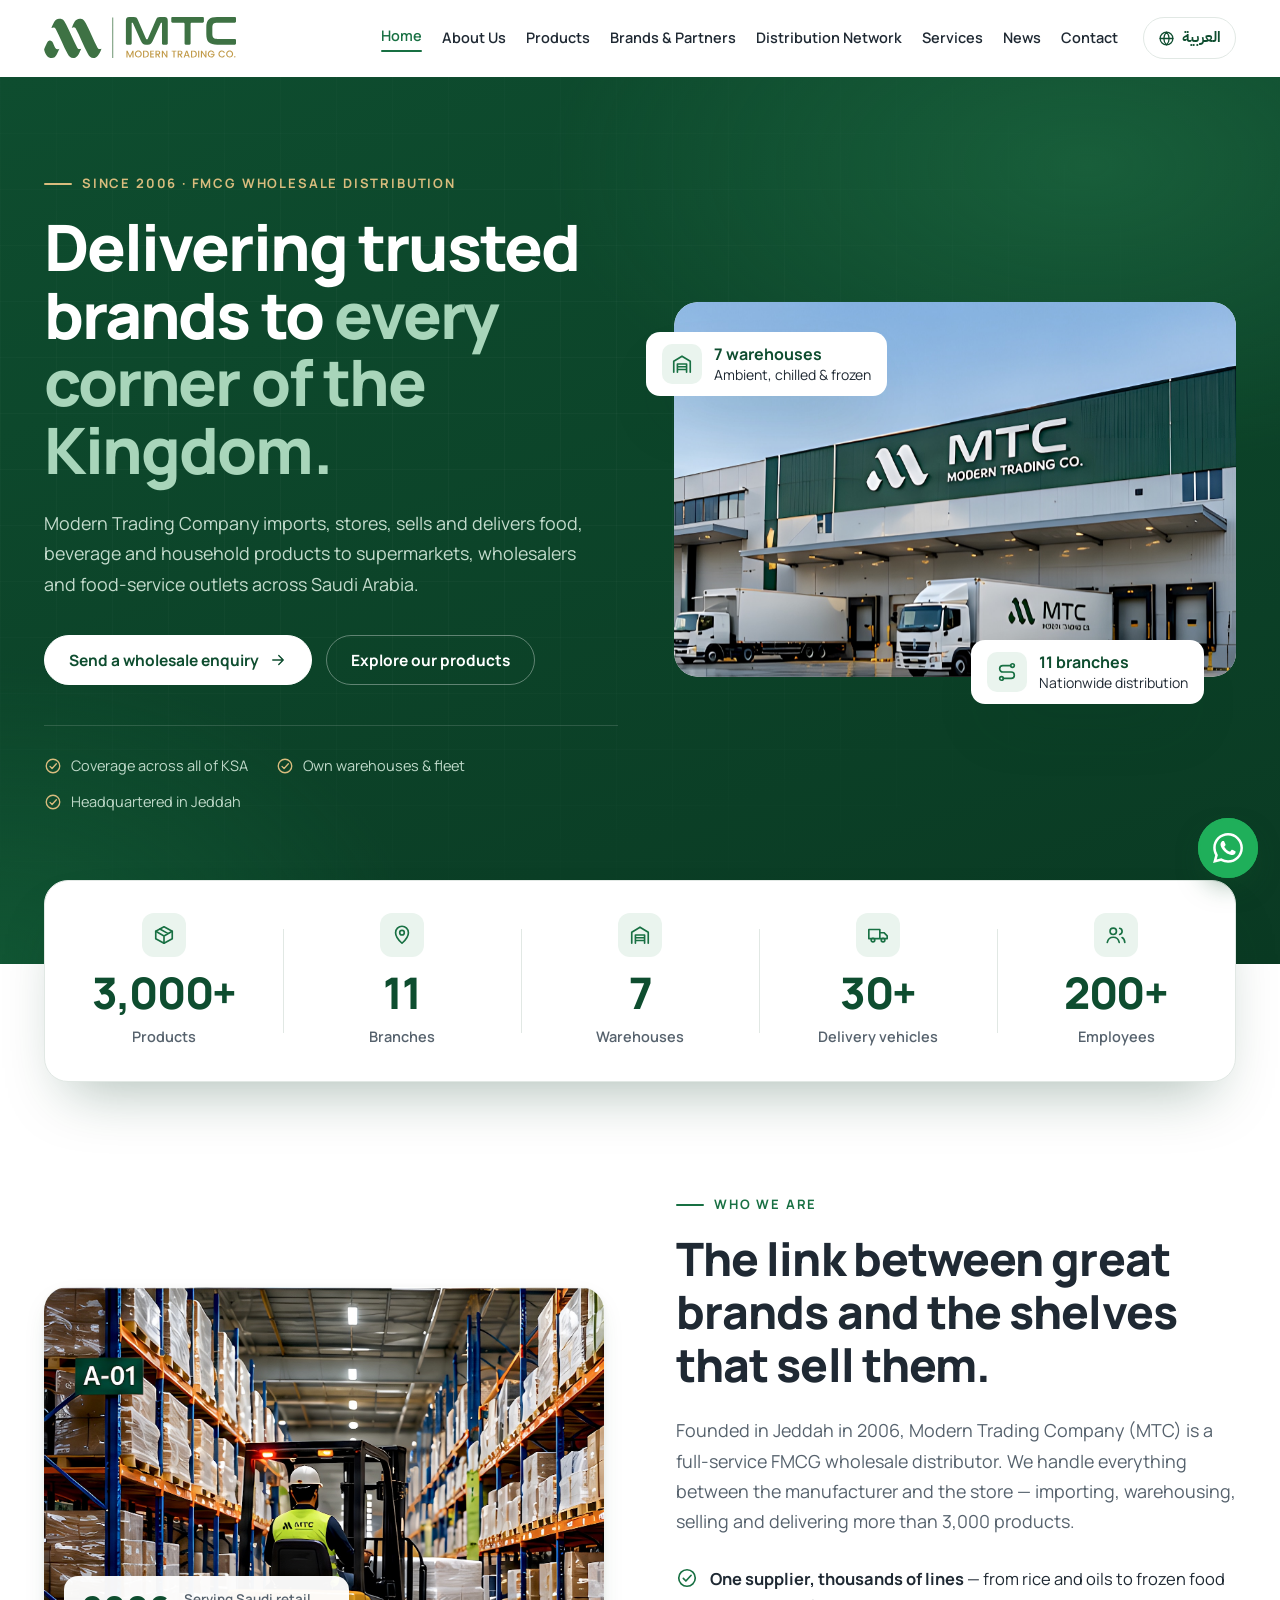
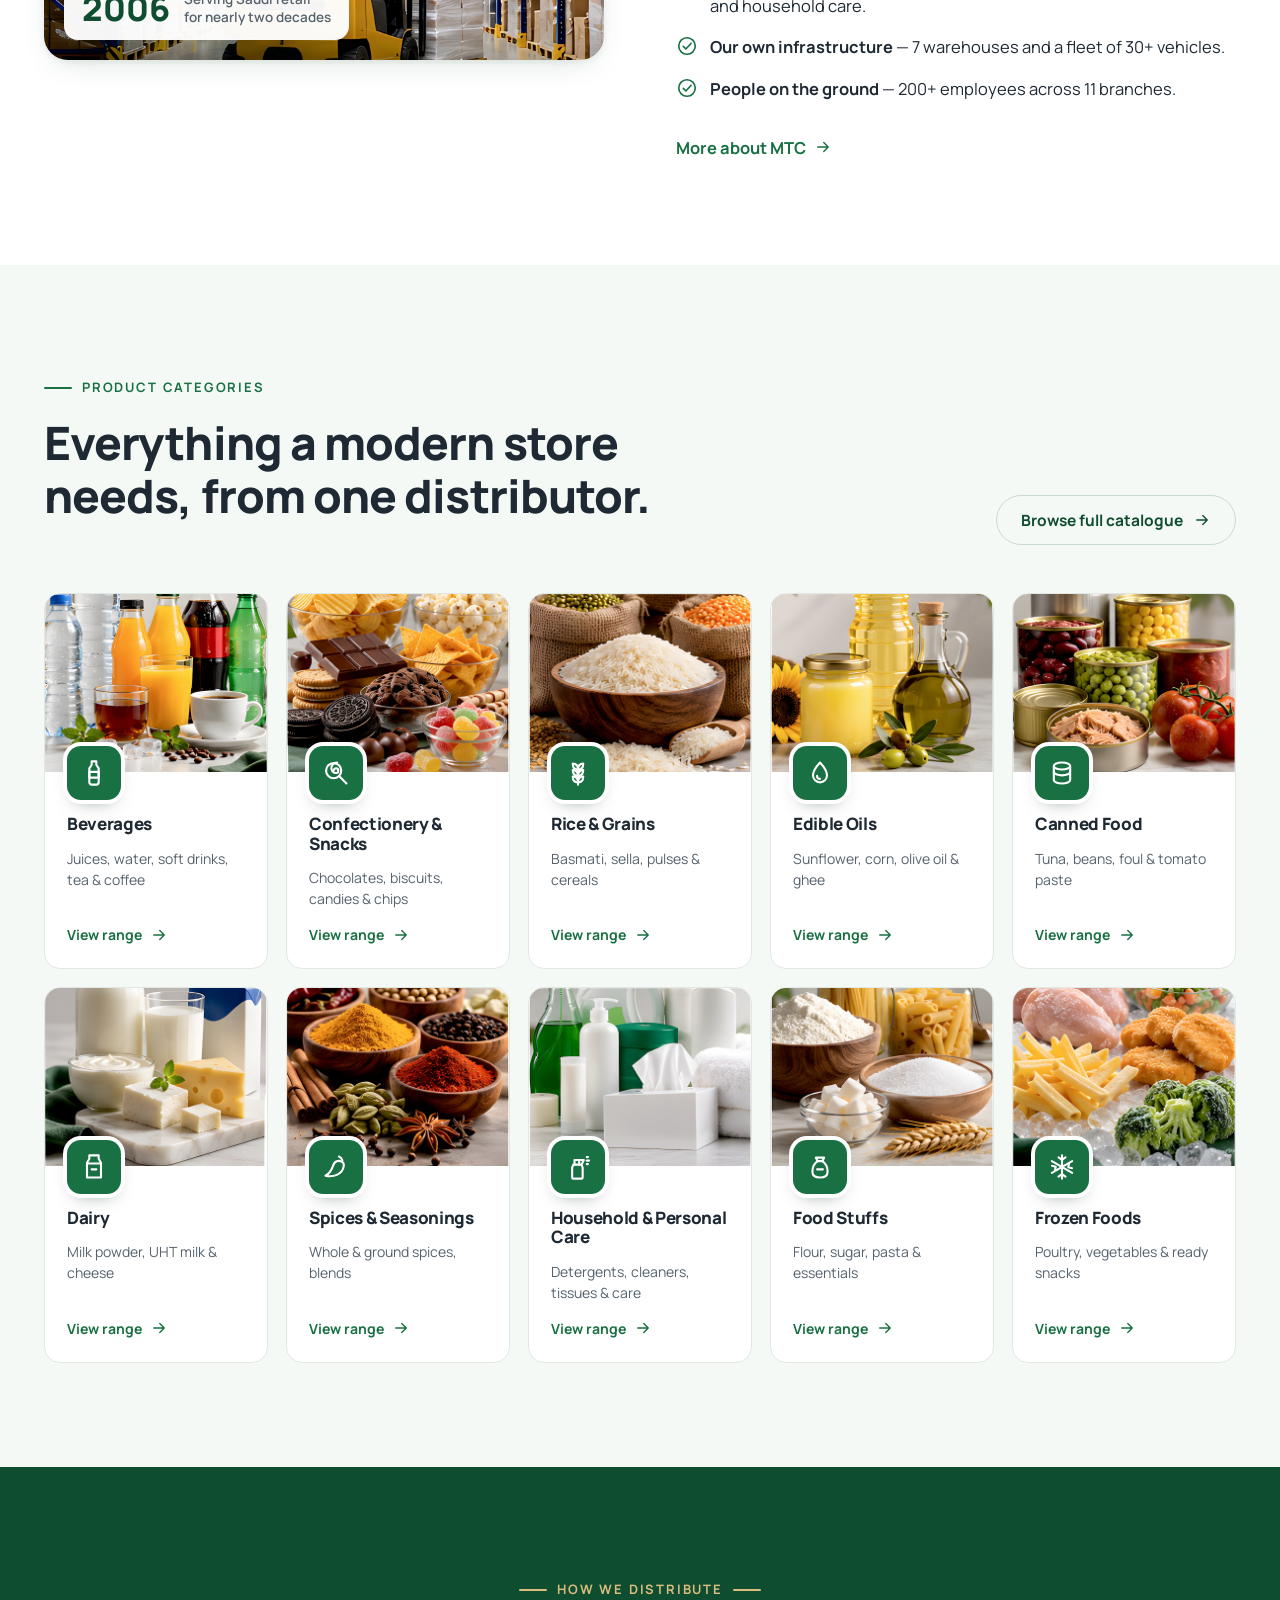
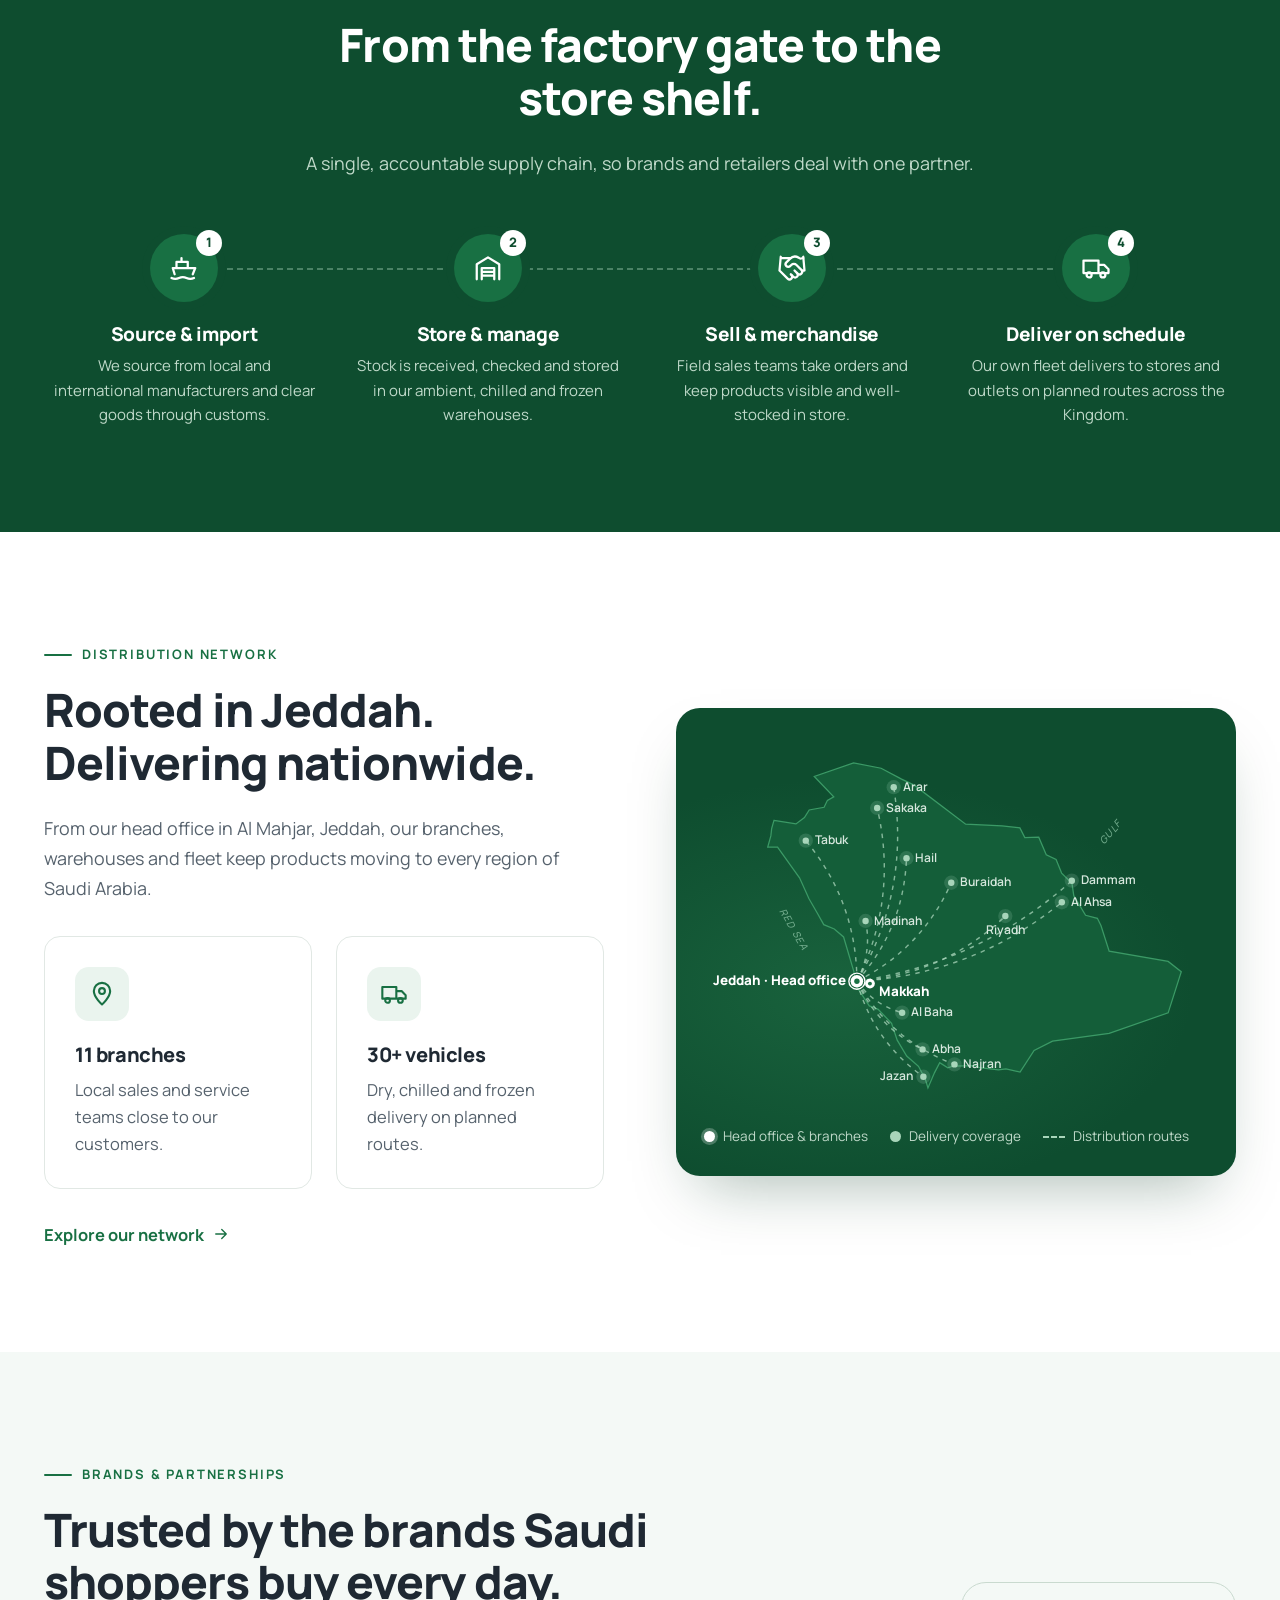
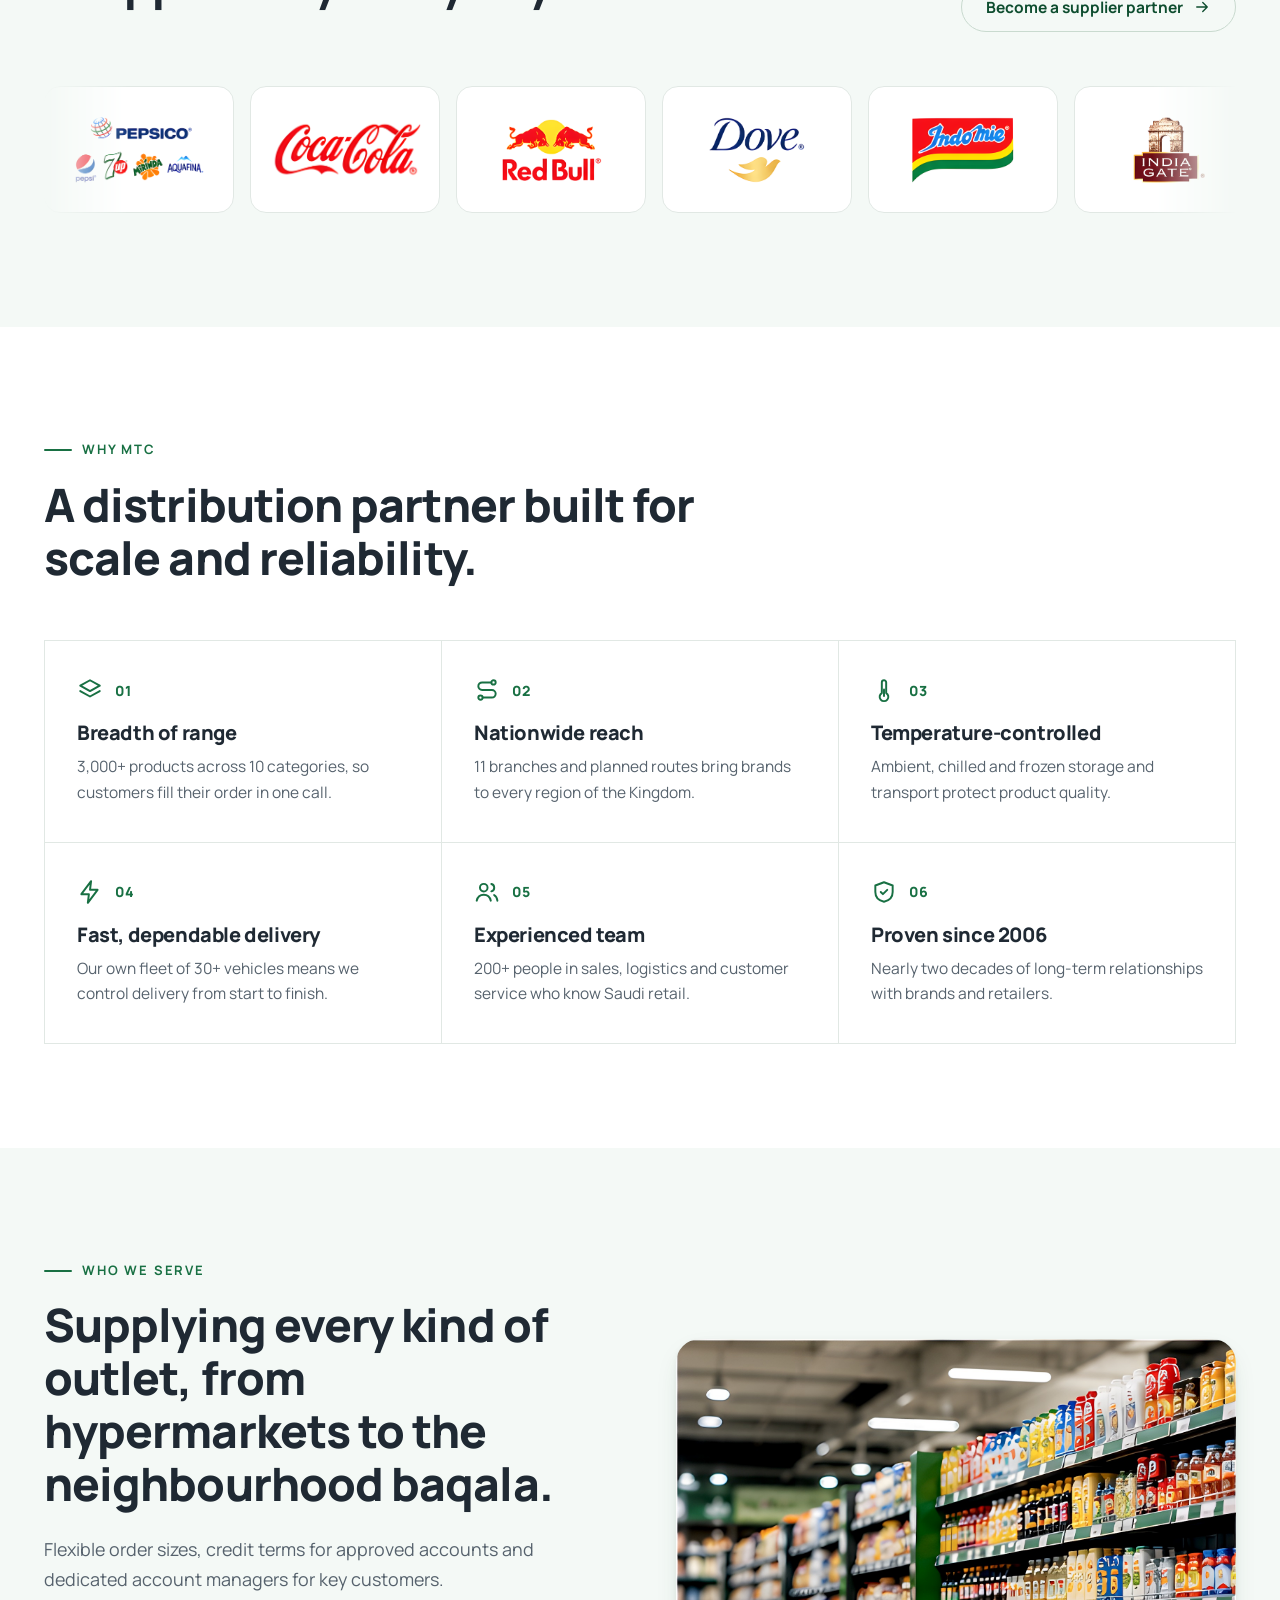
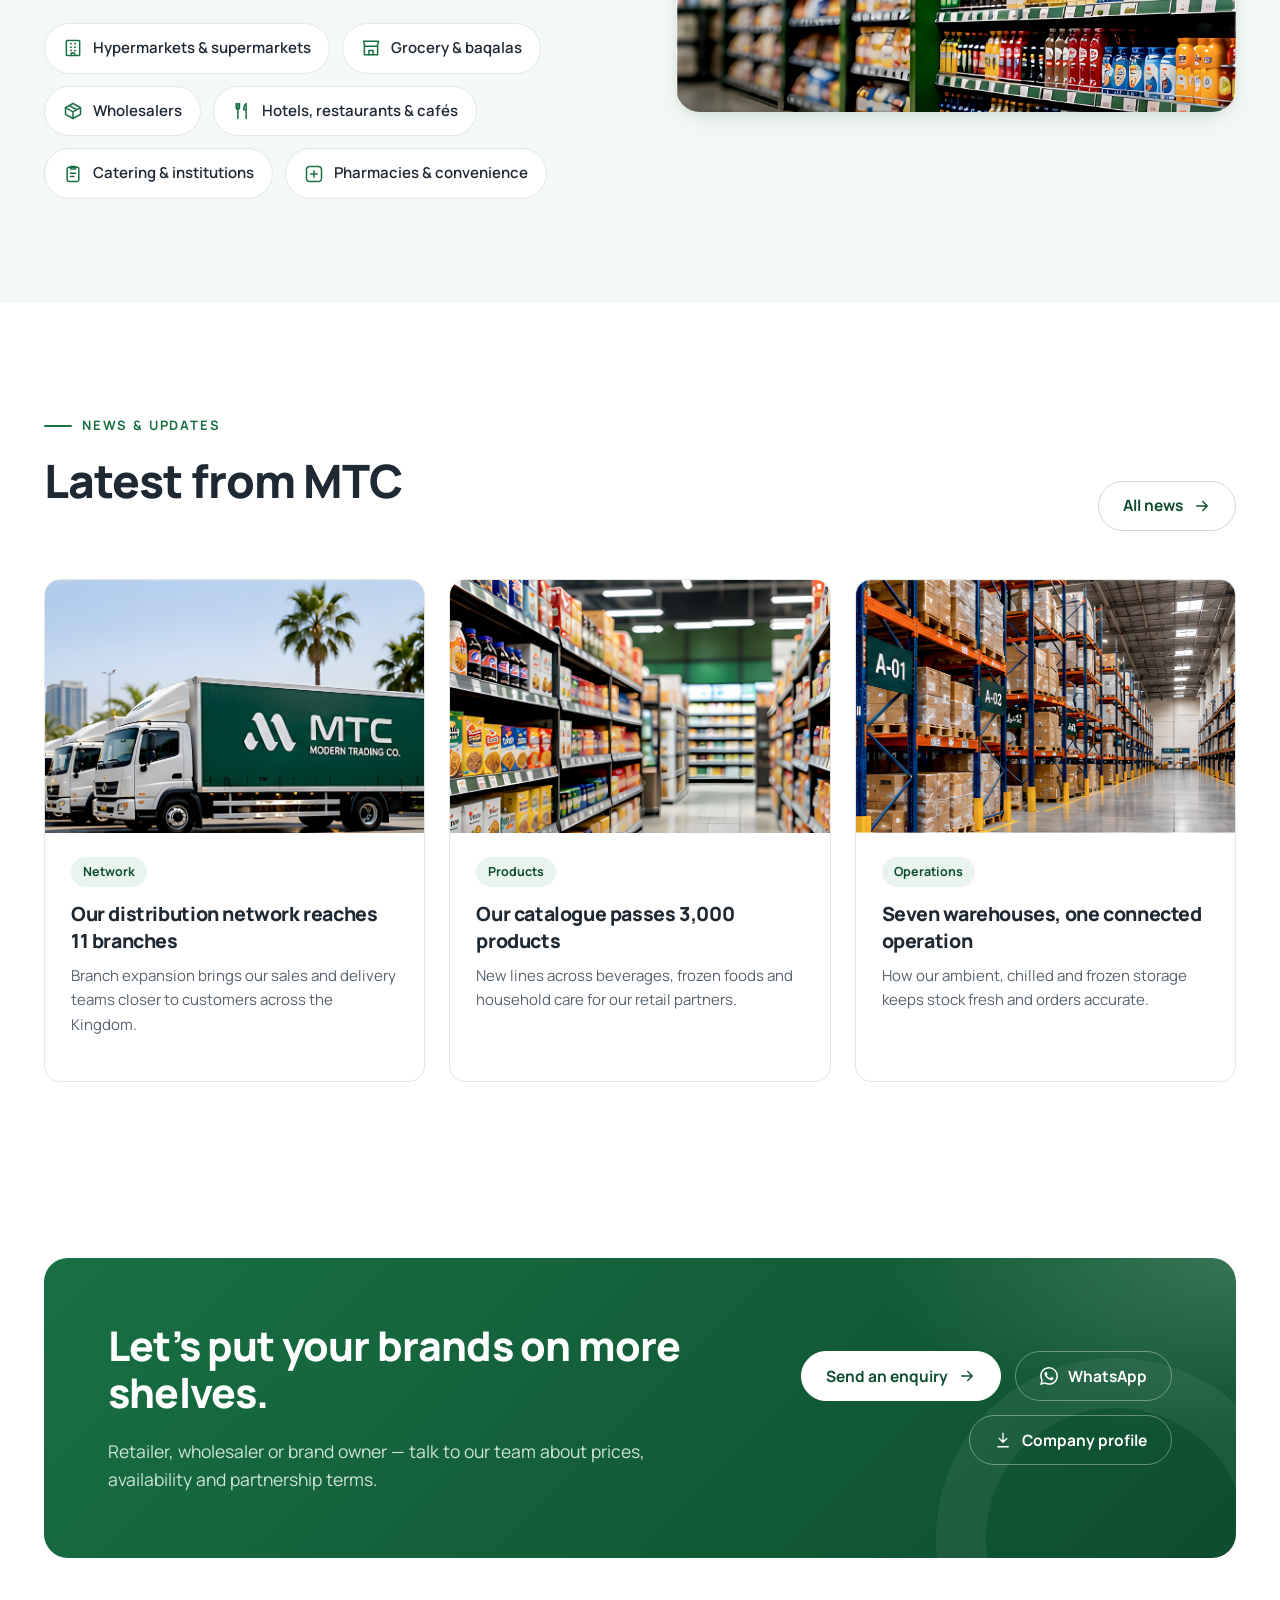
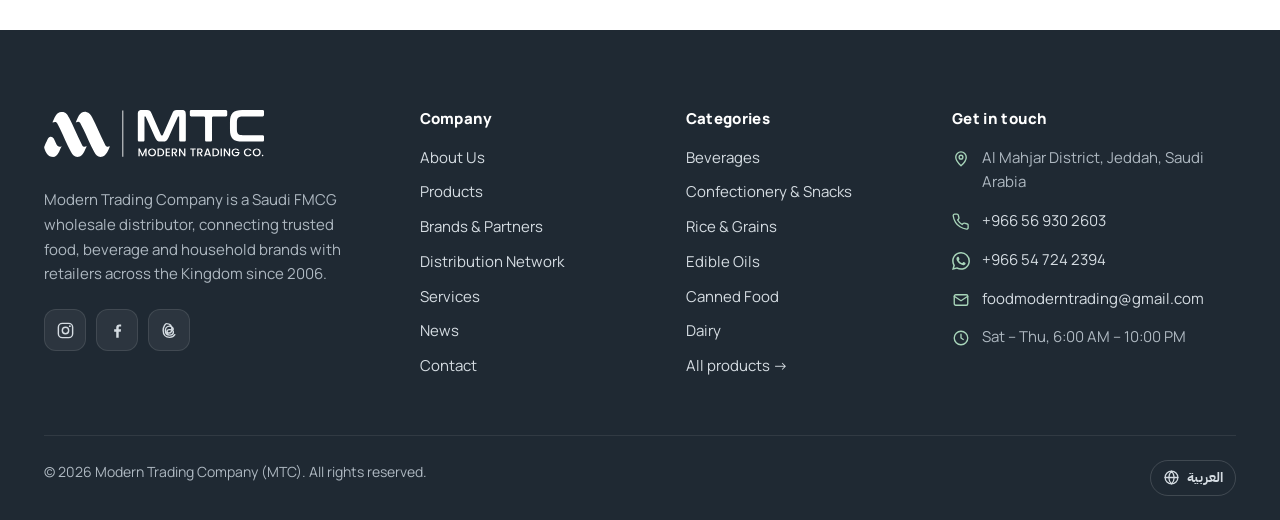
==== index.html @ b90a5138 "Launch Modern Trading Company (MTC) website Bilingual English/Arabic static site: home, about, produ" ====
<!doctype html>
<html lang="en" dir="ltr">
<head>
  <meta charset="utf-8">
  <meta name="viewport" content="width=device-width, initial-scale=1">
  <title data-ar="شركة التجارة الحديثة | توزيع جملة السلع الاستهلاكية في السعودية">Modern Trading Company (MTC) | FMCG Wholesale Distribution in Saudi Arabia</title>
  <meta name="description" content="Modern Trading Company (MTC) is a Saudi FMCG wholesale distributor since 2006 — 3,000+ products, 11 branches, 7 warehouses and 30+ vehicles serving retailers across the Kingdom.">
  <meta name="theme-color" content="#0E4D2F">
  <link rel="canonical" href="https://www.foodmoderntrading.com/">
  <meta property="og:type" content="website">
  <meta property="og:site_name" content="Modern Trading Company (MTC)">
  <meta property="og:title" content="Modern Trading Company (MTC) | FMCG Wholesale Distribution in Saudi Arabia">
  <meta property="og:description" content="Modern Trading Company (MTC) is a Saudi FMCG wholesale distributor since 2006 — 3,000+ products, 11 branches, 7 warehouses and 30+ vehicles serving retailers across the Kingdom.">
  <meta property="og:locale" content="en_US">
  <meta property="og:locale:alternate" content="ar_SA">
  <meta property="og:url" content="https://www.foodmoderntrading.com/">
  <meta property="og:image" content="https://www.foodmoderntrading.com/img/og-image.png">
  <meta property="og:image:width" content="1200">
  <meta property="og:image:height" content="630">
  <meta name="twitter:card" content="summary_large_image">
  <link rel="icon" href="img/favicon.svg" type="image/svg+xml">
  <link rel="preconnect" href="https://fonts.googleapis.com">
  <link rel="preconnect" href="https://fonts.gstatic.com" crossorigin>
  <link href="https://fonts.googleapis.com/css2?family=IBM+Plex+Sans+Arabic:wght@400;500;600;700&family=Manrope:wght@400;500;600;700;800&display=swap" rel="stylesheet">
  <link rel="stylesheet" href="css/style.css">
  <script>(function(){var d=document.documentElement;d.className+=" js";try{var q=new URLSearchParams(location.search).get("lang");var l=q||localStorage.getItem("mtc-lang");if(l==="ar"){d.lang="ar";d.dir="rtl";}}catch(e){}})();</script>
<script type="application/ld+json">
{
  "@context": "https://schema.org",
  "@type": "WholesaleStore",
  "name": "Modern Trading Company (MTC)",
  "alternateName": "شركة التجارة الحديثة",
  "foundingDate": "2006",
  "description": "FMCG wholesale distribution company in Saudi Arabia serving retailers, wholesalers and food-service across the Kingdom.",
  "url": "https://www.foodmoderntrading.com/",
  "logo": "https://www.foodmoderntrading.com/img/logo/mtc-logo.svg",
  "image": "https://www.foodmoderntrading.com/img/og-image.png",
  "telephone": "+966569302603",
  "openingHoursSpecification": [{ "@type": "OpeningHoursSpecification", "dayOfWeek": ["Saturday", "Sunday", "Monday", "Tuesday", "Wednesday", "Thursday"], "opens": "06:00", "closes": "22:00" }],
  "email": "foodmoderntrading@gmail.com",
  "numberOfEmployees": { "@type": "QuantitativeValue", "minValue": 200 },
  "address": { "@type": "PostalAddress", "streetAddress": "Al Mahjar District", "addressLocality": "Jeddah", "addressCountry": "SA" },
  "areaServed": { "@type": "Country", "name": "Saudi Arabia" },
  "sameAs": ["https://www.instagram.com/foodmodernksa", "https://www.facebook.com/share/1R57ckr96M/", "https://www.threads.com/@foodmodernksa"]
}
</script>
</head>
<body>
<a class="skip-link" href="#main"><span lang="en">Skip to content</span><span lang="ar">انتقل إلى المحتوى</span></a>
<header class="site-header">
  <div class="container header-inner">
    <a class="brand" href="index.html" aria-label="Modern Trading Company — home" data-ar-aria-label="شركة التجارة الحديثة — الصفحة الرئيسية">
      <img src="img/logo/mtc-logo.svg" alt="Modern Trading Company (MTC)" data-ar-alt="شركة التجارة الحديثة" width="383" height="84">
    </a>
    <nav class="main-nav" id="main-nav" aria-label="Main" data-ar-aria-label="القائمة الرئيسية">
      <ul>
      <li><a href="index.html" aria-current="page"><span lang="en">Home</span><span lang="ar">الرئيسية</span></a></li>
          <li><a href="about.html"><span lang="en">About Us</span><span lang="ar">من نحن</span></a></li>
          <li><a href="products.html"><span lang="en">Products</span><span lang="ar">المنتجات</span></a></li>
          <li><a href="brands.html"><span lang="en">Brands &amp; Partners</span><span lang="ar">العلامات والشركاء</span></a></li>
          <li><a href="network.html"><span lang="en">Distribution Network</span><span lang="ar">شبكة التوزيع</span></a></li>
          <li><a href="services.html"><span lang="en">Services</span><span lang="ar">الخدمات</span></a></li>
          <li><a href="news.html"><span lang="en">News</span><span lang="ar">الأخبار</span></a></li>
          <li><a href="contact.html"><span lang="en">Contact</span><span lang="ar">اتصل بنا</span></a></li>
      </ul>
      <div class="nav-cta">
        <a class="btn" href="contact.html#wholesale"><span lang="en">Wholesale enquiry</span><span lang="ar">طلب أسعار الجملة</span></a>
        <a class="btn btn-wa" href="https://wa.me/966547242394?text=Hello%20MTC%2C%20I%20have%20a%20wholesale%20enquiry." target="_blank" rel="noopener"><svg viewBox="0 0 24 24" aria-hidden="true" focusable="false"><path fill="currentColor" d="M17.47 14.38c-.3-.15-1.76-.87-2.03-.97-.27-.1-.47-.15-.67.15-.2.3-.77.97-.94 1.16-.17.2-.35.22-.64.08-.3-.15-1.26-.47-2.39-1.48-.88-.79-1.48-1.76-1.65-2.06-.17-.3-.02-.46.13-.6.13-.14.3-.35.45-.52.15-.18.2-.3.3-.5.1-.2.05-.37-.03-.52-.07-.15-.67-1.61-.92-2.2-.24-.58-.49-.5-.67-.51h-.57c-.2 0-.52.07-.79.37-.27.3-1.04 1.02-1.04 2.48s1.07 2.88 1.21 3.07c.15.2 2.1 3.2 5.08 4.49.71.31 1.26.49 1.7.63.71.22 1.36.19 1.87.12.57-.09 1.76-.72 2-1.41.25-.7.25-1.29.18-1.41-.08-.13-.27-.2-.57-.35m-5.42 7.4h-.01a9.87 9.87 0 0 1-5.03-1.38l-.36-.21-3.74.98 1-3.65-.24-.37a9.86 9.86 0 0 1-1.51-5.26c0-5.45 4.44-9.88 9.89-9.88 2.64 0 5.12 1.03 6.99 2.9a9.83 9.83 0 0 1 2.89 6.99c0 5.45-4.44 9.88-9.89 9.88m8.41-18.3A11.82 11.82 0 0 0 12.05 0C5.5 0 .16 5.34.16 11.89c0 2.1.55 4.14 1.59 5.95L.06 24l6.3-1.65a11.88 11.88 0 0 0 5.68 1.45h.01c6.55 0 11.89-5.34 11.89-11.89a11.82 11.82 0 0 0-3.48-8.41z"/></svg><span lang="en">WhatsApp us</span><span lang="ar">راسلنا واتساب</span></a>
      </div>
    </nav>
    <div class="header-actions">
      <button class="lang-toggle" type="button" aria-label="التبديل إلى العربية"><svg viewBox="0 0 24 24" fill="none" stroke="currentColor" stroke-width="1.8" stroke-linecap="round" stroke-linejoin="round" aria-hidden="true" focusable="false"><circle cx="12" cy="12" r="9"/><path d="M3 12h18M12 3c2.5 2.7 3.8 5.7 3.8 9s-1.3 6.3-3.8 9c-2.5-2.7-3.8-5.7-3.8-9S9.5 5.7 12 3z"/></svg><span class="lt-label">العربية</span></button>
      <a class="btn btn-sm" href="contact.html#wholesale"><span lang="en">Wholesale enquiry</span><span lang="ar">طلب أسعار الجملة</span></a>
      <button class="menu-btn" type="button" aria-expanded="false" aria-controls="main-nav" aria-label="Open menu" data-ar-aria-label="فتح القائمة"><span></span></button>
    </div>
  </div>
</header>

<main id="main">
<!-- ================= HERO ================= -->
<section class="hero">
  <div class="container hero-grid">
    <div>
      <p class="eyebrow light"><span lang="en">Since 2006 · FMCG wholesale distribution</span><span lang="ar">منذ 2006 · توزيع جملة السلع الاستهلاكية</span></p>
      <h1><span lang="en">Delivering trusted brands to <em>every corner of the Kingdom.</em></span><span lang="ar">نوصل العلامات الموثوقة إلى <em>كل أنحاء المملكة.</em></span></h1>
      <p class="lead"><span lang="en">Modern Trading Company imports, stores, sells and delivers food, beverage and household products to supermarkets, wholesalers and food-service outlets across Saudi Arabia.</span><span lang="ar">تستورد شركة التجارة الحديثة المنتجات الغذائية والمشروبات والمنتجات المنزلية وتخزّنها وتبيعها وتوصلها إلى السوبرماركت وتجار الجملة ومنافذ الضيافة في جميع أنحاء المملكة العربية السعودية.</span></p>
      <div class="btn-row">
        <a class="btn btn-light" href="contact.html#wholesale"><span lang="en">Send a wholesale enquiry</span><span lang="ar">أرسل طلب أسعار الجملة</span><svg class="arrow" viewBox="0 0 24 24" fill="none" stroke="currentColor" stroke-width="1.8" stroke-linecap="round" stroke-linejoin="round" aria-hidden="true" focusable="false"><path d="M5 12h14M13 6l6 6-6 6"/></svg></a>
        <a class="btn btn-ghost-light" href="products.html"><span lang="en">Explore our products</span><span lang="ar">تصفح منتجاتنا</span></a>
      </div>
      <ul class="hero-trust">
        <li><svg viewBox="0 0 24 24" fill="none" stroke="currentColor" stroke-width="1.8" stroke-linecap="round" stroke-linejoin="round" aria-hidden="true" focusable="false"><circle cx="12" cy="12" r="9"/><path d="m8 12.5 2.8 2.8L16.5 9"/></svg><span lang="en">Coverage across all of KSA</span><span lang="ar">تغطية لجميع مناطق المملكة</span></li>
        <li><svg viewBox="0 0 24 24" fill="none" stroke="currentColor" stroke-width="1.8" stroke-linecap="round" stroke-linejoin="round" aria-hidden="true" focusable="false"><circle cx="12" cy="12" r="9"/><path d="m8 12.5 2.8 2.8L16.5 9"/></svg><span lang="en">Own warehouses &amp; fleet</span><span lang="ar">مستودعات وأسطول خاص</span></li>
        <li><svg viewBox="0 0 24 24" fill="none" stroke="currentColor" stroke-width="1.8" stroke-linecap="round" stroke-linejoin="round" aria-hidden="true" focusable="false"><circle cx="12" cy="12" r="9"/><path d="m8 12.5 2.8 2.8L16.5 9"/></svg><span lang="en">Headquartered in Jeddah</span><span lang="ar">المقر الرئيسي في جدة</span></li>
      </ul>
    </div>
    <div class="hero-visual">
      <div class="art">
        <!-- PHOTO: AI concept image from the MTC photo pack. Replace with a real photo (same file name) when available. -->
        <img src="img/photos/distribution-centre-docks.jpg" width="1656" height="1104" alt="MTC distribution centre with delivery trucks at the loading bays" data-ar-alt="مركز توزيع الشركة وشاحنات التوصيل عند أرصفة التحميل" fetchpriority="high">
      </div>
      <div class="float-chip c1"><span class="ic"><svg viewBox="0 0 24 24" fill="none" stroke="currentColor" stroke-width="1.8" stroke-linecap="round" stroke-linejoin="round" aria-hidden="true" focusable="false"><path d="M3 21V9l9-5.5L21 9v12"/><path d="M7 21v-9h10v9M7 15h10M7 18h10"/></svg></span><span><strong><span lang="en">7 warehouses</span><span lang="ar">7 مستودعات</span></strong><span lang="en">Ambient, chilled &amp; frozen</span><span lang="ar">جاف ومبرد ومجمد</span></span></div>
      <div class="float-chip c2"><span class="ic"><svg viewBox="0 0 24 24" fill="none" stroke="currentColor" stroke-width="1.8" stroke-linecap="round" stroke-linejoin="round" aria-hidden="true" focusable="false"><circle cx="6" cy="19" r="2"/><circle cx="18" cy="5" r="2"/><path d="M8 19h8.5a3.5 3.5 0 0 0 0-7h-9a3.5 3.5 0 0 1 0-7H16"/></svg></span><span><strong><span lang="en">11 branches</span><span lang="ar">11 فرعًا</span></strong><span lang="en">Nationwide distribution</span><span lang="ar">توزيع على مستوى المملكة</span></span></div>
    </div>
  </div>
</section>

<!-- ================= STATS ================= -->
<div class="container stats-wrap">
  <div class="stats" role="list">
    <div class="stat" role="listitem"><div class="ic"><svg viewBox="0 0 24 24" fill="none" stroke="currentColor" stroke-width="1.8" stroke-linecap="round" stroke-linejoin="round" aria-hidden="true" focusable="false"><path d="M21 8 12 3 3 8v8l9 5 9-5z"/><path d="m3 8 9 5 9-5M12 13v8M7.5 5.5l9 5"/></svg></div><div class="num" data-count="3000" data-suffix="+">3,000+</div><div class="label"><span lang="en">Products</span><span lang="ar">منتج</span></div></div>
    <div class="stat" role="listitem"><div class="ic"><svg viewBox="0 0 24 24" fill="none" stroke="currentColor" stroke-width="1.8" stroke-linecap="round" stroke-linejoin="round" aria-hidden="true" focusable="false"><path d="M12 21s-7-6.2-7-11.5a7 7 0 0 1 14 0C19 14.8 12 21 12 21z"/><circle cx="12" cy="9.5" r="2.5"/></svg></div><div class="num" data-count="11">11</div><div class="label"><span lang="en">Branches</span><span lang="ar">فرعًا</span></div></div>
    <div class="stat" role="listitem"><div class="ic"><svg viewBox="0 0 24 24" fill="none" stroke="currentColor" stroke-width="1.8" stroke-linecap="round" stroke-linejoin="round" aria-hidden="true" focusable="false"><path d="M3 21V9l9-5.5L21 9v12"/><path d="M7 21v-9h10v9M7 15h10M7 18h10"/></svg></div><div class="num" data-count="7">7</div><div class="label"><span lang="en">Warehouses</span><span lang="ar">مستودعات</span></div></div>
    <div class="stat" role="listitem"><div class="ic"><svg viewBox="0 0 24 24" fill="none" stroke="currentColor" stroke-width="1.8" stroke-linecap="round" stroke-linejoin="round" aria-hidden="true" focusable="false"><path d="M2 6h12v10H2zM14 9.5h4.5L22 13v3h-8"/><circle cx="6.5" cy="17.5" r="2"/><circle cx="17.5" cy="17.5" r="2"/></svg></div><div class="num" data-count="30" data-suffix="+">30+</div><div class="label"><span lang="en">Delivery vehicles</span><span lang="ar">مركبة توزيع</span></div></div>
    <div class="stat" role="listitem"><div class="ic"><svg viewBox="0 0 24 24" fill="none" stroke="currentColor" stroke-width="1.8" stroke-linecap="round" stroke-linejoin="round" aria-hidden="true" focusable="false"><circle cx="9" cy="8" r="3.5"/><path d="M2.5 20c.8-3.6 3.4-5.5 6.5-5.5s5.7 1.9 6.5 5.5M16 4.6a3.5 3.5 0 0 1 0 6.8M18.6 14.8c1.7.8 2.7 2.4 3 5.2"/></svg></div><div class="num" data-count="200" data-suffix="+">200+</div><div class="label"><span lang="en">Employees</span><span lang="ar">موظف</span></div></div>
  </div>
</div>

<!-- ================= OVERVIEW ================= -->
<section class="section">
  <div class="container split">
    <div class="media reveal">
      <img src="img/photos/warehouse-forklift.jpg" width="1600" height="1067" loading="lazy" alt="Forklift operator moving stock between high-bay racks in an MTC warehouse" data-ar-alt="مشغّل رافعة شوكية ينقل البضائع بين الرفوف العالية في أحد مستودعات الشركة">
      <div class="media-badge"><span class="big">2006</span><small><span lang="en">Serving Saudi retail<br>for nearly two decades</span><span lang="ar">نخدم قطاع التجزئة السعودي<br>منذ قرابة عقدين</span></small></div>
    </div>
    <div class="reveal d1">
      <p class="eyebrow"><span lang="en">Who we are</span><span lang="ar">من نحن</span></p>
      <h2 class="h2"><span lang="en">The link between great brands and the shelves that sell them.</span><span lang="ar">حلقة الوصل بين العلامات المميزة والرفوف التي تبيعها.</span></h2>
      <p class="lead"><span lang="en">Founded in Jeddah in 2006, Modern Trading Company (MTC) is a full-service FMCG wholesale distributor. We handle everything between the manufacturer and the store — importing, warehousing, selling and delivering more than 3,000 products.</span><span lang="ar">تأسست شركة التجارة الحديثة في جدة عام 2006، وهي موزّع جملة متكامل للسلع الاستهلاكية سريعة الدوران. نتولى كل ما بين المصنّع والمتجر — الاستيراد والتخزين والبيع والتوصيل لأكثر من 3,000 منتج.</span></p>
      <ul class="checklist">
        <li><svg viewBox="0 0 24 24" fill="none" stroke="currentColor" stroke-width="1.8" stroke-linecap="round" stroke-linejoin="round" aria-hidden="true" focusable="false"><circle cx="12" cy="12" r="9"/><path d="m8 12.5 2.8 2.8L16.5 9"/></svg><span><span lang="en"><strong>One supplier, thousands of lines</strong> — from rice and oils to frozen food and household care.</span><span lang="ar"><strong>مورد واحد وآلاف الأصناف</strong> — من الأرز والزيوت إلى الأغذية المجمدة ومنتجات العناية المنزلية.</span></span></li>
        <li><svg viewBox="0 0 24 24" fill="none" stroke="currentColor" stroke-width="1.8" stroke-linecap="round" stroke-linejoin="round" aria-hidden="true" focusable="false"><circle cx="12" cy="12" r="9"/><path d="m8 12.5 2.8 2.8L16.5 9"/></svg><span><span lang="en"><strong>Our own infrastructure</strong> — 7 warehouses and a fleet of 30+ vehicles.</span><span lang="ar"><strong>بنية تحتية خاصة بنا</strong> — 7 مستودعات وأسطول يضم أكثر من 30 مركبة.</span></span></li>
        <li><svg viewBox="0 0 24 24" fill="none" stroke="currentColor" stroke-width="1.8" stroke-linecap="round" stroke-linejoin="round" aria-hidden="true" focusable="false"><circle cx="12" cy="12" r="9"/><path d="m8 12.5 2.8 2.8L16.5 9"/></svg><span><span lang="en"><strong>People on the ground</strong> — 200+ employees across 11 branches.</span><span lang="ar"><strong>فريق ميداني</strong> — أكثر من 200 موظف في 11 فرعًا.</span></span></li>
      </ul>
      <a class="link-arrow" href="about.html"><span lang="en">More about MTC</span><span lang="ar">المزيد عن الشركة</span><svg viewBox="0 0 24 24" fill="none" stroke="currentColor" stroke-width="1.8" stroke-linecap="round" stroke-linejoin="round" aria-hidden="true" focusable="false"><path d="M5 12h14M13 6l6 6-6 6"/></svg></a>
    </div>
  </div>
</section>

<!-- ================= CATEGORIES ================= -->
<section class="section tint">
  <div class="container">
    <div class="split-head">
      <div class="section-head">
        <p class="eyebrow"><span lang="en">Product categories</span><span lang="ar">فئات المنتجات</span></p>
        <h2><span lang="en">Everything a modern store needs, from one distributor.</span><span lang="ar">كل ما يحتاجه المتجر الحديث من موزّع واحد.</span></h2>
      </div>
      <a class="btn btn-outline" href="products.html"><span lang="en">Browse full catalogue</span><span lang="ar">تصفح الكتالوج كاملًا</span><svg class="arrow" viewBox="0 0 24 24" fill="none" stroke="currentColor" stroke-width="1.8" stroke-linecap="round" stroke-linejoin="round" aria-hidden="true" focusable="false"><path d="M5 12h14M13 6l6 6-6 6"/></svg></a>
    </div>
    <div class="cat-grid">
      <a class="cat-tile reveal d0" href="products.html#beverages">
  <span class="cat-photo"><img src="img/photos/categories/beverages.jpg" width="900" height="720" loading="lazy" alt="Water, juices, soft drinks, tea and coffee" data-ar-alt="المياه والعصائر والمشروبات الغازية والشاي والقهوة"></span>
  <span class="icon-box"><svg viewBox="0 0 24 24" fill="none" stroke="currentColor" stroke-width="1.8" stroke-linecap="round" stroke-linejoin="round" aria-hidden="true" focusable="false"><path d="M10 2h4v3l2 3v12a2 2 0 0 1-2 2h-4a2 2 0 0 1-2-2V8l2-3z"/><path d="M8 11h8v5H8z"/></svg></span>
  <h3><span lang="en">Beverages</span><span lang="ar">المشروبات</span></h3>
  <p><span lang="en">Juices, water, soft drinks, tea &amp; coffee</span><span lang="ar">العصائر والمياه والمشروبات الغازية والشاي والقهوة</span></p>
  <span class="link-arrow"><span lang="en">View range</span><span lang="ar">عرض المنتجات</span><svg viewBox="0 0 24 24" fill="none" stroke="currentColor" stroke-width="1.8" stroke-linecap="round" stroke-linejoin="round" aria-hidden="true" focusable="false"><path d="M5 12h14M13 6l6 6-6 6"/></svg></span>
</a>
<a class="cat-tile reveal d1" href="products.html#confectionery">
  <span class="cat-photo"><img src="img/photos/categories/confectionery.jpg" width="900" height="720" loading="lazy" alt="Chocolates, biscuits, candies and chips" data-ar-alt="الشوكولاتة والبسكويت والحلوى والشيبس"></span>
  <span class="icon-box"><svg viewBox="0 0 24 24" fill="none" stroke="currentColor" stroke-width="1.8" stroke-linecap="round" stroke-linejoin="round" aria-hidden="true" focusable="false"><circle cx="10" cy="10" r="6.5"/><path d="M14.6 14.6 21 21M10 10a2 2 0 1 1 2 2 4 4 0 0 1-4-4 5 5 0 0 1 5-5"/></svg></span>
  <h3><span lang="en">Confectionery &amp; Snacks</span><span lang="ar">الحلويات والوجبات الخفيفة</span></h3>
  <p><span lang="en">Chocolates, biscuits, candies &amp; chips</span><span lang="ar">الشوكولاتة والبسكويت والحلوى والشيبس</span></p>
  <span class="link-arrow"><span lang="en">View range</span><span lang="ar">عرض المنتجات</span><svg viewBox="0 0 24 24" fill="none" stroke="currentColor" stroke-width="1.8" stroke-linecap="round" stroke-linejoin="round" aria-hidden="true" focusable="false"><path d="M5 12h14M13 6l6 6-6 6"/></svg></span>
</a>
<a class="cat-tile reveal d2" href="products.html#rice-grains">
  <span class="cat-photo"><img src="img/photos/categories/rice-grains.jpg" width="900" height="720" loading="lazy" alt="Rice, lentils and pulses in jute sacks" data-ar-alt="الأرز والعدس والبقوليات في أكياس الخيش"></span>
  <span class="icon-box"><svg viewBox="0 0 24 24" fill="none" stroke="currentColor" stroke-width="1.8" stroke-linecap="round" stroke-linejoin="round" aria-hidden="true" focusable="false"><path d="M12 22V9"/><path d="M12 9c-3 0-4.5-2-4.5-5 3 0 4.5 2 4.5 5zM12 9c3 0 4.5-2 4.5-5-3 0-4.5 2-4.5 5zM12 14.5c-3 0-4.5-2-4.5-5 3 0 4.5 2 4.5 5zM12 14.5c3 0 4.5-2 4.5-5-3 0-4.5 2-4.5 5zM12 20c-3 0-4.5-2-4.5-5 3 0 4.5 2 4.5 5zM12 20c3 0 4.5-2 4.5-5-3 0-4.5 2-4.5 5z"/></svg></span>
  <h3><span lang="en">Rice &amp; Grains</span><span lang="ar">الأرز والحبوب</span></h3>
  <p><span lang="en">Basmati, sella, pulses &amp; cereals</span><span lang="ar">أرز بسمتي وسيلا والبقوليات والحبوب</span></p>
  <span class="link-arrow"><span lang="en">View range</span><span lang="ar">عرض المنتجات</span><svg viewBox="0 0 24 24" fill="none" stroke="currentColor" stroke-width="1.8" stroke-linecap="round" stroke-linejoin="round" aria-hidden="true" focusable="false"><path d="M5 12h14M13 6l6 6-6 6"/></svg></span>
</a>
<a class="cat-tile reveal d3" href="products.html#edible-oils">
  <span class="cat-photo"><img src="img/photos/categories/edible-oils.jpg" width="900" height="720" loading="lazy" alt="Sunflower oil, olive oil and ghee" data-ar-alt="زيت دوار الشمس وزيت الزيتون والسمن"></span>
  <span class="icon-box"><svg viewBox="0 0 24 24" fill="none" stroke="currentColor" stroke-width="1.8" stroke-linecap="round" stroke-linejoin="round" aria-hidden="true" focusable="false"><path d="M12 3s6 6.5 6 11a6 6 0 0 1-12 0c0-4.5 6-11 6-11z"/><path d="M9.5 14.5A2.5 2.5 0 0 0 12 17"/></svg></span>
  <h3><span lang="en">Edible Oils</span><span lang="ar">زيوت الطعام</span></h3>
  <p><span lang="en">Sunflower, corn, olive oil &amp; ghee</span><span lang="ar">زيت دوار الشمس والذرة والزيتون والسمن</span></p>
  <span class="link-arrow"><span lang="en">View range</span><span lang="ar">عرض المنتجات</span><svg viewBox="0 0 24 24" fill="none" stroke="currentColor" stroke-width="1.8" stroke-linecap="round" stroke-linejoin="round" aria-hidden="true" focusable="false"><path d="M5 12h14M13 6l6 6-6 6"/></svg></span>
</a>
<a class="cat-tile reveal d4" href="products.html#canned">
  <span class="cat-photo"><img src="img/photos/categories/canned.jpg" width="900" height="720" loading="lazy" alt="Canned tuna, beans, sweetcorn and peas" data-ar-alt="التونة والفاصوليا والذرة والبازلاء المعلبة"></span>
  <span class="icon-box"><svg viewBox="0 0 24 24" fill="none" stroke="currentColor" stroke-width="1.8" stroke-linecap="round" stroke-linejoin="round" aria-hidden="true" focusable="false"><path d="M5 6c0-1.7 3.1-3 7-3s7 1.3 7 3v12c0 1.7-3.1 3-7 3s-7-1.3-7-3z"/><path d="M5 6c0 1.7 3.1 3 7 3s7-1.3 7-3M5 11c0 1.7 3.1 3 7 3s7-1.3 7-3"/></svg></span>
  <h3><span lang="en">Canned Food</span><span lang="ar">الأغذية المعلبة</span></h3>
  <p><span lang="en">Tuna, beans, foul &amp; tomato paste</span><span lang="ar">التونة والفاصوليا والفول ومعجون الطماطم</span></p>
  <span class="link-arrow"><span lang="en">View range</span><span lang="ar">عرض المنتجات</span><svg viewBox="0 0 24 24" fill="none" stroke="currentColor" stroke-width="1.8" stroke-linecap="round" stroke-linejoin="round" aria-hidden="true" focusable="false"><path d="M5 12h14M13 6l6 6-6 6"/></svg></span>
</a>
<a class="cat-tile reveal d0" href="products.html#dairy">
  <span class="cat-photo"><img src="img/photos/categories/dairy.jpg" width="900" height="720" loading="lazy" alt="Milk, yoghurt and cheese" data-ar-alt="الحليب والزبادي والأجبان"></span>
  <span class="icon-box"><svg viewBox="0 0 24 24" fill="none" stroke="currentColor" stroke-width="1.8" stroke-linecap="round" stroke-linejoin="round" aria-hidden="true" focusable="false"><path d="M8 2h8v3l2 3.5V21H6V8.5L8 5z"/><path d="M6 9h12M10 14h4"/></svg></span>
  <h3><span lang="en">Dairy</span><span lang="ar">الألبان</span></h3>
  <p><span lang="en">Milk powder, UHT milk &amp; cheese</span><span lang="ar">الحليب المجفف وطويل الأجل والأجبان</span></p>
  <span class="link-arrow"><span lang="en">View range</span><span lang="ar">عرض المنتجات</span><svg viewBox="0 0 24 24" fill="none" stroke="currentColor" stroke-width="1.8" stroke-linecap="round" stroke-linejoin="round" aria-hidden="true" focusable="false"><path d="M5 12h14M13 6l6 6-6 6"/></svg></span>
</a>
<a class="cat-tile reveal d1" href="products.html#spices">
  <span class="cat-photo"><img src="img/photos/categories/spices.jpg" width="900" height="720" loading="lazy" alt="Bowls of whole and ground spices" data-ar-alt="أوعية من البهارات الكاملة والمطحونة"></span>
  <span class="icon-box"><svg viewBox="0 0 24 24" fill="none" stroke="currentColor" stroke-width="1.8" stroke-linecap="round" stroke-linejoin="round" aria-hidden="true" focusable="false"><path d="M17.5 6.5c-.5-1.8-1.6-3-3-3.5"/><path d="M16 7c-3-.8-5.6.8-6.8 4.6C8 15 6.2 17.6 3 19.5c7.2 1.6 14.6-1.6 15.6-8 .4-2.2-.6-3.9-2.6-4.5z"/></svg></span>
  <h3><span lang="en">Spices &amp; Seasonings</span><span lang="ar">البهارات والتوابل</span></h3>
  <p><span lang="en">Whole &amp; ground spices, blends</span><span lang="ar">بهارات كاملة ومطحونة وخلطات جاهزة</span></p>
  <span class="link-arrow"><span lang="en">View range</span><span lang="ar">عرض المنتجات</span><svg viewBox="0 0 24 24" fill="none" stroke="currentColor" stroke-width="1.8" stroke-linecap="round" stroke-linejoin="round" aria-hidden="true" focusable="false"><path d="M5 12h14M13 6l6 6-6 6"/></svg></span>
</a>
<a class="cat-tile reveal d2" href="products.html#household">
  <span class="cat-photo"><img src="img/photos/categories/household.jpg" width="900" height="720" loading="lazy" alt="Detergents, cleaners and tissues" data-ar-alt="المنظفات وأدوات التنظيف والمناديل"></span>
  <span class="icon-box"><svg viewBox="0 0 24 24" fill="none" stroke="currentColor" stroke-width="1.8" stroke-linecap="round" stroke-linejoin="round" aria-hidden="true" focusable="false"><path d="M8 10h7l1 2.5V21a1 1 0 0 1-1 1H8a1 1 0 0 1-1-1v-8.5z"/><path d="M9 10V6h4v4M13 6h4l-1.5 3M19.5 3.5h1M19.5 6.5h2M19.5 9.5h1"/></svg></span>
  <h3><span lang="en">Household &amp; Personal Care</span><span lang="ar">المنظفات والعناية الشخصية</span></h3>
  <p><span lang="en">Detergents, cleaners, tissues &amp; care</span><span lang="ar">المنظفات وأدوات التنظيف والمناديل والعناية</span></p>
  <span class="link-arrow"><span lang="en">View range</span><span lang="ar">عرض المنتجات</span><svg viewBox="0 0 24 24" fill="none" stroke="currentColor" stroke-width="1.8" stroke-linecap="round" stroke-linejoin="round" aria-hidden="true" focusable="false"><path d="M5 12h14M13 6l6 6-6 6"/></svg></span>
</a>
<a class="cat-tile reveal d3" href="products.html#foodstuffs">
  <span class="cat-photo"><img src="img/photos/categories/foodstuffs.jpg" width="900" height="720" loading="lazy" alt="Flour, sugar and pasta" data-ar-alt="الدقيق والسكر والمعكرونة"></span>
  <span class="icon-box"><svg viewBox="0 0 24 24" fill="none" stroke="currentColor" stroke-width="1.8" stroke-linecap="round" stroke-linejoin="round" aria-hidden="true" focusable="false"><path d="M8.5 4h7l-1.5 3c3 2 4.5 5.5 4.5 9 0 3-2 5-6.5 5s-6.5-2-6.5-5c0-3.5 1.5-7 4.5-9z"/><path d="M10 7h4M9.5 14h5"/></svg></span>
  <h3><span lang="en">Food Stuffs</span><span lang="ar">المواد الغذائية</span></h3>
  <p><span lang="en">Flour, sugar, pasta &amp; essentials</span><span lang="ar">الدقيق والسكر والمعكرونة والأساسيات</span></p>
  <span class="link-arrow"><span lang="en">View range</span><span lang="ar">عرض المنتجات</span><svg viewBox="0 0 24 24" fill="none" stroke="currentColor" stroke-width="1.8" stroke-linecap="round" stroke-linejoin="round" aria-hidden="true" focusable="false"><path d="M5 12h14M13 6l6 6-6 6"/></svg></span>
</a>
<a class="cat-tile reveal d4" href="products.html#frozen">
  <span class="cat-photo"><img src="img/photos/categories/frozen.jpg" width="900" height="720" loading="lazy" alt="Frozen chicken, vegetables, fries and nuggets" data-ar-alt="الدجاج والخضروات والبطاطس والناجتس المجمدة"></span>
  <span class="icon-box"><svg viewBox="0 0 24 24" fill="none" stroke="currentColor" stroke-width="1.8" stroke-linecap="round" stroke-linejoin="round" aria-hidden="true" focusable="false"><path d="M12 2v20M3.3 7l17.4 10M3.3 17 20.7 7M9 3.8l3 2 3-2M9 20.2l3-2 3 2M3.4 11l3.2.8-.6 3.2M20.6 13l-3.2-.8.6-3.2"/></svg></span>
  <h3><span lang="en">Frozen Foods</span><span lang="ar">الأغذية المجمدة</span></h3>
  <p><span lang="en">Poultry, vegetables &amp; ready snacks</span><span lang="ar">الدواجن والخضروات والوجبات الجاهزة</span></p>
  <span class="link-arrow"><span lang="en">View range</span><span lang="ar">عرض المنتجات</span><svg viewBox="0 0 24 24" fill="none" stroke="currentColor" stroke-width="1.8" stroke-linecap="round" stroke-linejoin="round" aria-hidden="true" focusable="false"><path d="M5 12h14M13 6l6 6-6 6"/></svg></span>
</a>

    </div>
  </div>
</section>

<!-- ================= HOW WE WORK ================= -->
<section class="section dark">
  <div class="container">
    <div class="section-head center">
      <p class="eyebrow light"><span lang="en">How we distribute</span><span lang="ar">كيف نوزّع</span></p>
      <h2><span lang="en">From the factory gate to the store shelf.</span><span lang="ar">من بوابة المصنع إلى رف المتجر.</span></h2>
      <p class="lead"><span lang="en">A single, accountable supply chain, so brands and retailers deal with one partner.</span><span lang="ar">سلسلة إمداد واحدة وموثوقة، ليتعامل المصنّعون وتجار التجزئة مع شريك واحد.</span></p>
    </div>
    <ol class="steps">
      <li class="step reveal"><div class="bubble"><svg viewBox="0 0 24 24" fill="none" stroke="currentColor" stroke-width="1.8" stroke-linecap="round" stroke-linejoin="round" aria-hidden="true" focusable="false"><path d="M2 20c2 1 4 1 6 0s4-1 6 0 4 1 6 0M4.5 17 3 12h18l-2 5M6 12V7h9v5M10 7V4"/></svg><span class="n">1</span></div><h3><span lang="en">Source &amp; import</span><span lang="ar">التوريد والاستيراد</span></h3><p><span lang="en">We source from local and international manufacturers and clear goods through customs.</span><span lang="ar">نورّد من المصنّعين المحليين والدوليين ونتولى التخليص الجمركي.</span></p></li>
      <li class="step reveal d1"><div class="bubble"><svg viewBox="0 0 24 24" fill="none" stroke="currentColor" stroke-width="1.8" stroke-linecap="round" stroke-linejoin="round" aria-hidden="true" focusable="false"><path d="M3 21V9l9-5.5L21 9v12"/><path d="M7 21v-9h10v9M7 15h10M7 18h10"/></svg><span class="n">2</span></div><h3><span lang="en">Store &amp; manage</span><span lang="ar">التخزين والإدارة</span></h3><p><span lang="en">Stock is received, checked and stored in our ambient, chilled and frozen warehouses.</span><span lang="ar">نستلم البضائع ونفحصها ونخزّنها في مستودعاتنا الجافة والمبردة والمجمدة.</span></p></li>
      <li class="step reveal d2"><div class="bubble"><svg viewBox="0 0 24 24" fill="none" stroke="currentColor" stroke-width="1.8" stroke-linecap="round" stroke-linejoin="round" aria-hidden="true" focusable="false"><path d="m11 17 2 2a1 1 0 1 0 3-3"/><path d="m14 14 2.5 2.5a1 1 0 1 0 3-3l-3.9-3.9a3 3 0 0 0-4.2 0l-.9.9a1 1 0 1 1-3-3l2.8-2.8a5.8 5.8 0 0 1 7.1-.9l.5.3a2 2 0 0 0 1.4.3L21 4"/><path d="m21 3 1 11h-2M3 3 2 14l6.5 6.5a1 1 0 1 0 3-3M3 4h8"/></svg><span class="n">3</span></div><h3><span lang="en">Sell &amp; merchandise</span><span lang="ar">البيع والعرض</span></h3><p><span lang="en">Field sales teams take orders and keep products visible and well-stocked in store.</span><span lang="ar">تتلقى فرق المبيعات الميدانية الطلبات وتحافظ على ظهور المنتجات وتوفرها في المتاجر.</span></p></li>
      <li class="step reveal d3"><div class="bubble"><svg viewBox="0 0 24 24" fill="none" stroke="currentColor" stroke-width="1.8" stroke-linecap="round" stroke-linejoin="round" aria-hidden="true" focusable="false"><path d="M2 6h12v10H2zM14 9.5h4.5L22 13v3h-8"/><circle cx="6.5" cy="17.5" r="2"/><circle cx="17.5" cy="17.5" r="2"/></svg><span class="n">4</span></div><h3><span lang="en">Deliver on schedule</span><span lang="ar">التوصيل في الموعد</span></h3><p><span lang="en">Our own fleet delivers to stores and outlets on planned routes across the Kingdom.</span><span lang="ar">يوصل أسطولنا الخاص الطلبات إلى المتاجر والمنافذ عبر مسارات مخططة في أنحاء المملكة.</span></p></li>
    </ol>
  </div>
</section>

<!-- ================= NETWORK ================= -->
<section class="section">
  <div class="container split">
    <div class="reveal">
      <p class="eyebrow"><span lang="en">Distribution network</span><span lang="ar">شبكة التوزيع</span></p>
      <h2 class="h2"><span lang="en">Rooted in Jeddah. Delivering nationwide.</span><span lang="ar">جذورنا في جدة، وتوزيعنا في كل المملكة.</span></h2>
      <p class="lead"><span lang="en">From our head office in Al Mahjar, Jeddah, our branches, warehouses and fleet keep products moving to every region of Saudi Arabia.</span><span lang="ar">من مقرنا الرئيسي في حي المحجر بجدة، تحافظ فروعنا ومستودعاتنا وأسطولنا على تدفق المنتجات إلى جميع مناطق المملكة.</span></p>
      <div class="grid g-2" style="margin:32px 0">
        <div class="card"><div class="icon-box"><svg viewBox="0 0 24 24" fill="none" stroke="currentColor" stroke-width="1.8" stroke-linecap="round" stroke-linejoin="round" aria-hidden="true" focusable="false"><path d="M12 21s-7-6.2-7-11.5a7 7 0 0 1 14 0C19 14.8 12 21 12 21z"/><circle cx="12" cy="9.5" r="2.5"/></svg></div><h3><span lang="en">11 branches</span><span lang="ar">11 فرعًا</span></h3><p><span lang="en">Local sales and service teams close to our customers.</span><span lang="ar">فرق مبيعات وخدمة محلية قريبة من عملائنا.</span></p></div>
        <div class="card"><div class="icon-box"><svg viewBox="0 0 24 24" fill="none" stroke="currentColor" stroke-width="1.8" stroke-linecap="round" stroke-linejoin="round" aria-hidden="true" focusable="false"><path d="M2 6h12v10H2zM14 9.5h4.5L22 13v3h-8"/><circle cx="6.5" cy="17.5" r="2"/><circle cx="17.5" cy="17.5" r="2"/></svg></div><h3><span lang="en">30+ vehicles</span><span lang="ar">أكثر من 30 مركبة</span></h3><p><span lang="en">Dry, chilled and frozen delivery on planned routes.</span><span lang="ar">توصيل جاف ومبرد ومجمد عبر مسارات مخططة.</span></p></div>
      </div>
      <a class="link-arrow" href="network.html"><span lang="en">Explore our network</span><span lang="ar">استكشف شبكتنا</span><svg viewBox="0 0 24 24" fill="none" stroke="currentColor" stroke-width="1.8" stroke-linecap="round" stroke-linejoin="round" aria-hidden="true" focusable="false"><path d="M5 12h14M13 6l6 6-6 6"/></svg></a>
    </div>
    <div class="reveal d1"><div class="map-card">
  <svg class="ksa-map" viewBox="-44 0 564 420" role="img" aria-label="Map of Saudi Arabia showing MTC's head office in Jeddah, the Makkah branch and delivery coverage to every region" data-ar-aria-label="خريطة المملكة العربية السعودية توضح المقر الرئيسي في جدة وفرع مكة المكرمة وتغطية التوزيع لجميع المناطق">
  <path class="land" d="M34.3 94.5L58.9 98.4L68.4 91.3L73.7 82.8L90.4 79.8L94.1 72.0L101.2 68.1L79.4 45.3L123.4 30.1L154.2 36.1L177.1 48.3L191.2 55.0L248.8 98.7L289.5 100.5L309.5 102.8L315.0 113.6L330.6 113.2L339.0 132.9L350.0 138.2L356.2 153.4L367.8 164.9L369.8 178.7L383.0 200.6L396.2 204.0L400.2 212.1L409.4 240.8L475.4 252.3L490.1 263.8L475.4 309.8L409.4 332.8L346.0 341.5L325.4 351.9L309.7 376.0L293.9 372.4L285.5 373.5L264.2 371.2L260.2 368.9L234.7 369.4L228.8 371.4L219.8 365.5L214.0 376.7L206.6 393.8L203.7 384.1L196.0 369.6L182.8 358.1L172.2 340.4L165.9 321.5L150.9 305.9L141.0 302.0L126.5 280.1L123.8 264.0L112.2 224.9L101.8 216.0L90.0 211.1L82.7 198.0L73.5 182.2L62.9 158.7L49.5 140.1L38.3 124.4L27.3 124.4L30.8 111.8L31.7 103.7Z"/>
  <text class="sea" x="40" y="196" transform="rotate(60 40 196)">RED SEA</text>
  <text class="sea" x="404" y="122" transform="rotate(-50 404 122)">GULF</text>
  <path class="route" d="M127.1 274.4Q133.9 278.4 141.7 277.1"/><path class="route" d="M127.1 274.4Q144.1 242.4 136.8 207.0"/><path class="route" d="M127.1 274.4Q223.3 267.8 293.2 201.5"/><path class="route" d="M127.1 274.4Q264.3 254.4 367.6 161.9"/><path class="route" d="M127.1 274.4Q256.1 267.6 356.4 186.1"/><path class="route" d="M127.1 274.4Q199.7 238.3 232.7 164.2"/><path class="route" d="M127.1 274.4Q179.6 215.6 182.6 136.8"/><path class="route" d="M127.1 274.4Q126.8 185.5 69.9 117.1"/><path class="route" d="M127.1 274.4Q173.4 181.5 149.8 80.5"/><path class="route" d="M127.1 274.4Q186.8 173.3 168.3 57.3"/><path class="route" d="M127.1 274.4Q146.1 301.1 177.7 309.6"/><path class="route" d="M127.1 274.4Q150.1 325.8 200.6 350.7"/><path class="route" d="M127.1 274.4Q145.1 341.2 201.5 381.3"/><path class="route" d="M127.1 274.4Q164.9 340.6 236.3 367.5"/>
  <g class="hub"><circle class="pulse" cx="127.1" cy="274.4" r="9"/><circle class="core" cx="127.1" cy="274.4" r="7"/><circle cx="127.1" cy="274.4" r="3" fill="#187043"/></g><g class="branch"><circle class="core" cx="141.7" cy="277.1" r="5.5"/><circle cx="141.7" cy="277.1" r="2.2" fill="#187043"/></g><g class="city"><circle class="halo" cx="136.8" cy="207.0" r="8"/><circle cx="136.8" cy="207.0" r="3.6"/></g><g class="city"><circle class="halo" cx="293.2" cy="201.5" r="8"/><circle cx="293.2" cy="201.5" r="3.6"/></g><g class="city"><circle class="halo" cx="367.6" cy="161.9" r="8"/><circle cx="367.6" cy="161.9" r="3.6"/></g><g class="city"><circle class="halo" cx="356.4" cy="186.1" r="8"/><circle cx="356.4" cy="186.1" r="3.6"/></g><g class="city"><circle class="halo" cx="232.7" cy="164.2" r="8"/><circle cx="232.7" cy="164.2" r="3.6"/></g><g class="city"><circle class="halo" cx="182.6" cy="136.8" r="8"/><circle cx="182.6" cy="136.8" r="3.6"/></g><g class="city"><circle class="halo" cx="69.9" cy="117.1" r="8"/><circle cx="69.9" cy="117.1" r="3.6"/></g><g class="city"><circle class="halo" cx="149.8" cy="80.5" r="8"/><circle cx="149.8" cy="80.5" r="3.6"/></g><g class="city"><circle class="halo" cx="168.3" cy="57.3" r="8"/><circle cx="168.3" cy="57.3" r="3.6"/></g><g class="city"><circle class="halo" cx="177.7" cy="309.6" r="8"/><circle cx="177.7" cy="309.6" r="3.6"/></g><g class="city"><circle class="halo" cx="200.6" cy="350.7" r="8"/><circle cx="200.6" cy="350.7" r="3.6"/></g><g class="city"><circle class="halo" cx="201.5" cy="381.3" r="8"/><circle cx="201.5" cy="381.3" r="3.6"/></g><g class="city"><circle class="halo" cx="236.3" cy="367.5" r="8"/><circle cx="236.3" cy="367.5" r="3.6"/></g>
  <g lang="en"><text class="big" x="115.1" y="278.4" text-anchor="end">Jeddah · Head office</text><text class="big" x="151.7" y="291.1">Makkah</text><text x="146.8" y="211.0">Madinah</text><text x="293.2" y="221.5" text-anchor="middle">Riyadh</text><text x="377.6" y="165.9">Dammam</text><text x="366.4" y="190.1">Al Ahsa</text><text x="242.7" y="168.2">Buraidah</text><text x="192.6" y="140.8">Hail</text><text x="79.9" y="121.1">Tabuk</text><text x="159.8" y="84.5">Sakaka</text><text x="178.3" y="61.3">Arar</text><text x="187.7" y="313.6">Al Baha</text><text x="210.6" y="354.7">Abha</text><text x="189.5" y="385.3" text-anchor="end">Jazan</text><text x="246.3" y="371.5">Najran</text></g>
  <g lang="ar"><text class="big" x="115.1" y="278.4" text-anchor="end">جدة · المقر الرئيسي</text><text class="big" x="151.7" y="291.1">مكة المكرمة</text><text x="146.8" y="211.0">المدينة المنورة</text><text x="293.2" y="221.5" text-anchor="middle">الرياض</text><text x="377.6" y="165.9">الدمام</text><text x="366.4" y="190.1">الأحساء</text><text x="242.7" y="168.2">بريدة</text><text x="192.6" y="140.8">حائل</text><text x="79.9" y="121.1">تبوك</text><text x="159.8" y="84.5">سكاكا</text><text x="178.3" y="61.3">عرعر</text><text x="187.7" y="313.6">الباحة</text><text x="210.6" y="354.7">أبها</text><text x="189.5" y="385.3" text-anchor="end">جازان</text><text x="246.3" y="371.5">نجران</text></g>
</svg>

  <div class="map-legend">
    <span><i class="w"></i><span lang="en">Head office &amp; branches</span><span lang="ar">المقر الرئيسي والفروع</span></span>
    <span><i></i><span lang="en">Delivery coverage</span><span lang="ar">تغطية التوزيع</span></span>
    <span><i class="r"></i><span lang="en">Distribution routes</span><span lang="ar">مسارات التوزيع</span></span>
  </div>
</div>
</div>
  </div>
</section>

<!-- ================= BRANDS ================= -->
<section class="section tint">
  <div class="container">
    <div class="split-head">
      <div class="section-head">
        <p class="eyebrow"><span lang="en">Brands &amp; partnerships</span><span lang="ar">العلامات والشراكات</span></p>
        <h2><span lang="en">Trusted by the brands Saudi shoppers buy every day.</span><span lang="ar">موضع ثقة العلامات التي يشتريها المتسوقون في السعودية كل يوم.</span></h2>
      </div>
      <a class="btn btn-outline" href="brands.html#partner"><span lang="en">Become a supplier partner</span><span lang="ar">كن شريكًا موردًا</span><svg class="arrow" viewBox="0 0 24 24" fill="none" stroke="currentColor" stroke-width="1.8" stroke-linecap="round" stroke-linejoin="round" aria-hidden="true" focusable="false"><path d="M5 12h14M13 6l6 6-6 6"/></svg></a>
    </div>
    <!-- BRAND LOGOS: logo files are in img/brands/. The full list is on brands.html. -->
    <div class="brand-wall">
      <div class="brand-slot reveal"><img src="img/brands/pepsico.png" width="640" height="342" loading="lazy" alt="PepsiCo: Pepsi, 7UP, Mirinda and Aquafina"></div>
      <div class="brand-slot reveal d1"><img src="img/brands/coca-cola.png" width="640" height="271" loading="lazy" alt="Coca-Cola"></div>
      <div class="brand-slot reveal d2"><img src="img/brands/red-bull.png" width="595" height="400" loading="lazy" alt="Red Bull"></div>
      <div class="brand-slot reveal d3"><img src="img/brands/dove.png" width="571" height="400" loading="lazy" alt="Dove"></div>
      <div class="brand-slot reveal d4"><img src="img/brands/indomie.png" width="616" height="400" loading="lazy" alt="Indomie"></div>
      <div class="brand-slot reveal d4"><img src="img/brands/india-gate.png" width="430" height="400" loading="lazy" alt="India Gate"></div>
      <div class="brand-slot reveal"><img src="img/brands/nescafe.png" width="640" height="262" loading="lazy" alt="Nescafé"></div>
      <div class="brand-slot reveal"><img src="img/brands/lipton.png" width="640" height="297" loading="lazy" alt="Lipton"></div>
      <div class="brand-slot reveal"><img src="img/brands/saudia.png" width="640" height="333" loading="lazy" alt="Saudia"></div>
      <div class="brand-slot reveal"><img src="img/brands/puck.png" width="443" height="400" loading="lazy" alt="Puck"></div>
      <div class="brand-slot reveal"><img src="img/brands/kinza.png" width="640" height="268" loading="lazy" alt="Kinza Cola"></div>
      <div class="brand-slot reveal"><img src="img/brands/mehran.png" width="526" height="400" loading="lazy" alt="Mehran"></div>
    </div>
  </div>
</section>

<!-- ================= ADVANTAGES ================= -->
<section class="section">
  <div class="container">
    <div class="section-head">
      <p class="eyebrow"><span lang="en">Why MTC</span><span lang="ar">لماذا نحن</span></p>
      <h2><span lang="en">A distribution partner built for scale and reliability.</span><span lang="ar">شريك توزيع مصمم للنمو والاعتمادية.</span></h2>
    </div>
    <div class="adv">
      <div class="reveal"><div class="k"><svg viewBox="0 0 24 24" fill="none" stroke="currentColor" stroke-width="1.8" stroke-linecap="round" stroke-linejoin="round" aria-hidden="true" focusable="false"><path d="m12 3 9 5-9 5-9-5z"/><path d="m3 13 9 5 9-5"/></svg>01</div><h3><span lang="en">Breadth of range</span><span lang="ar">تنوع واسع</span></h3><p><span lang="en">3,000+ products across 10 categories, so customers fill their order in one call.</span><span lang="ar">أكثر من 3,000 منتج في 10 فئات، ليكمل العميل طلبه في اتصال واحد.</span></p></div>
      <div class="reveal d1"><div class="k"><svg viewBox="0 0 24 24" fill="none" stroke="currentColor" stroke-width="1.8" stroke-linecap="round" stroke-linejoin="round" aria-hidden="true" focusable="false"><circle cx="6" cy="19" r="2"/><circle cx="18" cy="5" r="2"/><path d="M8 19h8.5a3.5 3.5 0 0 0 0-7h-9a3.5 3.5 0 0 1 0-7H16"/></svg>02</div><h3><span lang="en">Nationwide reach</span><span lang="ar">انتشار في كل المملكة</span></h3><p><span lang="en">11 branches and planned routes bring brands to every region of the Kingdom.</span><span lang="ar">11 فرعًا ومسارات مخططة توصل العلامات إلى جميع مناطق المملكة.</span></p></div>
      <div class="reveal d2"><div class="k"><svg viewBox="0 0 24 24" fill="none" stroke="currentColor" stroke-width="1.8" stroke-linecap="round" stroke-linejoin="round" aria-hidden="true" focusable="false"><path d="M14 14.8V5a2 2 0 0 0-4 0v9.8a4 4 0 1 0 4 0z"/><path d="M12 17.5v-6"/></svg>03</div><h3><span lang="en">Temperature-controlled</span><span lang="ar">تحكم بدرجات الحرارة</span></h3><p><span lang="en">Ambient, chilled and frozen storage and transport protect product quality.</span><span lang="ar">التخزين والنقل الجاف والمبرد والمجمد يحافظ على جودة المنتج.</span></p></div>
      <div class="reveal"><div class="k"><svg viewBox="0 0 24 24" fill="none" stroke="currentColor" stroke-width="1.8" stroke-linecap="round" stroke-linejoin="round" aria-hidden="true" focusable="false"><path d="M13 2 4 14h7l-1 8 9-12h-7z"/></svg>04</div><h3><span lang="en">Fast, dependable delivery</span><span lang="ar">توصيل سريع وموثوق</span></h3><p><span lang="en">Our own fleet of 30+ vehicles means we control delivery from start to finish.</span><span lang="ar">أسطولنا الخاص المكون من أكثر من 30 مركبة يمنحنا التحكم الكامل في التوصيل.</span></p></div>
      <div class="reveal d1"><div class="k"><svg viewBox="0 0 24 24" fill="none" stroke="currentColor" stroke-width="1.8" stroke-linecap="round" stroke-linejoin="round" aria-hidden="true" focusable="false"><circle cx="9" cy="8" r="3.5"/><path d="M2.5 20c.8-3.6 3.4-5.5 6.5-5.5s5.7 1.9 6.5 5.5M16 4.6a3.5 3.5 0 0 1 0 6.8M18.6 14.8c1.7.8 2.7 2.4 3 5.2"/></svg>05</div><h3><span lang="en">Experienced team</span><span lang="ar">فريق ذو خبرة</span></h3><p><span lang="en">200+ people in sales, logistics and customer service who know Saudi retail.</span><span lang="ar">أكثر من 200 موظف في المبيعات والخدمات اللوجستية وخدمة العملاء يعرفون سوق التجزئة السعودي.</span></p></div>
      <div class="reveal d2"><div class="k"><svg viewBox="0 0 24 24" fill="none" stroke="currentColor" stroke-width="1.8" stroke-linecap="round" stroke-linejoin="round" aria-hidden="true" focusable="false"><path d="M12 3l8 3v6c0 5-3.5 8-8 9-4.5-1-8-4-8-9V6z"/><path d="m9 12 2 2 4-4"/></svg>06</div><h3><span lang="en">Proven since 2006</span><span lang="ar">خبرة مثبتة منذ 2006</span></h3><p><span lang="en">Nearly two decades of long-term relationships with brands and retailers.</span><span lang="ar">قرابة عقدين من العلاقات طويلة الأمد مع العلامات التجارية وتجار التجزئة.</span></p></div>
    </div>
  </div>
</section>

<!-- ================= WHO WE SERVE ================= -->
<section class="section tint">
  <div class="container split rev">
    <div class="media reveal">
      <img src="img/photos/supermarket-shelves.jpg" width="1600" height="1067" loading="lazy" alt="A supermarket aisle with well-stocked shelves supplied by MTC" data-ar-alt="ممر في سوبرماركت برفوف ممتلئة بمنتجات من توريد الشركة">
    </div>
    <div class="reveal d1">
      <p class="eyebrow"><span lang="en">Who we serve</span><span lang="ar">من نخدم</span></p>
      <h2 class="h2"><span lang="en">Supplying every kind of outlet, from hypermarkets to the neighbourhood baqala.</span><span lang="ar">نورّد لجميع أنواع المنافذ، من الهايبر ماركت إلى بقالة الحي.</span></h2>
      <p class="lead"><span lang="en">Flexible order sizes, credit terms for approved accounts and dedicated account managers for key customers.</span><span lang="ar">أحجام طلبات مرنة، وتسهيلات ائتمانية للحسابات المعتمدة، ومديرو حسابات مخصصون لكبار العملاء.</span></p>
      <ul class="audience" style="margin-top:28px">
        <li><svg viewBox="0 0 24 24" fill="none" stroke="currentColor" stroke-width="1.8" stroke-linecap="round" stroke-linejoin="round" aria-hidden="true" focusable="false"><rect x="4" y="3" width="16" height="18" rx="1"/><path d="M9 7h1M14 7h1M9 11h1M14 11h1M9 15h1M14 15h1M10 21v-3h4v3"/></svg><span lang="en">Hypermarkets &amp; supermarkets</span><span lang="ar">الهايبر ماركت والسوبرماركت</span></li>
        <li><svg viewBox="0 0 24 24" fill="none" stroke="currentColor" stroke-width="1.8" stroke-linecap="round" stroke-linejoin="round" aria-hidden="true" focusable="false"><path d="M4 10v10h16V10M3 4h18l-1.5 6h-15z"/><path d="M9.5 20v-5h5v5"/></svg><span lang="en">Grocery &amp; baqalas</span><span lang="ar">البقالات والتموينات</span></li>
        <li><svg viewBox="0 0 24 24" fill="none" stroke="currentColor" stroke-width="1.8" stroke-linecap="round" stroke-linejoin="round" aria-hidden="true" focusable="false"><path d="M21 8 12 3 3 8v8l9 5 9-5z"/><path d="m3 8 9 5 9-5M12 13v8M7.5 5.5l9 5"/></svg><span lang="en">Wholesalers</span><span lang="ar">تجار الجملة</span></li>
        <li><svg viewBox="0 0 24 24" fill="none" stroke="currentColor" stroke-width="1.8" stroke-linecap="round" stroke-linejoin="round" aria-hidden="true" focusable="false"><path d="M7 3v8M5 3v5a2 2 0 0 0 4 0V3M7 11v10M17 21V3c-2 1.5-3 4-3 7.5h3"/></svg><span lang="en">Hotels, restaurants &amp; cafés</span><span lang="ar">الفنادق والمطاعم والمقاهي</span></li>
        <li><svg viewBox="0 0 24 24" fill="none" stroke="currentColor" stroke-width="1.8" stroke-linecap="round" stroke-linejoin="round" aria-hidden="true" focusable="false"><rect x="5" y="4" width="14" height="17" rx="2"/><path d="M9 3h6v3H9zM9 11h6M9 15h4"/></svg><span lang="en">Catering &amp; institutions</span><span lang="ar">شركات التموين والجهات</span></li>
        <li><svg viewBox="0 0 24 24" fill="none" stroke="currentColor" stroke-width="1.8" stroke-linecap="round" stroke-linejoin="round" aria-hidden="true" focusable="false"><rect x="3" y="3" width="18" height="18" rx="4"/><path d="M12 8v8M8 12h8"/></svg><span lang="en">Pharmacies &amp; convenience</span><span lang="ar">الصيدليات ومتاجر التجزئة السريعة</span></li>
      </ul>
    </div>
  </div>
</section>

<!-- ================= NEWS ================= -->
<section class="section">
  <div class="container">
    <div class="split-head">
      <div class="section-head">
        <p class="eyebrow"><span lang="en">News &amp; updates</span><span lang="ar">الأخبار والمستجدات</span></p>
        <h2><span lang="en">Latest from MTC</span><span lang="ar">آخر أخبار الشركة</span></h2>
      </div>
      <a class="btn btn-outline" href="news.html"><span lang="en">All news</span><span lang="ar">جميع الأخبار</span><svg class="arrow" viewBox="0 0 24 24" fill="none" stroke="currentColor" stroke-width="1.8" stroke-linecap="round" stroke-linejoin="round" aria-hidden="true" focusable="false"><path d="M5 12h14M13 6l6 6-6 6"/></svg></a>
    </div>
    <div class="grid g-3">
      <a class="news-card reveal" href="news.html#network">
        <div class="thumb"><img src="img/photos/fleet-palms.jpg" alt="" loading="lazy" width="1600" height="1067"></div>
        <div class="body"><span class="tag"><span lang="en">Network</span><span lang="ar">الشبكة</span></span><h3><span lang="en">Our distribution network reaches 11 branches</span><span lang="ar">شبكتنا للتوزيع تصل إلى 11 فرعًا</span></h3><p><span lang="en">Branch expansion brings our sales and delivery teams closer to customers across the Kingdom.</span><span lang="ar">توسع الفروع يقرّب فرق المبيعات والتوصيل من العملاء في أنحاء المملكة.</span></p></div>
      </a>
      <a class="news-card reveal d1" href="news.html#catalogue">
        <div class="thumb"><img src="img/photos/supermarket-aisle.jpg" alt="" loading="lazy" width="1548" height="1032"></div>
        <div class="body"><span class="tag"><span lang="en">Products</span><span lang="ar">المنتجات</span></span><h3><span lang="en">Our catalogue passes 3,000 products</span><span lang="ar">كتالوجنا يتجاوز 3,000 منتج</span></h3><p><span lang="en">New lines across beverages, frozen foods and household care for our retail partners.</span><span lang="ar">أصناف جديدة في المشروبات والأغذية المجمدة والعناية المنزلية لشركائنا في التجزئة.</span></p></div>
      </a>
      <a class="news-card reveal d2" href="news.html#warehousing">
        <div class="thumb"><img src="img/photos/warehouse-racking.jpg" alt="" loading="lazy" width="1600" height="1067"></div>
        <div class="body"><span class="tag"><span lang="en">Operations</span><span lang="ar">العمليات</span></span><h3><span lang="en">Seven warehouses, one connected operation</span><span lang="ar">سبعة مستودعات وعملية واحدة مترابطة</span></h3><p><span lang="en">How our ambient, chilled and frozen storage keeps stock fresh and orders accurate.</span><span lang="ar">كيف يحافظ التخزين الجاف والمبرد والمجمد على جودة المخزون ودقة الطلبات.</span></p></div>
      </a>
    </div>
  </div>
</section>

<section class="section-sm">
  <div class="container">
    <div class="cta-band reveal">
      <div>
        <h2><span lang="en">Let’s put your brands on more shelves.</span><span lang="ar">لنضع علاماتك التجارية على مزيد من الرفوف.</span></h2>
        <p><span lang="en">Retailer, wholesaler or brand owner — talk to our team about prices, availability and partnership terms.</span><span lang="ar">سواء كنت تاجر تجزئة أو جملة أو مالك علامة تجارية — تحدث مع فريقنا عن الأسعار والتوفر وشروط الشراكة.</span></p>
      </div>
      <div class="btn-row">
        <a class="btn btn-light" href="contact.html#wholesale"><span lang="en">Send an enquiry</span><span lang="ar">أرسل استفسارك</span><svg class="arrow" viewBox="0 0 24 24" fill="none" stroke="currentColor" stroke-width="1.8" stroke-linecap="round" stroke-linejoin="round" aria-hidden="true" focusable="false"><path d="M5 12h14M13 6l6 6-6 6"/></svg></a>
        <a class="btn btn-ghost-light" href="https://wa.me/966547242394?text=Hello%20MTC%2C%20I%20have%20a%20wholesale%20enquiry." target="_blank" rel="noopener"><svg viewBox="0 0 24 24" aria-hidden="true" focusable="false"><path fill="currentColor" d="M17.47 14.38c-.3-.15-1.76-.87-2.03-.97-.27-.1-.47-.15-.67.15-.2.3-.77.97-.94 1.16-.17.2-.35.22-.64.08-.3-.15-1.26-.47-2.39-1.48-.88-.79-1.48-1.76-1.65-2.06-.17-.3-.02-.46.13-.6.13-.14.3-.35.45-.52.15-.18.2-.3.3-.5.1-.2.05-.37-.03-.52-.07-.15-.67-1.61-.92-2.2-.24-.58-.49-.5-.67-.51h-.57c-.2 0-.52.07-.79.37-.27.3-1.04 1.02-1.04 2.48s1.07 2.88 1.21 3.07c.15.2 2.1 3.2 5.08 4.49.71.31 1.26.49 1.7.63.71.22 1.36.19 1.87.12.57-.09 1.76-.72 2-1.41.25-.7.25-1.29.18-1.41-.08-.13-.27-.2-.57-.35m-5.42 7.4h-.01a9.87 9.87 0 0 1-5.03-1.38l-.36-.21-3.74.98 1-3.65-.24-.37a9.86 9.86 0 0 1-1.51-5.26c0-5.45 4.44-9.88 9.89-9.88 2.64 0 5.12 1.03 6.99 2.9a9.83 9.83 0 0 1 2.89 6.99c0 5.45-4.44 9.88-9.89 9.88m8.41-18.3A11.82 11.82 0 0 0 12.05 0C5.5 0 .16 5.34.16 11.89c0 2.1.55 4.14 1.59 5.95L.06 24l6.3-1.65a11.88 11.88 0 0 0 5.68 1.45h.01c6.55 0 11.89-5.34 11.89-11.89a11.82 11.82 0 0 0-3.48-8.41z"/></svg><span lang="en">WhatsApp</span><span lang="ar">واتساب</span></a>
        <a class="btn btn-ghost-light" href="docs/MTC-Company-Profile.pdf" download data-profile><svg viewBox="0 0 24 24" fill="none" stroke="currentColor" stroke-width="1.8" stroke-linecap="round" stroke-linejoin="round" aria-hidden="true" focusable="false"><path d="M12 3v12M7 10l5 5 5-5M5 21h14"/></svg><span lang="en">Company profile</span><span lang="ar">الملف التعريفي</span></a>
      </div>
    </div>
  </div>
</section>


</main>
<footer class="site-footer">
  <div class="container">
    <div class="footer-grid">
      <div class="footer-brand">
        <a class="footer-logo" href="index.html"><img src="img/logo/mtc-logo-white.svg" alt="Modern Trading Company (MTC)" data-ar-alt="شركة التجارة الحديثة" width="383" height="84" loading="lazy"></a>
        <p><span lang="en">Modern Trading Company is a Saudi FMCG wholesale distributor, connecting trusted food, beverage and household brands with retailers across the Kingdom since 2006.</span><span lang="ar">شركة التجارة الحديثة موزّع جملة سعودي للسلع الاستهلاكية سريعة الدوران، تربط العلامات الموثوقة في الأغذية والمشروبات والمنتجات المنزلية بتجار التجزئة في جميع أنحاء المملكة منذ عام 2006.</span></p>
        <div class="social">
  <a href="https://www.instagram.com/foodmodernksa" target="_blank" rel="noopener" aria-label="Instagram"><svg viewBox="0 0 24 24" aria-hidden="true" focusable="false"><rect x="3" y="3" width="18" height="18" rx="5" fill="none" stroke="currentColor" stroke-width="1.8"/><circle cx="12" cy="12" r="4" fill="none" stroke="currentColor" stroke-width="1.8"/><circle cx="17.5" cy="6.5" r="1.2" fill="currentColor"/></svg></a>
  <a href="https://www.facebook.com/share/1R57ckr96M/" target="_blank" rel="noopener" aria-label="Facebook"><svg viewBox="0 0 24 24" aria-hidden="true" focusable="false"><path fill="currentColor" d="M13.5 21v-7.5h2.6l.4-3h-3V8.6c0-.9.3-1.5 1.5-1.5h1.6V4.4c-.3 0-1.2-.1-2.3-.1-2.3 0-3.9 1.4-3.9 4v2.2H7.8v3h2.6V21z"/></svg></a>
  <a href="https://www.threads.com/@foodmodernksa" target="_blank" rel="noopener" aria-label="Threads"><svg viewBox="0 0 24 24" aria-hidden="true" focusable="false"><path fill="none" stroke="currentColor" stroke-width="1.8" stroke-linecap="round" d="M16.8 10.4c-.6-2.6-2.4-3.9-4.8-3.9-3.2 0-5.2 2.4-5.2 5.6 0 3.4 2 5.7 5.4 5.7 2.7 0 4.7-1.5 4.7-3.8 0-2.5-2.4-3.3-5-3.1-1.8.1-3 1-3 2.3 0 1.3 1.1 2 2.5 2 2.4 0 3.6-1.8 3.6-5 0-4.2-2.6-6.9-7-6.9C7.4 3.3 4 6.6 4 12s3.3 8.7 8.1 8.7c3 0 5.3-1.2 6.6-3.4"/></svg></a>
  <!-- LinkedIn: add the company page URL, then remove the comment marks
  <a href="https://www.linkedin.com/company/YOUR-PAGE" target="_blank" rel="noopener" aria-label="LinkedIn"><svg viewBox="0 0 24 24" aria-hidden="true" focusable="false"><path fill="currentColor" d="M6.9 8.8H3.6V20h3.3zM5.2 3.5a1.9 1.9 0 1 0 0 3.8 1.9 1.9 0 0 0 0-3.8zM20.4 13.6c0-3-1.6-5-4.3-5-1.5 0-2.5.8-3 1.6V8.8H9.9V20h3.3v-5.6c0-1.5.3-2.9 2-2.9 1.8 0 1.9 1.7 1.9 3V20h3.3z"/></svg></a> -->
</div>

      </div>
      <div>
        <h4><span lang="en">Company</span><span lang="ar">الشركة</span></h4>
        <ul class="footer-links"><li><a href="about.html"><span lang="en">About Us</span><span lang="ar">من نحن</span></a></li><li><a href="products.html"><span lang="en">Products</span><span lang="ar">المنتجات</span></a></li><li><a href="brands.html"><span lang="en">Brands &amp; Partners</span><span lang="ar">العلامات والشركاء</span></a></li><li><a href="network.html"><span lang="en">Distribution Network</span><span lang="ar">شبكة التوزيع</span></a></li><li><a href="services.html"><span lang="en">Services</span><span lang="ar">الخدمات</span></a></li><li><a href="news.html"><span lang="en">News</span><span lang="ar">الأخبار</span></a></li><li><a href="contact.html"><span lang="en">Contact</span><span lang="ar">اتصل بنا</span></a></li></ul>
      </div>
      <div>
        <h4><span lang="en">Categories</span><span lang="ar">الفئات</span></h4>
        <ul class="footer-links"><li><a href="products.html#beverages"><span lang="en">Beverages</span><span lang="ar">المشروبات</span></a></li><li><a href="products.html#confectionery"><span lang="en">Confectionery &amp; Snacks</span><span lang="ar">الحلويات والوجبات الخفيفة</span></a></li><li><a href="products.html#rice-grains"><span lang="en">Rice &amp; Grains</span><span lang="ar">الأرز والحبوب</span></a></li><li><a href="products.html#edible-oils"><span lang="en">Edible Oils</span><span lang="ar">زيوت الطعام</span></a></li><li><a href="products.html#canned"><span lang="en">Canned Food</span><span lang="ar">الأغذية المعلبة</span></a></li><li><a href="products.html#dairy"><span lang="en">Dairy</span><span lang="ar">الألبان</span></a></li><li><a href="products.html"><span lang="en">All products →</span><span lang="ar">جميع المنتجات ←</span></a></li></ul>
      </div>
      <div>
        <h4><span lang="en">Get in touch</span><span lang="ar">تواصل معنا</span></h4>
        <ul class="footer-contact">
          <li><svg viewBox="0 0 24 24" fill="none" stroke="currentColor" stroke-width="1.8" stroke-linecap="round" stroke-linejoin="round" aria-hidden="true" focusable="false"><path d="M12 21s-7-6.2-7-11.5a7 7 0 0 1 14 0C19 14.8 12 21 12 21z"/><circle cx="12" cy="9.5" r="2.5"/></svg><span><span lang="en">Al Mahjar District, Jeddah, Saudi Arabia</span><span lang="ar">حي المحجر، جدة، المملكة العربية السعودية</span></span></li>
          <li><svg viewBox="0 0 24 24" fill="none" stroke="currentColor" stroke-width="1.8" stroke-linecap="round" stroke-linejoin="round" aria-hidden="true" focusable="false"><path d="M21.5 16.6v2.9a2 2 0 0 1-2.2 2 19.8 19.8 0 0 1-8.6-3.1 19.5 19.5 0 0 1-6-6A19.8 19.8 0 0 1 1.6 3.7 2 2 0 0 1 3.6 1.5h2.9a2 2 0 0 1 2 1.7c.1.9.4 1.8.7 2.7a2 2 0 0 1-.5 2.1L7.5 9.3a16 16 0 0 0 6 6l1.3-1.3a2 2 0 0 1 2.1-.4c.9.3 1.8.6 2.7.7a2 2 0 0 1 1.9 2.3z"/></svg><a class="ltr" href="tel:+966569302603">+966 56 930 2603</a></li>
          <li><svg viewBox="0 0 24 24" aria-hidden="true" focusable="false"><path fill="currentColor" d="M17.47 14.38c-.3-.15-1.76-.87-2.03-.97-.27-.1-.47-.15-.67.15-.2.3-.77.97-.94 1.16-.17.2-.35.22-.64.08-.3-.15-1.26-.47-2.39-1.48-.88-.79-1.48-1.76-1.65-2.06-.17-.3-.02-.46.13-.6.13-.14.3-.35.45-.52.15-.18.2-.3.3-.5.1-.2.05-.37-.03-.52-.07-.15-.67-1.61-.92-2.2-.24-.58-.49-.5-.67-.51h-.57c-.2 0-.52.07-.79.37-.27.3-1.04 1.02-1.04 2.48s1.07 2.88 1.21 3.07c.15.2 2.1 3.2 5.08 4.49.71.31 1.26.49 1.7.63.71.22 1.36.19 1.87.12.57-.09 1.76-.72 2-1.41.25-.7.25-1.29.18-1.41-.08-.13-.27-.2-.57-.35m-5.42 7.4h-.01a9.87 9.87 0 0 1-5.03-1.38l-.36-.21-3.74.98 1-3.65-.24-.37a9.86 9.86 0 0 1-1.51-5.26c0-5.45 4.44-9.88 9.89-9.88 2.64 0 5.12 1.03 6.99 2.9a9.83 9.83 0 0 1 2.89 6.99c0 5.45-4.44 9.88-9.89 9.88m8.41-18.3A11.82 11.82 0 0 0 12.05 0C5.5 0 .16 5.34.16 11.89c0 2.1.55 4.14 1.59 5.95L.06 24l6.3-1.65a11.88 11.88 0 0 0 5.68 1.45h.01c6.55 0 11.89-5.34 11.89-11.89a11.82 11.82 0 0 0-3.48-8.41z"/></svg><a class="ltr" href="https://wa.me/966547242394?text=Hello%20MTC%2C%20I%20have%20an%20enquiry." target="_blank" rel="noopener">+966 54 724 2394</a></li>
          <li><svg viewBox="0 0 24 24" fill="none" stroke="currentColor" stroke-width="1.8" stroke-linecap="round" stroke-linejoin="round" aria-hidden="true" focusable="false"><rect x="3" y="5" width="18" height="14" rx="2"/><path d="m3 7 9 6 9-6"/></svg><a href="mailto:foodmoderntrading@gmail.com">foodmoderntrading@gmail.com</a></li>
          <li><svg viewBox="0 0 24 24" fill="none" stroke="currentColor" stroke-width="1.8" stroke-linecap="round" stroke-linejoin="round" aria-hidden="true" focusable="false"><circle cx="12" cy="12" r="9"/><path d="M12 7v5l3 2"/></svg><span><span lang="en">Sat – Thu, 6:00 AM – 10:00 PM</span><span lang="ar">السبت – الخميس، 6:00 ص – 10:00 م</span></span></li>
        </ul>
      </div>
    </div>
    <div class="footer-bottom">
      <span>© <span data-year>2026</span> <span lang="en">Modern Trading Company (MTC). All rights reserved.</span><span lang="ar">شركة التجارة الحديثة. جميع الحقوق محفوظة.</span></span>
      <button class="lang-toggle" type="button" aria-label="التبديل إلى العربية"><svg viewBox="0 0 24 24" fill="none" stroke="currentColor" stroke-width="1.8" stroke-linecap="round" stroke-linejoin="round" aria-hidden="true" focusable="false"><circle cx="12" cy="12" r="9"/><path d="M3 12h18M12 3c2.5 2.7 3.8 5.7 3.8 9s-1.3 6.3-3.8 9c-2.5-2.7-3.8-5.7-3.8-9S9.5 5.7 12 3z"/></svg><span class="lt-label">العربية</span></button>
    </div>
  </div>
</footer>
<a class="wa-float" href="https://wa.me/966547242394?text=Hello%20MTC%2C%20I%20have%20a%20wholesale%20enquiry." target="_blank" rel="noopener" aria-label="Chat with MTC on WhatsApp" data-ar-aria-label="تواصل مع الشركة عبر واتساب"><svg viewBox="0 0 24 24" aria-hidden="true" focusable="false"><path fill="currentColor" d="M17.47 14.38c-.3-.15-1.76-.87-2.03-.97-.27-.1-.47-.15-.67.15-.2.3-.77.97-.94 1.16-.17.2-.35.22-.64.08-.3-.15-1.26-.47-2.39-1.48-.88-.79-1.48-1.76-1.65-2.06-.17-.3-.02-.46.13-.6.13-.14.3-.35.45-.52.15-.18.2-.3.3-.5.1-.2.05-.37-.03-.52-.07-.15-.67-1.61-.92-2.2-.24-.58-.49-.5-.67-.51h-.57c-.2 0-.52.07-.79.37-.27.3-1.04 1.02-1.04 2.48s1.07 2.88 1.21 3.07c.15.2 2.1 3.2 5.08 4.49.71.31 1.26.49 1.7.63.71.22 1.36.19 1.87.12.57-.09 1.76-.72 2-1.41.25-.7.25-1.29.18-1.41-.08-.13-.27-.2-.57-.35m-5.42 7.4h-.01a9.87 9.87 0 0 1-5.03-1.38l-.36-.21-3.74.98 1-3.65-.24-.37a9.86 9.86 0 0 1-1.51-5.26c0-5.45 4.44-9.88 9.89-9.88 2.64 0 5.12 1.03 6.99 2.9a9.83 9.83 0 0 1 2.89 6.99c0 5.45-4.44 9.88-9.89 9.88m8.41-18.3A11.82 11.82 0 0 0 12.05 0C5.5 0 .16 5.34.16 11.89c0 2.1.55 4.14 1.59 5.95L.06 24l6.3-1.65a11.88 11.88 0 0 0 5.68 1.45h.01c6.55 0 11.89-5.34 11.89-11.89a11.82 11.82 0 0 0-3.48-8.41z"/></svg><span class="tip"><span lang="en">Chat on WhatsApp</span><span lang="ar">تواصل عبر واتساب</span></span></a>

<script src="js/main.js" defer></script>
</body>
</html>
---- css/style.css ----
/* =========================================================
   Modern Trading Company (MTC) — Corporate website styles
   Brand: Green #187043 · Dark green #0E4D2F · Charcoal #1F2933 · White
   ========================================================= */

:root {
  --green: #187043;
  --green-dark: #0E4D2F;
  --green-deep: #0A3A23;
  --green-mid: #2E8B57;
  --green-soft: #A8D5BA;
  --green-tint: #EAF4EE;
  --green-wash: #F4F9F6;
  --charcoal: #1F2933;
  --ink: #1F2933;
  --muted: #56626D;
  --line: #E1E8E4;
  --white: #FFFFFF;
  --bg: #FFFFFF;
  --wa: #1FAF5A;
  --gold: #C19A48;      /* from the MTC logo */
  --gold-soft: #D9BC7E;

  --font-en: "Manrope", system-ui, -apple-system, "Segoe UI", Roboto, Arial, sans-serif;
  --font-ar: "IBM Plex Sans Arabic", "Segoe UI", Tahoma, Arial, sans-serif;

  --radius-s: 10px;
  --radius: 16px;
  --radius-l: 24px;
  --shadow-s: 0 1px 2px rgba(15, 40, 28, .06), 0 2px 8px rgba(15, 40, 28, .05);
  --shadow: 0 10px 30px -12px rgba(14, 77, 47, .22), 0 2px 6px rgba(15, 40, 28, .05);
  --shadow-l: 0 30px 60px -24px rgba(10, 58, 35, .35);

  --container: 1240px;
  --gutter: 24px;
  --header-h: 76px;
  --ease: cubic-bezier(.2, .7, .2, 1);
}

/* ---------- Reset ---------- */
*, *::before, *::after { box-sizing: border-box; }
html { -webkit-text-size-adjust: 100%; scroll-behavior: smooth; scroll-padding-top: calc(var(--header-h) + 16px); }
body {
  margin: 0;
  font-family: var(--font-en);
  font-size: 16.5px;
  line-height: 1.65;
  color: var(--ink);
  background: var(--bg);
  -webkit-font-smoothing: antialiased;
  text-rendering: optimizeLegibility;
  overflow-x: hidden;
}
html[lang="ar"] body { font-family: var(--font-ar); font-size: 17px; line-height: 1.8; }
img, svg { display: block; max-width: 100%; height: auto; }
a { color: var(--green); text-decoration: none; }
a:hover { color: var(--green-dark); }
h1, h2, h3, h4 { margin: 0 0 .5em; line-height: 1.15; letter-spacing: -.02em; color: var(--charcoal); font-weight: 800; }
html[lang="ar"] :is(h1, h2, h3, h4) { letter-spacing: 0; line-height: 1.35; font-weight: 700; }
p { margin: 0 0 1em; }
ul, ol.steps, ol.timeline { padding: 0; margin: 0; list-style: none; }
button, input, select, textarea { font: inherit; color: inherit; }
[hidden] { display: none !important; }
:focus-visible { outline: 3px solid var(--green-mid); outline-offset: 3px; border-radius: 6px; }

/* ---------- Bilingual visibility ----------
   Every translatable piece of text exists twice in the HTML:
   <span lang="en">…</span><span lang="ar">…</span>
   Only the active language is shown. */
html[lang="en"] body [lang="ar"],
html[lang="ar"] body [lang="en"] { display: none !important; }

/* ---------- Layout helpers ---------- */
.container { width: 100%; max-width: var(--container); margin-inline: auto; padding-inline: var(--gutter); }
.section { padding-block: 104px; }
.section-sm { padding-block: 72px; }
.section.tint { background: var(--green-wash); }
.section.dark { background: var(--green-dark); color: #D7E8DE; }
.section.dark :is(h2, h3) { color: var(--white); }
.grid { display: grid; gap: 24px; }
.g-2 { grid-template-columns: repeat(2, 1fr); }
.g-3 { grid-template-columns: repeat(3, 1fr); }
.g-4 { grid-template-columns: repeat(4, 1fr); }
.g-5 { grid-template-columns: repeat(5, 1fr); }
.center { text-align: center; }
.sr-only { position: absolute !important; width: 1px; height: 1px; padding: 0; margin: -1px; overflow: hidden; clip: rect(0 0 0 0); white-space: nowrap; border: 0; }

.skip-link { position: absolute; inset-inline-start: 16px; top: -60px; z-index: 200; background: var(--green-dark); color: #fff; padding: 10px 16px; border-radius: 8px; font-weight: 700; }
.skip-link:focus { top: 12px; color: #fff; }

/* ---------- Typography blocks ---------- */
.eyebrow {
  display: inline-flex; align-items: center; gap: 10px;
  font-size: 13px; font-weight: 700; letter-spacing: .14em; text-transform: uppercase;
  color: var(--green); margin-bottom: 18px;
}
html[lang="ar"] .eyebrow { letter-spacing: 0; font-size: 14.5px; }
.eyebrow::before { content: ""; width: 28px; height: 2px; background: currentColor; border-radius: 2px; }
.eyebrow.light { color: var(--gold-soft); }
.section-head { max-width: 720px; margin-bottom: 56px; }
.section-head.center { margin-inline: auto; }
.section-head.center .eyebrow::after { content: ""; width: 28px; height: 2px; background: currentColor; border-radius: 2px; }
.section-head h2, .h2 { font-size: clamp(30px, 3.6vw, 46px); }
.lead { font-size: clamp(17px, 1.4vw, 19.5px); color: var(--muted); line-height: 1.7; }
.section.dark .lead { color: #BFD9C9; }
.split-head { display: flex; justify-content: space-between; align-items: end; gap: 32px; margin-bottom: 48px; flex-wrap: wrap; }
.split-head .section-head { margin-bottom: 0; }

/* ---------- Buttons ---------- */
.btn {
  --bg: var(--green); --fg: #fff; --bd: var(--green);
  display: inline-flex; align-items: center; justify-content: center; gap: 10px;
  min-height: 50px; padding: 12px 24px; border-radius: 999px;
  background: var(--bg); color: var(--fg); border: 1.5px solid var(--bd);
  font-weight: 700; font-size: 15.5px; line-height: 1.2; cursor: pointer; white-space: nowrap;
  transition: transform .2s var(--ease), background-color .2s, border-color .2s, color .2s, box-shadow .2s;
}
.btn:hover { --bg: var(--green-dark); --bd: var(--green-dark); color: var(--fg); transform: translateY(-1px); box-shadow: var(--shadow); }
.btn-light { --bg: #fff; --fg: var(--green-dark); --bd: #fff; }
.btn-light:hover { --bg: var(--green-tint); --bd: var(--green-tint); --fg: var(--green-dark); }
.btn-outline { --bg: transparent; --fg: var(--green-dark); --bd: #C9DACF; }
.btn-outline:hover { --bg: var(--green-dark); --fg: #fff; --bd: var(--green-dark); }
.btn-ghost-light { --bg: transparent; --fg: #fff; --bd: rgba(255, 255, 255, .35); }
.btn-ghost-light:hover { --bg: rgba(255, 255, 255, .1); --bd: #fff; --fg: #fff; }
.btn-wa { --bg: var(--wa); --bd: var(--wa); }
.btn-wa:hover { --bg: #178F49; --bd: #178F49; }
.btn-sm { min-height: 42px; padding: 9px 18px; font-size: 14.5px; }
.btn svg { width: 18px; height: 18px; flex: none; }
.btn-row { display: flex; flex-wrap: wrap; gap: 14px; }
.link-arrow { display: inline-flex; align-items: center; gap: 8px; font-weight: 700; color: var(--green); }
.link-arrow svg { width: 18px; height: 18px; transition: transform .2s var(--ease); }
.link-arrow:hover svg { transform: translateX(4px); }
html[dir="rtl"] .flip, html[dir="rtl"] .link-arrow svg, html[dir="rtl"] .btn svg.arrow { transform: scaleX(-1); }
html[dir="rtl"] .link-arrow:hover svg { transform: scaleX(-1) translateX(4px); }

/* ---------- Header ---------- */
.site-header {
  position: sticky; top: 0; z-index: 100;
  border-bottom: 1px solid transparent;
  transition: border-color .2s, box-shadow .2s;
}
/* blur lives on a pseudo-element so the fixed mobile menu isn't trapped inside the header */
.site-header::before {
  content: ""; position: absolute; inset: 0; z-index: -1;
  background: rgba(255, 255, 255, .92);
  -webkit-backdrop-filter: saturate(180%) blur(14px); backdrop-filter: saturate(180%) blur(14px);
}
.site-header.scrolled { border-color: var(--line); box-shadow: 0 6px 24px -18px rgba(10, 58, 35, .5); }
.header-inner { display: flex; align-items: center; gap: 24px; height: var(--header-h); }
.brand { display: flex; align-items: center; flex: none; }
.brand img { height: 42px; width: auto; }
.main-nav { margin-inline-start: auto; }
.main-nav ul { display: flex; align-items: center; gap: 2px; }
.main-nav a {
  display: block; padding: 8px 11px; border-radius: 8px;
  font-size: 14.5px; font-weight: 600; color: var(--charcoal); white-space: nowrap;
}
html[lang="ar"] .main-nav a { font-size: 15px; }
.main-nav a:hover { color: var(--green); background: var(--green-wash); }
.main-nav a[aria-current="page"] { color: var(--green); }
.main-nav a[aria-current="page"]::after { content: ""; display: block; height: 2px; border-radius: 2px; background: var(--green); margin-top: 3px; }
.header-actions { display: flex; align-items: center; gap: 10px; flex: none; }
.lang-toggle {
  display: inline-flex; align-items: center; gap: 7px; min-height: 42px; padding: 8px 14px;
  border-radius: 999px; border: 1.5px solid var(--line); background: #fff; cursor: pointer;
  font-weight: 700; font-size: 14.5px; color: var(--green-dark);
}
.lang-toggle:hover { border-color: var(--green); }
.lang-toggle svg { width: 17px; height: 17px; }
.lang-toggle .lt-label { font-family: var(--font-ar); }
html[lang="ar"] .lang-toggle .lt-label { font-family: var(--font-en); }
.menu-btn { display: none; width: 46px; height: 46px; border-radius: 12px; border: 1.5px solid var(--line); background: #fff; cursor: pointer; align-items: center; justify-content: center; }
.menu-btn span { display: block; width: 20px; height: 2px; background: var(--charcoal); border-radius: 2px; position: relative; transition: background .2s; }
.menu-btn span::before, .menu-btn span::after { content: ""; position: absolute; inset-inline: 0; height: 2px; background: var(--charcoal); border-radius: 2px; transition: transform .25s var(--ease); }
.menu-btn span::before { top: -6px; }
.menu-btn span::after { top: 6px; }
.nav-open .menu-btn span { background: transparent; }
.nav-open .menu-btn span::before { transform: translateY(6px) rotate(45deg); }
.nav-open .menu-btn span::after { transform: translateY(-6px) rotate(-45deg); }

/* ---------- Hero (home) ---------- */
.hero {
  position: relative; overflow: hidden; color: #D7E8DE;
  background:
    radial-gradient(900px 500px at 85% 10%, rgba(46, 139, 87, .35), transparent 60%),
    radial-gradient(700px 500px at 0% 100%, rgba(24, 112, 67, .45), transparent 60%),
    linear-gradient(160deg, var(--green-dark), var(--green-deep));
  padding-block: 88px 150px;
}
.hero::before {
  content: ""; position: absolute; inset: 0; pointer-events: none; opacity: .5;
  background-image: linear-gradient(rgba(255, 255, 255, .05) 1px, transparent 1px), linear-gradient(90deg, rgba(255, 255, 255, .05) 1px, transparent 1px);
  background-size: 56px 56px;
  -webkit-mask-image: radial-gradient(ellipse at 30% 40%, #000 20%, transparent 75%); mask-image: radial-gradient(ellipse at 30% 40%, #000 20%, transparent 75%);
}
.hero-grid { position: relative; display: grid; grid-template-columns: 1.02fr 1fr; gap: 56px; align-items: center; }
.hero h1 { color: #fff; font-size: clamp(38px, 5vw, 64px); line-height: 1.06; letter-spacing: -.03em; margin-bottom: 24px; }
html[lang="ar"] .hero h1 { line-height: 1.3; letter-spacing: 0; font-size: clamp(34px, 4.4vw, 56px); }
.hero h1 em { font-style: normal; color: var(--green-soft); }
.hero .lead { color: #C4DCCD; max-width: 560px; margin-bottom: 36px; }
.hero-trust { display: flex; flex-wrap: wrap; gap: 12px 28px; margin-top: 40px; padding-top: 28px; border-top: 1px solid rgba(255, 255, 255, .14); font-size: 14.5px; color: #BFD9C9; }
.hero-trust li { display: flex; align-items: center; gap: 9px; }
.hero-trust svg { width: 18px; height: 18px; color: var(--gold-soft); flex: none; }
.hero-visual { position: relative; }
.hero-visual .art { border-radius: var(--radius-l); box-shadow: var(--shadow-l); overflow: hidden; background: var(--green-tint); }
.hero-visual .art img { width: 100%; }
.float-chip {
  position: absolute; display: flex; align-items: center; gap: 12px;
  background: #fff; color: var(--charcoal); border-radius: 14px; padding: 12px 16px; box-shadow: var(--shadow-l);
  font-size: 14px; line-height: 1.35; animation: floaty 6s ease-in-out infinite;
}
.float-chip strong { display: block; font-size: 16px; color: var(--green-dark); }
.float-chip .ic { width: 40px; height: 40px; border-radius: 10px; background: var(--green-tint); color: var(--green); display: grid; place-items: center; flex: none; }
.float-chip .ic svg { width: 22px; height: 22px; }
.float-chip.c1 { top: 8%; inset-inline-start: -28px; }
.float-chip.c2 { bottom: -28px; inset-inline-end: 32px; animation-delay: -3s; }
@keyframes floaty { 50% { transform: translateY(-8px); } }

/* ---------- Hero photo (single) ---------- */
.hero-visual .art { aspect-ratio: 3 / 2; }
.hero-visual .art img { height: 100%; object-fit: cover; }

/* ---------- Stats band ---------- */
.stats-wrap { position: relative; z-index: 2; margin-top: -84px; }
.stats {
  display: grid; grid-template-columns: repeat(5, 1fr);
  background: #fff; border-radius: var(--radius-l); box-shadow: var(--shadow-l); border: 1px solid var(--line);
}
.stat { padding: 32px 24px; text-align: center; position: relative; }
.stat + .stat::before { content: ""; position: absolute; inset-inline-start: 0; top: 24%; bottom: 24%; width: 1px; background: var(--line); }
.stat .num { font-size: clamp(34px, 3.4vw, 46px); font-weight: 800; color: var(--green-dark); letter-spacing: -.03em; line-height: 1; font-family: var(--font-en); }
.stat .label { margin-top: 10px; font-size: 14.5px; font-weight: 600; color: var(--muted); }
.stat .ic { width: 44px; height: 44px; margin: 0 auto 14px; border-radius: 12px; display: grid; place-items: center; background: var(--green-tint); color: var(--green); }
.stat .ic svg { width: 22px; height: 22px; }

/* ---------- Page hero (inner pages) ---------- */
.page-hero {
  position: relative; overflow: hidden; color: #C4DCCD; padding-block: 76px 84px;
  background: radial-gradient(700px 400px at 90% 0%, rgba(46, 139, 87, .35), transparent 60%), linear-gradient(160deg, var(--green-dark), var(--green-deep));
}
.page-hero::after {
  content: ""; position: absolute; inset-inline-end: -80px; bottom: -120px; width: 420px; height: 420px; border-radius: 50%;
  border: 60px solid rgba(255, 255, 255, .04);
}
.page-hero .container { position: relative; z-index: 1; }
.page-hero h1 { color: #fff; font-size: clamp(34px, 4.4vw, 56px); max-width: 820px; }
.page-hero .lead { color: #C4DCCD; max-width: 680px; margin: 0; }
.crumbs { display: flex; gap: 10px; align-items: center; font-size: 14px; margin-bottom: 22px; color: #9FC4AE; }
.crumbs a { color: #D7E8DE; }
.crumbs a:hover { color: #fff; }
.crumbs svg { width: 14px; height: 14px; }
.page-hero-grid { display: grid; grid-template-columns: 1.3fr 1fr; gap: 48px; align-items: center; }
.page-hero-grid .art { border-radius: var(--radius-l); overflow: hidden; box-shadow: var(--shadow-l); }

/* ---------- Media / split ---------- */
.split { display: grid; grid-template-columns: 1fr 1fr; gap: 72px; align-items: center; }
.split.rev > :first-child { order: 2; }
.media { position: relative; border-radius: var(--radius-l); overflow: hidden; background: var(--green-tint); box-shadow: var(--shadow); }
.media img { width: 100%; height: 100%; object-fit: cover; }
.media-badge {
  position: absolute; inset-inline-start: 20px; bottom: 20px; background: rgba(255, 255, 255, .96); border-radius: 14px; padding: 14px 18px;
  box-shadow: var(--shadow); display: flex; gap: 14px; align-items: center;
}
.media-badge .big { font-size: 34px; font-weight: 800; color: var(--green-dark); line-height: 1; font-family: var(--font-en); }
.media-badge small { display: block; font-size: 13.5px; color: var(--muted); line-height: 1.35; font-weight: 600; }
.checklist { display: grid; gap: 14px; margin: 28px 0 32px; }
.checklist li { display: flex; gap: 12px; align-items: flex-start; }
.checklist svg { width: 22px; height: 22px; flex: none; color: var(--green); margin-top: 2px; }
.checklist strong { color: var(--charcoal); }

/* ---------- Cards ---------- */
.card {
  background: #fff; border: 1px solid var(--line); border-radius: var(--radius); padding: 30px;
  transition: transform .25s var(--ease), box-shadow .25s, border-color .25s;
}
.card:hover { transform: translateY(-3px); box-shadow: var(--shadow); border-color: #CFE0D5; }
.card h3 { font-size: 20px; margin-bottom: 10px; }
.card p { color: var(--muted); margin: 0; }
.icon-box { width: 54px; height: 54px; border-radius: 14px; background: var(--green-tint); color: var(--green); display: grid; place-items: center; margin-bottom: 22px; }
.icon-box svg { width: 28px; height: 28px; }
.card.on-dark { background: rgba(255, 255, 255, .05); border-color: rgba(255, 255, 255, .1); }
.card.on-dark p { color: #BFD9C9; }
.card.on-dark .icon-box { background: rgba(168, 213, 186, .14); color: var(--green-soft); }
.card.on-dark:hover { background: rgba(255, 255, 255, .08); box-shadow: none; }

/* Category tiles */
.cat-grid { display: grid; grid-template-columns: repeat(5, 1fr); gap: 18px; }
.cat-tile {
  position: relative; display: flex; flex-direction: column; gap: 16px; padding: 26px 22px 22px;
  background: #fff; border: 1px solid var(--line); border-radius: var(--radius); color: var(--charcoal); overflow: hidden;
  transition: transform .25s var(--ease), box-shadow .25s, border-color .25s;
}
.cat-tile::after { content: ""; position: absolute; inset-inline-end: -40px; top: -40px; width: 120px; height: 120px; border-radius: 50%; background: var(--green-wash); transition: transform .4s var(--ease); z-index: 0; }
.cat-tile > * { position: relative; z-index: 1; }
.cat-tile:hover { transform: translateY(-4px); box-shadow: var(--shadow); border-color: #CFE0D5; color: var(--charcoal); }
.cat-tile:hover::after { transform: scale(1.4); }
.cat-tile .icon-box { margin: 0; background: var(--green); color: #fff; }
.cat-tile h3 { font-size: 17px; margin: 0; }
.cat-tile p { font-size: 14px; color: var(--muted); margin: 0; line-height: 1.5; }
.cat-tile .link-arrow { font-size: 14px; margin-top: auto; }
/* Category tiles with photos */
.cat-tile { padding: 0 0 22px; gap: 14px; }
.cat-tile::after { display: none; }
.cat-tile > :not(.cat-photo) { margin-inline: 22px; }
.cat-photo { display: block; aspect-ratio: 5 / 4; overflow: hidden; background: var(--green-tint); margin-bottom: -40px; }
.cat-photo img { width: 100%; height: 100%; object-fit: cover; transition: transform .7s var(--ease); }
.cat-tile:hover .cat-photo img { transform: scale(1.07); }
.cat-tile .icon-box { box-shadow: 0 0 0 4px #fff, 0 8px 18px -8px rgba(4, 38, 22, .5); }

/* Steps / process */
.steps { display: grid; grid-template-columns: repeat(4, 1fr); gap: 24px; counter-reset: step; position: relative; }
.steps::before { content: ""; position: absolute; top: 34px; inset-inline: 12% 12%; border-top: 2px dashed rgba(168, 213, 186, .4); }
.section:not(.dark) .steps::before { border-color: #CFE0D5; }
.step { position: relative; text-align: center; padding-inline: 8px; }
.step .bubble { width: 68px; height: 68px; border-radius: 50%; margin: 0 auto 22px; display: grid; place-items: center; background: var(--green); color: #fff; box-shadow: 0 0 0 8px var(--green-dark); position: relative; }
.section:not(.dark) .step .bubble { box-shadow: 0 0 0 8px #fff; }
.section.tint .step .bubble { box-shadow: 0 0 0 8px var(--green-wash); }
.step .bubble svg { width: 30px; height: 30px; }
.step .n { position: absolute; top: -4px; inset-inline-end: -4px; width: 26px; height: 26px; border-radius: 50%; background: #fff; color: var(--green-dark); font-size: 13px; font-weight: 800; display: grid; place-items: center; font-family: var(--font-en); }
.step h3 { font-size: 19px; margin-bottom: 8px; }
.step p { font-size: 15px; margin: 0; }
.section.dark .step p { color: #BFD9C9; }
.section:not(.dark) .step p { color: var(--muted); }

/* Map */
.map-card { background: var(--green-dark); border-radius: var(--radius-l); padding: 28px; box-shadow: var(--shadow-l); position: relative; overflow: hidden; }
.map-card::before { content: ""; position: absolute; inset: 0; background: radial-gradient(500px 300px at 30% 60%, rgba(46, 139, 87, .35), transparent 70%); }
.map-card svg { position: relative; width: 100%; direction: ltr; }
.ksa-map .land { fill: #145E39; stroke: #3B9A66; stroke-width: 1.4; }
.ksa-map .route { fill: none; stroke: var(--green-soft); stroke-width: 1.6; stroke-dasharray: 5 6; opacity: .75; animation: dash 30s linear infinite; }
.ksa-map .city circle { fill: #A8D5BA; }
.ksa-map .city .halo { fill: rgba(168, 213, 186, .18); }
.ksa-map .hub circle.core { fill: #fff; }
.ksa-map .hub .pulse { fill: none; stroke: #fff; stroke-width: 1.5; transform-box: fill-box; transform-origin: center; animation: pulse 2.6s ease-out infinite; }
.ksa-map .branch circle.core { fill: #fff; }
.ksa-map text { font-family: var(--font-en); font-size: 13.5px; font-weight: 600; fill: #D7E8DE; }
.ksa-map g[lang="ar"] text { font-family: var(--font-ar); font-size: 14.5px; }
.ksa-map text.big { font-size: 15px; font-weight: 800; fill: #fff; }
.ksa-map .sea { font-size: 11px; font-style: italic; fill: #6FA98A; font-weight: 500; letter-spacing: .1em; }
@keyframes dash { to { stroke-dashoffset: -600; } }
@keyframes pulse { 0% { transform: scale(.6); opacity: 1; } 100% { transform: scale(2.4); opacity: 0; } }
.map-legend { position: relative; display: flex; flex-wrap: wrap; gap: 10px 22px; margin-top: 14px; font-size: 13.5px; color: #BFD9C9; }
.map-legend span { display: inline-flex; align-items: center; gap: 8px; }
.map-legend i { width: 11px; height: 11px; border-radius: 50%; background: #A8D5BA; display: inline-block; }
.map-legend i.w { background: #fff; box-shadow: 0 0 0 3px rgba(255, 255, 255, .25); }
.map-legend i.r { width: 22px; height: 0; border-radius: 0; border-top: 2px dashed #A8D5BA; background: none; }

/* Brand slots */
.brand-wall { display: grid; grid-template-columns: repeat(6, 1fr); gap: 16px; }
.brand-slot {
  aspect-ratio: 3 / 2; border-radius: var(--radius); background: #fff; border: 1px solid var(--line);
  display: grid; place-items: center; padding: 18px; transition: box-shadow .25s, transform .25s var(--ease);
}
.brand-slot:hover { box-shadow: var(--shadow); transform: translateY(-2px); }
.brand-slot img { max-height: 72px; max-width: 100%; width: auto; height: auto; object-fit: contain; }
.brand-slot .ph { display: flex; flex-direction: column; align-items: center; gap: 6px; color: #9AAFA3; font-size: 12px; font-weight: 700; letter-spacing: .08em; text-transform: uppercase; text-align: center; }
.brand-slot .ph svg { width: 30px; height: 30px; }

/* Audience chips */
.audience { display: flex; flex-wrap: wrap; gap: 12px; }
.audience li { display: inline-flex; align-items: center; gap: 10px; padding: 12px 18px; border-radius: 999px; background: #fff; border: 1px solid var(--line); font-weight: 600; font-size: 15px; }
.audience svg { width: 20px; height: 20px; color: var(--green); }

/* Feature list (numbered advantages) */
.adv { display: grid; grid-template-columns: repeat(3, 1fr); gap: 0; border-top: 1px solid var(--line); border-inline-start: 1px solid var(--line); }
.adv > div { padding: 36px 32px; border-bottom: 1px solid var(--line); border-inline-end: 1px solid var(--line); background: #fff; transition: background .25s; }
.adv > div:hover { background: var(--green-wash); }
.adv .k { font-family: var(--font-en); font-size: 14px; font-weight: 800; color: var(--green); letter-spacing: .1em; margin-bottom: 18px; display: flex; align-items: center; gap: 12px; }
.adv .k svg { width: 26px; height: 26px; }
.adv h3 { font-size: 20px; }
.adv p { color: var(--muted); margin: 0; font-size: 15.5px; }

/* News */
.news-card { display: flex; flex-direction: column; background: #fff; border: 1px solid var(--line); border-radius: var(--radius); overflow: hidden; transition: transform .25s var(--ease), box-shadow .25s; }
.news-card:hover { transform: translateY(-3px); box-shadow: var(--shadow); }
.news-card .thumb { aspect-ratio: 16 / 10; background: var(--green-tint); overflow: hidden; }
.news-card .thumb img { width: 100%; height: 100%; object-fit: cover; transition: transform .6s var(--ease); }
.news-card:hover .thumb img { transform: scale(1.04); }
.news-card .body { padding: 24px 26px 28px; display: flex; flex-direction: column; flex: 1; }
.tag { display: inline-flex; align-self: flex-start; padding: 5px 12px; border-radius: 999px; background: var(--green-tint); color: var(--green-dark); font-size: 12.5px; font-weight: 700; margin-bottom: 14px; }
.news-card h3 { font-size: 19.5px; line-height: 1.35; }
.news-card p { color: var(--muted); font-size: 15px; }
.news-card details { margin-top: auto; }
.news-card summary { cursor: pointer; list-style: none; font-weight: 700; color: var(--green); display: inline-flex; gap: 8px; align-items: center; }
.news-card summary::-webkit-details-marker { display: none; }
.news-card summary svg { width: 18px; height: 18px; transition: transform .2s; }
.news-card details[open] summary svg { transform: rotate(90deg); }
.news-card details .more { padding-top: 14px; color: var(--muted); font-size: 15px; }
.news-feature { display: grid; grid-template-columns: 1.2fr 1fr; }
.news-feature .thumb { aspect-ratio: auto; min-height: 320px; }
.news-feature .body { padding: 40px; justify-content: center; }
.news-feature h3 { font-size: clamp(24px, 2.4vw, 32px); }

/* CTA band */
.cta-band {
  position: relative; overflow: hidden; border-radius: var(--radius-l); padding: 64px;
  background: radial-gradient(600px 300px at 100% 0%, rgba(168, 213, 186, .25), transparent 60%), linear-gradient(135deg, var(--green), var(--green-dark));
  color: #D7E8DE; display: grid; grid-template-columns: 1.4fr 1fr; gap: 40px; align-items: center;
}
.cta-band::after { content: ""; position: absolute; inset-inline-end: -60px; bottom: -160px; width: 360px; height: 360px; border-radius: 50%; border: 50px solid rgba(255, 255, 255, .06); }
.cta-band h2 { color: #fff; font-size: clamp(28px, 3.2vw, 42px); }
.cta-band p { margin: 0; color: #CFE5D7; font-size: 17.5px; }
.cta-band .btn-row { justify-content: flex-end; position: relative; z-index: 1; }

/* ---------- Products catalogue ---------- */
.catalog-bar {
  position: sticky; top: var(--header-h); z-index: 20; background: rgba(255, 255, 255, .96);
  -webkit-backdrop-filter: blur(10px); backdrop-filter: blur(10px); border-bottom: 1px solid var(--line); padding-block: 18px;
}
.search { position: relative; max-width: 560px; }
.search svg { position: absolute; inset-inline-start: 18px; top: 50%; translate: 0 -50%; width: 20px; height: 20px; color: var(--muted); pointer-events: none; }
.search input {
  width: 100%; height: 54px; padding-inline: 50px 18px; border-radius: 999px; border: 1.5px solid var(--line); background: var(--green-wash);
  font-size: 16px; transition: border-color .2s, background .2s;
}
.search input:focus { outline: none; border-color: var(--green); background: #fff; box-shadow: 0 0 0 4px rgba(24, 112, 67, .12); }
.chips { display: flex; gap: 8px; overflow-x: auto; padding-block: 14px 2px; scrollbar-width: thin; }
.chip {
  flex: none; display: inline-flex; align-items: center; gap: 8px; padding: 9px 16px; border-radius: 999px;
  border: 1.5px solid var(--line); background: #fff; font-weight: 600; font-size: 14.5px; cursor: pointer; color: var(--charcoal); transition: all .2s;
}
.chip svg { width: 17px; height: 17px; color: var(--green); }
.chip:hover { border-color: var(--green); }
.chip[aria-pressed="true"] { background: var(--green-dark); color: #fff; border-color: var(--green-dark); }
.chip[aria-pressed="true"] svg { color: var(--green-soft); }
.catalog-meta { display: flex; justify-content: space-between; align-items: center; gap: 16px; flex-wrap: wrap; margin-bottom: 28px; color: var(--muted); font-size: 15px; }
.catalog-meta strong { color: var(--charcoal); }
.product-grid { display: grid; grid-template-columns: repeat(4, 1fr); gap: 20px; }
.product-card { display: flex; flex-direction: column; background: #fff; border: 1px solid var(--line); border-radius: var(--radius); overflow: hidden; transition: box-shadow .25s, transform .25s var(--ease), border-color .25s; }
.product-card:hover { box-shadow: var(--shadow); transform: translateY(-3px); border-color: #CFE0D5; }
.product-card .pimg { position: relative; aspect-ratio: 4 / 3; display: grid; place-items: center; background: linear-gradient(150deg, var(--green-wash), var(--green-tint)); color: var(--green); }
.product-card .pimg svg { width: 64px; height: 64px; opacity: .9; }
.product-card .pimg img { width: 100%; height: 100%; object-fit: cover; }
.product-card .pimg .tag { position: absolute; top: 14px; inset-inline-start: 14px; margin: 0; background: #fff; }
.product-card .pbody { padding: 20px 22px 22px; display: flex; flex-direction: column; flex: 1; }
.product-card h3 { font-size: 17.5px; margin-bottom: 6px; line-height: 1.3; }
.product-card .desc { font-size: 14.5px; color: var(--muted); margin-bottom: 14px; line-height: 1.55; }
.product-card dl { display: grid; grid-template-columns: auto 1fr; gap: 6px 12px; font-size: 13.5px; margin: 0 0 18px; padding-top: 14px; border-top: 1px dashed var(--line); }
.product-card dt { color: var(--muted); font-weight: 600; }
.product-card dd { margin: 0; color: var(--charcoal); font-weight: 600; }
.product-card .pact { margin-top: auto; display: flex; gap: 8px; }
.product-card .pact .btn { flex: 1; min-height: 42px; padding: 8px 14px; font-size: 14px; }
.empty-state { display: none; text-align: center; padding: 64px 24px; border: 1.5px dashed var(--line); border-radius: var(--radius); color: var(--muted); }
.empty-state.show { display: block; }
.empty-state svg { width: 48px; height: 48px; margin: 0 auto 16px; color: var(--green-soft); }

/* ---------- Network ---------- */
.branch-list { display: grid; grid-template-columns: repeat(3, 1fr); gap: 20px; }
.branch { background: #fff; border: 1px solid var(--line); border-radius: var(--radius); padding: 26px; display: flex; flex-direction: column; gap: 10px; }
.branch .top { display: flex; justify-content: space-between; align-items: center; gap: 12px; }
.branch h3 { font-size: 20px; margin: 0; }
.branch .badge { font-size: 12px; font-weight: 800; letter-spacing: .06em; text-transform: uppercase; padding: 5px 10px; border-radius: 999px; background: var(--green); color: #fff; }
html[lang="ar"] .branch .badge { letter-spacing: 0; }
.branch .badge.soft { background: var(--green-tint); color: var(--green-dark); }
.branch p { margin: 0; color: var(--muted); font-size: 15px; display: flex; gap: 8px; align-items: flex-start; }
.branch p svg { width: 18px; height: 18px; flex: none; margin-top: 4px; color: var(--green); }
.branch .link-arrow { margin-top: 6px; font-size: 14.5px; }
.branch.more { background: var(--green-dark); border-color: var(--green-dark); color: #D7E8DE; justify-content: center; }
.branch.more h3 { color: #fff; font-size: 40px; font-family: var(--font-en); }
.branch.more p { color: #BFD9C9; }
.map-embed { border-radius: var(--radius-l); overflow: hidden; border: 1px solid var(--line); box-shadow: var(--shadow); background: var(--green-tint); aspect-ratio: 16 / 9; }
.map-embed iframe { width: 100%; height: 100%; border: 0; display: block; }
.regions { display: flex; flex-wrap: wrap; gap: 10px; }
.regions li { padding: 9px 16px; border-radius: 999px; border: 1px solid rgba(255, 255, 255, .16); color: #D7E8DE; font-size: 14.5px; font-weight: 600; background: rgba(255, 255, 255, .04); }

/* ---------- Services ---------- */
.service { display: grid; grid-template-columns: 64px 1fr; gap: 22px; padding: 32px; background: #fff; border: 1px solid var(--line); border-radius: var(--radius); transition: box-shadow .25s, border-color .25s; }
.service:hover { box-shadow: var(--shadow); border-color: #CFE0D5; }
.service .icon-box { margin: 0; width: 64px; height: 64px; }
.service h3 { font-size: 21px; margin-bottom: 8px; }
.service p { color: var(--muted); margin-bottom: 14px; }
.service ul { display: grid; gap: 6px; font-size: 15px; }
.service li { display: flex; gap: 10px; align-items: flex-start; }
.service li::before { content: ""; flex: none; width: 7px; height: 7px; border-radius: 50%; background: var(--green); margin-top: 10px; }

/* ---------- Values / timeline ---------- */
.mv { display: grid; grid-template-columns: repeat(2, 1fr); gap: 24px; }
.mv .card { padding: 40px; }
.mv .card h3 { font-size: 24px; }
.mv .card p { font-size: 17px; }
.timeline { position: relative; display: grid; gap: 28px; padding-inline-start: 36px; }
.timeline::before { content: ""; position: absolute; inset-inline-start: 9px; top: 6px; bottom: 6px; width: 2px; background: linear-gradient(var(--green), var(--green-soft)); }
.timeline li { position: relative; }
.timeline li::before { content: ""; position: absolute; inset-inline-start: -36px; top: 5px; width: 20px; height: 20px; border-radius: 50%; background: #fff; border: 5px solid var(--green); }
.timeline .yr { font-family: var(--font-en); font-weight: 800; color: var(--green); font-size: 14px; letter-spacing: .1em; }
.timeline h3 { font-size: 20px; margin: 4px 0 6px; }
.timeline p { color: var(--muted); margin: 0; }

/* ---------- Forms ---------- */
.form-card { background: #fff; border: 1px solid var(--line); border-radius: var(--radius-l); padding: 44px; box-shadow: var(--shadow); }
.form-card h2 { font-size: clamp(26px, 2.6vw, 34px); }
.form-grid { display: grid; grid-template-columns: 1fr 1fr; gap: 18px 20px; margin-top: 28px; }
.field { display: flex; flex-direction: column; gap: 8px; }
.field.full { grid-column: 1 / -1; }
.field label { font-weight: 700; font-size: 14.5px; color: var(--charcoal); }
.field label .req { color: var(--green); }
.field input, .field select, .field textarea {
  width: 100%; min-height: 52px; padding: 12px 16px; border-radius: 12px; border: 1.5px solid var(--line); background: var(--green-wash);
  font-size: 16px; transition: border-color .2s, background .2s, box-shadow .2s;
}
.field textarea { min-height: 130px; resize: vertical; }
.field select { appearance: none; -webkit-appearance: none; padding-inline-end: 44px; background-image: url("data:image/svg+xml,%3Csvg xmlns='http://www.w3.org/2000/svg' viewBox='0 0 24 24' fill='none' stroke='%23187043' stroke-width='2.5' stroke-linecap='round' stroke-linejoin='round'%3E%3Cpath d='m6 9 6 6 6-6'/%3E%3C/svg%3E"); background-repeat: no-repeat; background-size: 18px; background-position: right 16px center; }
html[dir="rtl"] .field select { background-position: left 16px center; }
.field input:focus, .field select:focus, .field textarea:focus { outline: none; border-color: var(--green); background-color: #fff; box-shadow: 0 0 0 4px rgba(24, 112, 67, .12); }
.field input:user-invalid, .field textarea:user-invalid, .field select:user-invalid { border-color: #C0392B; }
.form-actions { display: flex; flex-wrap: wrap; gap: 12px; align-items: center; margin-top: 26px; }
.form-note { font-size: 14px; color: var(--muted); margin: 14px 0 0; }
.form-status { display: none; margin-top: 18px; padding: 14px 18px; border-radius: 12px; background: var(--green-tint); color: var(--green-dark); font-weight: 600; font-size: 15px; }
.form-status.show { display: block; }
.contact-cards { display: grid; gap: 14px; }
.contact-card { display: flex; gap: 16px; align-items: flex-start; padding: 20px 22px; border-radius: var(--radius); background: #fff; border: 1px solid var(--line); color: var(--charcoal); transition: border-color .2s, box-shadow .2s; }
a.contact-card:hover { border-color: var(--green); box-shadow: var(--shadow-s); color: var(--charcoal); }
.contact-card .icon-box { margin: 0; width: 48px; height: 48px; flex: none; }
.contact-card .icon-box svg { width: 24px; height: 24px; }
.contact-card small { display: block; color: var(--muted); font-size: 13.5px; font-weight: 600; }
.contact-card strong { font-size: 17px; direction: ltr; unicode-bidi: isolate; }
.contact-card .ltr { direction: ltr; unicode-bidi: isolate; display: inline-block; }
.tabs { display: inline-flex; padding: 5px; border-radius: 999px; background: var(--green-wash); border: 1px solid var(--line); gap: 4px; flex-wrap: wrap; }
.tabs button { border: 0; background: transparent; padding: 10px 18px; border-radius: 999px; font-weight: 700; font-size: 14.5px; cursor: pointer; color: var(--muted); }
.tabs button[aria-selected="true"] { background: #fff; color: var(--green-dark); box-shadow: var(--shadow-s); }
.tab-panel[hidden] { display: none; }

/* ---------- Footer ---------- */
.site-footer { background: var(--charcoal); color: #AEB8C1; padding-top: 80px; font-size: 15px; }
.site-footer a { color: #D5DCE2; }
.site-footer a:hover { color: #fff; }
.footer-grid { display: grid; grid-template-columns: 1.5fr 1fr 1fr 1.3fr; gap: 48px; padding-bottom: 56px; }
.footer-brand .footer-logo { display: inline-block; margin-bottom: 22px; }
.footer-brand .footer-logo img { height: 48px; width: auto; }
.footer-brand p { max-width: 340px; }
.site-footer h4 { color: #fff; font-size: 15px; letter-spacing: .02em; margin-bottom: 18px; }
.footer-links { display: grid; gap: 10px; }
.footer-contact { display: grid; gap: 14px; }
.footer-contact li { display: flex; gap: 12px; align-items: flex-start; }
.footer-contact svg { width: 18px; height: 18px; flex: none; color: var(--green-soft); margin-top: 4px; }
.footer-contact .ltr { direction: ltr; unicode-bidi: isolate; }
.social { display: flex; gap: 10px; margin-top: 22px; }
.social a { width: 42px; height: 42px; border-radius: 12px; display: grid; place-items: center; background: rgba(255, 255, 255, .06); border: 1px solid rgba(255, 255, 255, .1); transition: background .2s, transform .2s; }
.social a:hover { background: var(--green); transform: translateY(-2px); }
.social svg { width: 19px; height: 19px; }
.footer-bottom { border-top: 1px solid rgba(255, 255, 255, .08); padding-block: 24px; display: flex; justify-content: space-between; gap: 16px; flex-wrap: wrap; font-size: 14px; }
.footer-bottom .lang-toggle { min-height: 36px; padding: 6px 12px; background: transparent; color: #D5DCE2; border-color: rgba(255, 255, 255, .15); font-size: 13.5px; }

.contact-social .social { margin-top: 12px; }
.contact-social .social a { background: var(--green-tint); border-color: var(--line); color: var(--green-dark); }
.contact-social .social a:hover { background: var(--green); color: #fff; }
.main-nav .nav-cta { flex-direction: column; gap: 12px; }
.main-nav .nav-cta a.btn { display: flex; padding: 14px 24px; border-radius: 999px; font-size: 16px; color: #fff; }
.main-nav .nav-cta a.btn:hover { background: var(--green-dark); }

/* Floating WhatsApp */
.wa-float {
  position: fixed; inset-inline-end: 22px; bottom: 22px; z-index: 90; width: 60px; height: 60px; border-radius: 50%;
  background: var(--wa); color: #fff; display: grid; place-items: center; box-shadow: 0 12px 28px -8px rgba(15, 80, 40, .55);
  transition: transform .2s var(--ease);
}
.wa-float:hover { transform: scale(1.07); color: #fff; }
.wa-float svg { width: 30px; height: 30px; }
.wa-float .tip { position: absolute; inset-inline-end: 72px; white-space: nowrap; background: var(--charcoal); color: #fff; font-size: 13.5px; font-weight: 600; padding: 8px 12px; border-radius: 8px; opacity: 0; transform: translateX(6px); transition: all .2s; pointer-events: none; }
.wa-float:hover .tip, .wa-float:focus-visible .tip { opacity: 1; transform: none; }

/* ---------- Reveal on scroll (only when JS is on) ---------- */
.js .reveal { opacity: 0; translate: 0 22px; transition: opacity .8s var(--ease), translate .8s var(--ease), scale .8s var(--ease), transform .25s var(--ease), box-shadow .25s, border-color .25s; }
.js .reveal.in { opacity: 1; translate: none; scale: none; }
.js .reveal.d1 { transition-delay: .08s; } .js .reveal.d2 { transition-delay: .16s; } .js .reveal.d3 { transition-delay: .24s; } .js .reveal.d4 { transition-delay: .32s; }

/* ---------- 404 ---------- */
.notfound { min-height: 60vh; display: grid; place-items: center; text-align: center; padding-block: 96px; }
.notfound .code { font-family: var(--font-en); font-size: clamp(80px, 14vw, 160px); font-weight: 800; color: var(--green-tint); line-height: 1; letter-spacing: -.05em; }

/* =========================================================
   Responsive
   ========================================================= */
@media (max-width: 1180px) {
  .main-nav a { padding: 8px 8px; font-size: 14px; }
  .header-actions .btn { display: none; }
  .cat-grid { grid-template-columns: repeat(4, 1fr); }
  .product-grid { grid-template-columns: repeat(3, 1fr); }
  .brand-wall { grid-template-columns: repeat(4, 1fr); }
}
@media (max-width: 1024px) {
  :root { --header-h: 70px; }
  .menu-btn { display: inline-flex; }
  .main-nav {
    position: fixed; inset: var(--header-h) 0 0 0; background: #fff; padding: 16px var(--gutter) 40px; overflow-y: auto;
    opacity: 0; visibility: hidden; transform: translateY(-8px); transition: opacity .25s, transform .25s var(--ease), visibility 0s .25s;
  }
  .nav-open .main-nav { opacity: 1; visibility: visible; transform: none; transition-delay: 0s; }
  .main-nav ul { flex-direction: column; align-items: stretch; gap: 0; }
  .main-nav li { border-bottom: 1px solid var(--line); }
  .main-nav a { padding: 16px 4px; font-size: 18px; border-radius: 0; }
  .main-nav a[aria-current="page"]::after { display: none; }
  .main-nav .nav-cta { display: flex; margin-top: 24px; }
  .header-actions { margin-inline-start: auto; }
  .nav-open { overflow: hidden; }
  .hero-grid, .split, .page-hero-grid, .cta-band, .news-feature { grid-template-columns: 1fr; }
  .split.rev > :first-child { order: 0; }
  .split { gap: 48px; }
  .hero { padding-block: 64px 130px; }
  .hero-visual { max-width: 640px; }
  .float-chip.c1 { inset-inline-start: 12px; top: -18px; }
  .float-chip.c2 { inset-inline-end: 12px; }
  .stats { grid-template-columns: repeat(3, 1fr); }
  .stat:nth-child(4)::before { display: none; }
  .stat:nth-child(n+4) { border-top: 1px solid var(--line); }
  .g-4 { grid-template-columns: repeat(2, 1fr); }
  .g-3, .adv, .branch-list { grid-template-columns: repeat(2, 1fr); }
  .steps { grid-template-columns: repeat(2, 1fr); row-gap: 48px; }
  .steps::before { display: none; }
  .footer-grid { grid-template-columns: 1fr 1fr; }
  .cta-band { padding: 48px; }
  .cta-band .btn-row { justify-content: flex-start; }
  .cat-grid { grid-template-columns: repeat(3, 1fr); }
}
@media (min-width: 1025px) { .main-nav .nav-cta { display: none; } }
@media (max-width: 760px) {
  :root { --gutter: 16px; }
  body { font-size: 16px; }
  .section { padding-block: 72px; }
  .section-sm { padding-block: 56px; }
  .section-head { margin-bottom: 40px; }
  .brand img { height: 34px; }
  .lang-toggle .lt-text { display: none; }
  .hero { padding-block: 48px 120px; }
  .hero-trust { gap: 10px 20px; }
  .float-chip { padding: 9px 12px; font-size: 12.5px; }
  .float-chip strong { font-size: 14px; }
  .float-chip .ic { width: 32px; height: 32px; }
  .stats { grid-template-columns: repeat(2, 1fr); }
  .stat { padding: 24px 14px; }
  .stat .ic { display: none; }
  .stat + .stat::before { display: none; }
  .stat:nth-child(n+3) { border-top: 1px solid var(--line); }
  .stat:nth-child(odd) { border-inline-end: 1px solid var(--line); }
  .stat:last-child { grid-column: 1 / -1; border-inline-end: 0; }
  .g-2, .g-3, .g-4, .g-5, .adv, .mv, .branch-list, .form-grid { grid-template-columns: 1fr; }
  .cat-grid { grid-template-columns: repeat(2, 1fr); gap: 12px; }
  .cat-tile { padding: 20px 16px 18px; }
  .cat-tile p { display: none; }
  .product-grid { grid-template-columns: repeat(2, 1fr); gap: 12px; }
  .product-card .pbody { padding: 16px; }
  .product-card .desc, .product-card dl { display: none; }
  .product-card .pact { flex-direction: column; }
  .brand-wall { grid-template-columns: repeat(2, 1fr); }
  .steps { grid-template-columns: 1fr; }
  .footer-grid { grid-template-columns: 1fr; gap: 36px; }
  .cta-band { padding: 36px 24px; }
  .form-card { padding: 28px 20px; }
  .service { grid-template-columns: 1fr; padding: 26px; }
  .news-feature .body { padding: 26px; }
  .page-hero { padding-block: 56px 64px; }
  .media-badge { inset-inline-start: 12px; bottom: 12px; padding: 10px 14px; }
  .media-badge .big { font-size: 26px; }
  .map-card { padding: 14px; }
  .btn-row .btn { flex: 1 1 auto; }
  .wa-float { width: 54px; height: 54px; inset-inline-end: 16px; bottom: 16px; }
}
@media (max-width: 340px) {
  .product-grid { grid-template-columns: 1fr; }
}

/* ---------- Motion & print ---------- */
@media (prefers-reduced-motion: reduce) {
  html { scroll-behavior: auto; }
  *, *::before, *::after { animation: none !important; transition: none !important; }
  .js .reveal { opacity: 1; translate: none; scale: none; }
}
@media print {
  .site-header, .wa-float, .site-footer, .catalog-bar, .cta-band { display: none !important; }
  body { font-size: 12pt; }
}

/* ---------- Photo additions: responsive & motion ---------- */
/* One standard frame for every scene photo: 3:2. Category photos: 5:4. */
.split > .media { aspect-ratio: 3 / 2; }
.page-hero-grid .art img { width: 100%; aspect-ratio: 3 / 2; object-fit: cover; }
.news-card .thumb { aspect-ratio: 3 / 2; }
@media (max-width: 760px) {
  .cat-tile { padding: 0 0 18px; }
  .cat-tile > :not(.cat-photo) { margin-inline: 16px; }
  .cat-photo { margin-bottom: -36px; }
}

/* ---------- Brand logo rows (Brands page) ---------- */
.brand-rows { display: grid; gap: 18px; }
.brand-row { display: grid; gap: 18px; }
.brand-row.r1 { grid-template-columns: 1.7fr repeat(5, 1fr); }
.brand-row.r2 { grid-template-columns: repeat(4, 1fr); }
.brand-row .brand-slot { aspect-ratio: auto; height: 190px; padding: 20px 14px; }
.brand-row.r2 .brand-slot { height: 200px; }
.brand-row .brand-slot img { max-height: 124px; }
.brand-row.r2 .brand-slot img { max-height: 144px; }
.brand-row .brand-slot.wide img { max-height: 136px; }
@media (max-width: 1024px) {
  /* smaller screens: one continuous grid so no card is left alone */
  .brand-rows { grid-template-columns: repeat(3, 1fr); }
  .brand-row { display: contents; }
  .brand-row .wide { grid-column: 1 / -1; }
}
@media (max-width: 760px) {
  .brand-rows, .brand-row { gap: 12px; }
  .brand-rows { grid-template-columns: repeat(2, 1fr); }
  .brand-row.r2 .brand-slot:last-child { grid-column: 1 / -1; }
  .brand-row .brand-slot, .brand-row.r2 .brand-slot { height: 140px; padding: 18px 16px; }
  .brand-row .brand-slot img { max-height: 92px; }
  .brand-row .brand-slot.wide img { max-height: 110px; }
}

/* ---------- Mobile fixes ---------- */
/* Grid columns may shrink below their content (stops long emails pushing the page sideways) */
.split > *, .contact-cards, .contact-card > * { min-width: 0; }
.contact-card { overflow-wrap: anywhere; }
/* Very small phones (320–380px, e.g. iPhone SE): make the header fit */
@media (max-width: 380px) {
  .header-inner { gap: 10px; }
  .brand img { height: 28px; width: auto; }
  .header-actions { gap: 6px; }
  .header-actions .lang-toggle { padding: 6px 10px; }
  .menu-btn { width: 42px; height: 42px; }
}

/* ---------- Product list (1,900+ items from js/products-data.js) ---------- */
.sku-grid { display: grid; grid-template-columns: repeat(4, 1fr); gap: 16px; }
.sku {
  display: flex; flex-direction: column; gap: 10px; padding: 18px 18px 16px;
  background: #fff; border: 1px solid var(--line); border-radius: var(--radius);
  transition: box-shadow .25s, border-color .25s, transform .25s var(--ease);
}
.sku:hover { box-shadow: var(--shadow); border-color: #CFE0D5; transform: translateY(-2px); }
.sku-head { display: flex; align-items: center; gap: 8px; min-width: 0; }
.sku-ic { width: 30px; height: 30px; flex: none; border-radius: 9px; display: grid; place-items: center; background: var(--green-tint); color: var(--green); }
.sku-ic svg { width: 17px; height: 17px; }
.sku-cat { font-size: 12.5px; font-weight: 700; color: var(--green); min-width: 0; overflow: hidden; text-overflow: ellipsis; white-space: nowrap; }
.sku-code { margin-inline-start: auto; flex: none; font-size: 12px; font-weight: 600; color: var(--muted); background: var(--green-wash); border-radius: 999px; padding: 2px 9px; }
.sku-name { font-size: 15.5px; line-height: 1.4; margin: 0; overflow-wrap: anywhere; }
.sku-alt { margin: -4px 0 0; font-size: 13.5px; line-height: 1.5; color: var(--muted); overflow-wrap: anywhere; }
.sku-alt [lang="en"] { font-family: var(--font-ar); text-align: start; }
.sku-foot { margin-top: auto; padding-top: 12px; border-top: 1px dashed var(--line); display: flex; align-items: center; justify-content: space-between; gap: 10px; }
.sku-unit { font-size: 13px; font-weight: 600; color: var(--charcoal); }
.sku-wa { min-height: 38px; padding: 6px 14px; font-size: 13.5px; gap: 6px; flex: none; }
.sku-wa svg { width: 17px; height: 17px; }
.sku-more { display: flex; justify-content: center; margin-top: 28px; }
.sku-more [hidden] { display: none; }
.sku-more-count { font-weight: 600; opacity: .75; }
.sku-noscript { padding: 24px; border: 1.5px dashed var(--line); border-radius: var(--radius); text-align: center; color: var(--muted); }
.chip-count { font-size: 11.5px; font-weight: 700; padding: 1px 7px; border-radius: 999px; background: var(--green-wash); color: var(--muted); }
.chip[aria-pressed="true"] .chip-count { background: rgba(255, 255, 255, .22); color: inherit; }
@media (max-width: 1180px) { .sku-grid { grid-template-columns: repeat(3, 1fr); } }
@media (max-width: 860px)  { .sku-grid { grid-template-columns: repeat(2, 1fr); gap: 12px; } }
@media (max-width: 560px)  {
  .sku-grid { grid-template-columns: 1fr; }
  .sku { padding: 16px; }
}

/* ---------- Product photos on catalogue cards ---------- */
.sku-media { margin: -18px -18px 4px; aspect-ratio: 4 / 3; overflow: hidden; border-radius: var(--radius) var(--radius) 0 0; border-bottom: 1px solid var(--line); background: #fff; }
.sku-media img { width: 100%; height: 100%; }
.sku-media.is-brand img { object-fit: contain; padding: 14px; transition: transform .4s var(--ease); }
.sku-media.is-cat img { object-fit: cover; }
.sku:hover .sku-media.is-brand img { transform: scale(1.04); }
@media (max-width: 560px) {
  /* phones: compact list with a square thumbnail beside the text */
  .sku { display: grid; grid-template-columns: 84px minmax(0, 1fr); column-gap: 14px; row-gap: 8px; align-items: start; }
  .sku > :not(.sku-media) { grid-column: 2; }
  .sku-media { grid-column: 1; grid-row: 1 / span 4; margin: 0; width: 84px; height: 84px; aspect-ratio: auto; border: 1px solid var(--line); border-radius: 12px; }
  .sku-media.is-brand img { padding: 6px; }
}
.photo-credit { margin: 22px 0 0; font-size: 12.5px; line-height: 1.6; color: var(--muted); text-align: center; }
.photo-credit a { color: inherit; text-decoration: underline; }

/* =========================================================
   Animations
   All movement uses transform/opacity only (smooth on phones).
   Everything is switched off by the reduced-motion rule above.
   ========================================================= */
@keyframes riseIn { from { opacity: 0; transform: translateY(26px); } to { opacity: 1; transform: none; } }
@keyframes imgReveal { from { clip-path: inset(0 0 100% 0 round var(--radius-l)); } to { clip-path: inset(0 0 0 0 round var(--radius-l)); } }
@keyframes imgSettle { from { transform: scale(1.14); } to { transform: none; } }
@keyframes chipIn { from { opacity: 0; transform: translateY(14px) scale(.9); } to { opacity: 1; transform: none; } }
@keyframes lineGrow { from { transform: scaleX(0); } to { transform: scaleX(1); } }
@keyframes skuIn { from { opacity: 0; transform: translateY(14px); } to { opacity: 1; transform: none; } }
@keyframes waRing { 0% { transform: scale(1); opacity: .55; } 80%, 100% { transform: scale(1.6); opacity: 0; } }
@keyframes iconPop { 0% { transform: scale(1); } 40% { transform: scale(1.18) rotate(-6deg); } 70% { transform: scale(.96) rotate(3deg); } 100% { transform: none; } }
@keyframes marquee { to { transform: translateX(-50%); } }
@keyframes shine { from { transform: translateX(-120%) skewX(-20deg); } to { transform: translateX(220%) skewX(-20deg); } }

/* ---- Homepage hero: text rises in, photo wipes open, badges pop in ---- */
.js .hero-grid > div:first-child > * { animation: riseIn .9s var(--ease) both; }
.js .hero-grid > div:first-child > :nth-child(1) { animation-delay: .05s; }
.js .hero-grid > div:first-child > :nth-child(2) { animation-delay: .15s; }
.js .hero-grid > div:first-child > :nth-child(3) { animation-delay: .27s; }
.js .hero-grid > div:first-child > :nth-child(4) { animation-delay: .39s; }
.js .hero-grid > div:first-child > :nth-child(5) { animation-delay: .5s; }
.js .hero-visual .art { animation: imgReveal 1.25s cubic-bezier(.7, 0, .2, 1) .25s both; }
.js .hero-visual .art img { animation: imgSettle 2.2s var(--ease) .25s both; }
.js .float-chip.c1 { animation: chipIn .7s var(--ease) 1.05s both, floaty 6s ease-in-out 1.8s infinite; }
.js .float-chip.c2 { animation: chipIn .7s var(--ease) 1.25s both, floaty 6s ease-in-out 2s infinite; }
.hero-visual { transform: translate3d(0, var(--py, 0px), 0); will-change: transform; }

/* ---- Inner page heroes ---- */
.js .page-hero .crumbs, .js .page-hero h1, .js .page-hero .lead { animation: riseIn .85s var(--ease) both; }
.js .page-hero h1 { animation-delay: .1s; }
.js .page-hero .lead { animation-delay: .22s; }
.js .page-hero-grid .art { animation: imgReveal 1.2s cubic-bezier(.7, 0, .2, 1) .2s both; }
.js .page-hero-grid .art img { animation: imgSettle 2s var(--ease) .2s both; }

/* ---- Section label lines draw in ---- */
.eyebrow::before { transform-origin: left center; }
html[dir="rtl"] .eyebrow::before { transform-origin: right center; }
.js .hero .eyebrow::before { animation: lineGrow .8s var(--ease) .3s both; }
.js .reveal .eyebrow::before { transform: scaleX(0); transition: transform .8s var(--ease) .35s; }
.js .reveal.in .eyebrow::before { transform: scaleX(1); }

/* ---- Scroll-in directions ---- */
.js .reveal.from-start { translate: -48px 0; }
.js .reveal.from-end { translate: 48px 0; }
html[dir="rtl"].js .reveal.from-start { translate: 48px 0; }
html[dir="rtl"].js .reveal.from-end { translate: -48px 0; }
.js .reveal.zoom { translate: 0 18px; scale: .96; }
.js .reveal.in.from-start, .js .reveal.in.from-end, .js .reveal.in.zoom,
html[dir="rtl"].js .reveal.in.from-start, html[dir="rtl"].js .reveal.in.from-end { translate: none; scale: none; }
@media (max-width: 1024px) {
  /* stacked layout on tablets/phones: slide up instead of sideways */
  .js .reveal.from-start, .js .reveal.from-end,
  html[dir="rtl"].js .reveal.from-start, html[dir="rtl"].js .reveal.from-end { translate: 0 22px; }
}

/* ---- Homepage brand marquee ---- */
.marquee {
  overflow: hidden; direction: ltr;
  -webkit-mask-image: linear-gradient(90deg, transparent, #000 7%, #000 93%, transparent);
          mask-image: linear-gradient(90deg, transparent, #000 7%, #000 93%, transparent);
}
.marquee-track { display: flex; width: max-content; padding-block: 6px 10px; animation: marquee 36s linear infinite; }
.marquee:hover .marquee-track { animation-play-state: paused; }
.marquee .brand-slot { flex: 0 0 auto; width: 190px; margin-inline-end: 16px; }
html[dir="rtl"] .marquee-track { animation-direction: reverse; }
@media (max-width: 760px) { .marquee .brand-slot { width: 150px; margin-inline-end: 12px; } .marquee-track { animation-duration: 28s; } }

/* ---- Buttons: arrow nudge and a light shine on hover ---- */
.btn svg.arrow { transition: transform .25s var(--ease); }
.btn:hover svg.arrow { transform: translateX(4px); }
html[dir="rtl"] .btn:hover svg.arrow { transform: scaleX(-1) translateX(4px); }
.btn-light, .btn-wa, .btn:not(.btn-outline):not(.btn-ghost-light) { position: relative; overflow: hidden; isolation: isolate; }
.btn-light::after, .btn-wa::after, .btn:not(.btn-outline):not(.btn-ghost-light)::after {
  content: ""; position: absolute; inset: 0 auto 0 0; width: 40%; z-index: -1; pointer-events: none;
  background: linear-gradient(90deg, transparent, rgba(255, 255, 255, .35), transparent);
  transform: translateX(-120%) skewX(-20deg);
}
.btn-light:hover::after, .btn-wa:hover::after, .btn:not(.btn-outline):not(.btn-ghost-light):hover::after { animation: shine .8s var(--ease); }

/* ---- Icons pop when their card is hovered ---- */
.cat-tile:hover .icon-box svg, .card:hover .icon-box svg, .stat:hover .ic svg, .float-chip:hover .ic svg { animation: iconPop .55s var(--ease); }

/* ---- WhatsApp button: soft pulsing ring ---- */
.wa-float::after {
  content: ""; position: absolute; inset: 0; border-radius: 50%; border: 2px solid var(--wa);
  pointer-events: none; animation: waRing 2.6s ease-out 1.5s infinite;
}

/* ---- Products: cards ripple in row by row ---- */
.sku { animation: skuIn .5s var(--ease) backwards; }
.sku:nth-child(4n+2) { animation-delay: .05s; }
.sku:nth-child(4n+3) { animation-delay: .1s; }
.sku:nth-child(4n+4) { animation-delay: .15s; }

/* ---- Scroll progress bar ---- */
.scroll-progress {
  position: fixed; top: 0; inset-inline: 0; height: 3px; z-index: 200; pointer-events: none;
  background: linear-gradient(90deg, var(--green), var(--gold-soft));
  transform: scaleX(0); transform-origin: left center;
}
html[dir="rtl"] .scroll-progress { transform-origin: right center; }

@media (prefers-reduced-motion: reduce) {
  .hero-visual { transform: none !important; }
  .marquee-track { animation: none !important; }
  .scroll-progress { display: none; }
}

/* =========================================================
   Brand portfolio (brands.html) — built from js/brands-data.js
   ========================================================= */
.portfolio-label {
  display: flex; align-items: center; justify-content: center; gap: 16px; margin: 4px 0 28px;
  font-size: 12.5px; font-weight: 700; letter-spacing: .16em; text-transform: uppercase; color: var(--muted);
}
.portfolio-label::before, .portfolio-label::after { content: ""; flex: 0 1 72px; height: 1px; background: var(--line); }
html[lang="ar"] .portfolio-label { letter-spacing: 0; text-transform: none; font-size: 15px; }

.logo-grid { display: grid; grid-template-columns: repeat(4, 1fr); gap: 18px; }
.logo-tile {
  margin: 0; height: 150px; display: grid; place-items: center; padding: 24px 28px;
  background: #fff; border: 1px solid var(--line); border-radius: var(--radius);
  transition: box-shadow .25s, border-color .25s, transform .25s var(--ease);
}
.logo-tile:hover { border-color: #CFE0D5; box-shadow: var(--shadow); transform: translateY(-3px); }
.logo-tile img { width: auto; height: auto; max-width: 78%; max-height: 80px; object-fit: contain; }

.portfolio-more { margin-top: 40px; display: grid; justify-items: center; gap: 12px; text-align: center; }
.portfolio-more p { margin: 0; font-size: clamp(17px, 1.5vw, 20px); font-weight: 700; color: var(--green-dark); }

/* Directory */
.dir-total { margin: 0; color: var(--muted); font-size: 15px; }
.dir-total strong { font-family: var(--font-en); font-size: 34px; font-weight: 800; color: var(--green-dark); margin-inline-end: 4px; letter-spacing: -.02em; }
.dir-tools { display: grid; gap: 4px; margin-bottom: 26px; }
.dir-tools .search { max-width: 520px; }
.dir-tools .search input { background: #fff; }
.dir-grid { display: grid; grid-template-columns: repeat(3, 1fr); gap: 18px; align-items: start; }
.dir-grid.single { grid-template-columns: 1fr; }
.dir-card { background: #fff; border: 1px solid var(--line); border-radius: var(--radius); padding: 24px; animation: skuIn .45s var(--ease) backwards; }
.dir-card header { display: flex; align-items: center; gap: 12px; margin-bottom: 18px; }
.dir-ic { width: 42px; height: 42px; flex: none; border-radius: 12px; display: grid; place-items: center; background: var(--green-tint); color: var(--green); }
.dir-ic svg { width: 22px; height: 22px; }
.dir-card h3 { flex: 1; margin: 0; font-size: 17.5px; color: var(--charcoal); }
.dir-count { font-size: 12.5px; font-weight: 700; color: var(--green-dark); background: var(--green-tint); border-radius: 999px; padding: 3px 10px; }
.dir-pills { list-style: none; margin: 0; padding: 0; display: flex; flex-wrap: wrap; gap: 8px; }
.pill {
  direction: ltr; font-size: 14px; font-weight: 600; line-height: 1.3; color: var(--charcoal);
  background: var(--green-wash); border: 1px solid var(--line); border-radius: 999px; padding: 6px 13px;
}
.pill.is-featured { background: #fff; border-color: #C9DACF; }
.pill.is-featured::before { content: ""; display: inline-block; width: 6px; height: 6px; margin-inline-end: 7px; border-radius: 50%; background: var(--green); vertical-align: middle; }
.dir-toggle {
  margin-top: 16px; padding: 0; border: 0; background: none; cursor: pointer;
  font: inherit; font-size: 14.5px; font-weight: 700; color: var(--green);
}
.dir-toggle:hover { text-decoration: underline; }
.dir-empty { margin: 0; padding: 40px 0; text-align: center; color: var(--muted); }

@media (max-width: 1024px) {
  .dir-grid { grid-template-columns: repeat(2, 1fr); }
}
@media (max-width: 760px) {
  .logo-grid { grid-template-columns: repeat(2, 1fr); gap: 12px; }
  .logo-tile { height: 112px; padding: 16px 18px; }
  .logo-tile img { max-height: 58px; max-width: 82%; }
  .dir-grid { grid-template-columns: 1fr; }
  .dir-card { padding: 20px; }
  .dir-total strong { font-size: 28px; }
}

/* Header fit on common laptop widths (1181–1440px): nav links slightly tighter so the
   "Wholesale enquiry" button never sticks out past the screen edge */
@media (min-width: 1181px) and (max-width: 1440px) {
  .header-inner { gap: 16px; }
  .main-nav a { padding-inline: 9px; font-size: 14.5px; }
  .header-actions { gap: 8px; }
}
@media (min-width: 1181px) and (max-width: 1320px) {
  .header-actions .btn { display: none; }   /* same as smaller screens: the menu still has Contact */
}
@media (min-width: 1025px) and (max-width: 1260px) {
  .main-nav a { padding-inline: 7px; font-size: 14px; }
  html[lang="ar"] .main-nav a { font-size: 14px; }
  .header-inner { gap: 12px; }
}
/* Elements waiting to slide in sideways must never widen the page */
main { overflow-x: clip; }
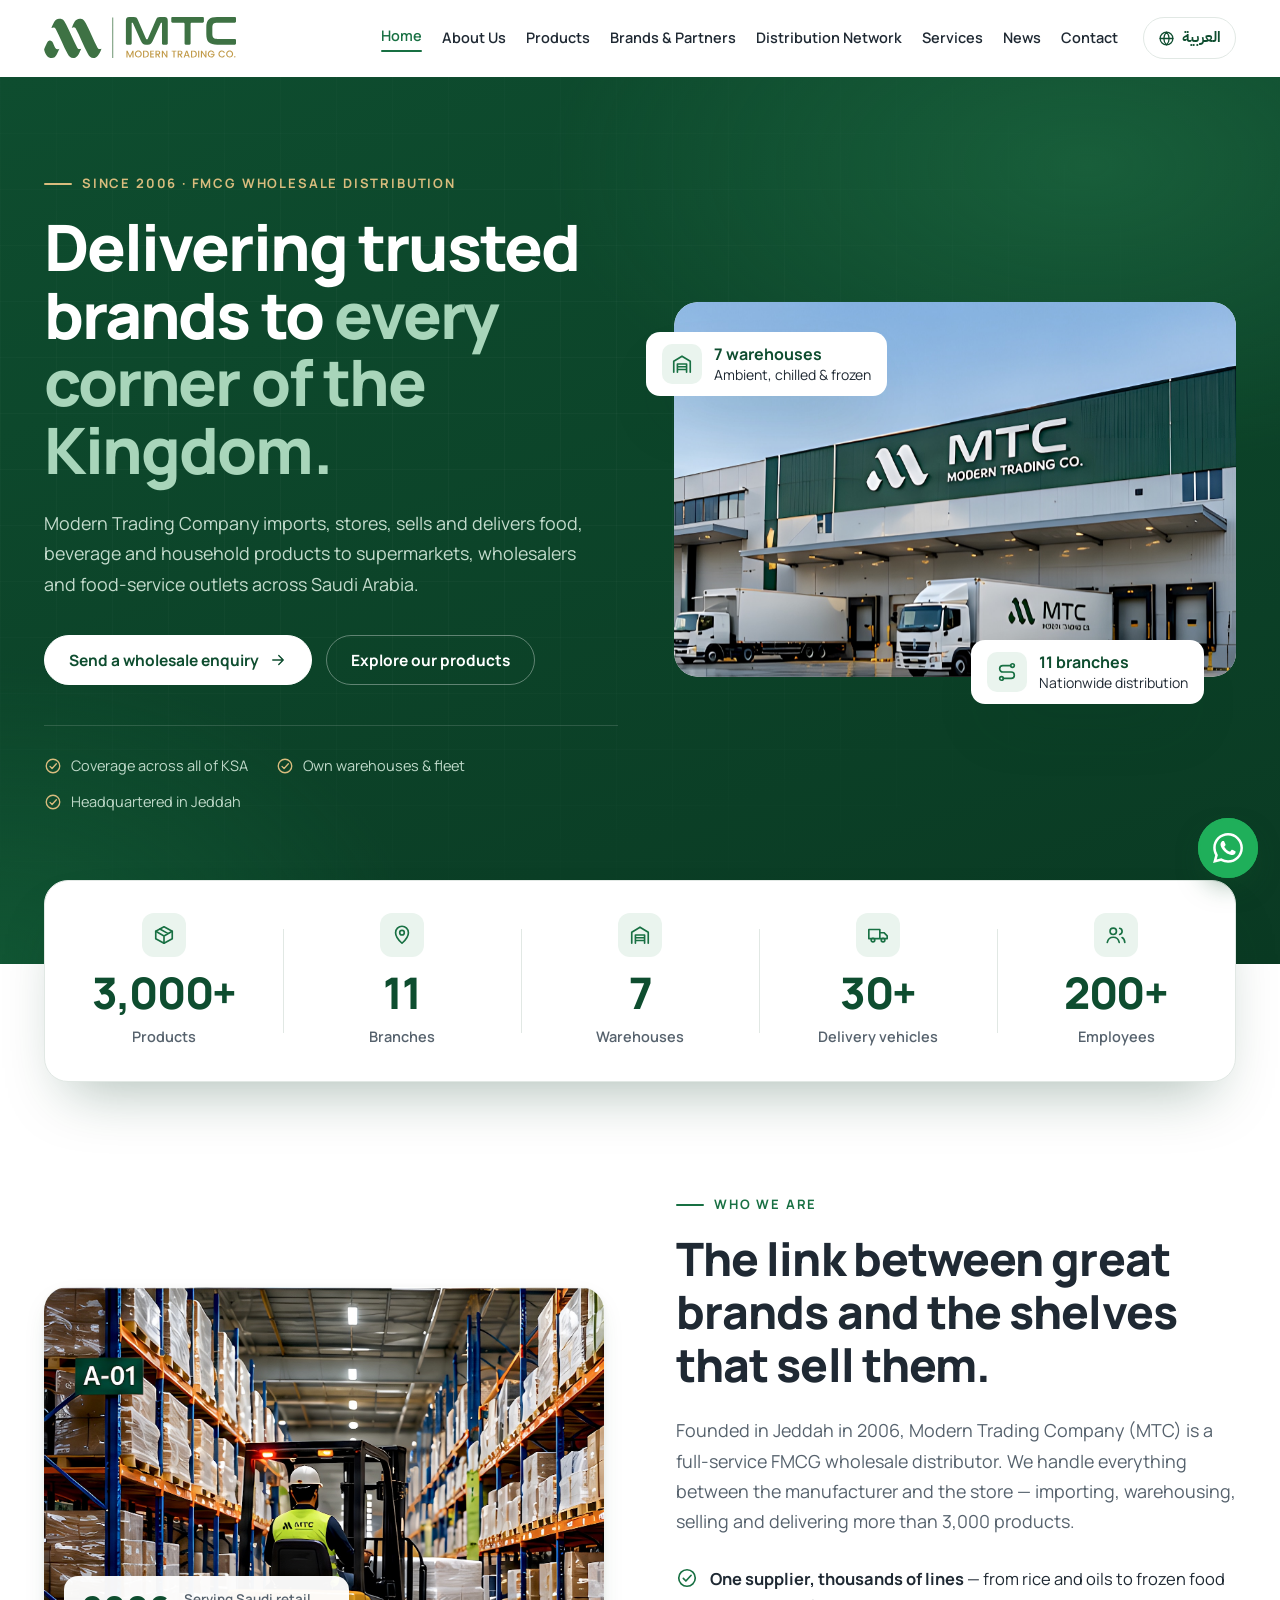
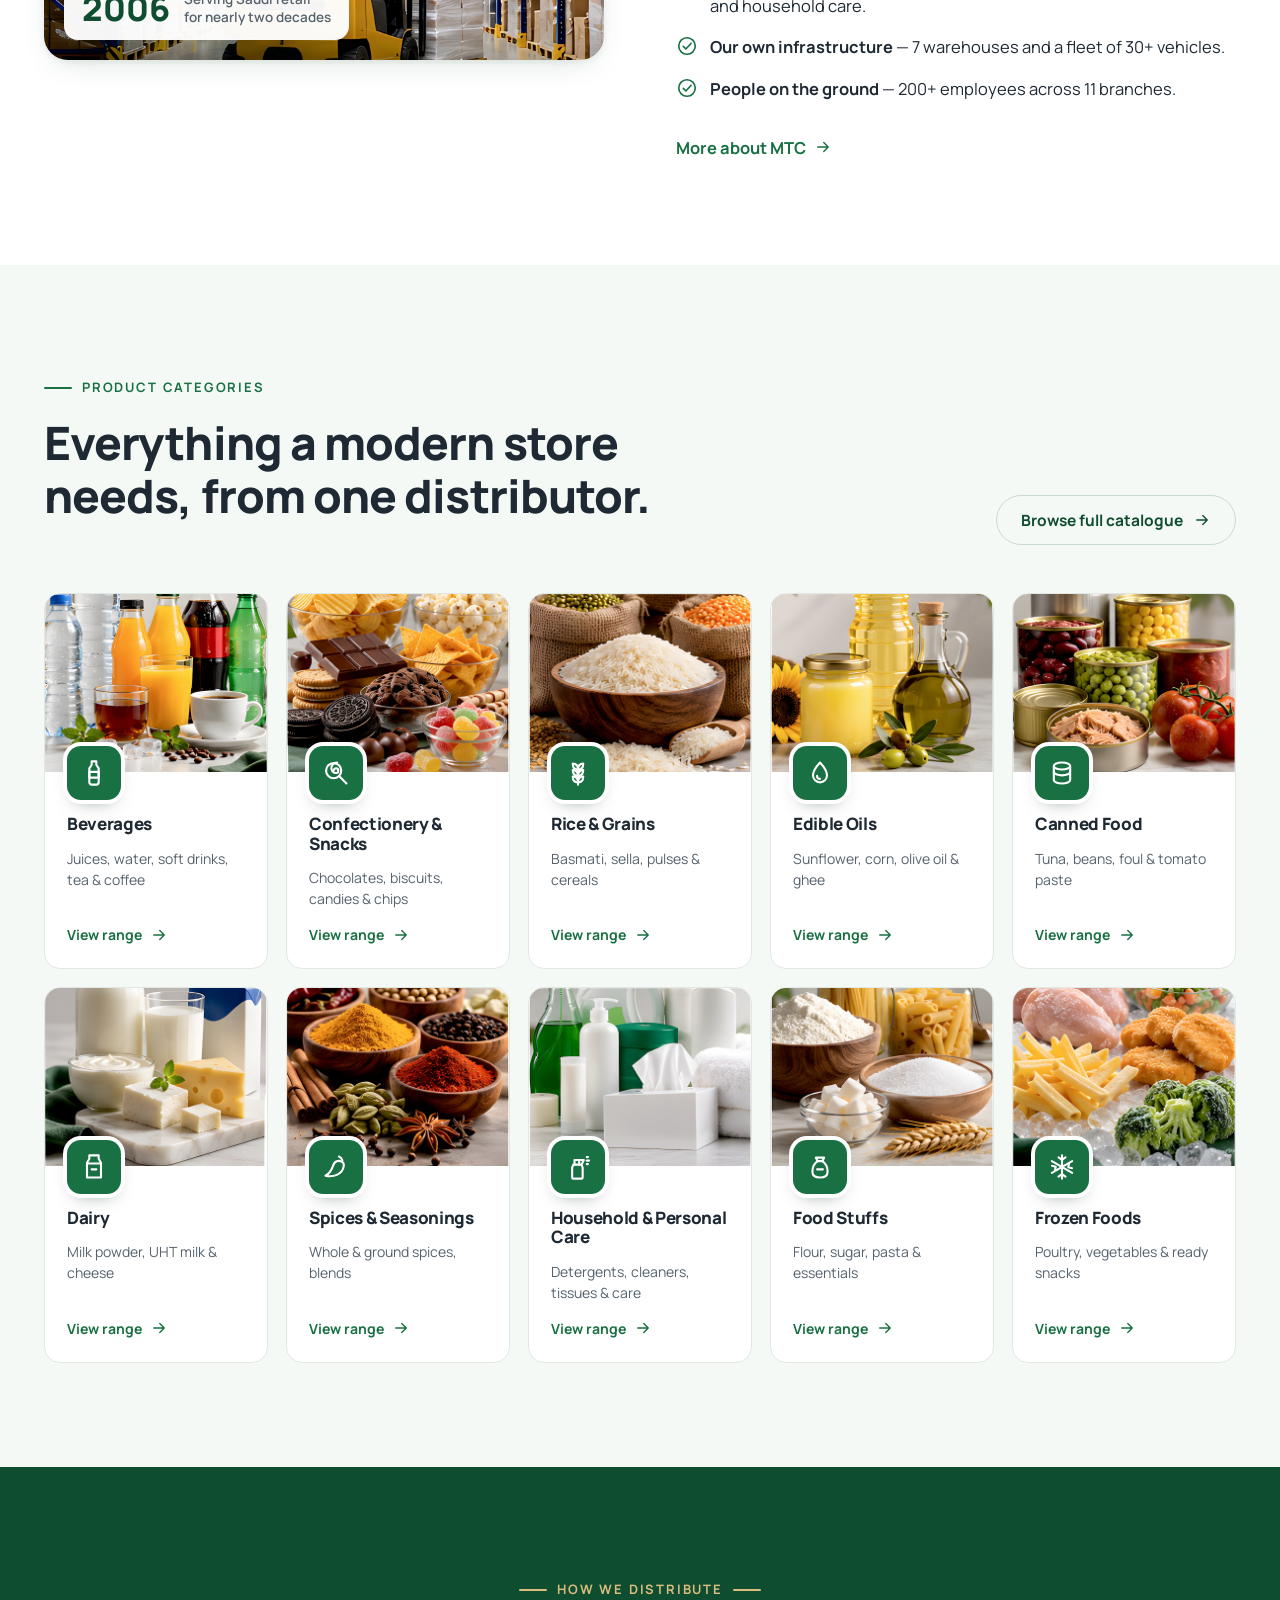
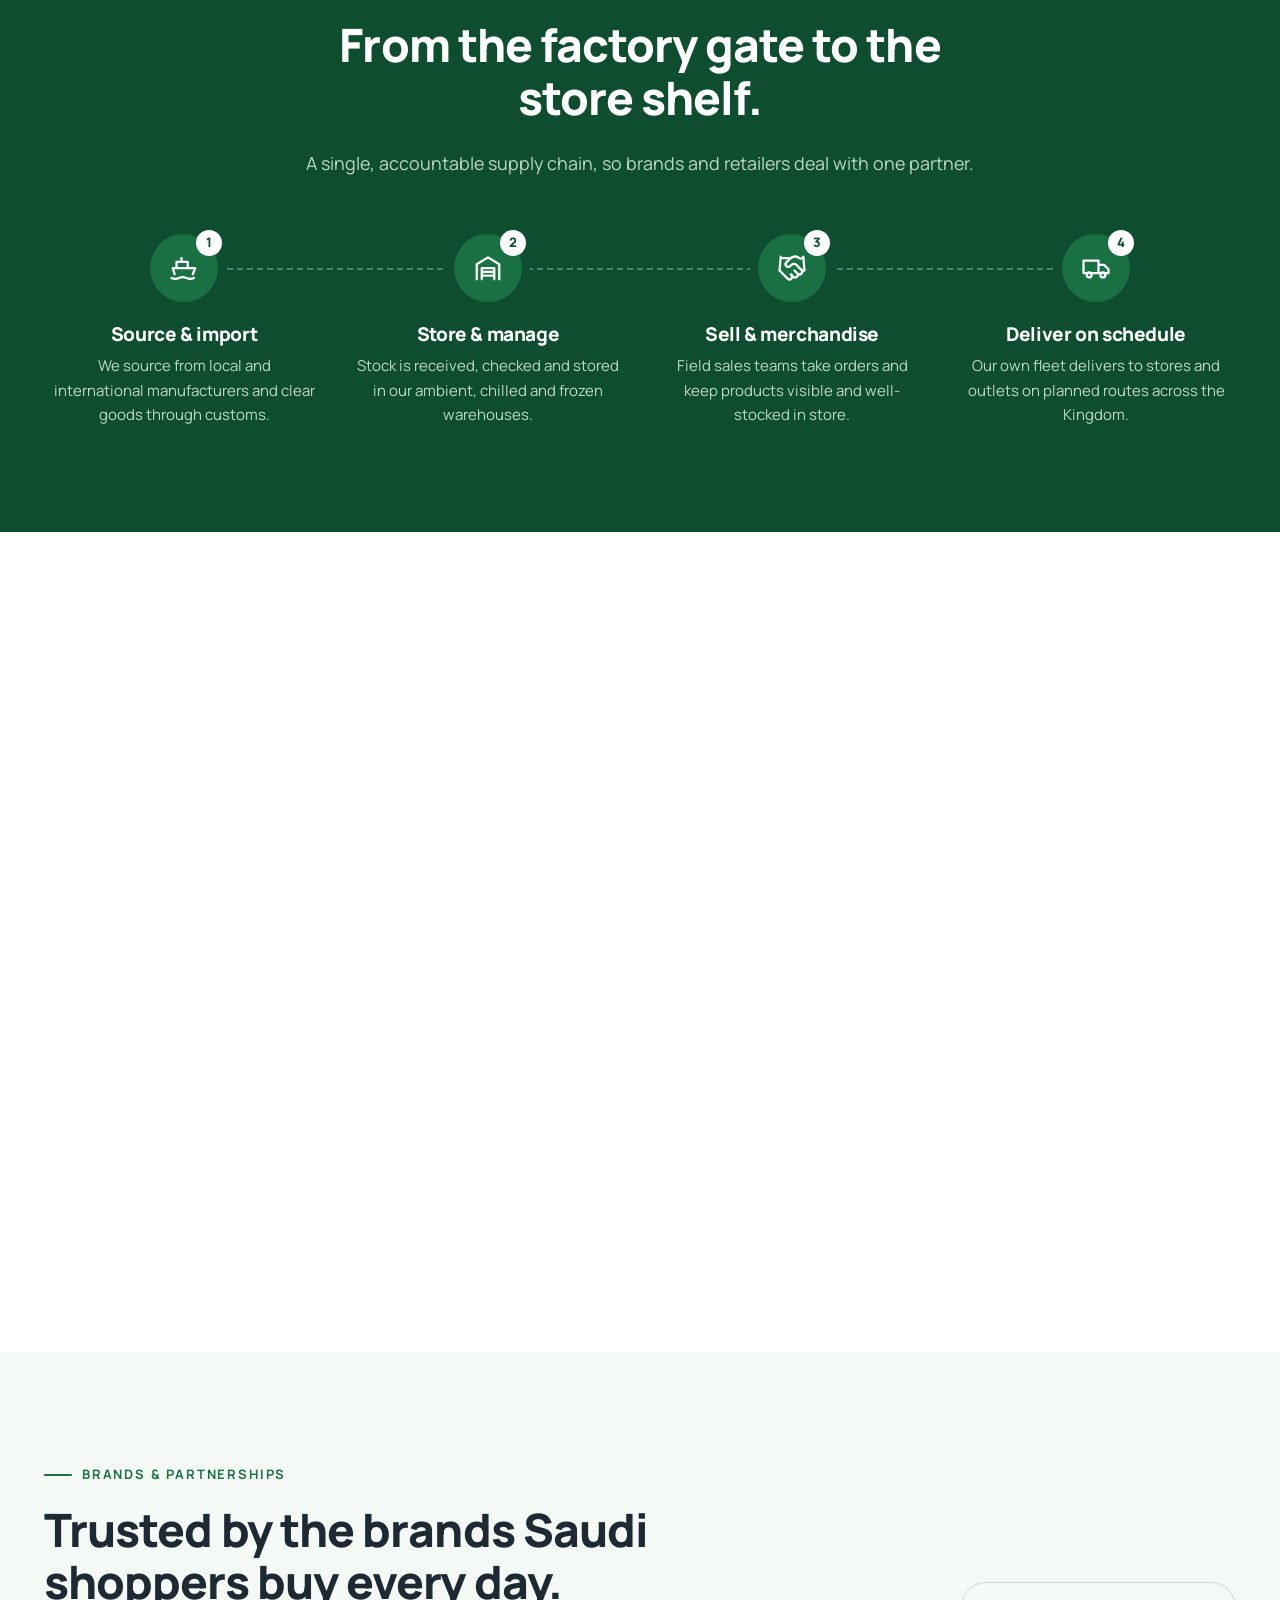
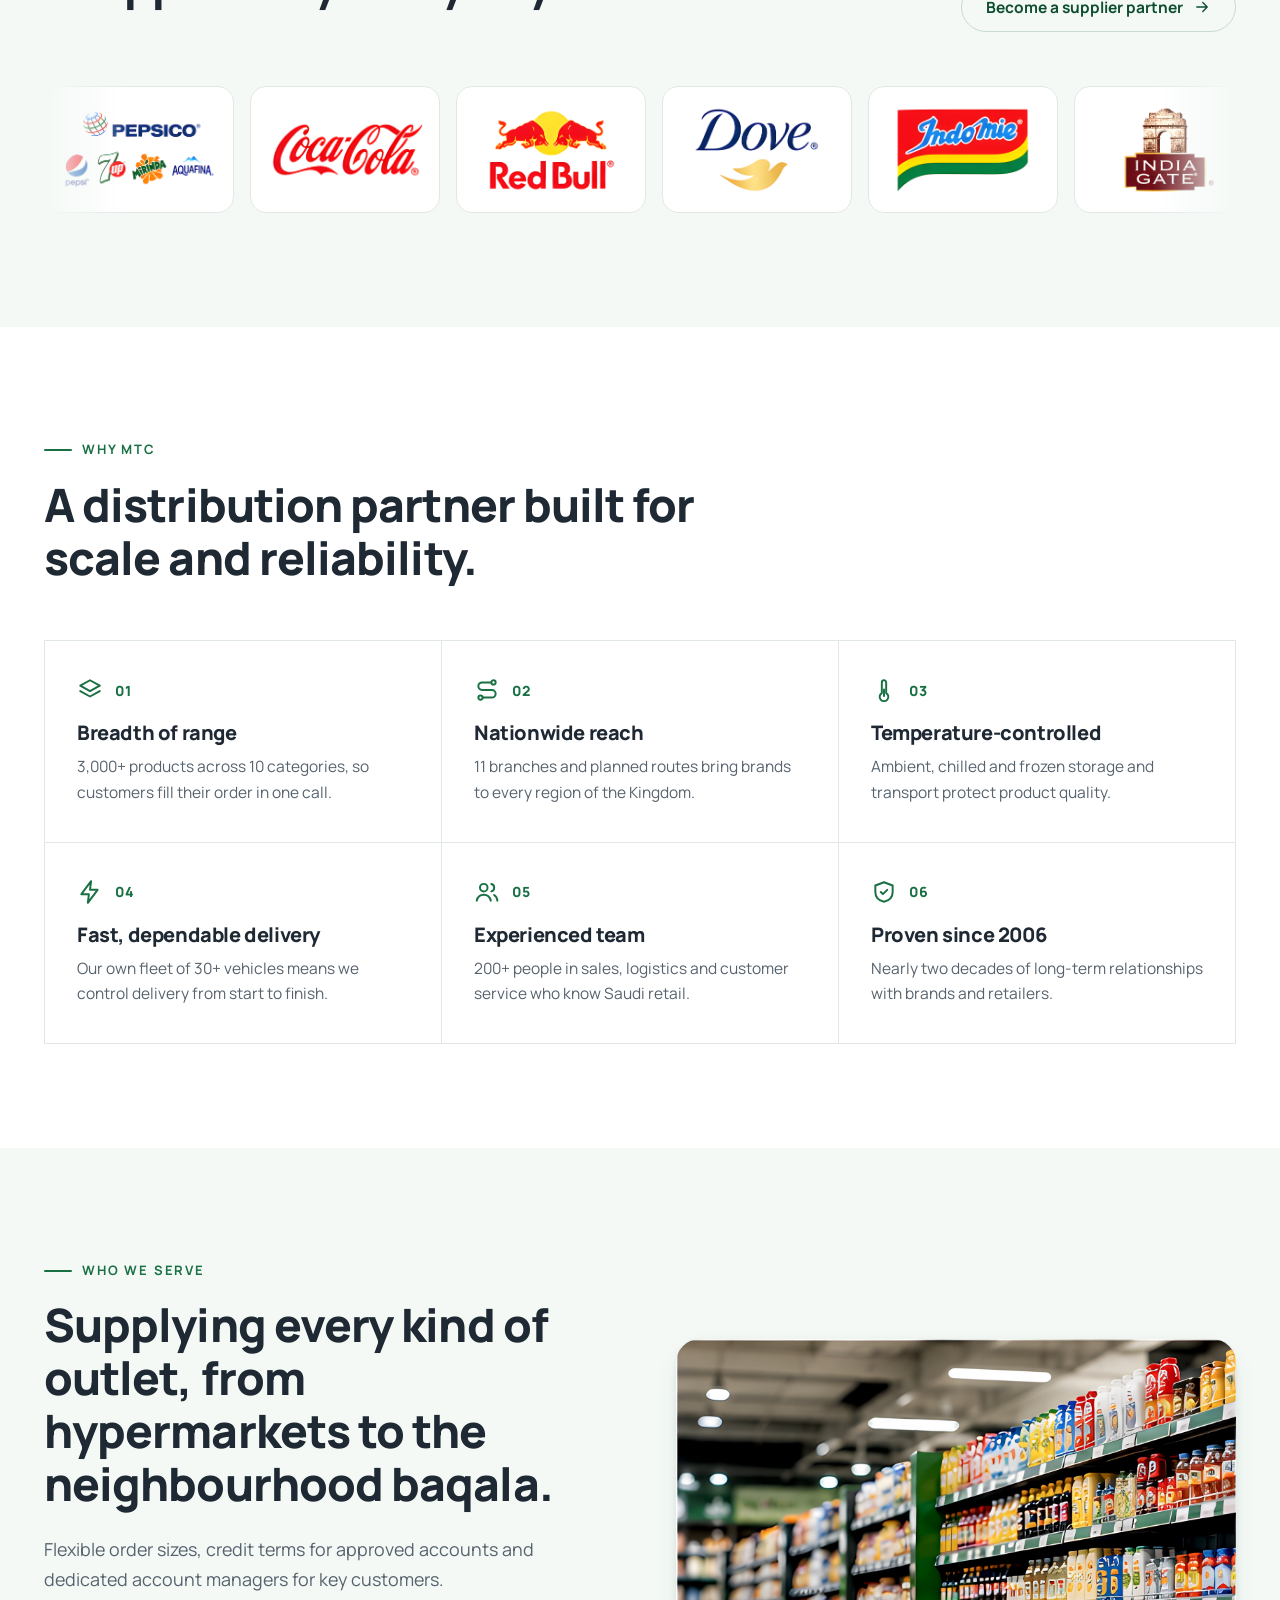
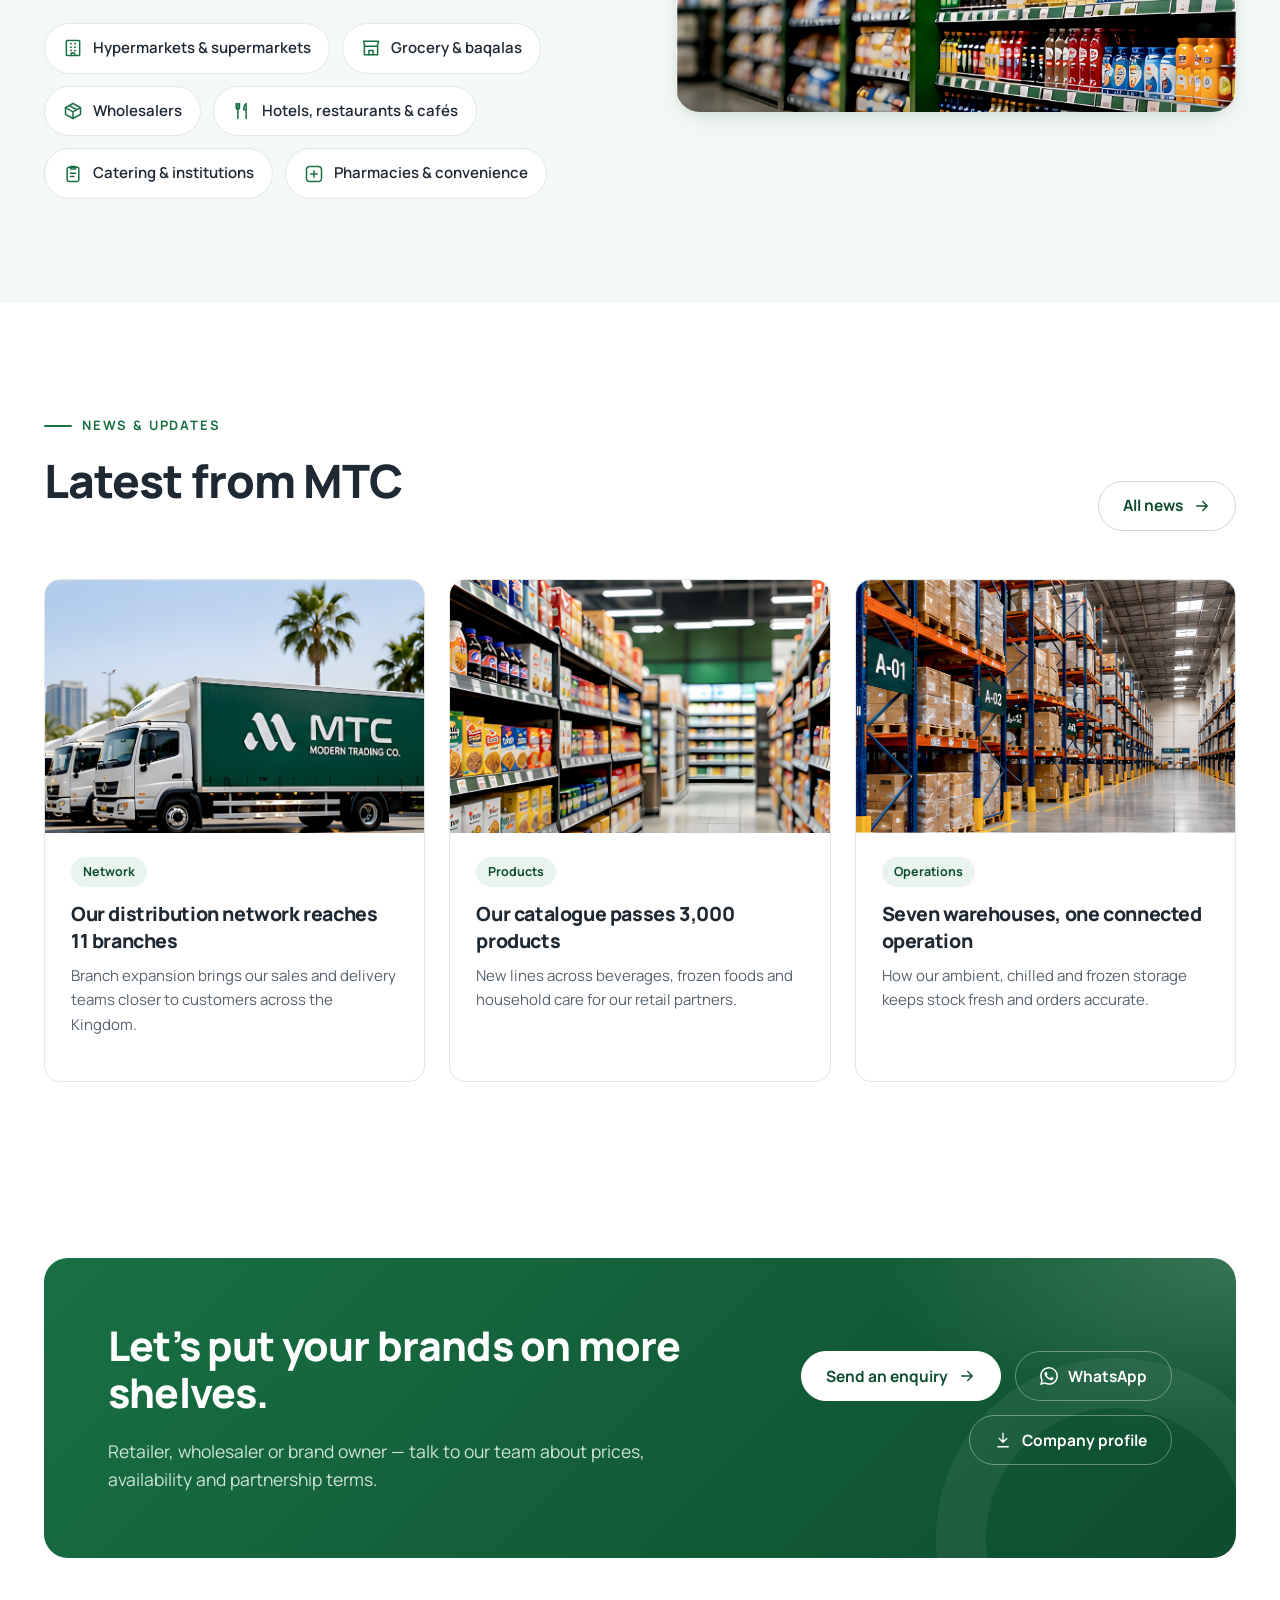
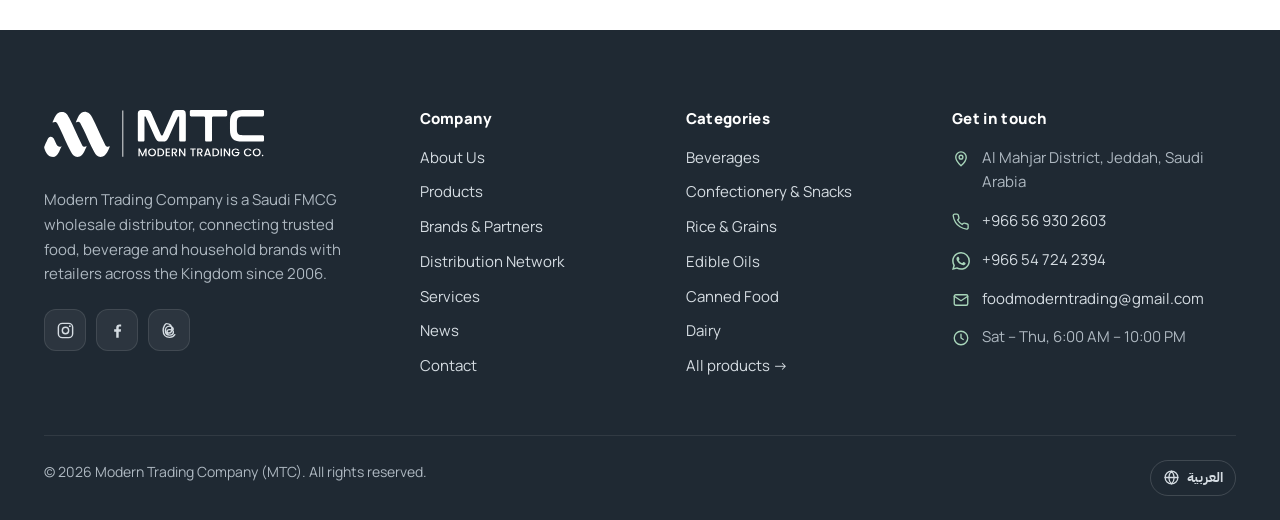
==== commit 8685ac61: "Update brand logos: clean official Nescafé, Lipton, Saudia, Puck, Kinza and Mehran Replace rough cut" ====
--- a/index.html
+++ b/index.html
@@ -292,12 +292,12 @@
       <div class="brand-slot reveal d3"><img src="img/brands/dove.png" width="571" height="400" loading="lazy" alt="Dove"></div>
       <div class="brand-slot reveal d4"><img src="img/brands/indomie.png" width="616" height="400" loading="lazy" alt="Indomie"></div>
       <div class="brand-slot reveal d4"><img src="img/brands/india-gate.png" width="430" height="400" loading="lazy" alt="India Gate"></div>
-      <div class="brand-slot reveal"><img src="img/brands/nescafe.png" width="640" height="262" loading="lazy" alt="Nescafé"></div>
-      <div class="brand-slot reveal"><img src="img/brands/lipton.png" width="640" height="297" loading="lazy" alt="Lipton"></div>
-      <div class="brand-slot reveal"><img src="img/brands/saudia.png" width="640" height="333" loading="lazy" alt="Saudia"></div>
-      <div class="brand-slot reveal"><img src="img/brands/puck.png" width="443" height="400" loading="lazy" alt="Puck"></div>
-      <div class="brand-slot reveal"><img src="img/brands/kinza.png" width="640" height="268" loading="lazy" alt="Kinza Cola"></div>
-      <div class="brand-slot reveal"><img src="img/brands/mehran.png" width="526" height="400" loading="lazy" alt="Mehran"></div>
+      <div class="brand-slot reveal"><img src="img/brands/nescafe.png" width="640" height="223" loading="lazy" alt="Nescafé"></div>
+      <div class="brand-slot reveal"><img src="img/brands/lipton.png" width="400" height="400" loading="lazy" alt="Lipton"></div>
+      <div class="brand-slot reveal"><img src="img/brands/saudia.png" width="619" height="400" loading="lazy" alt="Saudia"></div>
+      <div class="brand-slot reveal"><img src="img/brands/puck.png" width="529" height="400" loading="lazy" alt="Puck"></div>
+      <div class="brand-slot reveal"><img src="img/brands/kinza.png" width="467" height="400" loading="lazy" alt="Kinza Cola"></div>
+      <div class="brand-slot reveal"><img src="img/brands/mehran.png" width="535" height="400" loading="lazy" alt="Mehran"></div>
     </div>
   </div>
 </section>
--- a/css/style.css
+++ b/css/style.css
@@ -833,7 +833,8 @@
 }
 .marquee-track { display: flex; width: max-content; padding-block: 6px 10px; animation: marquee 36s linear infinite; }
 .marquee:hover .marquee-track { animation-play-state: paused; }
-.marquee .brand-slot { flex: 0 0 auto; width: 190px; margin-inline-end: 16px; }
+.marquee .brand-slot { flex: 0 0 auto; width: 190px; margin-inline-end: 16px; padding: 14px 16px; }
+.marquee .brand-slot img { max-height: 92px; max-width: 100%; }
 html[dir="rtl"] .marquee-track { animation-direction: reverse; }
 @media (max-width: 760px) { .marquee .brand-slot { width: 150px; margin-inline-end: 12px; } .marquee-track { animation-duration: 28s; } }
 
@@ -895,7 +896,7 @@
   transition: box-shadow .25s, border-color .25s, transform .25s var(--ease);
 }
 .logo-tile:hover { border-color: #CFE0D5; box-shadow: var(--shadow); transform: translateY(-3px); }
-.logo-tile img { width: auto; height: auto; max-width: 78%; max-height: 80px; object-fit: contain; }
+.logo-tile img { width: auto; height: auto; max-width: 78%; max-height: 96px; object-fit: contain; }
 
 .portfolio-more { margin-top: 40px; display: grid; justify-items: center; gap: 12px; text-align: center; }
 .portfolio-more p { margin: 0; font-size: clamp(17px, 1.5vw, 20px); font-weight: 700; color: var(--green-dark); }
@@ -934,7 +935,7 @@
 @media (max-width: 760px) {
   .logo-grid { grid-template-columns: repeat(2, 1fr); gap: 12px; }
   .logo-tile { height: 112px; padding: 16px 18px; }
-  .logo-tile img { max-height: 58px; max-width: 82%; }
+  .logo-tile img { max-height: 72px; max-width: 82%; }
   .dir-grid { grid-template-columns: 1fr; }
   .dir-card { padding: 20px; }
   .dir-total strong { font-size: 28px; }
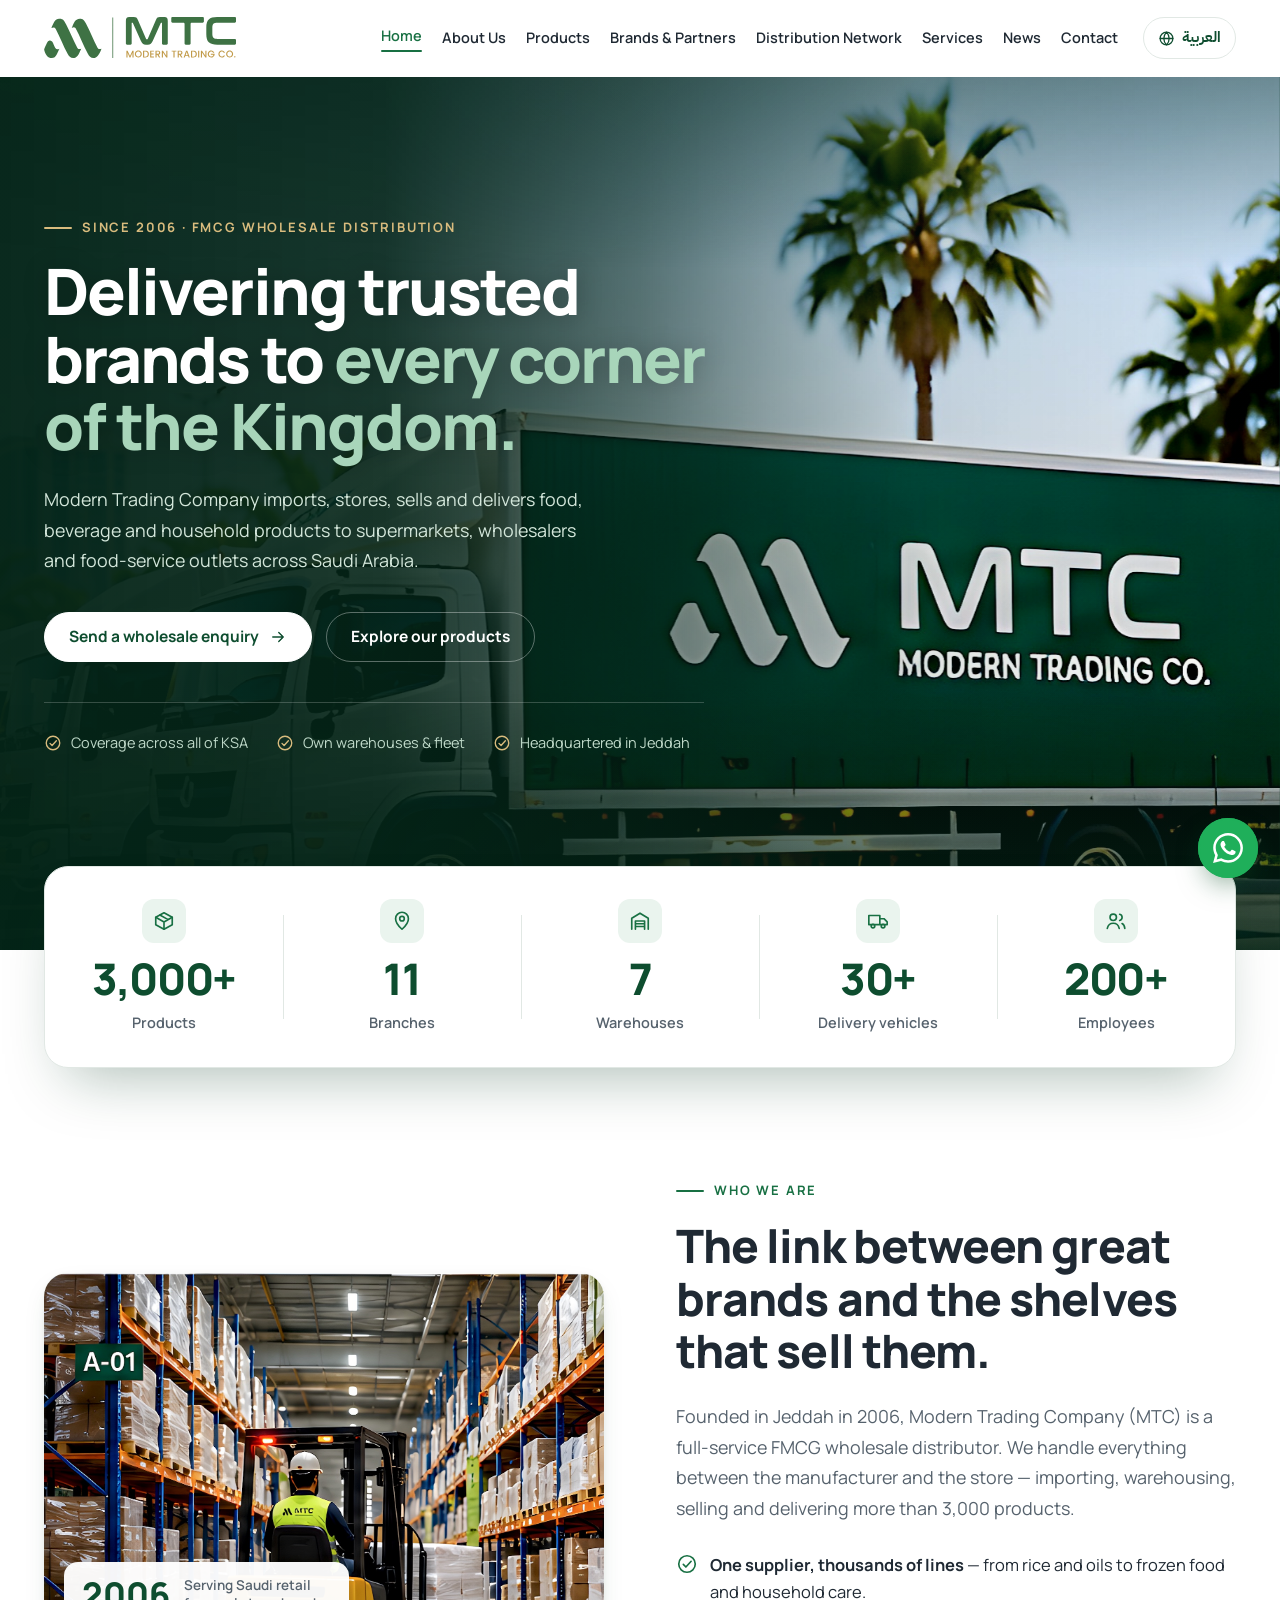
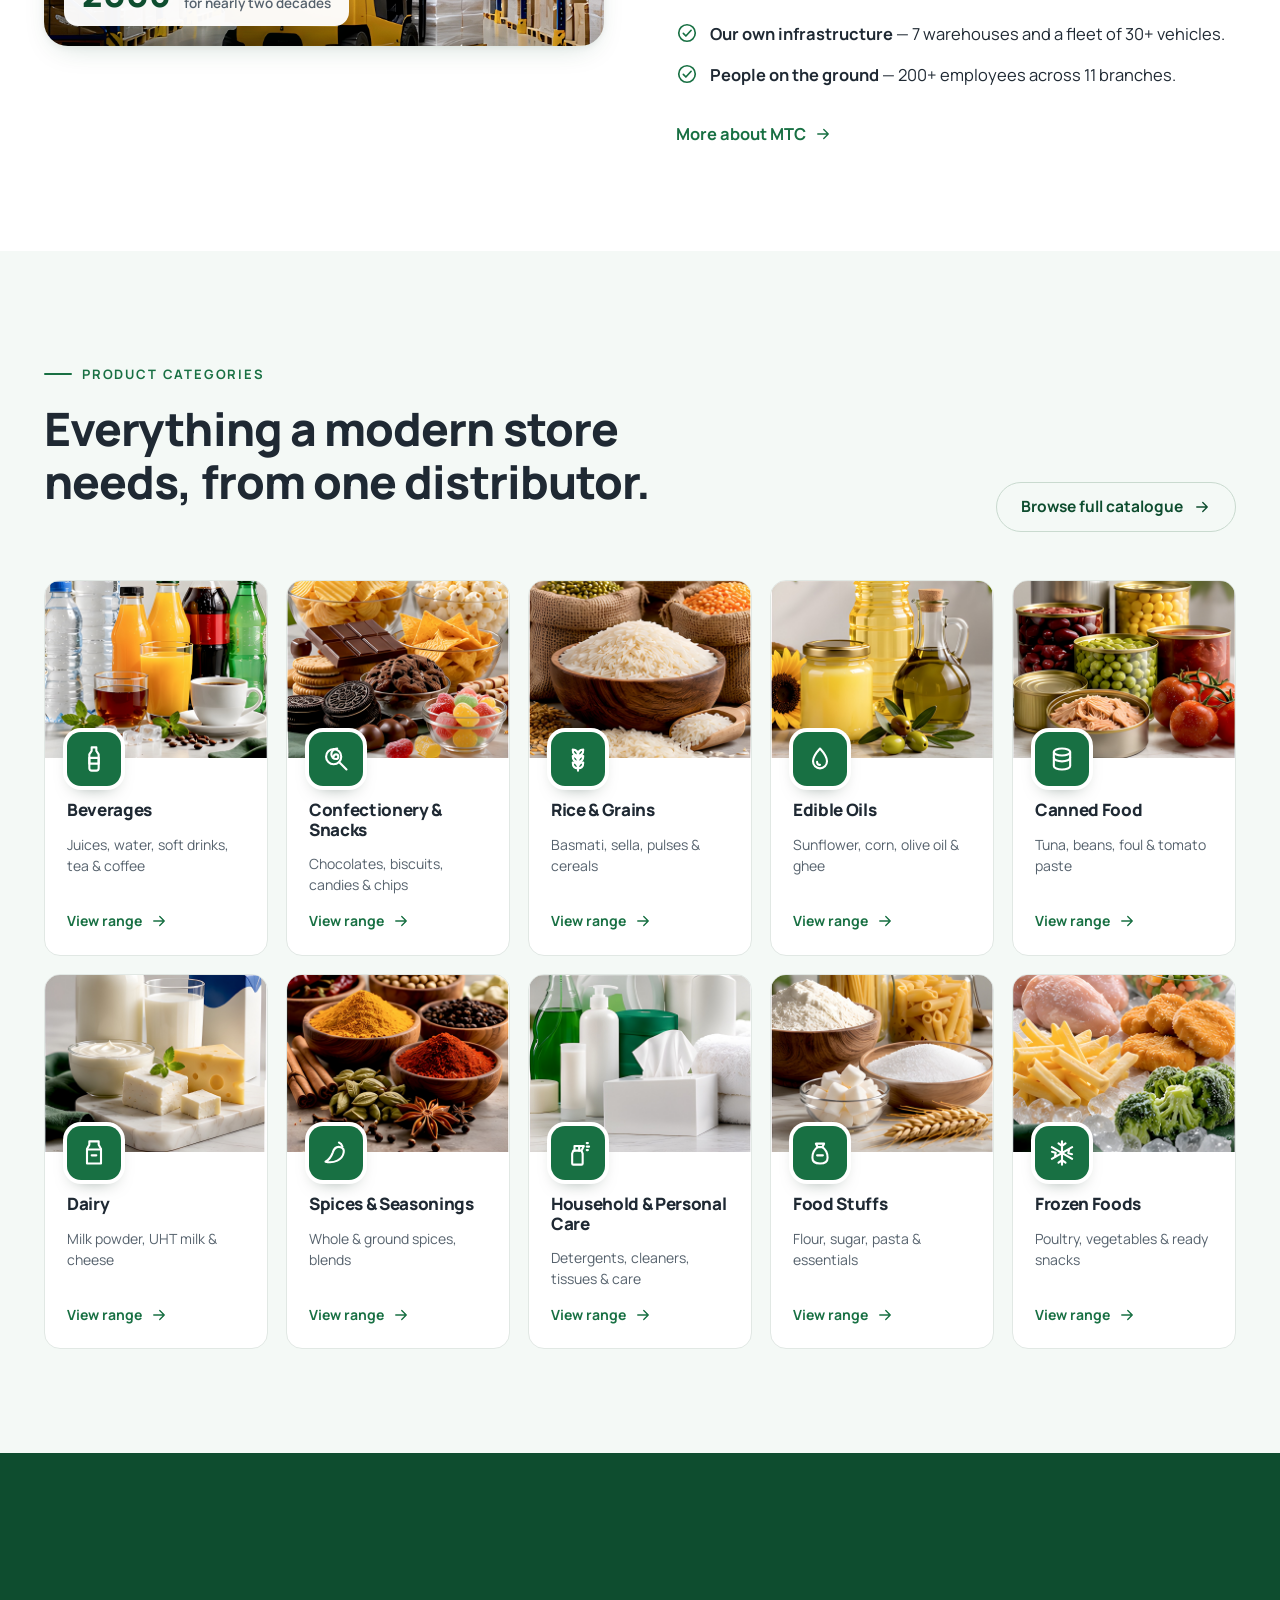
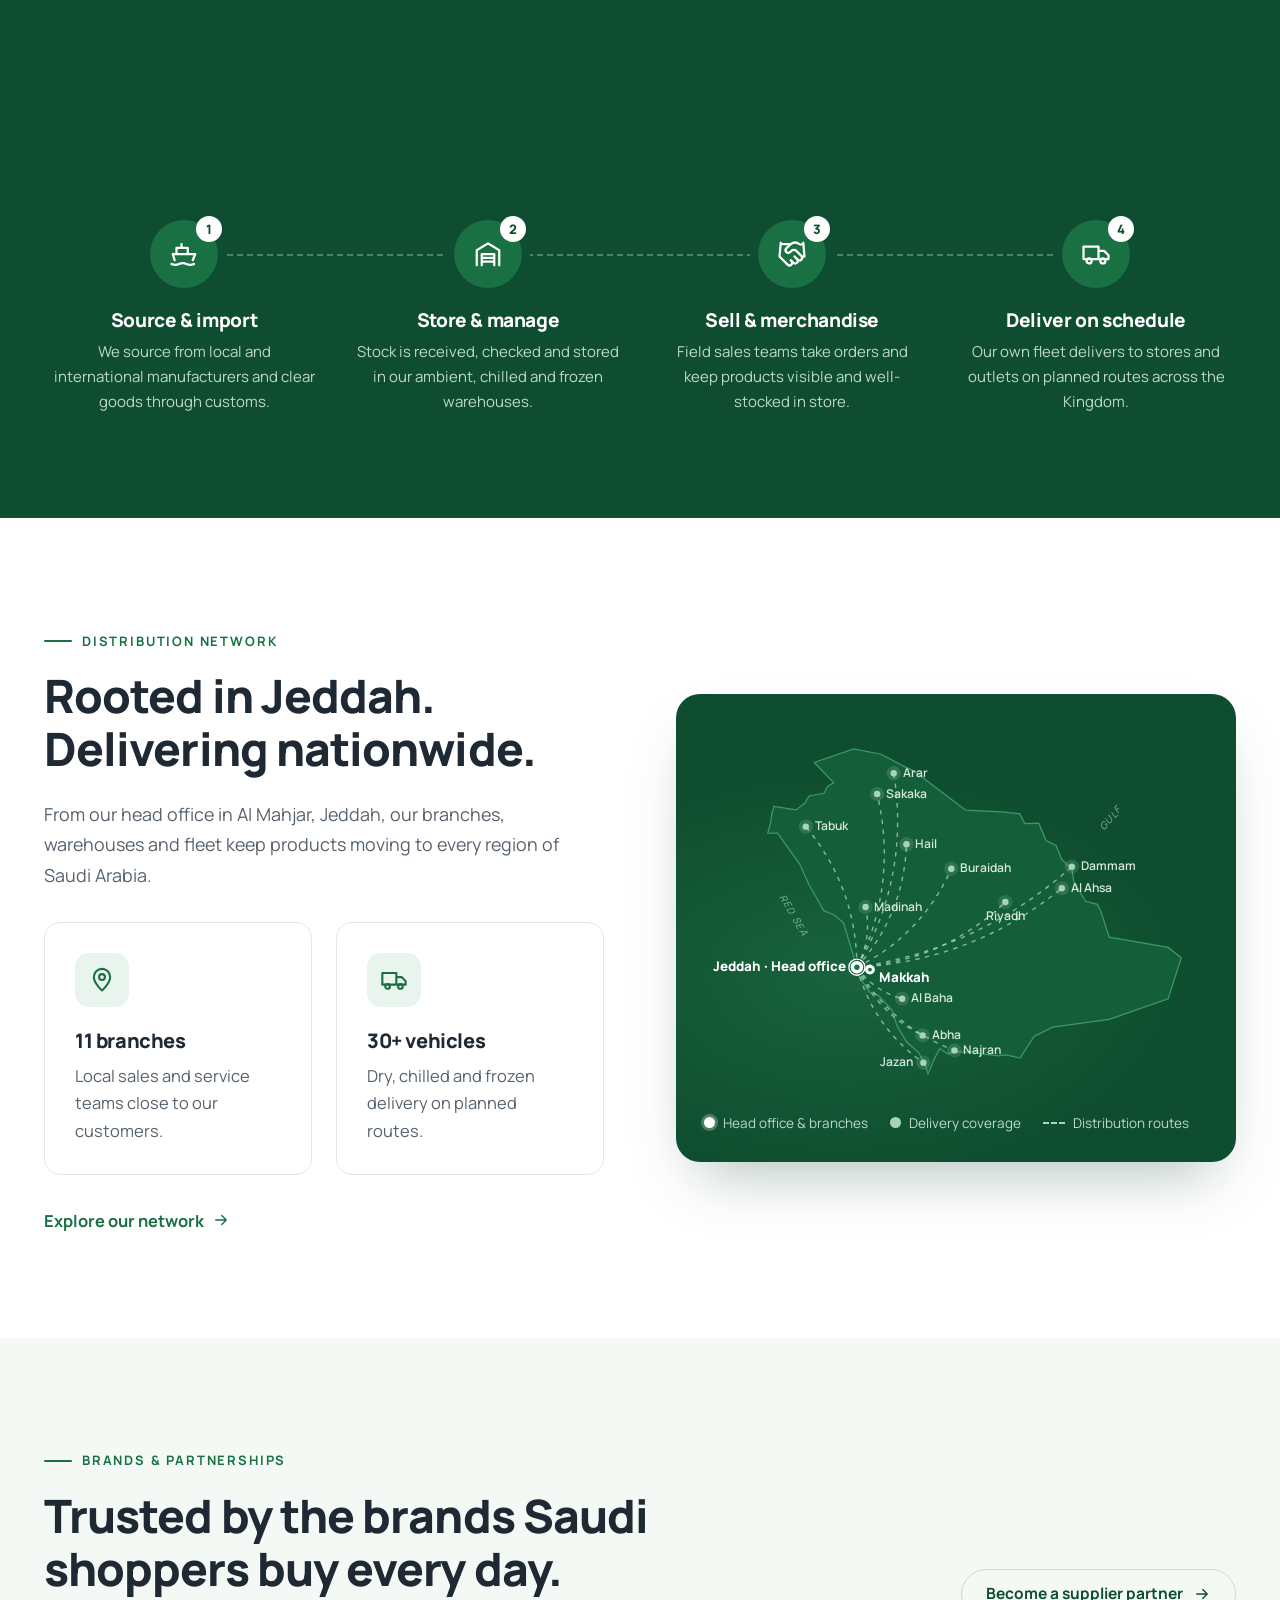
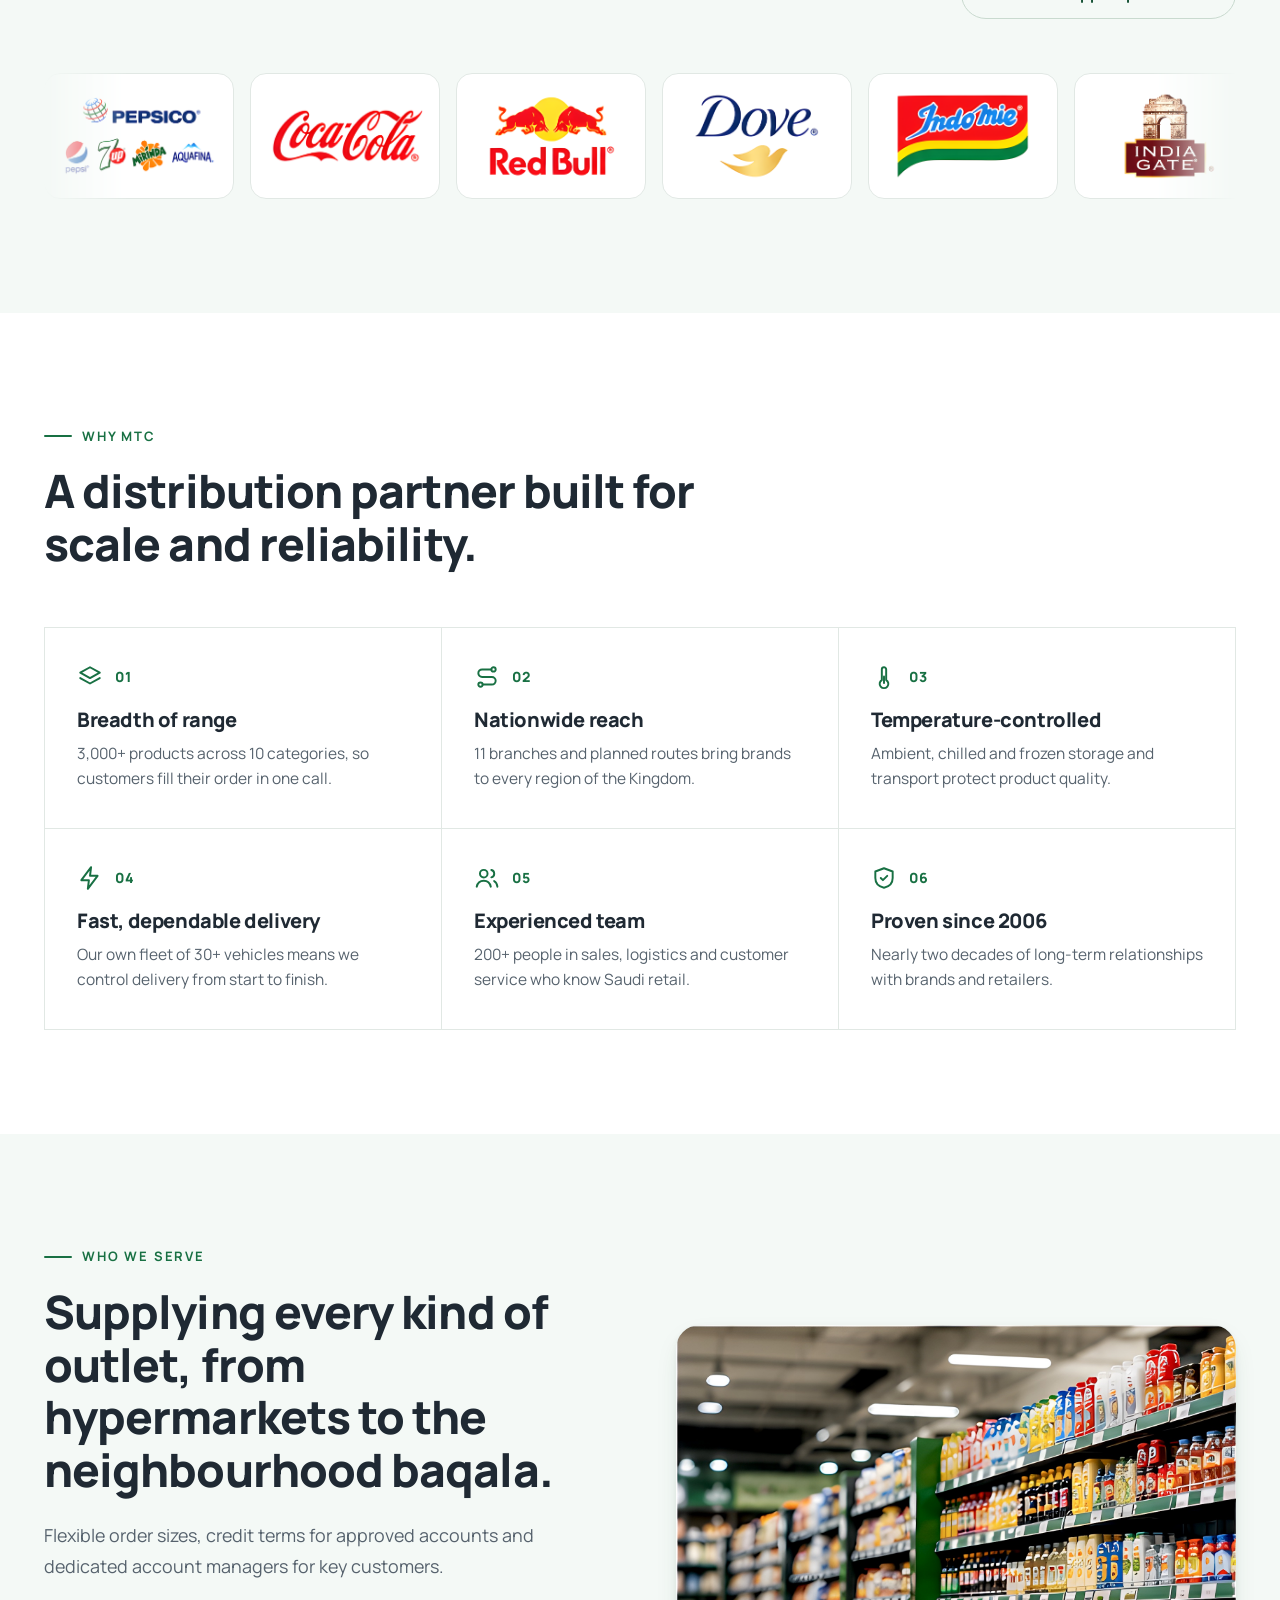
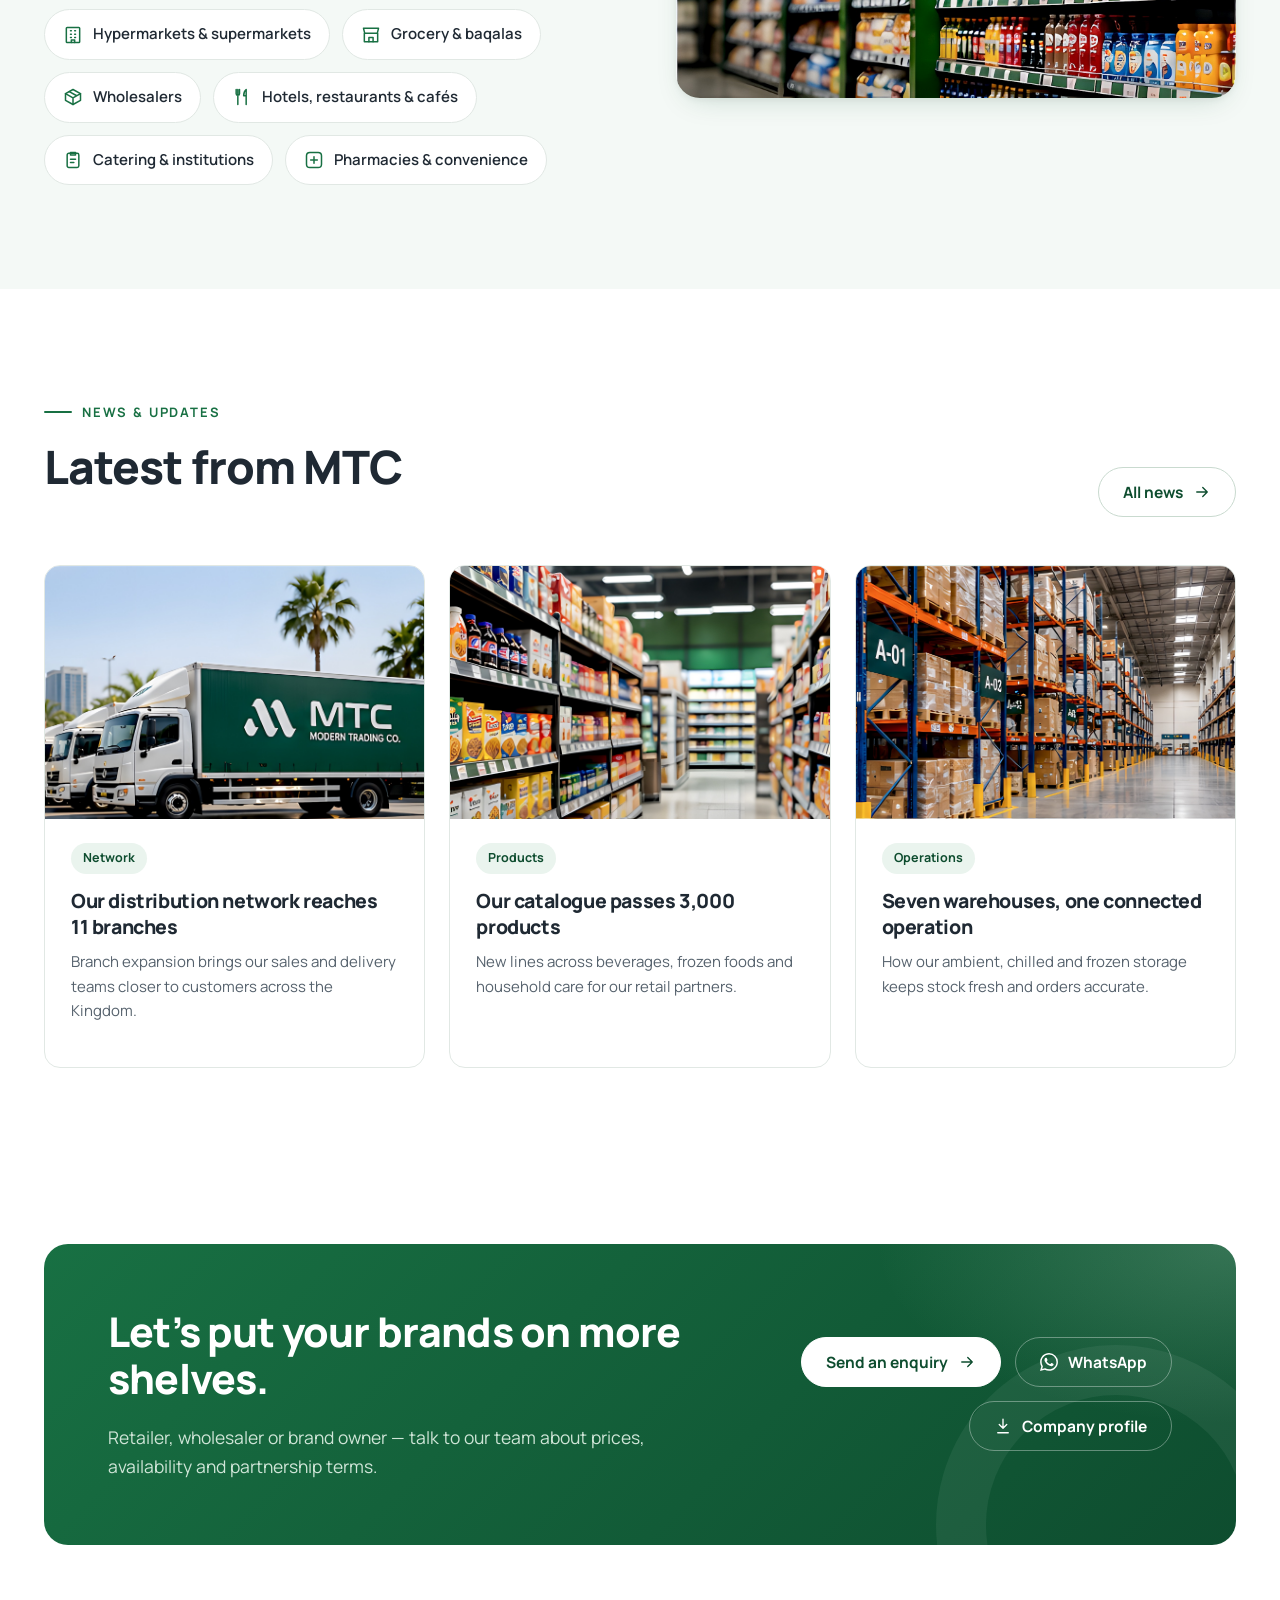
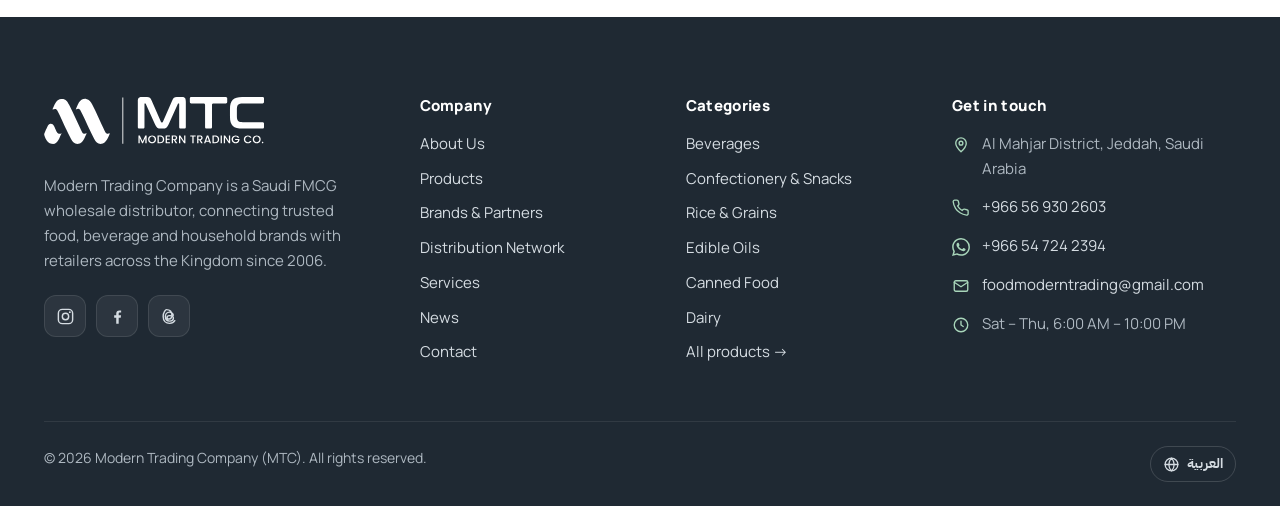
==== commit 7c9e495e: "Homepage hero: full-width photo banner Replace the small warehouse card with a full-bleed, colour-gr" ====
--- a/index.html
+++ b/index.html
@@ -22,7 +22,7 @@
   <link rel="preconnect" href="https://fonts.googleapis.com">
   <link rel="preconnect" href="https://fonts.gstatic.com" crossorigin>
   <link href="https://fonts.googleapis.com/css2?family=IBM+Plex+Sans+Arabic:wght@400;500;600;700&family=Manrope:wght@400;500;600;700;800&display=swap" rel="stylesheet">
-  <link rel="stylesheet" href="css/style.css">
+  <link rel="stylesheet" href="css/style.css?v=20261126c">
   <script>(function(){var d=document.documentElement;d.className+=" js";try{var q=new URLSearchParams(location.search).get("lang");var l=q||localStorage.getItem("mtc-lang");if(l==="ar"){d.lang="ar";d.dir="rtl";}}catch(e){}})();</script>
 <script type="application/ld+json">
 {
@@ -78,7 +78,13 @@
 
 <main id="main">
 <!-- ================= HERO ================= -->
-<section class="hero">
+<section class="hero hero-photo">
+  <!-- HERO PHOTO: English shows the MTC fleet, Arabic shows the MTC truck on the highway (the text side switches in Arabic).
+       AI concept images from the MTC photo pack; replace with real photos using the same file names. -->
+  <div class="hero-bg" aria-hidden="true">
+    <img lang="en" src="img/photos/hero-fleet-2000.jpg" srcset="img/photos/hero-fleet-1200.jpg 1200w, img/photos/hero-fleet-2000.jpg 1992w" sizes="100vw" width="1992" height="1104" alt="" fetchpriority="high">
+    <img lang="ar" src="img/photos/hero-highway-2000.jpg" srcset="img/photos/hero-highway-1200.jpg 1200w, img/photos/hero-highway-2000.jpg 2000w" sizes="100vw" width="2000" height="973" alt="" loading="lazy">
+  </div>
   <div class="container hero-grid">
     <div>
       <p class="eyebrow light"><span lang="en">Since 2006 · FMCG wholesale distribution</span><span lang="ar">منذ 2006 · توزيع جملة السلع الاستهلاكية</span></p>
@@ -93,14 +99,6 @@
         <li><svg viewBox="0 0 24 24" fill="none" stroke="currentColor" stroke-width="1.8" stroke-linecap="round" stroke-linejoin="round" aria-hidden="true" focusable="false"><circle cx="12" cy="12" r="9"/><path d="m8 12.5 2.8 2.8L16.5 9"/></svg><span lang="en">Own warehouses &amp; fleet</span><span lang="ar">مستودعات وأسطول خاص</span></li>
         <li><svg viewBox="0 0 24 24" fill="none" stroke="currentColor" stroke-width="1.8" stroke-linecap="round" stroke-linejoin="round" aria-hidden="true" focusable="false"><circle cx="12" cy="12" r="9"/><path d="m8 12.5 2.8 2.8L16.5 9"/></svg><span lang="en">Headquartered in Jeddah</span><span lang="ar">المقر الرئيسي في جدة</span></li>
       </ul>
-    </div>
-    <div class="hero-visual">
-      <div class="art">
-        <!-- PHOTO: AI concept image from the MTC photo pack. Replace with a real photo (same file name) when available. -->
-        <img src="img/photos/distribution-centre-docks.jpg" width="1656" height="1104" alt="MTC distribution centre with delivery trucks at the loading bays" data-ar-alt="مركز توزيع الشركة وشاحنات التوصيل عند أرصفة التحميل" fetchpriority="high">
-      </div>
-      <div class="float-chip c1"><span class="ic"><svg viewBox="0 0 24 24" fill="none" stroke="currentColor" stroke-width="1.8" stroke-linecap="round" stroke-linejoin="round" aria-hidden="true" focusable="false"><path d="M3 21V9l9-5.5L21 9v12"/><path d="M7 21v-9h10v9M7 15h10M7 18h10"/></svg></span><span><strong><span lang="en">7 warehouses</span><span lang="ar">7 مستودعات</span></strong><span lang="en">Ambient, chilled &amp; frozen</span><span lang="ar">جاف ومبرد ومجمد</span></span></div>
-      <div class="float-chip c2"><span class="ic"><svg viewBox="0 0 24 24" fill="none" stroke="currentColor" stroke-width="1.8" stroke-linecap="round" stroke-linejoin="round" aria-hidden="true" focusable="false"><circle cx="6" cy="19" r="2"/><circle cx="18" cy="5" r="2"/><path d="M8 19h8.5a3.5 3.5 0 0 0 0-7h-9a3.5 3.5 0 0 1 0-7H16"/></svg></span><span><strong><span lang="en">11 branches</span><span lang="ar">11 فرعًا</span></strong><span lang="en">Nationwide distribution</span><span lang="ar">توزيع على مستوى المملكة</span></span></div>
     </div>
   </div>
 </section>
@@ -429,6 +427,6 @@
 </footer>
 <a class="wa-float" href="https://wa.me/966547242394?text=Hello%20MTC%2C%20I%20have%20a%20wholesale%20enquiry." target="_blank" rel="noopener" aria-label="Chat with MTC on WhatsApp" data-ar-aria-label="تواصل مع الشركة عبر واتساب"><svg viewBox="0 0 24 24" aria-hidden="true" focusable="false"><path fill="currentColor" d="M17.47 14.38c-.3-.15-1.76-.87-2.03-.97-.27-.1-.47-.15-.67.15-.2.3-.77.97-.94 1.16-.17.2-.35.22-.64.08-.3-.15-1.26-.47-2.39-1.48-.88-.79-1.48-1.76-1.65-2.06-.17-.3-.02-.46.13-.6.13-.14.3-.35.45-.52.15-.18.2-.3.3-.5.1-.2.05-.37-.03-.52-.07-.15-.67-1.61-.92-2.2-.24-.58-.49-.5-.67-.51h-.57c-.2 0-.52.07-.79.37-.27.3-1.04 1.02-1.04 2.48s1.07 2.88 1.21 3.07c.15.2 2.1 3.2 5.08 4.49.71.31 1.26.49 1.7.63.71.22 1.36.19 1.87.12.57-.09 1.76-.72 2-1.41.25-.7.25-1.29.18-1.41-.08-.13-.27-.2-.57-.35m-5.42 7.4h-.01a9.87 9.87 0 0 1-5.03-1.38l-.36-.21-3.74.98 1-3.65-.24-.37a9.86 9.86 0 0 1-1.51-5.26c0-5.45 4.44-9.88 9.89-9.88 2.64 0 5.12 1.03 6.99 2.9a9.83 9.83 0 0 1 2.89 6.99c0 5.45-4.44 9.88-9.89 9.88m8.41-18.3A11.82 11.82 0 0 0 12.05 0C5.5 0 .16 5.34.16 11.89c0 2.1.55 4.14 1.59 5.95L.06 24l6.3-1.65a11.88 11.88 0 0 0 5.68 1.45h.01c6.55 0 11.89-5.34 11.89-11.89a11.82 11.82 0 0 0-3.48-8.41z"/></svg><span class="tip"><span lang="en">Chat on WhatsApp</span><span lang="ar">تواصل عبر واتساب</span></span></a>
 
-<script src="js/main.js" defer></script>
+<script src="js/main.js?v=20261126c" defer></script>
 </body>
 </html>
--- a/css/style.css
+++ b/css/style.css
@@ -958,3 +958,40 @@
 }
 /* Elements waiting to slide in sideways must never widen the page */
 main { overflow-x: clip; }
+
+/* ---------- Homepage hero: full-width photo banner ---------- */
+.hero.hero-photo { background: var(--green-deep); padding-block: 132px 196px; min-height: min(88vh, 860px); display: grid; align-items: center; isolation: isolate; }
+.hero.hero-photo::before { display: none; }
+.hero-bg { position: absolute; inset: 0; z-index: -1; overflow: hidden; }
+.hero-bg img { width: 100%; height: 100%; object-fit: cover; object-position: 96% 55%; animation: hero-in 1.6s var(--ease) both; }
+html[dir="rtl"] .hero-bg img { object-position: 28% 55%; }
+/* deep MTC-green fade on the text side, soft vignette top and bottom */
+.hero-bg::after {
+  content: ""; position: absolute; inset: 0; pointer-events: none;
+  background:
+    linear-gradient(90deg, rgba(4, 36, 23, .97) 0%, rgba(4, 36, 23, .9) 30%, rgba(4, 36, 23, .6) 50%, rgba(4, 36, 23, .12) 72%, rgba(4, 36, 23, 0) 100%),
+    linear-gradient(0deg, rgba(4, 36, 23, .9) 0%, rgba(4, 36, 23, 0) 30%),
+    linear-gradient(180deg, rgba(4, 36, 23, .45) 0%, rgba(4, 36, 23, 0) 22%);
+}
+html[dir="rtl"] .hero-bg::after {
+  background:
+    linear-gradient(270deg, rgba(4, 36, 23, .97) 0%, rgba(4, 36, 23, .9) 30%, rgba(4, 36, 23, .6) 50%, rgba(4, 36, 23, .12) 72%, rgba(4, 36, 23, 0) 100%),
+    linear-gradient(0deg, rgba(4, 36, 23, .9) 0%, rgba(4, 36, 23, 0) 30%),
+    linear-gradient(180deg, rgba(4, 36, 23, .45) 0%, rgba(4, 36, 23, 0) 22%);
+}
+.hero-photo .hero-grid { grid-template-columns: minmax(0, 660px); }
+.hero-photo h1 { text-shadow: 0 2px 24px rgba(0, 0, 0, .25); }
+.hero-photo .lead { color: #D3E6DA; }
+.hero-photo .hero-trust { border-top-color: rgba(255, 255, 255, .2); }
+@keyframes hero-in { from { opacity: 0; transform: scale(1.06); } to { opacity: 1; transform: scale(1); } }
+@media (max-width: 1024px) {
+  .hero.hero-photo { padding-block: 96px 180px; min-height: 0; }
+  .hero-bg img, html[dir="rtl"] .hero-bg img { object-position: 22% 45%; }
+  .hero-bg::after, html[dir="rtl"] .hero-bg::after {
+    background: linear-gradient(180deg, rgba(4, 36, 23, .94) 0%, rgba(4, 36, 23, .9) 55%, rgba(4, 36, 23, .62) 82%, rgba(4, 36, 23, .8) 100%);
+  }
+}
+@media (max-width: 760px) {
+  .hero.hero-photo { padding-block: 64px 170px; }
+}
+@media (prefers-reduced-motion: reduce) { .hero-bg img { animation: none; } }
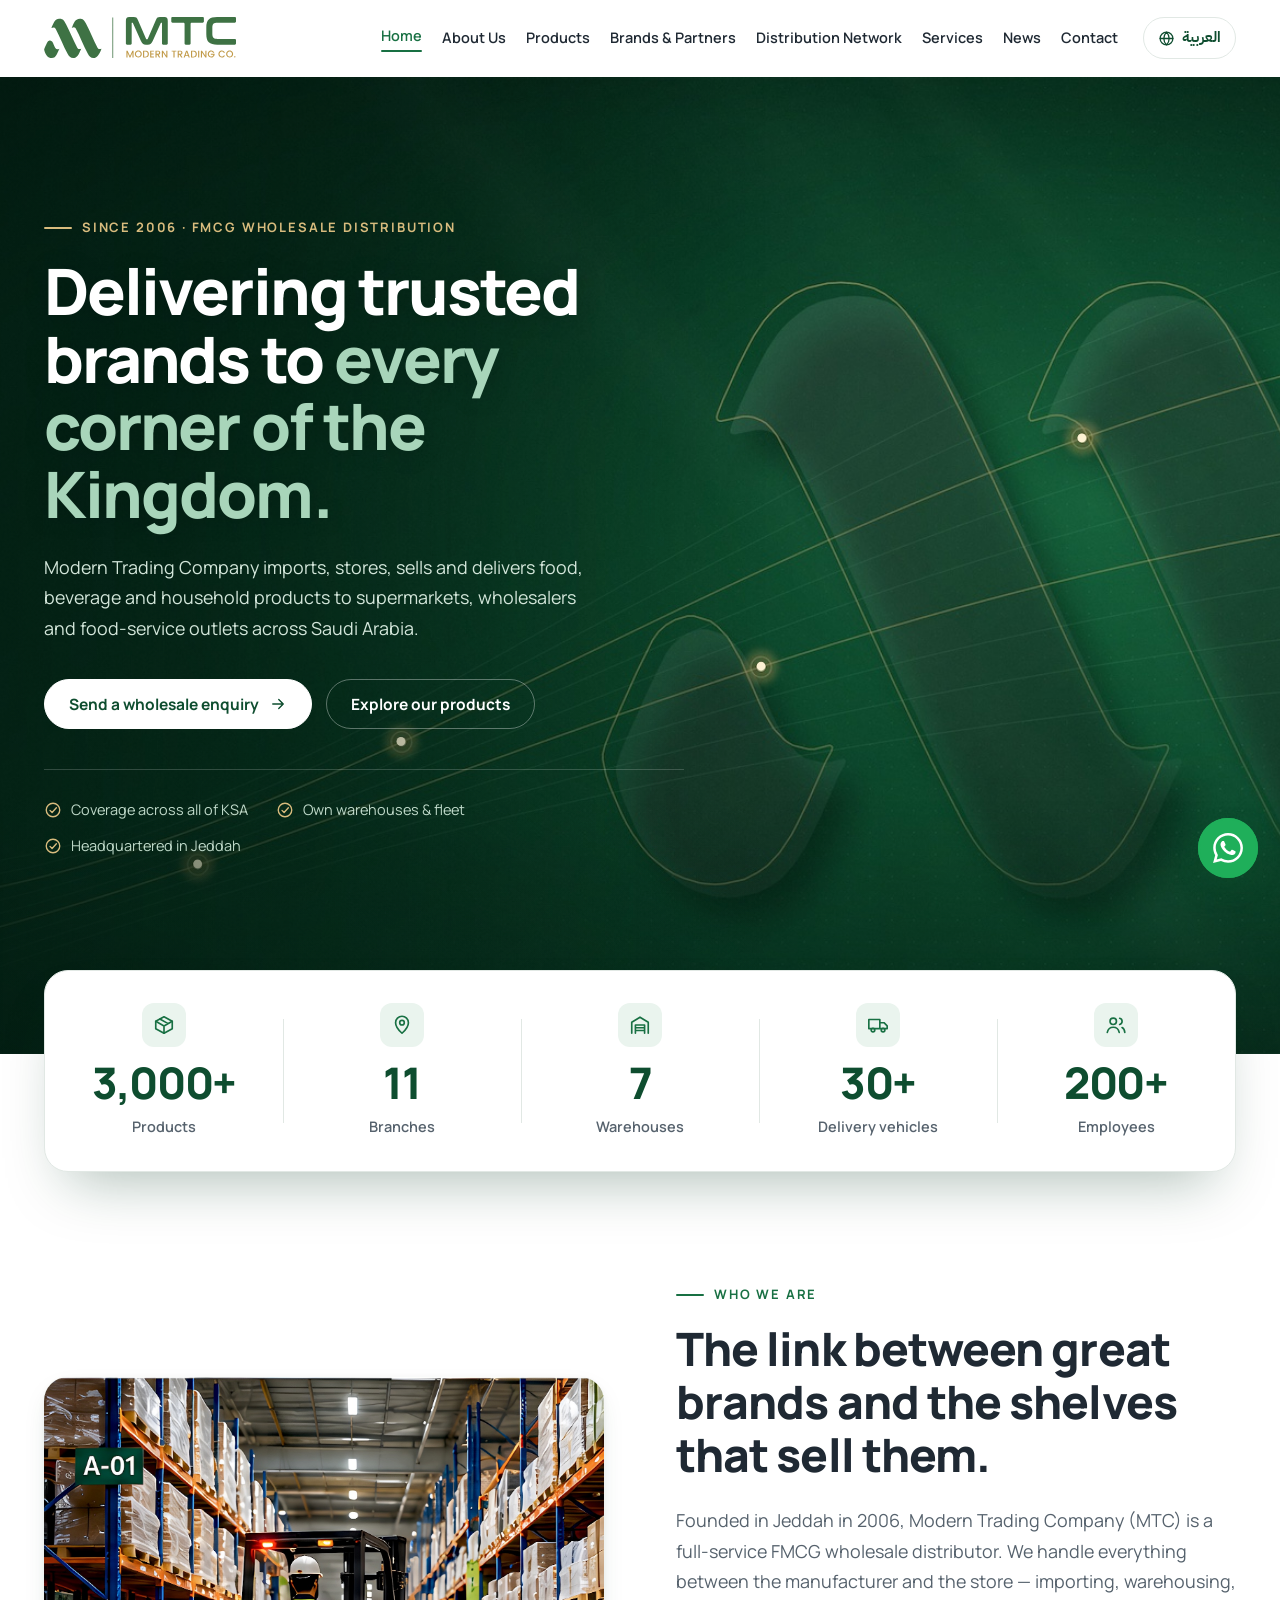
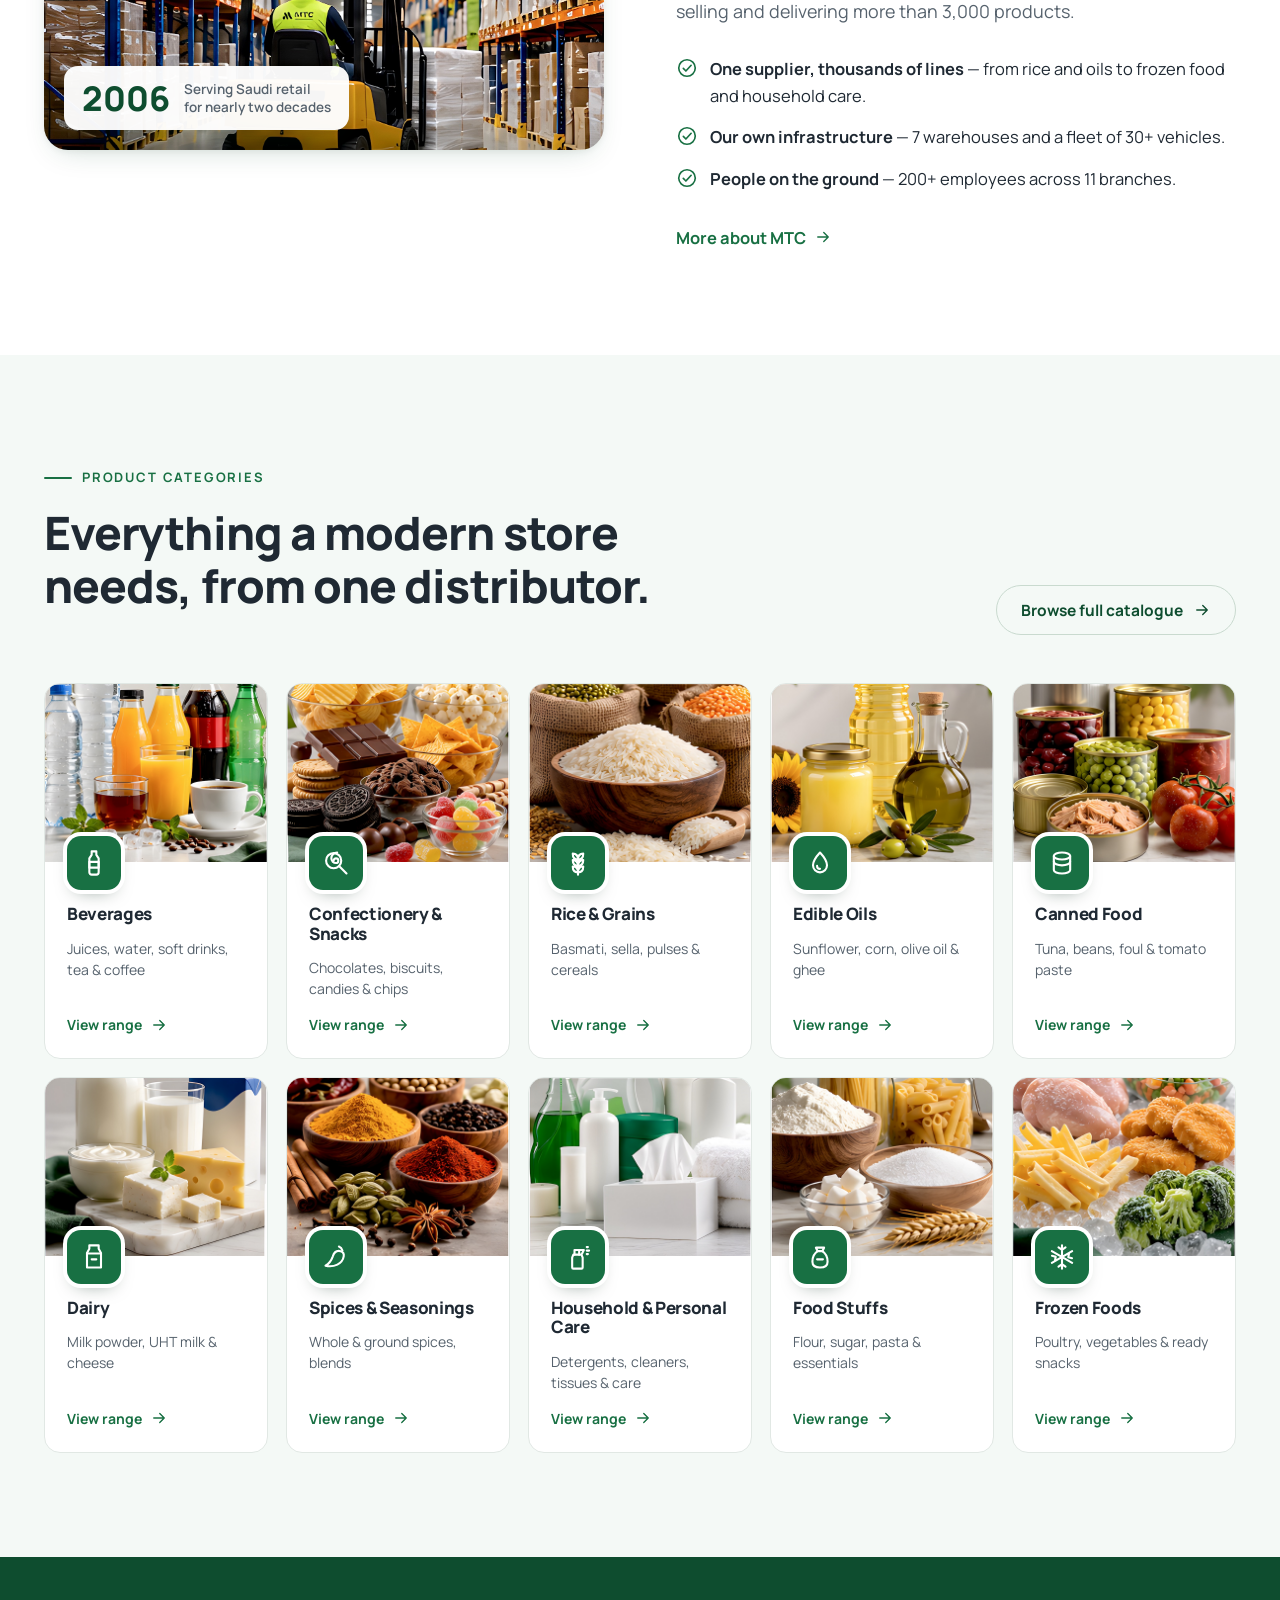
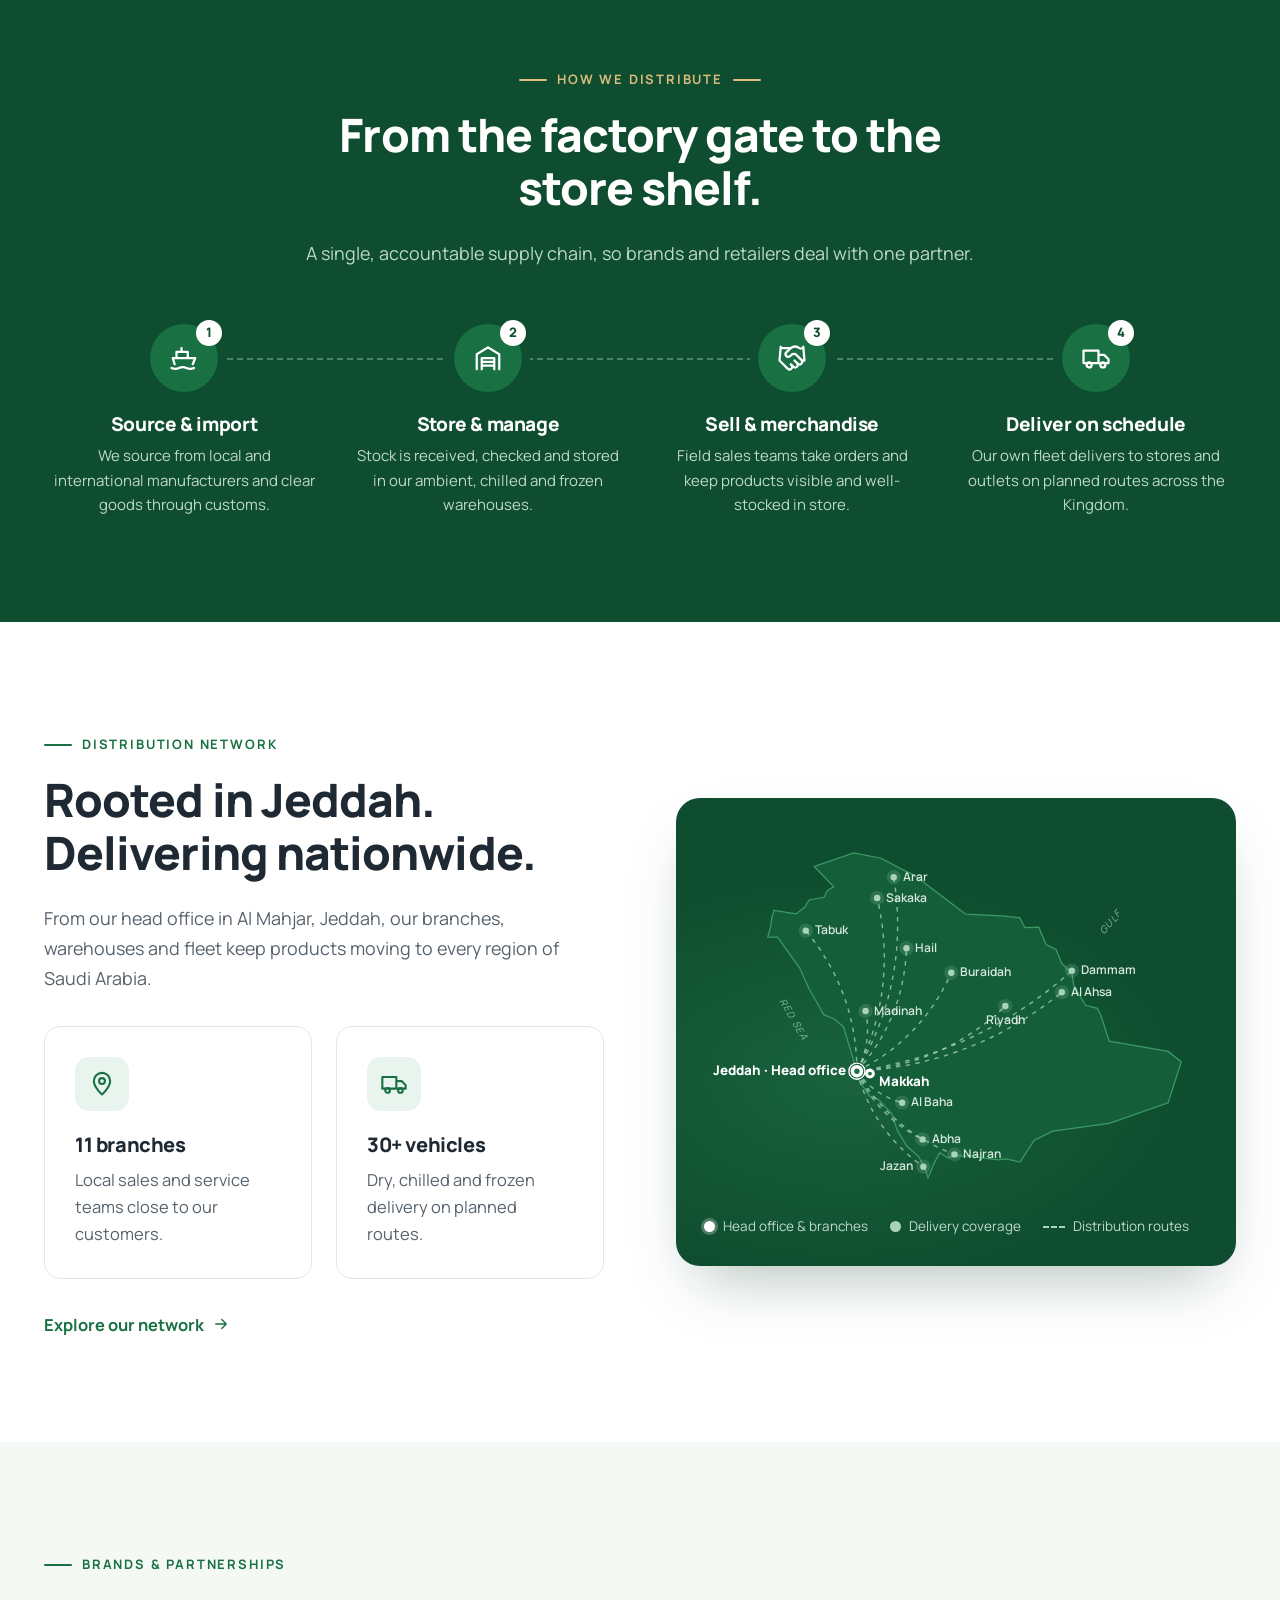
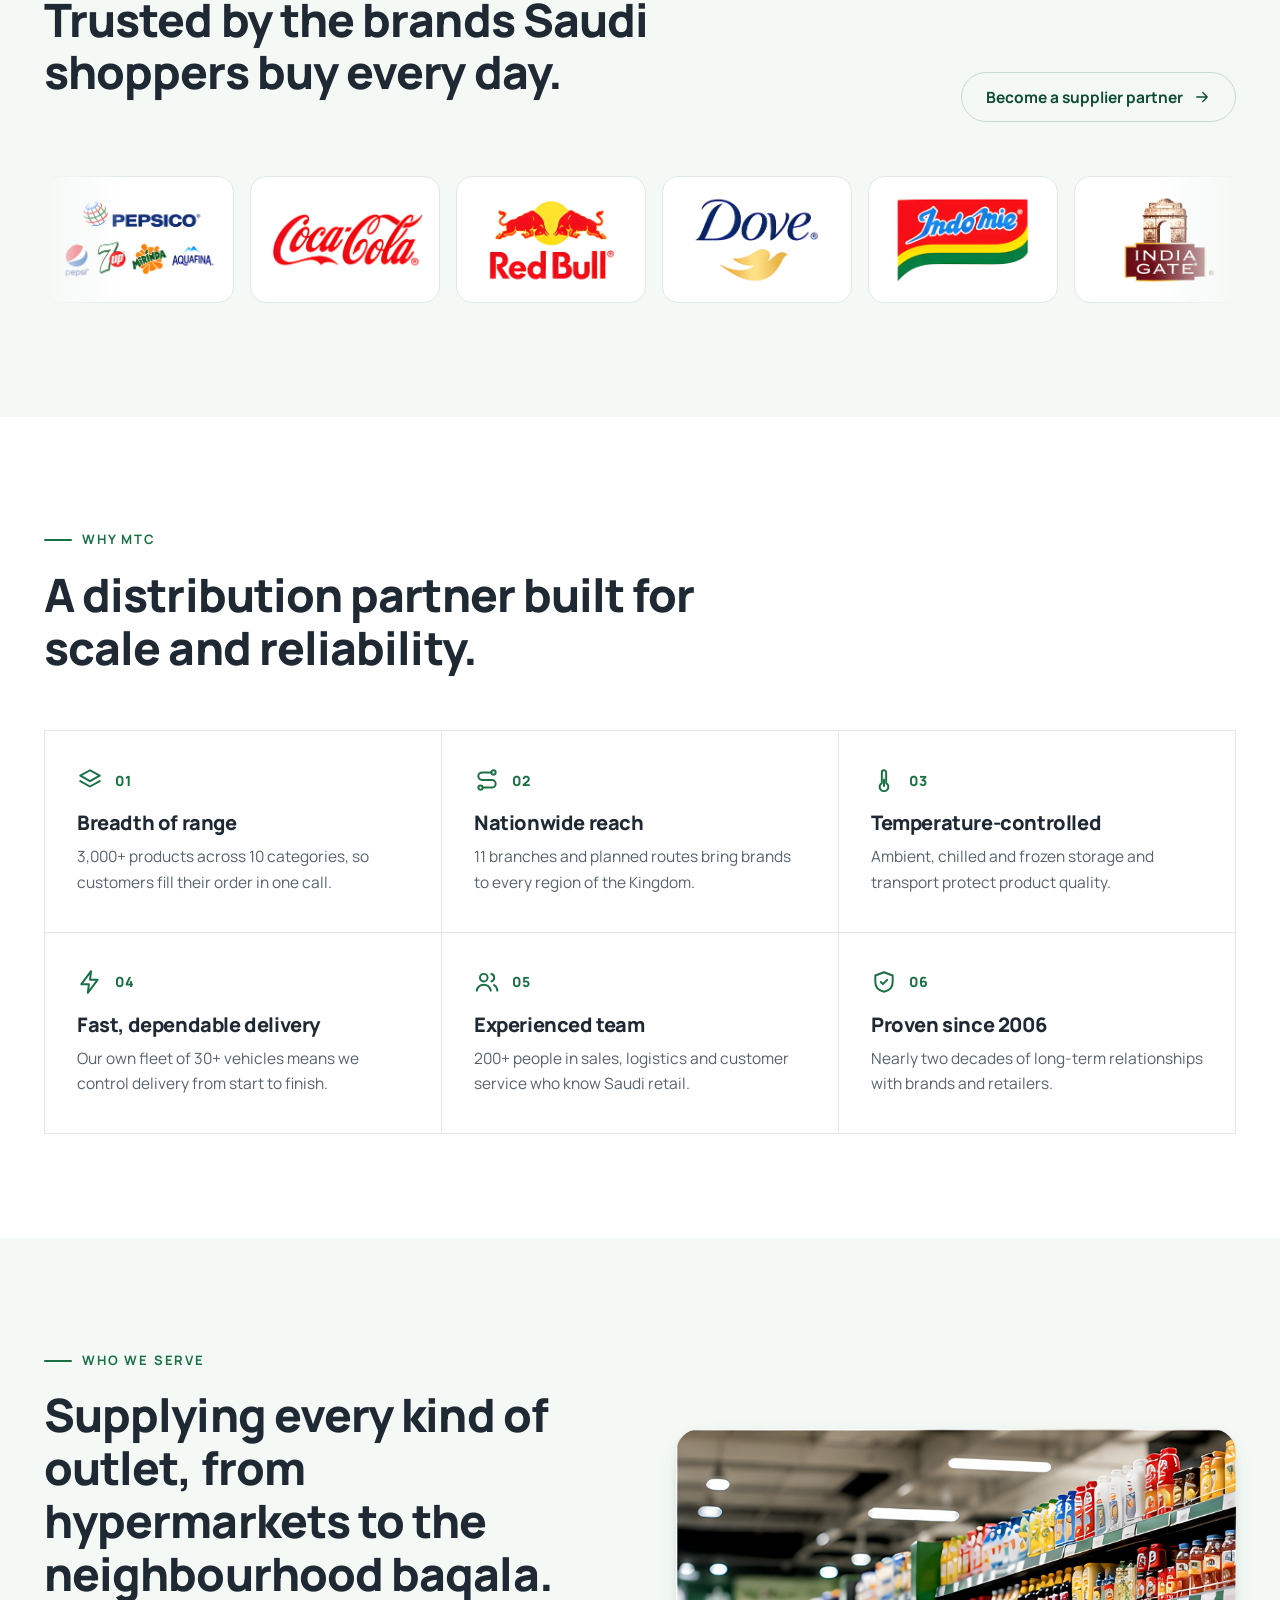
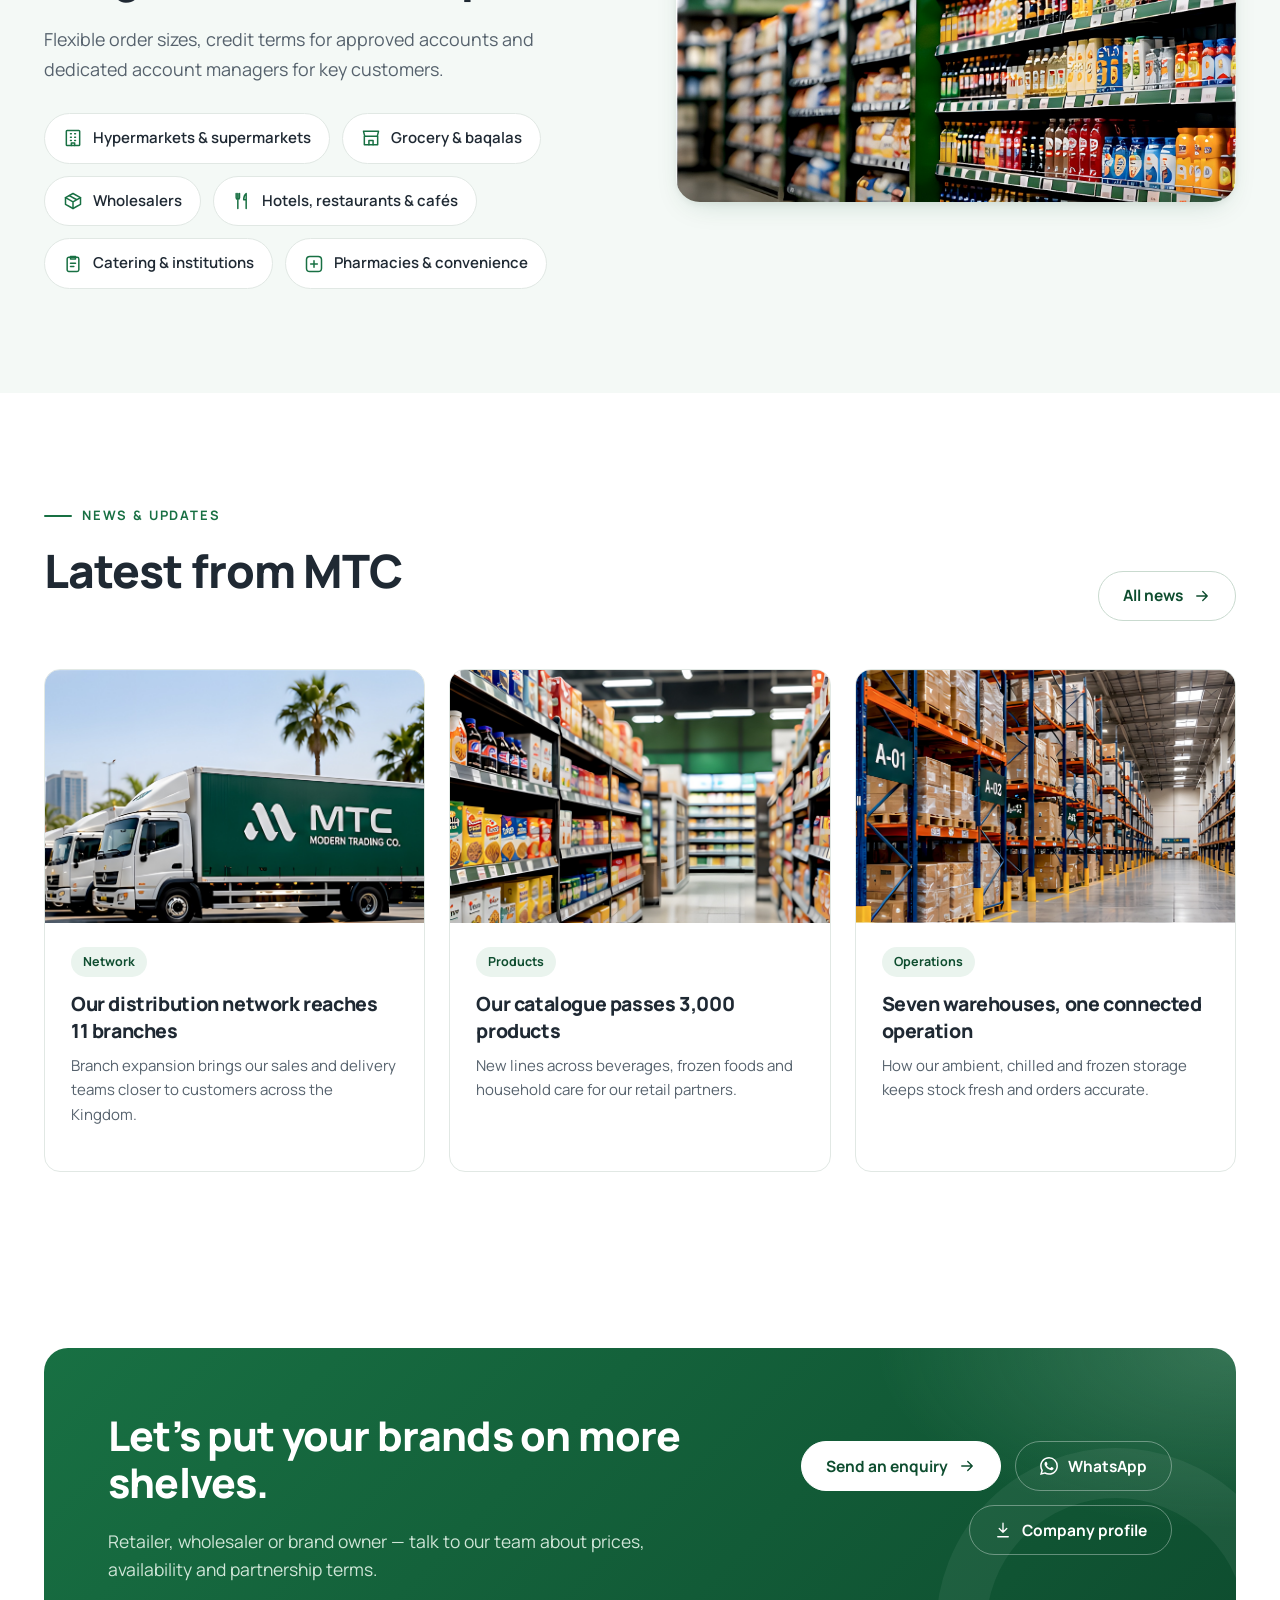
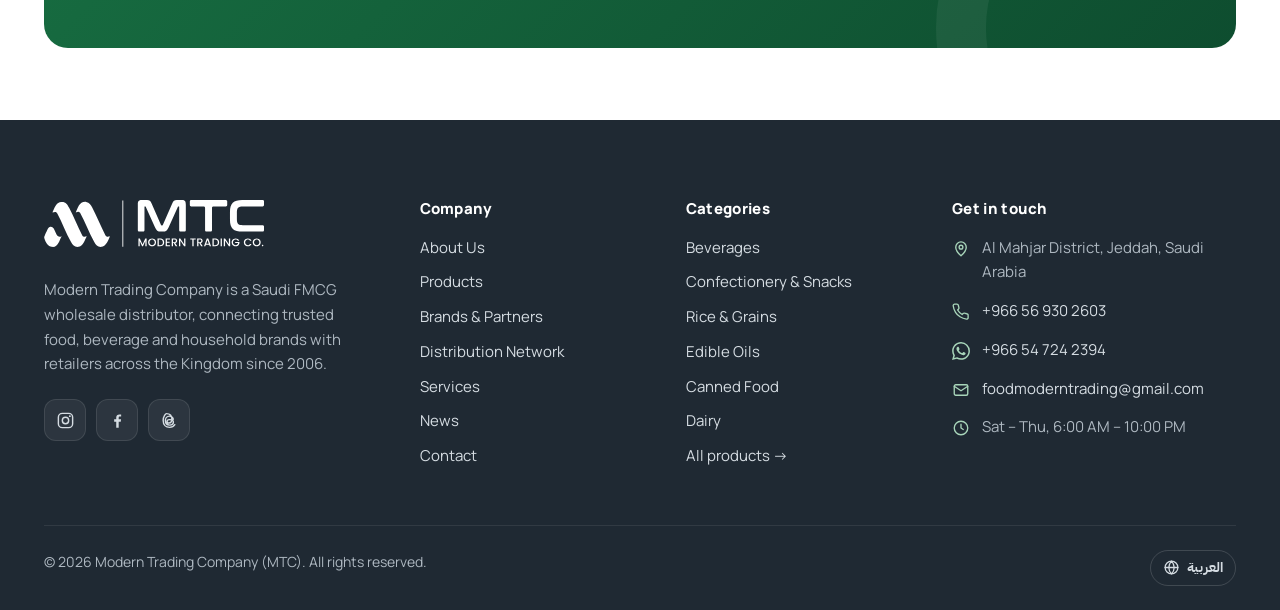
==== commit b78bc13a: "Homepage hero: animated MTC brand artwork Use the MTC glass-mark artwork as the hero background (wid" ====
--- a/index.html
+++ b/index.html
@@ -22,7 +22,7 @@
   <link rel="preconnect" href="https://fonts.googleapis.com">
   <link rel="preconnect" href="https://fonts.gstatic.com" crossorigin>
   <link href="https://fonts.googleapis.com/css2?family=IBM+Plex+Sans+Arabic:wght@400;500;600;700&family=Manrope:wght@400;500;600;700;800&display=swap" rel="stylesheet">
-  <link rel="stylesheet" href="css/style.css?v=20261126c">
+  <link rel="stylesheet" href="css/style.css?v=20261126d">
   <script>(function(){var d=document.documentElement;d.className+=" js";try{var q=new URLSearchParams(location.search).get("lang");var l=q||localStorage.getItem("mtc-lang");if(l==="ar"){d.lang="ar";d.dir="rtl";}}catch(e){}})();</script>
 <script type="application/ld+json">
 {
@@ -79,11 +79,33 @@
 <main id="main">
 <!-- ================= HERO ================= -->
 <section class="hero hero-photo">
-  <!-- HERO PHOTO: English shows the MTC fleet, Arabic shows the MTC truck on the highway (the text side switches in Arabic).
-       AI concept images from the MTC photo pack; replace with real photos using the same file names. -->
+  <!-- HERO BACKGROUND: MTC brand artwork. Phones and portrait screens get the tall version, laptops/desktops the wide one.
+       Files: img/hero/ (replace with new artwork using the same names). -->
   <div class="hero-bg" aria-hidden="true">
-    <img lang="en" src="img/photos/hero-fleet-2000.jpg" srcset="img/photos/hero-fleet-1200.jpg 1200w, img/photos/hero-fleet-2000.jpg 1992w" sizes="100vw" width="1992" height="1104" alt="" fetchpriority="high">
-    <img lang="ar" src="img/photos/hero-highway-2000.jpg" srcset="img/photos/hero-highway-1200.jpg 1200w, img/photos/hero-highway-2000.jpg 2000w" sizes="100vw" width="2000" height="973" alt="" loading="lazy">
+  <div class="hero-art">
+    <div class="hero-drift">
+        <picture>
+          <source media="(max-aspect-ratio: 1/1)" srcset="img/hero/mtc-hero-mobile-720.jpg 720w, img/hero/mtc-hero-mobile-1080.jpg 1080w" sizes="100vw">
+          <img src="img/hero/mtc-hero-desktop-1600.jpg" srcset="img/hero/mtc-hero-desktop-1600.jpg 1600w, img/hero/mtc-hero-desktop-2880.jpg 2880w" sizes="100vw" width="2880" height="1606" alt="" fetchpriority="high">
+        </picture>
+      <!-- Animated light on the gold route points (positions match the artwork exactly) -->
+      <svg class="hero-fx hero-fx-wide" viewBox="0 0 2880 1606" preserveAspectRatio="xMidYMid slice" focusable="false">
+        <g class="fx-dot" transform="translate(713 1293) scale(1.44)" style="--d:0.0s"><circle class="ring" r="10"/><circle class="halo" r="18"/><circle class="core" r="5"/></g>
+        <g class="fx-dot" transform="translate(1047 1092) scale(1.44)" style="--d:0.7s"><circle class="ring" r="10"/><circle class="halo" r="18"/><circle class="core" r="5"/></g>
+        <g class="fx-dot" transform="translate(1639 968) scale(1.44)" style="--d:1.4s"><circle class="ring" r="10"/><circle class="halo" r="18"/><circle class="core" r="5"/></g>
+        <g class="fx-dot" transform="translate(2166 593) scale(1.44)" style="--d:2.1s"><circle class="ring" r="10"/><circle class="halo" r="18"/><circle class="core" r="5"/></g>
+        <g class="fx-dot" transform="translate(2612 731) scale(1.44)" style="--d:2.8s"><circle class="ring" r="10"/><circle class="halo" r="18"/><circle class="core" r="5"/></g>
+      </svg>
+      <svg class="hero-fx hero-fx-tall" viewBox="0 0 1080 1910" preserveAspectRatio="xMidYMax slice" focusable="false">
+        <g class="fx-dot" transform="translate(266 1465) scale(1)" style="--d:0.0s"><circle class="ring" r="10"/><circle class="halo" r="18"/><circle class="core" r="5"/></g>
+        <g class="fx-dot" transform="translate(392 1261) scale(1)" style="--d:0.7s"><circle class="ring" r="10"/><circle class="halo" r="18"/><circle class="core" r="5"/></g>
+        <g class="fx-dot" transform="translate(615 1136) scale(1)" style="--d:1.4s"><circle class="ring" r="10"/><circle class="halo" r="18"/><circle class="core" r="5"/></g>
+        <g class="fx-dot" transform="translate(812 701) scale(1)" style="--d:2.1s"><circle class="ring" r="10"/><circle class="halo" r="18"/><circle class="core" r="5"/></g>
+        <g class="fx-dot" transform="translate(979 866) scale(1)" style="--d:2.8s"><circle class="ring" r="10"/><circle class="halo" r="18"/><circle class="core" r="5"/></g>
+      </svg>
+    </div>
+    <div class="hero-sheen"></div>
+  </div>
   </div>
   <div class="container hero-grid">
     <div>
@@ -427,6 +449,6 @@
 </footer>
 <a class="wa-float" href="https://wa.me/966547242394?text=Hello%20MTC%2C%20I%20have%20a%20wholesale%20enquiry." target="_blank" rel="noopener" aria-label="Chat with MTC on WhatsApp" data-ar-aria-label="تواصل مع الشركة عبر واتساب"><svg viewBox="0 0 24 24" aria-hidden="true" focusable="false"><path fill="currentColor" d="M17.47 14.38c-.3-.15-1.76-.87-2.03-.97-.27-.1-.47-.15-.67.15-.2.3-.77.97-.94 1.16-.17.2-.35.22-.64.08-.3-.15-1.26-.47-2.39-1.48-.88-.79-1.48-1.76-1.65-2.06-.17-.3-.02-.46.13-.6.13-.14.3-.35.45-.52.15-.18.2-.3.3-.5.1-.2.05-.37-.03-.52-.07-.15-.67-1.61-.92-2.2-.24-.58-.49-.5-.67-.51h-.57c-.2 0-.52.07-.79.37-.27.3-1.04 1.02-1.04 2.48s1.07 2.88 1.21 3.07c.15.2 2.1 3.2 5.08 4.49.71.31 1.26.49 1.7.63.71.22 1.36.19 1.87.12.57-.09 1.76-.72 2-1.41.25-.7.25-1.29.18-1.41-.08-.13-.27-.2-.57-.35m-5.42 7.4h-.01a9.87 9.87 0 0 1-5.03-1.38l-.36-.21-3.74.98 1-3.65-.24-.37a9.86 9.86 0 0 1-1.51-5.26c0-5.45 4.44-9.88 9.89-9.88 2.64 0 5.12 1.03 6.99 2.9a9.83 9.83 0 0 1 2.89 6.99c0 5.45-4.44 9.88-9.89 9.88m8.41-18.3A11.82 11.82 0 0 0 12.05 0C5.5 0 .16 5.34.16 11.89c0 2.1.55 4.14 1.59 5.95L.06 24l6.3-1.65a11.88 11.88 0 0 0 5.68 1.45h.01c6.55 0 11.89-5.34 11.89-11.89a11.82 11.82 0 0 0-3.48-8.41z"/></svg><span class="tip"><span lang="en">Chat on WhatsApp</span><span lang="ar">تواصل عبر واتساب</span></span></a>
 
-<script src="js/main.js?v=20261126c" defer></script>
+<script src="js/main.js?v=20261126d" defer></script>
 </body>
 </html>
--- a/css/style.css
+++ b/css/style.css
@@ -959,39 +959,80 @@
 /* Elements waiting to slide in sideways must never widen the page */
 main { overflow-x: clip; }
 
-/* ---------- Homepage hero: full-width photo banner ---------- */
-.hero.hero-photo { background: var(--green-deep); padding-block: 132px 196px; min-height: min(88vh, 860px); display: grid; align-items: center; isolation: isolate; }
+/* ---------- Homepage hero: MTC brand artwork background ---------- */
+.hero.hero-photo { background: #06331F; padding-block: 132px 196px; min-height: min(88vh, 860px); display: grid; align-items: center; isolation: isolate; }
 .hero.hero-photo::before { display: none; }
 .hero-bg { position: absolute; inset: 0; z-index: -1; overflow: hidden; }
-.hero-bg img { width: 100%; height: 100%; object-fit: cover; object-position: 96% 55%; animation: hero-in 1.6s var(--ease) both; }
-html[dir="rtl"] .hero-bg img { object-position: 28% 55%; }
-/* deep MTC-green fade on the text side, soft vignette top and bottom */
+.hero-bg picture, .hero-bg img { display: block; width: 100%; height: 100%; }
+.hero-bg img { object-fit: cover; object-position: 50% 50%; }
+/* the artwork is already dark on the text side; just a light fade for contrast and to blend into the stats card */
 .hero-bg::after {
   content: ""; position: absolute; inset: 0; pointer-events: none;
   background:
-    linear-gradient(90deg, rgba(4, 36, 23, .97) 0%, rgba(4, 36, 23, .9) 30%, rgba(4, 36, 23, .6) 50%, rgba(4, 36, 23, .12) 72%, rgba(4, 36, 23, 0) 100%),
-    linear-gradient(0deg, rgba(4, 36, 23, .9) 0%, rgba(4, 36, 23, 0) 30%),
-    linear-gradient(180deg, rgba(4, 36, 23, .45) 0%, rgba(4, 36, 23, 0) 22%);
-}
+    linear-gradient(90deg, rgba(3, 30, 19, .5) 0%, rgba(3, 30, 19, .2) 40%, rgba(3, 30, 19, 0) 60%),
+    linear-gradient(0deg, rgba(3, 30, 19, .5) 0%, rgba(3, 30, 19, 0) 26%);
+}
+/* Arabic: text sits on the right over the MTC mark, so the mark becomes a soft watermark behind it (the logo is never mirrored) */
 html[dir="rtl"] .hero-bg::after {
   background:
-    linear-gradient(270deg, rgba(4, 36, 23, .97) 0%, rgba(4, 36, 23, .9) 30%, rgba(4, 36, 23, .6) 50%, rgba(4, 36, 23, .12) 72%, rgba(4, 36, 23, 0) 100%),
-    linear-gradient(0deg, rgba(4, 36, 23, .9) 0%, rgba(4, 36, 23, 0) 30%),
-    linear-gradient(180deg, rgba(4, 36, 23, .45) 0%, rgba(4, 36, 23, 0) 22%);
-}
-.hero-photo .hero-grid { grid-template-columns: minmax(0, 660px); }
-.hero-photo h1 { text-shadow: 0 2px 24px rgba(0, 0, 0, .25); }
+    linear-gradient(270deg, rgba(3, 30, 19, .82) 0%, rgba(3, 30, 19, .62) 40%, rgba(3, 30, 19, .15) 64%, rgba(3, 30, 19, 0) 80%),
+    linear-gradient(0deg, rgba(3, 30, 19, .5) 0%, rgba(3, 30, 19, 0) 26%);
+}
+.hero-photo .hero-grid { grid-template-columns: minmax(0, 640px); }
+.hero-photo h1 { text-shadow: 0 2px 24px rgba(0, 0, 0, .2); }
 .hero-photo .lead { color: #D3E6DA; }
-.hero-photo .hero-trust { border-top-color: rgba(255, 255, 255, .2); }
-@keyframes hero-in { from { opacity: 0; transform: scale(1.06); } to { opacity: 1; transform: scale(1); } }
-@media (max-width: 1024px) {
-  .hero.hero-photo { padding-block: 96px 180px; min-height: 0; }
-  .hero-bg img, html[dir="rtl"] .hero-bg img { object-position: 22% 45%; }
-  .hero-bg::after, html[dir="rtl"] .hero-bg::after {
-    background: linear-gradient(180deg, rgba(4, 36, 23, .94) 0%, rgba(4, 36, 23, .9) 55%, rgba(4, 36, 23, .62) 82%, rgba(4, 36, 23, .8) 100%);
-  }
-}
-@media (max-width: 760px) {
-  .hero.hero-photo { padding-block: 64px 170px; }
-}
-@media (prefers-reduced-motion: reduce) { .hero-bg img { animation: none; } }
+.hero-photo .hero-trust { border-top-color: rgba(255, 255, 255, .18); }
+@keyframes hero-in { from { opacity: 0; transform: scale(1.04); } to { opacity: 1; transform: none; } }
+/* landscape tablets / small laptops: full-width text crosses the mark, so deepen the fade */
+@media (max-width: 1024px) and (min-aspect-ratio: 1/1) {
+  .hero-bg::after, html[dir="rtl"] .hero-bg::after { background: linear-gradient(0deg, rgba(3, 30, 19, .6) 0%, rgba(3, 30, 19, .55) 100%); }
+}
+@media (max-width: 1024px) { .hero.hero-photo { padding-block: 96px 180px; min-height: 0; } }
+/* phones & portrait screens: tall artwork, mark anchored at the bottom, text on the clean top area */
+@media (max-aspect-ratio: 1/1) {
+  .hero-bg img, html[dir="rtl"] .hero-bg img { object-position: 50% 100%; }
+  .hero-bg::after, html[dir="rtl"] .hero-bg::after { background: linear-gradient(180deg, rgba(3, 30, 19, .35) 0%, rgba(3, 30, 19, 0) 45%, rgba(3, 30, 19, 0) 80%, rgba(3, 30, 19, .35) 100%); }
+  .hero.hero-photo { padding-block: 72px 220px; }
+}
+
+
+/* ---------- Homepage hero: clean animation layer ----------
+   .hero-art   fades the artwork in on load
+   .hero-drift very slow zoom/drift of artwork + light points together (so they stay aligned)
+   .fx-dot     gold route points pulse one after another, like a signal moving through the network
+   .hero-sheen soft light sweep across the glass MTC mark */
+.hero-art { position: absolute; inset: 0; animation: hero-in 1.6s var(--ease) both; }
+.hero-drift { position: absolute; inset: 0; transform-origin: 62% 58%; animation: hero-drift 26s ease-in-out infinite alternate; will-change: transform; }
+.hero-fx { position: absolute; inset: 0; width: 100%; height: 100%; overflow: visible; pointer-events: none; }
+.hero-fx-tall { display: none; }
+.fx-dot circle { transform-box: fill-box; transform-origin: center; }
+.fx-dot .core { fill: #FFF4D6; opacity: .95; }
+.fx-dot .halo { fill: #F2CF7A; opacity: 0; filter: blur(6px); animation: fx-glow 4.2s ease-in-out infinite; animation-delay: calc(var(--d) + 1.2s); }
+.fx-dot .ring { fill: none; stroke: #F2D58C; stroke-width: 1.6; opacity: 0; animation: fx-ring 4.2s cubic-bezier(.2, .7, .3, 1) infinite; animation-delay: calc(var(--d) + 1.2s); }
+.hero-sheen {
+  position: absolute; inset: -10% -40%; pointer-events: none; mix-blend-mode: screen;
+  background: linear-gradient(105deg, transparent 42%, rgba(255, 232, 180, .07) 48%, rgba(255, 240, 205, .12) 50%, rgba(255, 232, 180, .07) 52%, transparent 58%);
+  transform: translateX(-45%); animation: hero-sheen 11s ease-in-out infinite 2.4s;
+}
+@keyframes hero-drift { from { transform: scale(1) translate3d(0, 0, 0); } to { transform: scale(1.045) translate3d(-1%, -.6%, 0); } }
+@keyframes fx-ring { 0% { opacity: 0; transform: scale(.6); } 12% { opacity: .9; } 70%, 100% { opacity: 0; transform: scale(3.4); } }
+@keyframes fx-glow { 0%, 100% { opacity: 0; transform: scale(.7); } 18% { opacity: .75; transform: scale(1.15); } 55% { opacity: .15; transform: scale(1); } }
+@keyframes hero-sheen { 0% { transform: translateX(-45%); } 55%, 100% { transform: translateX(45%); } }
+/* headline content rises in, one line after another */
+.hero-photo .hero-grid > div > * { animation: hero-rise .95s var(--ease) both; }
+.hero-photo .hero-grid > div > :nth-child(1) { animation-delay: .15s; }
+.hero-photo .hero-grid > div > :nth-child(2) { animation-delay: .3s; }
+.hero-photo .hero-grid > div > :nth-child(3) { animation-delay: .45s; }
+.hero-photo .hero-grid > div > :nth-child(4) { animation-delay: .6s; }
+.hero-photo .hero-grid > div > :nth-child(5) { animation-delay: .75s; }
+@keyframes hero-rise { from { opacity: 0; transform: translateY(22px); } to { opacity: 1; transform: none; } }
+/* phones & portrait screens: tall artwork, anchored at the bottom */
+@media (max-aspect-ratio: 1/1) {
+  .hero-fx-wide { display: none; }
+  .hero-fx-tall { display: block; }
+  .hero-drift { transform-origin: 50% 80%; }
+}
+@media (prefers-reduced-motion: reduce) {
+  .hero-art, .hero-drift, .hero-sheen, .fx-dot .ring, .fx-dot .halo, .hero-photo .hero-grid > div > * { animation: none !important; }
+  .hero-sheen { display: none; }
+}
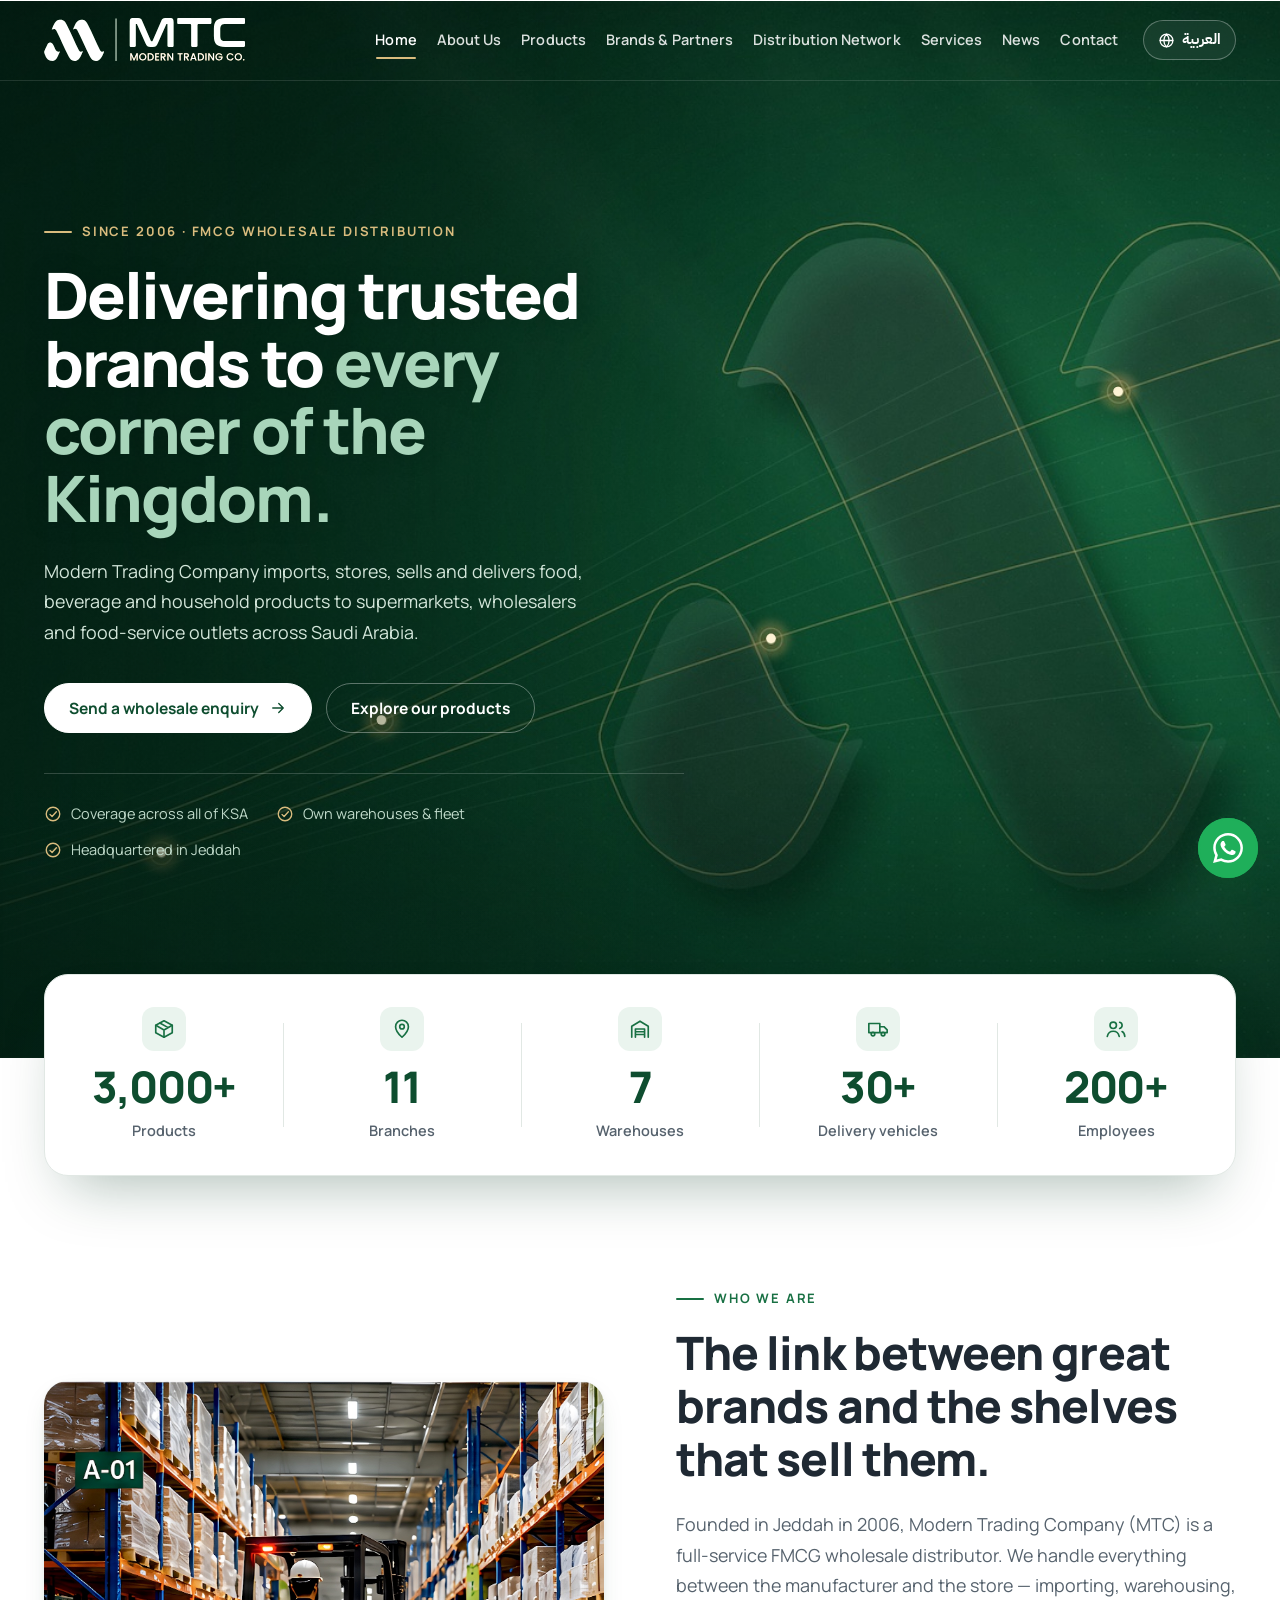
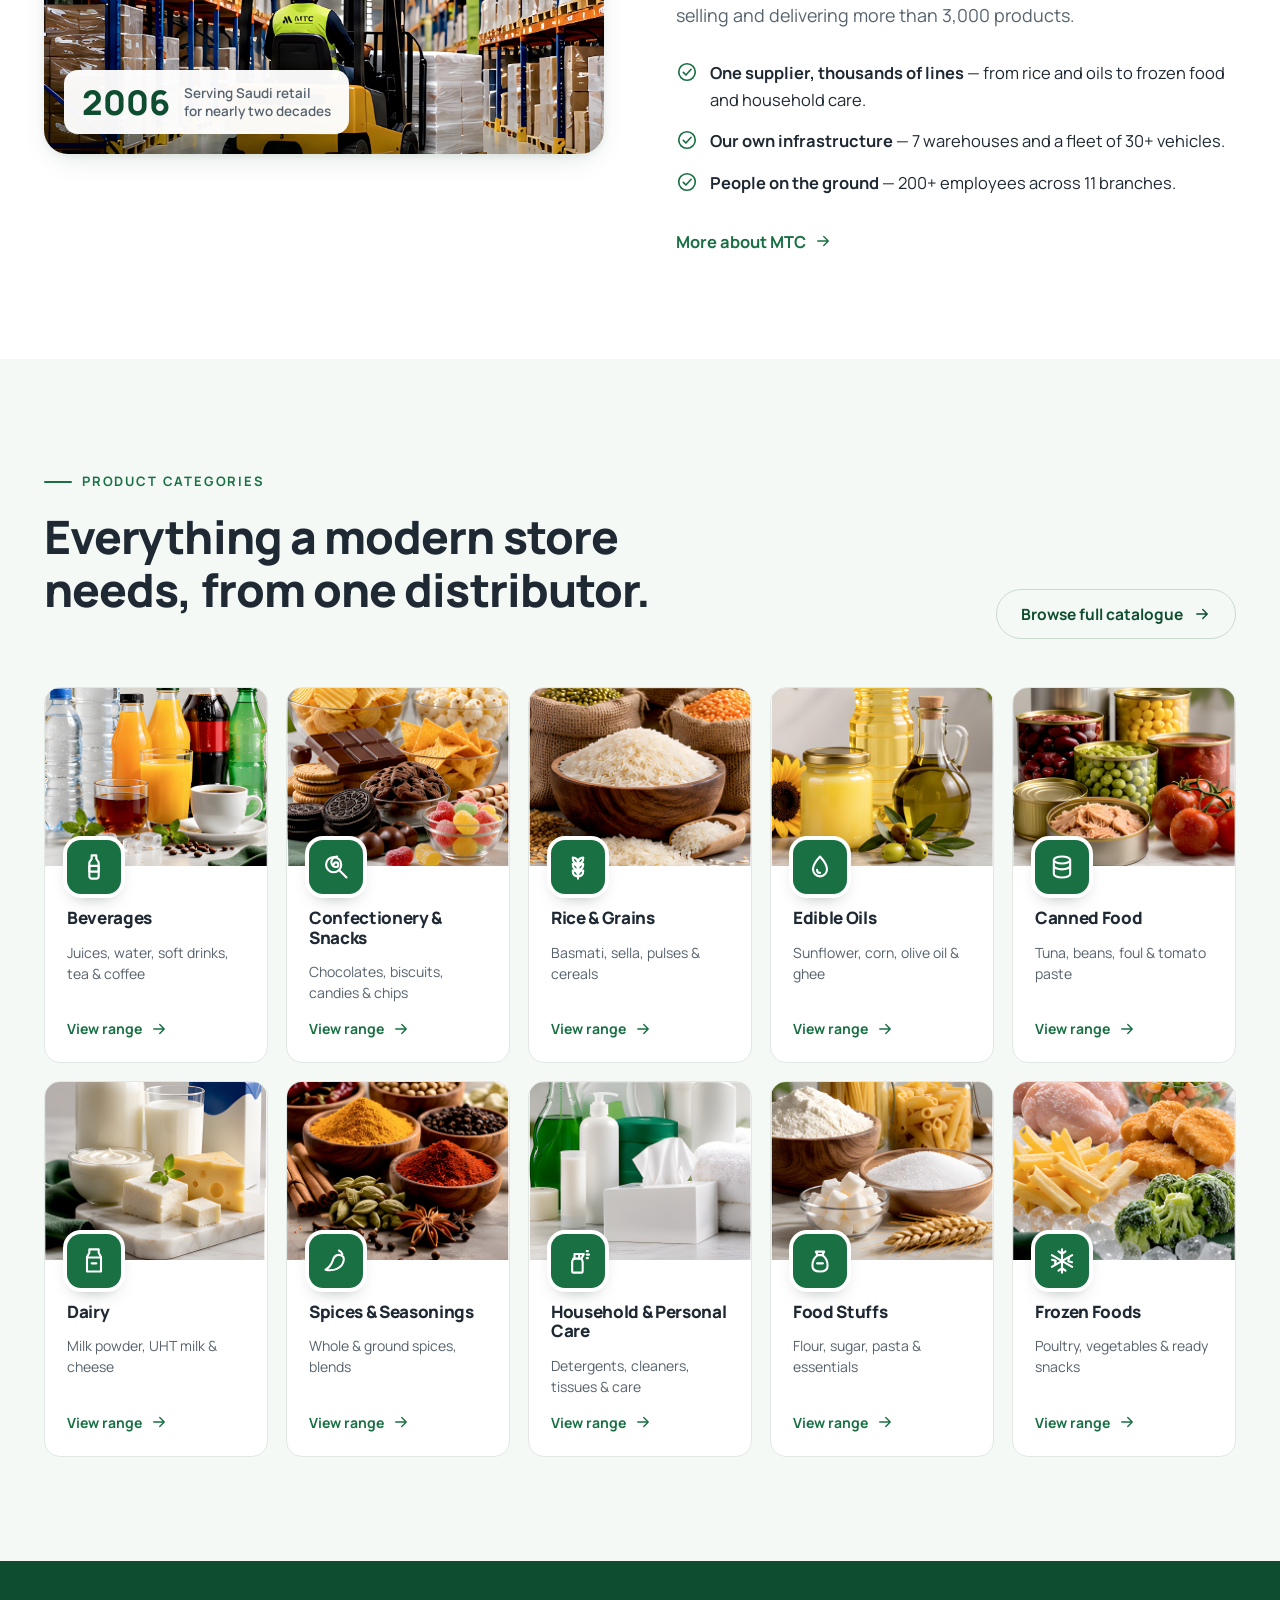
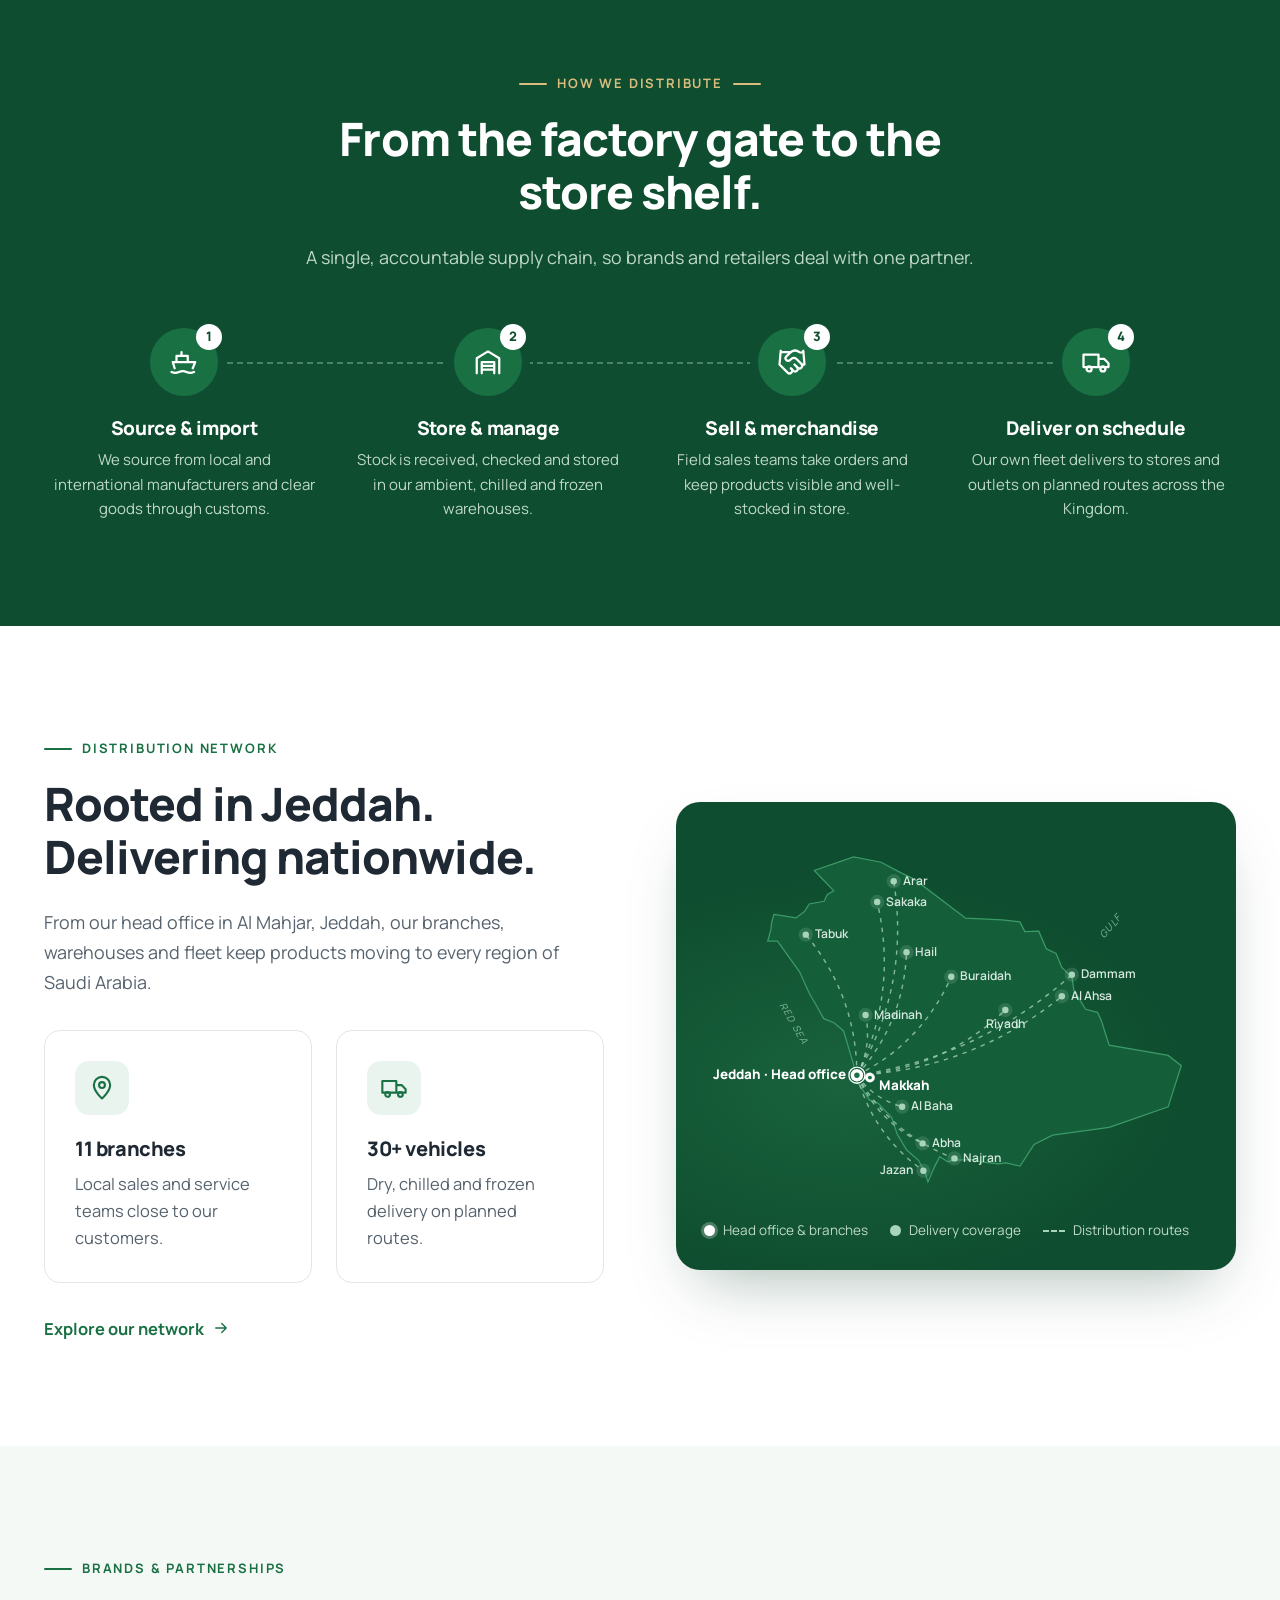
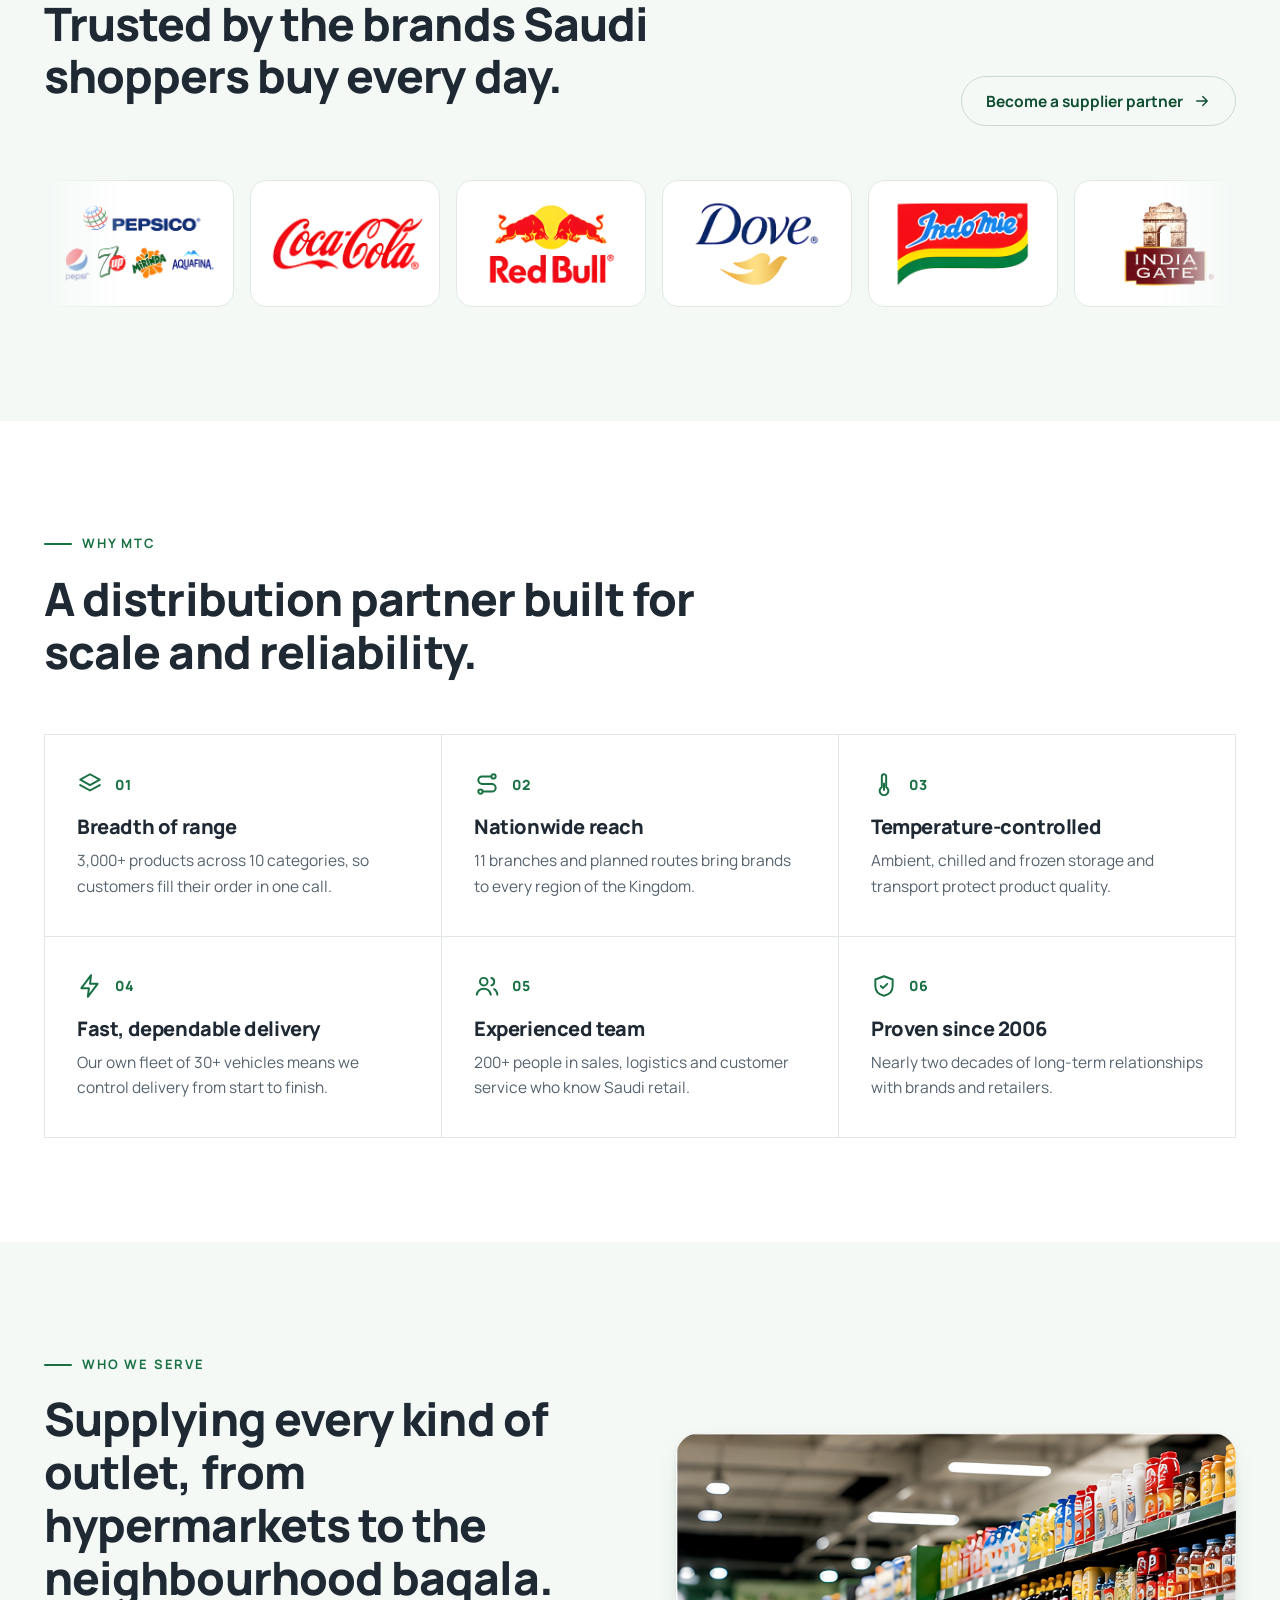
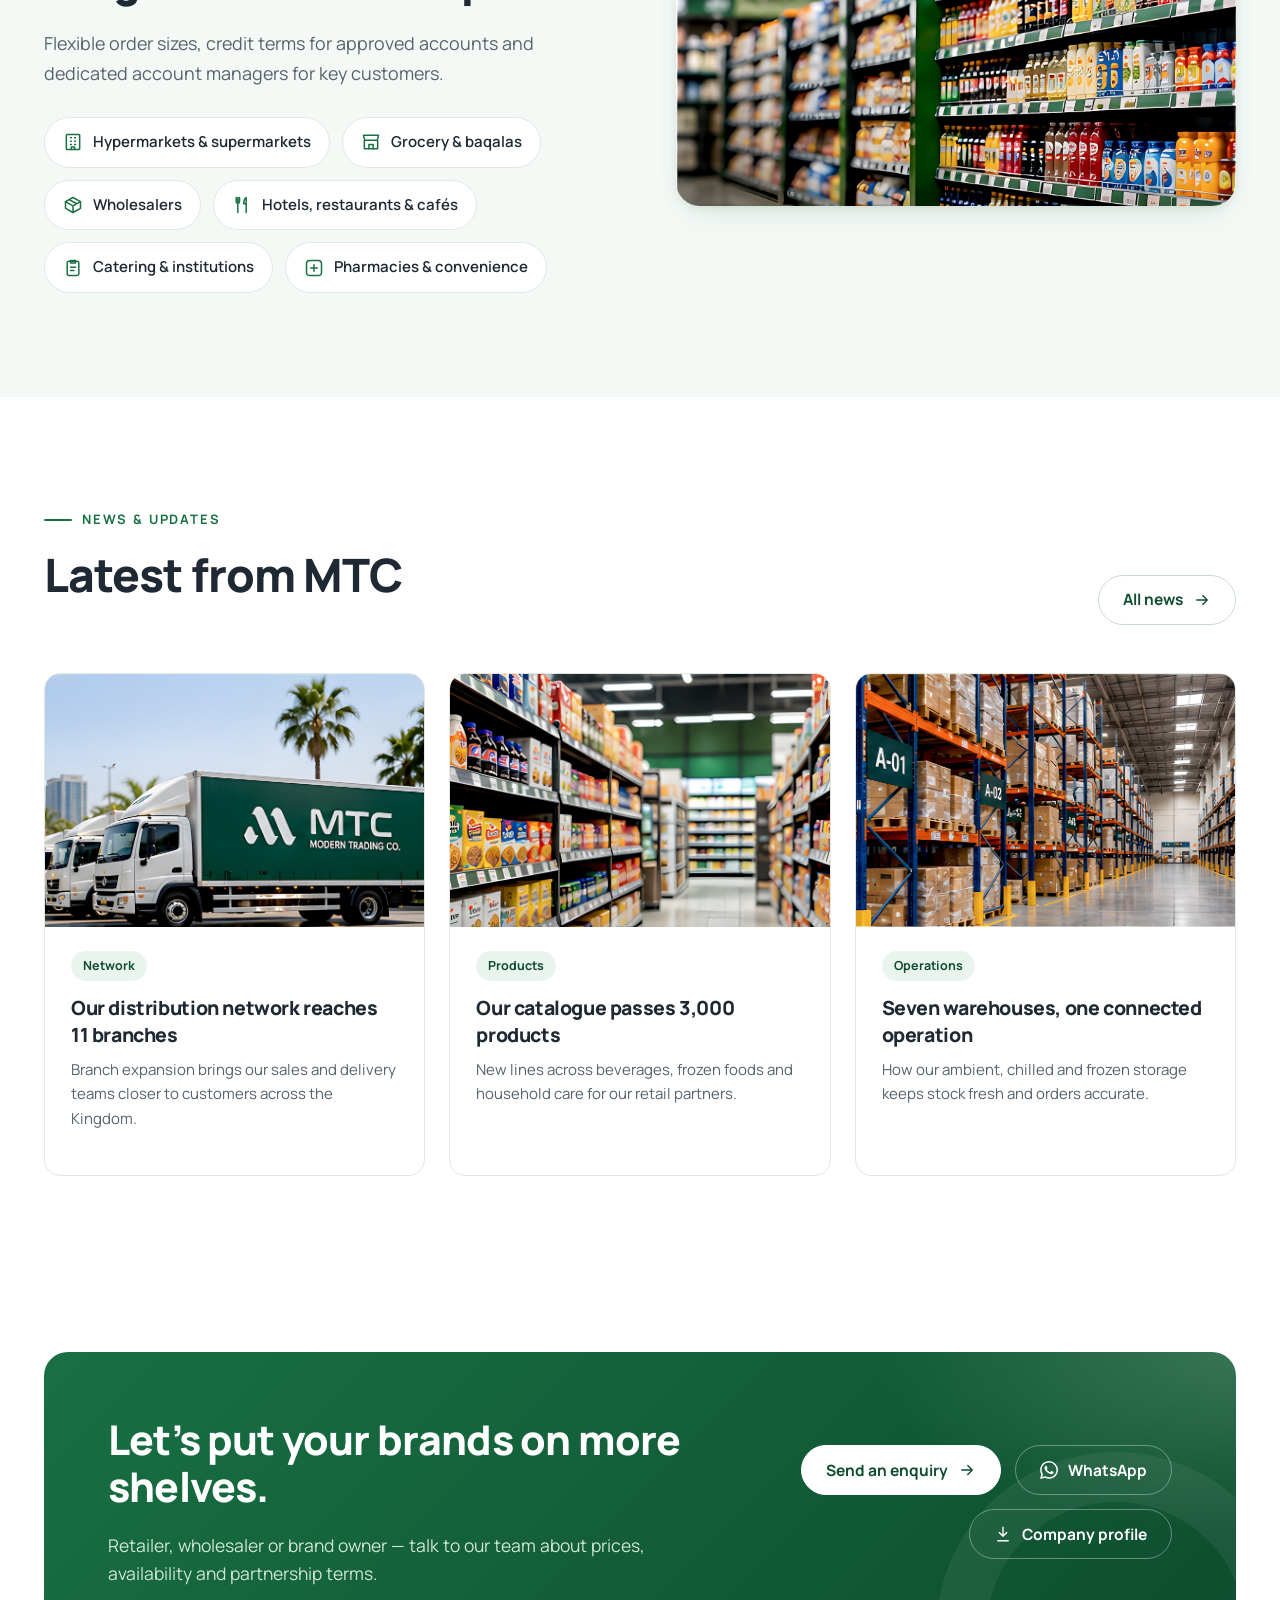
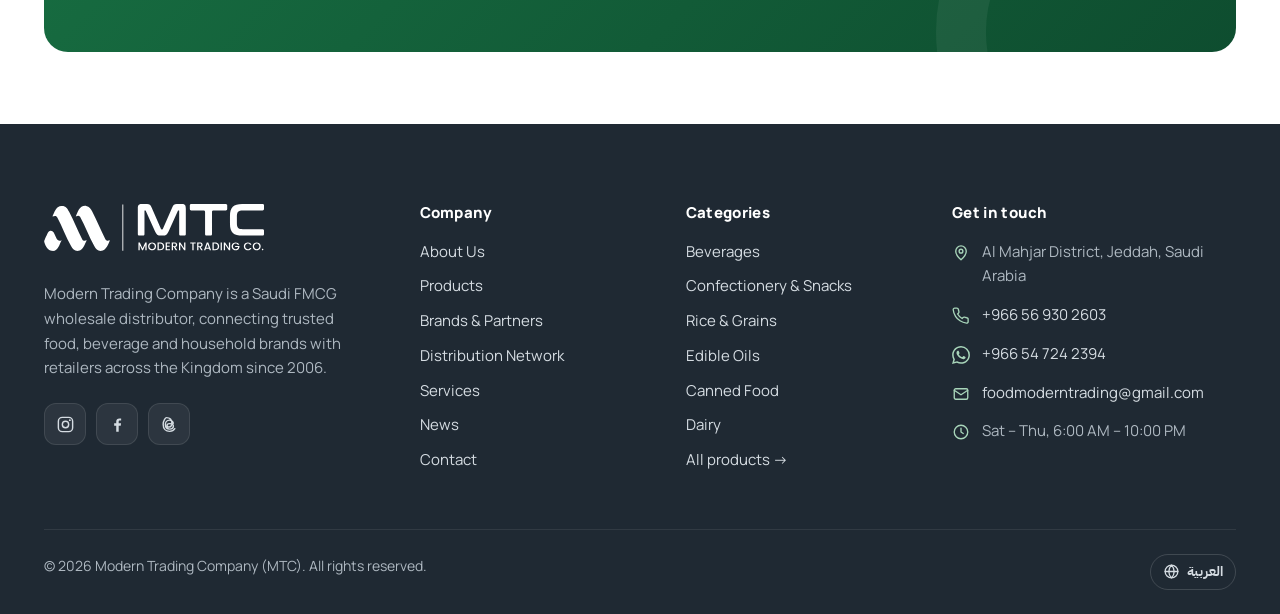
==== commit 2920b100: "Corporate transparent header Header is transparent over the dark top banner on every page (white log" ====
--- a/index.html
+++ b/index.html
@@ -22,7 +22,7 @@
   <link rel="preconnect" href="https://fonts.googleapis.com">
   <link rel="preconnect" href="https://fonts.gstatic.com" crossorigin>
   <link href="https://fonts.googleapis.com/css2?family=IBM+Plex+Sans+Arabic:wght@400;500;600;700&family=Manrope:wght@400;500;600;700;800&display=swap" rel="stylesheet">
-  <link rel="stylesheet" href="css/style.css?v=20261126d">
+  <link rel="stylesheet" href="css/style.css?v=20261126g">
   <script>(function(){var d=document.documentElement;d.className+=" js";try{var q=new URLSearchParams(location.search).get("lang");var l=q||localStorage.getItem("mtc-lang");if(l==="ar"){d.lang="ar";d.dir="rtl";}}catch(e){}})();</script>
 <script type="application/ld+json">
 {
@@ -47,10 +47,11 @@
 </head>
 <body>
 <a class="skip-link" href="#main"><span lang="en">Skip to content</span><span lang="ar">انتقل إلى المحتوى</span></a>
-<header class="site-header">
+<header class="site-header is-overlay">
   <div class="container header-inner">
     <a class="brand" href="index.html" aria-label="Modern Trading Company — home" data-ar-aria-label="شركة التجارة الحديثة — الصفحة الرئيسية">
-      <img src="img/logo/mtc-logo.svg" alt="Modern Trading Company (MTC)" data-ar-alt="شركة التجارة الحديثة" width="383" height="84">
+      <img class="logo-dark" src="img/logo/mtc-logo.svg" alt="Modern Trading Company (MTC)" data-ar-alt="شركة التجارة الحديثة" width="383" height="84">
+      <img class="logo-light" src="img/logo/mtc-logo-white.svg" alt="" aria-hidden="true" width="383" height="84">
     </a>
     <nav class="main-nav" id="main-nav" aria-label="Main" data-ar-aria-label="القائمة الرئيسية">
       <ul>
@@ -449,6 +450,6 @@
 </footer>
 <a class="wa-float" href="https://wa.me/966547242394?text=Hello%20MTC%2C%20I%20have%20a%20wholesale%20enquiry." target="_blank" rel="noopener" aria-label="Chat with MTC on WhatsApp" data-ar-aria-label="تواصل مع الشركة عبر واتساب"><svg viewBox="0 0 24 24" aria-hidden="true" focusable="false"><path fill="currentColor" d="M17.47 14.38c-.3-.15-1.76-.87-2.03-.97-.27-.1-.47-.15-.67.15-.2.3-.77.97-.94 1.16-.17.2-.35.22-.64.08-.3-.15-1.26-.47-2.39-1.48-.88-.79-1.48-1.76-1.65-2.06-.17-.3-.02-.46.13-.6.13-.14.3-.35.45-.52.15-.18.2-.3.3-.5.1-.2.05-.37-.03-.52-.07-.15-.67-1.61-.92-2.2-.24-.58-.49-.5-.67-.51h-.57c-.2 0-.52.07-.79.37-.27.3-1.04 1.02-1.04 2.48s1.07 2.88 1.21 3.07c.15.2 2.1 3.2 5.08 4.49.71.31 1.26.49 1.7.63.71.22 1.36.19 1.87.12.57-.09 1.76-.72 2-1.41.25-.7.25-1.29.18-1.41-.08-.13-.27-.2-.57-.35m-5.42 7.4h-.01a9.87 9.87 0 0 1-5.03-1.38l-.36-.21-3.74.98 1-3.65-.24-.37a9.86 9.86 0 0 1-1.51-5.26c0-5.45 4.44-9.88 9.89-9.88 2.64 0 5.12 1.03 6.99 2.9a9.83 9.83 0 0 1 2.89 6.99c0 5.45-4.44 9.88-9.89 9.88m8.41-18.3A11.82 11.82 0 0 0 12.05 0C5.5 0 .16 5.34.16 11.89c0 2.1.55 4.14 1.59 5.95L.06 24l6.3-1.65a11.88 11.88 0 0 0 5.68 1.45h.01c6.55 0 11.89-5.34 11.89-11.89a11.82 11.82 0 0 0-3.48-8.41z"/></svg><span class="tip"><span lang="en">Chat on WhatsApp</span><span lang="ar">تواصل عبر واتساب</span></span></a>
 
-<script src="js/main.js?v=20261126d" defer></script>
+<script src="js/main.js?v=20261126g" defer></script>
 </body>
 </html>
--- a/css/style.css
+++ b/css/style.css
@@ -1036,3 +1036,102 @@
   .hero-art, .hero-drift, .hero-sheen, .fx-dot .ring, .fx-dot .halo, .hero-photo .hero-grid > div > * { animation: none !important; }
   .hero-sheen { display: none; }
 }
+
+/* =====================================================================
+   CORPORATE HEADER
+   - Transparent over the dark top banner (class .is-overlay on the header),
+     turns into a frosted white bar once the page scrolls (.scrolled, added by main.js).
+   - White logo on dark, colour logo on white (two <img> in .brand).
+   - Clean text links with a gold underline; full-screen green menu on phones/tablets.
+   ===================================================================== */
+:root { --header-h: 80px; }
+.site-header { transition: border-color .35s, box-shadow .35s; }
+.site-header::before { transition: opacity .35s, background-color .35s; }
+.brand { position: relative; }
+.brand img { height: 44px; width: auto; transition: opacity .35s; }
+.brand .logo-light { position: absolute; inset-inline-start: 0; top: 50%; transform: translateY(-50%); opacity: 0; pointer-events: none; }
+
+/* links: plain text, gold underline grows on hover, marks the current page */
+.main-nav ul a { position: relative; padding-block: 10px; border-radius: 0; background: none !important; font-weight: 600; letter-spacing: .005em; color: var(--charcoal); transition: color .25s; }
+.main-nav ul a::after,
+.main-nav ul a[aria-current="page"]::after {
+  content: ""; position: absolute; display: block; inset-inline: 10px; bottom: 3px; height: 2px; margin: 0; border-radius: 2px;
+  background: var(--gold); transform: scaleX(0); transform-origin: center; transition: transform .35s var(--ease);
+}
+.main-nav ul a:hover, .main-nav ul a[aria-current="page"] { color: var(--green-dark); }
+.main-nav ul a:hover::after, .main-nav ul a[aria-current="page"]::after { transform: scaleX(1); }
+
+/* language switch + menu button: slim and quiet */
+.lang-toggle { min-height: 40px; padding: 7px 14px; border-width: 1px; background: transparent; transition: background-color .3s, border-color .3s, color .3s; }
+.lang-toggle:hover { background: var(--green-wash); border-color: var(--green); }
+.header-actions .btn { min-height: 42px; padding: 9px 20px; border-radius: 999px; transition: background-color .3s, color .3s, box-shadow .3s, transform .2s; }
+.menu-btn { border-width: 1px; background: transparent; transition: background-color .3s, border-color .3s; }
+
+/* --- transparent state (top of the page, over the dark banner) --- */
+.site-header.is-overlay + main > :first-child { margin-top: calc(-1 * var(--header-h)); }
+.site-header.is-overlay + main > :first-child > .container { padding-top: var(--header-h); }
+.site-header.is-overlay:not(.scrolled) { border-bottom-color: rgba(255, 255, 255, .12); box-shadow: none; }
+.site-header.is-overlay:not(.scrolled)::before { opacity: 0; }
+.site-header.is-overlay:not(.scrolled) .logo-dark { opacity: 0; }
+.site-header.is-overlay:not(.scrolled) .logo-light { opacity: 1; }
+.site-header.is-overlay:not(.scrolled) .main-nav ul a { color: rgba(255, 255, 255, .86); }
+.site-header.is-overlay:not(.scrolled) .main-nav ul a:hover,
+.site-header.is-overlay:not(.scrolled) .main-nav ul a[aria-current="page"] { color: #fff; }
+.site-header.is-overlay:not(.scrolled) .main-nav ul a::after { background: var(--gold-soft); }
+.site-header.is-overlay:not(.scrolled) .lang-toggle { color: #fff; border-color: rgba(255, 255, 255, .3); background: rgba(255, 255, 255, .06); -webkit-backdrop-filter: blur(8px); backdrop-filter: blur(8px); }
+.site-header.is-overlay:not(.scrolled) .lang-toggle:hover { background: rgba(255, 255, 255, .14); border-color: rgba(255, 255, 255, .55); }
+.site-header.is-overlay:not(.scrolled) .header-actions .btn { background: #fff; color: var(--green-dark); }
+.site-header.is-overlay:not(.scrolled) .header-actions .btn:hover { background: var(--gold-soft); color: var(--green-deep); }
+.site-header.is-overlay:not(.scrolled) .menu-btn { border-color: rgba(255, 255, 255, .3); background: rgba(255, 255, 255, .06); -webkit-backdrop-filter: blur(8px); backdrop-filter: blur(8px); }
+.site-header.is-overlay:not(.scrolled) .menu-btn span,
+.site-header.is-overlay:not(.scrolled) .menu-btn span::before,
+.site-header.is-overlay:not(.scrolled) .menu-btn span::after { background-color: #fff; }
+
+/* --- scrolled state: frosted white bar --- */
+.site-header.scrolled { border-bottom-color: rgba(14, 77, 47, .08); box-shadow: 0 10px 30px -22px rgba(6, 40, 25, .55); }
+
+/* --- phones & tablets: full-screen green menu --- */
+@media (max-width: 1024px) {
+  :root { --header-h: 68px; }
+  .brand img { height: 36px; }
+  .main-nav {
+    inset: var(--header-h) 0 0 0; display: flex; flex-direction: column; padding: 20px var(--gutter) 36px;
+    background: radial-gradient(600px 400px at 100% 0%, rgba(46, 139, 87, .25), transparent 60%), linear-gradient(170deg, #07351F, #041F14);
+  }
+  .main-nav ul { gap: 0; }
+  .main-nav li { border-bottom: 1px solid rgba(255, 255, 255, .08); }
+  .site-header .main-nav ul a { padding: 18px 2px; font-size: 22px; font-weight: 600; color: rgba(255, 255, 255, .88); }
+  html[lang="ar"] .site-header .main-nav ul a { font-size: 21px; }
+  .site-header .main-nav ul a:hover, .site-header .main-nav ul a[aria-current="page"] { color: #fff; }
+  .site-header .main-nav ul a::after, .site-header .main-nav ul a[aria-current="page"]::after { display: block; inset-inline: 0 auto; width: 28px; bottom: 10px; background: var(--gold-soft); }
+  .main-nav .nav-cta { margin-top: auto; padding-top: 28px; }
+  .main-nav .nav-cta a.btn:first-child { background: #fff; color: var(--green-dark); }
+  .main-nav .nav-cta a.btn:first-child:hover { background: var(--gold-soft); }
+  /* links slide in one by one */
+  .nav-open .main-nav li, .nav-open .main-nav .nav-cta { animation: nav-in .5s var(--ease) both; }
+  .nav-open .main-nav li:nth-child(2) { animation-delay: .04s; }
+  .nav-open .main-nav li:nth-child(3) { animation-delay: .08s; }
+  .nav-open .main-nav li:nth-child(4) { animation-delay: .12s; }
+  .nav-open .main-nav li:nth-child(5) { animation-delay: .16s; }
+  .nav-open .main-nav li:nth-child(6) { animation-delay: .2s; }
+  .nav-open .main-nav li:nth-child(7) { animation-delay: .24s; }
+  .nav-open .main-nav li:nth-child(8) { animation-delay: .28s; }
+  .nav-open .main-nav .nav-cta { animation-delay: .32s; }
+  /* while the menu is open the header joins the green panel */
+  .nav-open .site-header::before { opacity: 1; background: #07351F; -webkit-backdrop-filter: none; backdrop-filter: none; }
+  .nav-open .site-header { border-bottom-color: rgba(255, 255, 255, .08); box-shadow: none; }
+  .nav-open .site-header .logo-dark { opacity: 0; }
+  .nav-open .site-header .logo-light { opacity: 1; }
+  .nav-open .site-header .lang-toggle { color: #fff; border-color: rgba(255, 255, 255, .3); background: rgba(255, 255, 255, .06); }
+  .nav-open .site-header .menu-btn { border-color: rgba(255, 255, 255, .3); background: rgba(255, 255, 255, .06); }
+  .nav-open .site-header .menu-btn span::before, .nav-open .site-header .menu-btn span::after { background-color: #fff; }
+}
+@keyframes nav-in { from { opacity: 0; transform: translateY(14px); } to { opacity: 1; transform: none; } }
+@media (max-width: 760px) {
+  .brand img { height: 32px; }
+  .menu-btn { width: 44px; height: 44px; }
+}
+@media (prefers-reduced-motion: reduce) {
+  .nav-open .main-nav li, .nav-open .main-nav .nav-cta { animation: none; }
+}
+.nav-open .site-header .menu-btn span { background-color: transparent !important; }
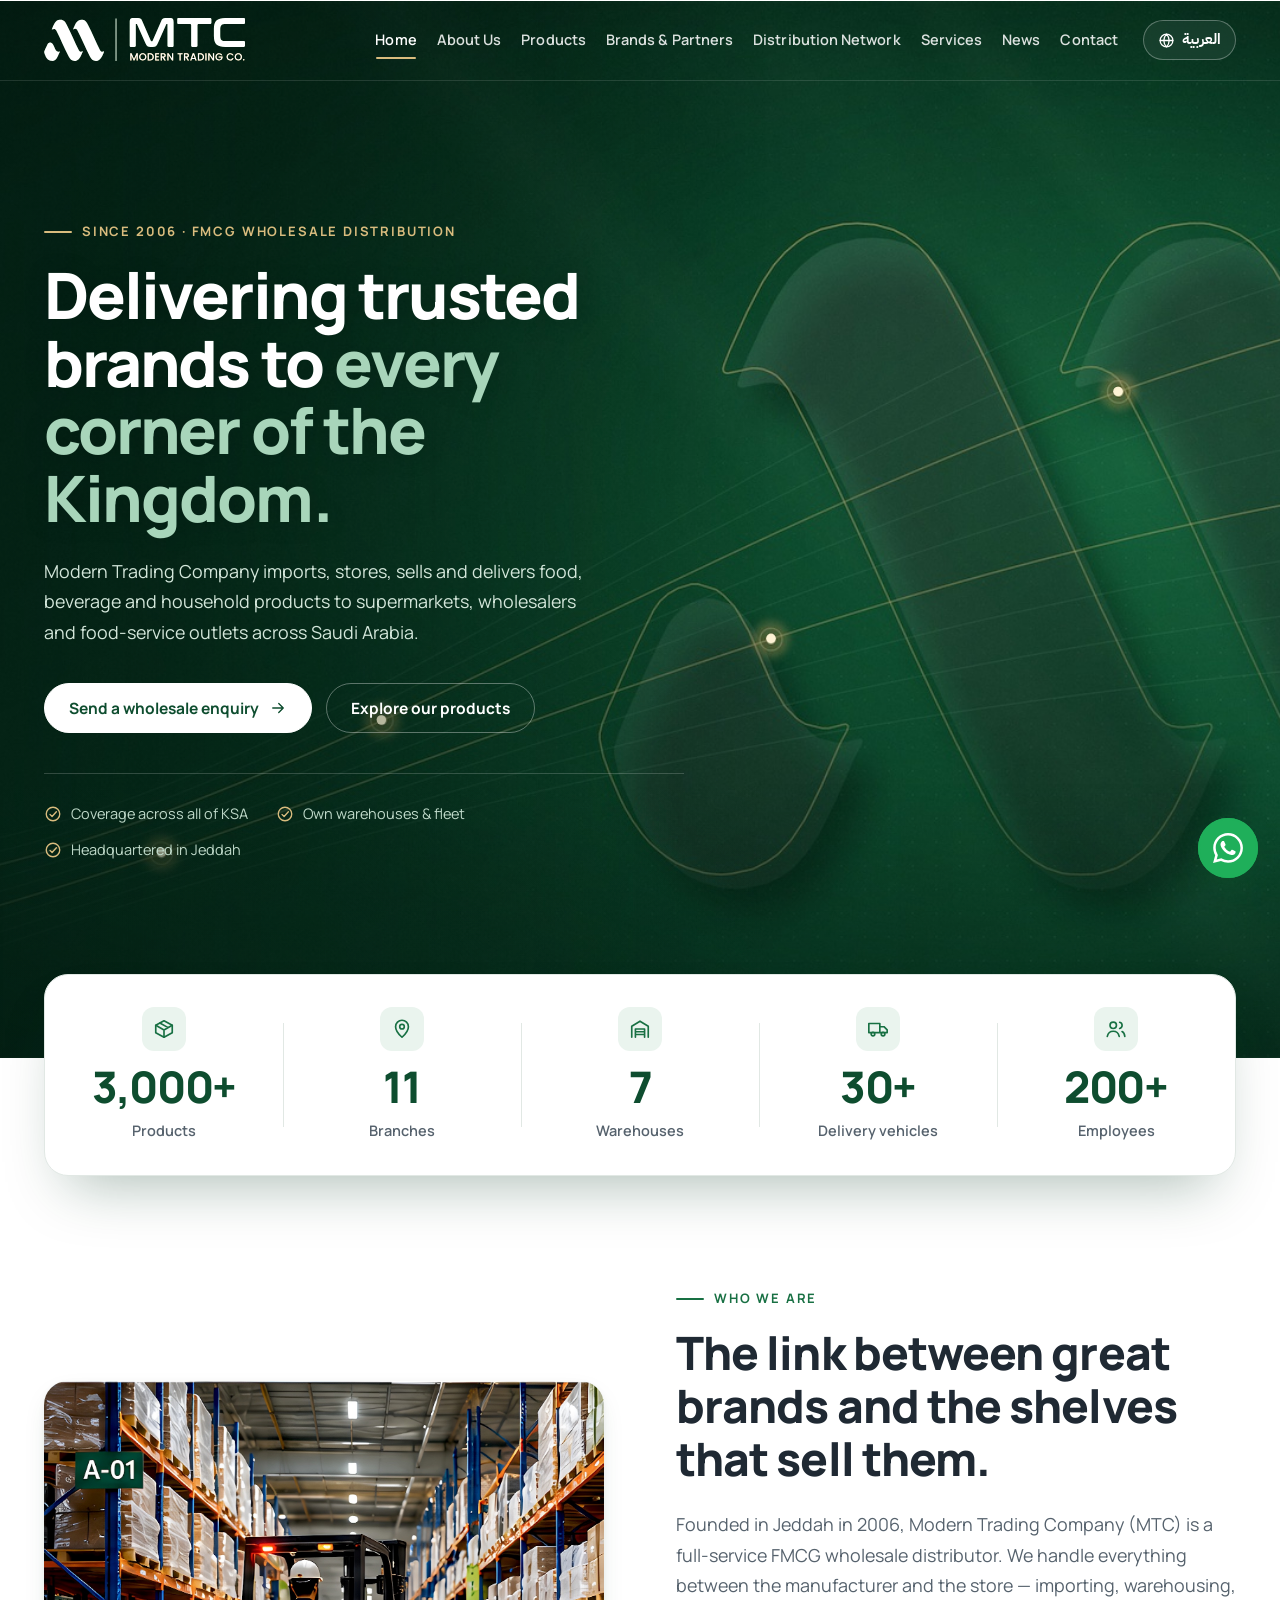
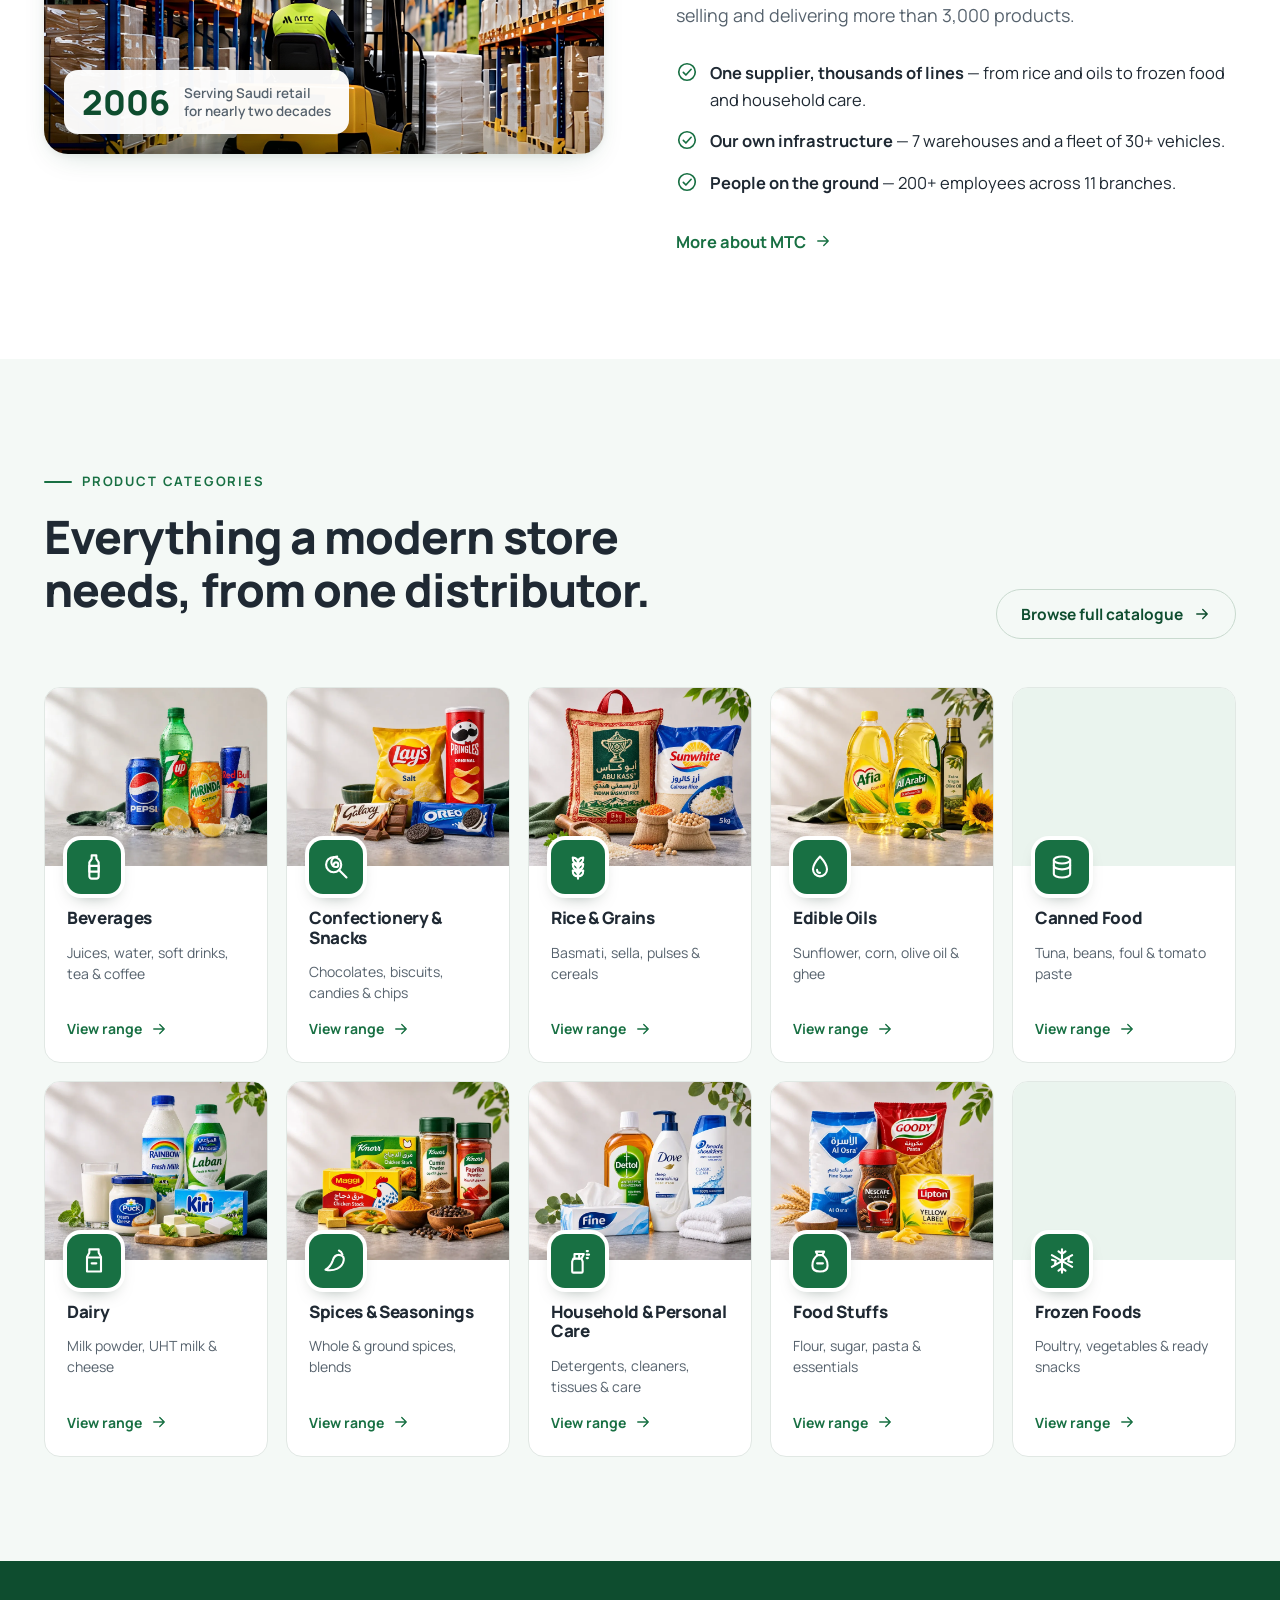
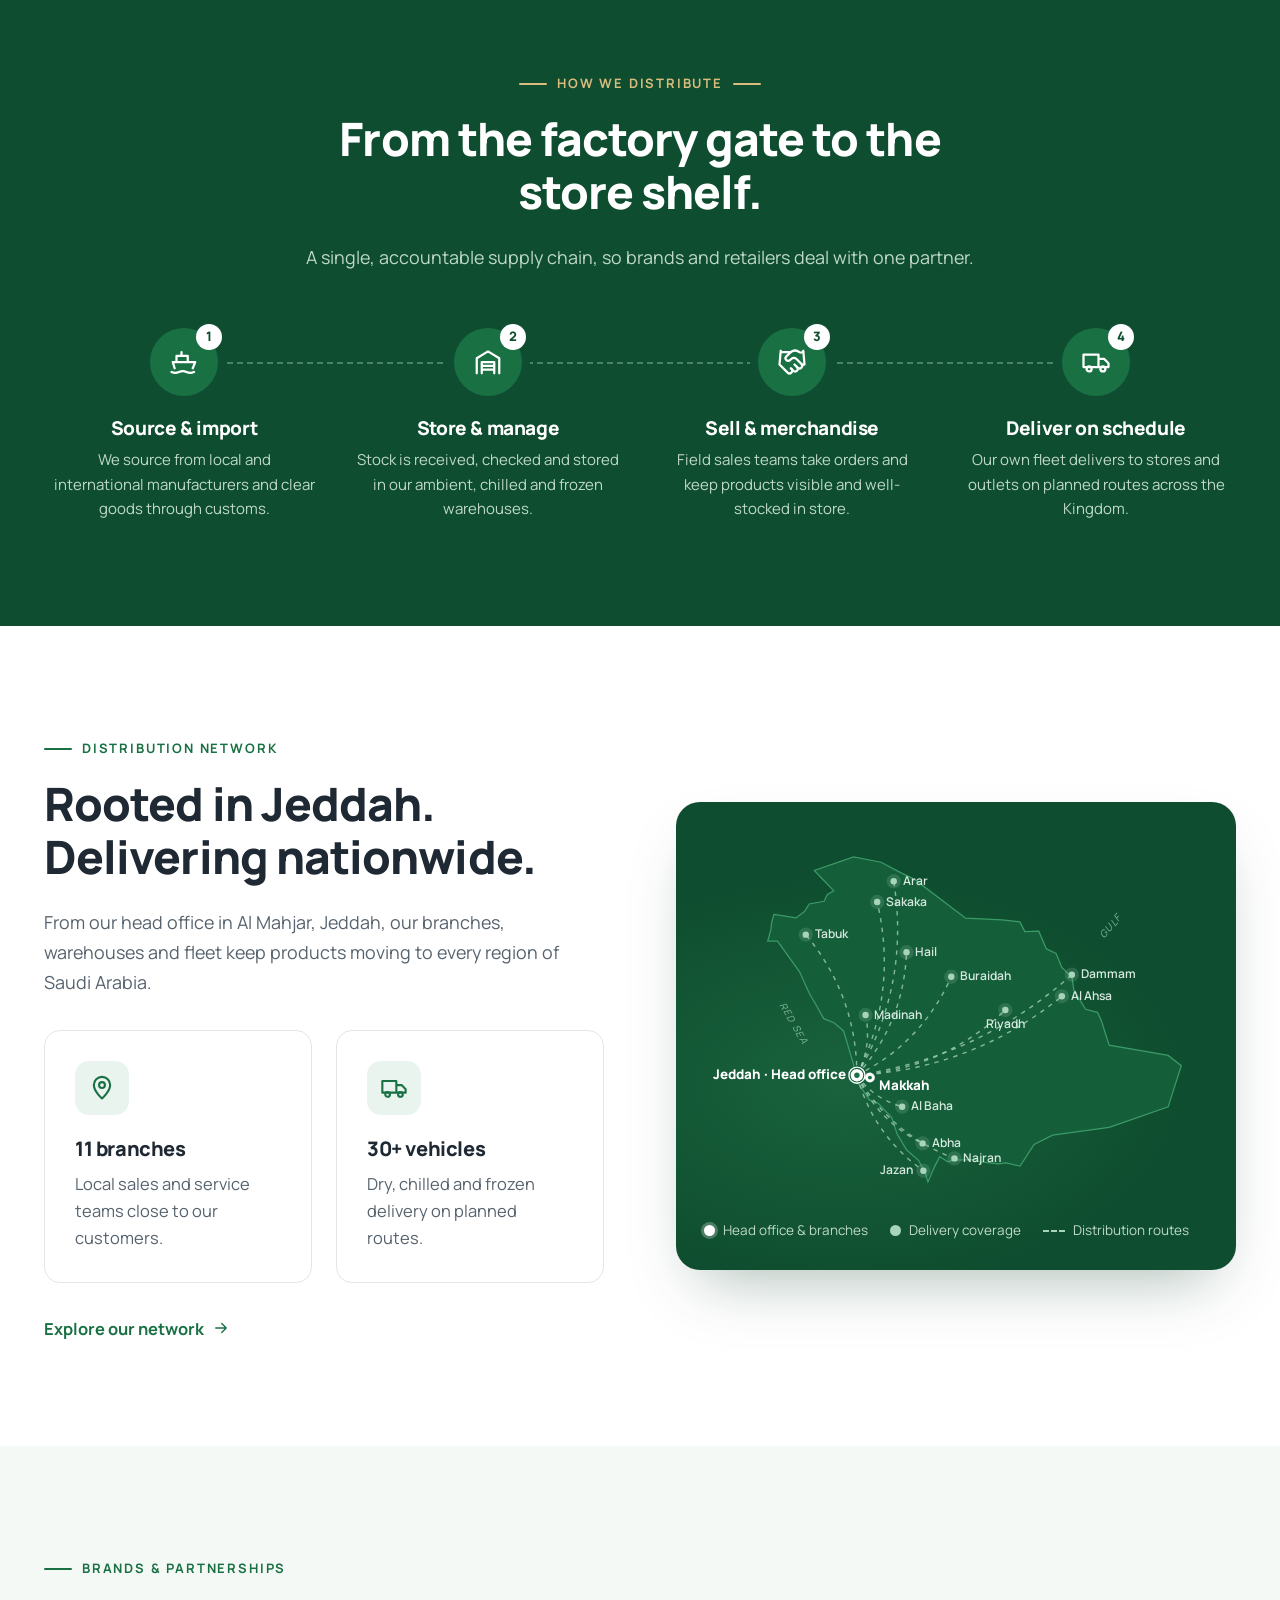
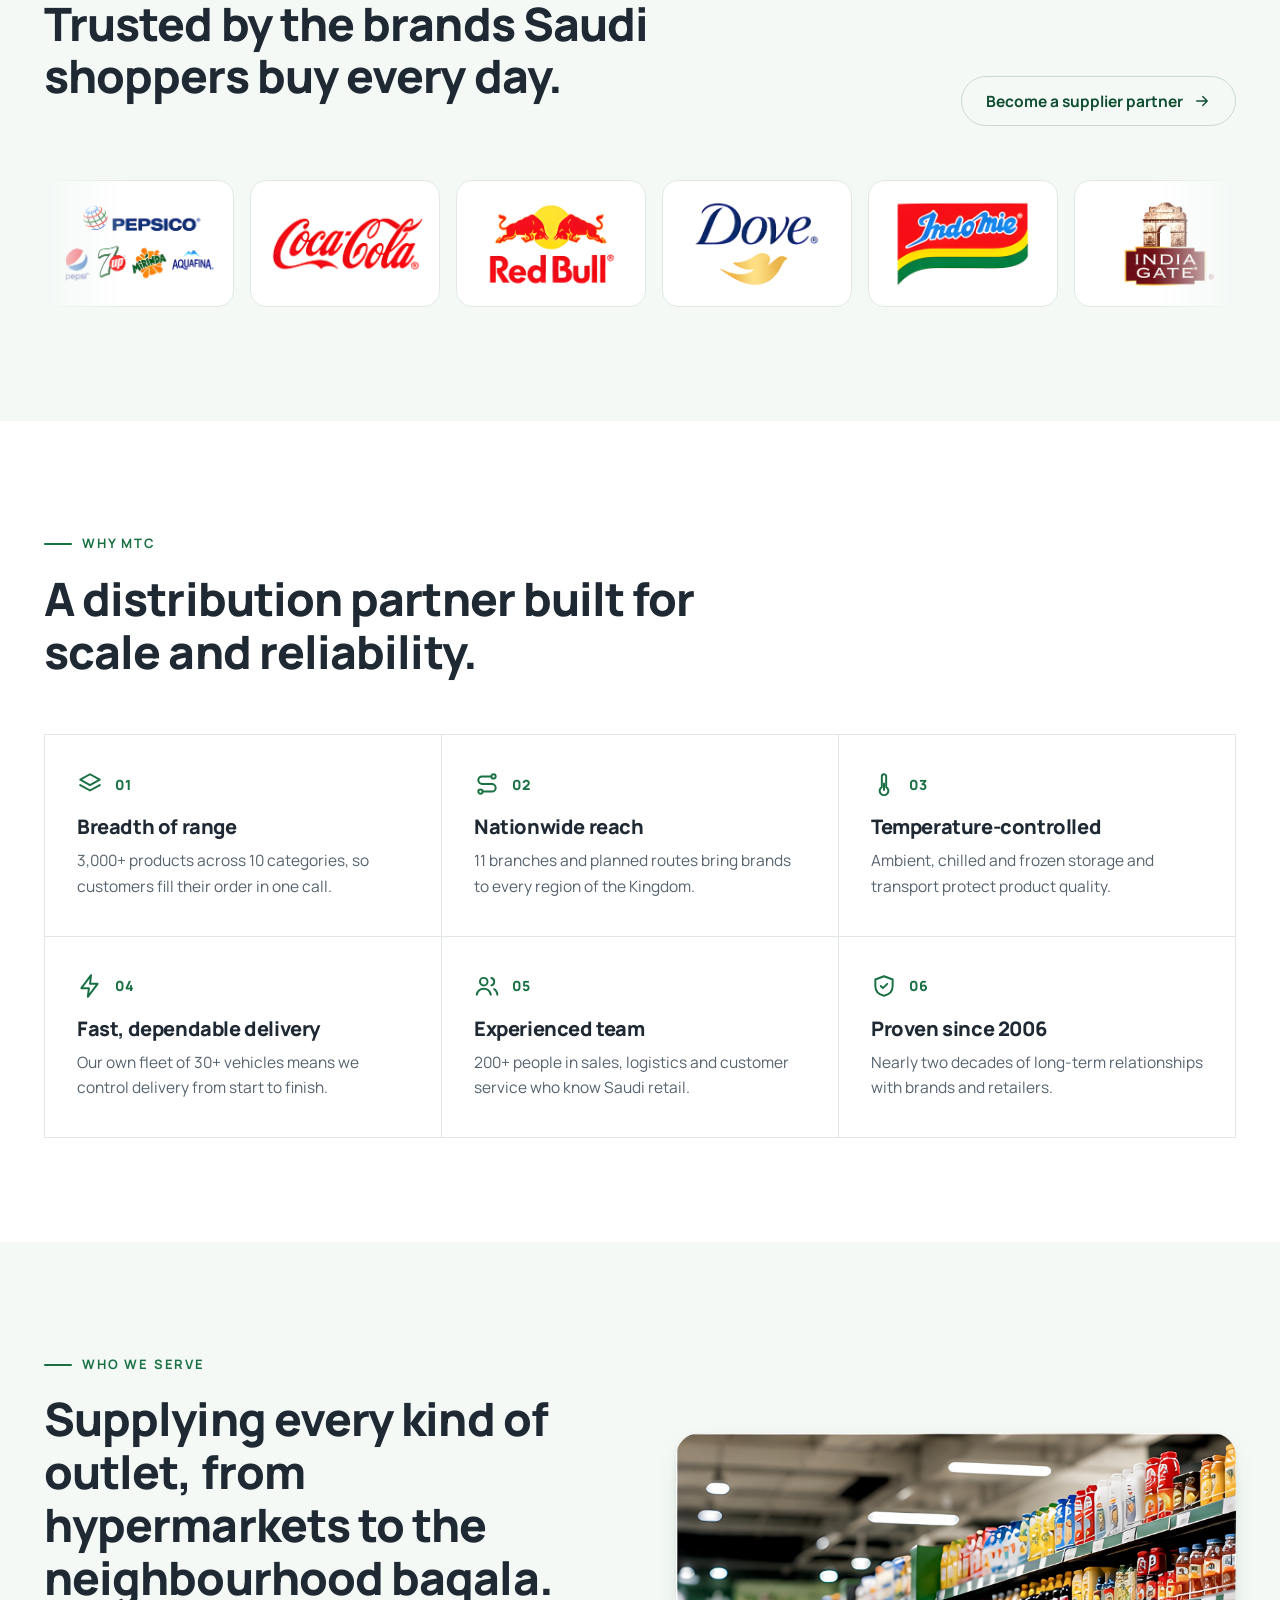
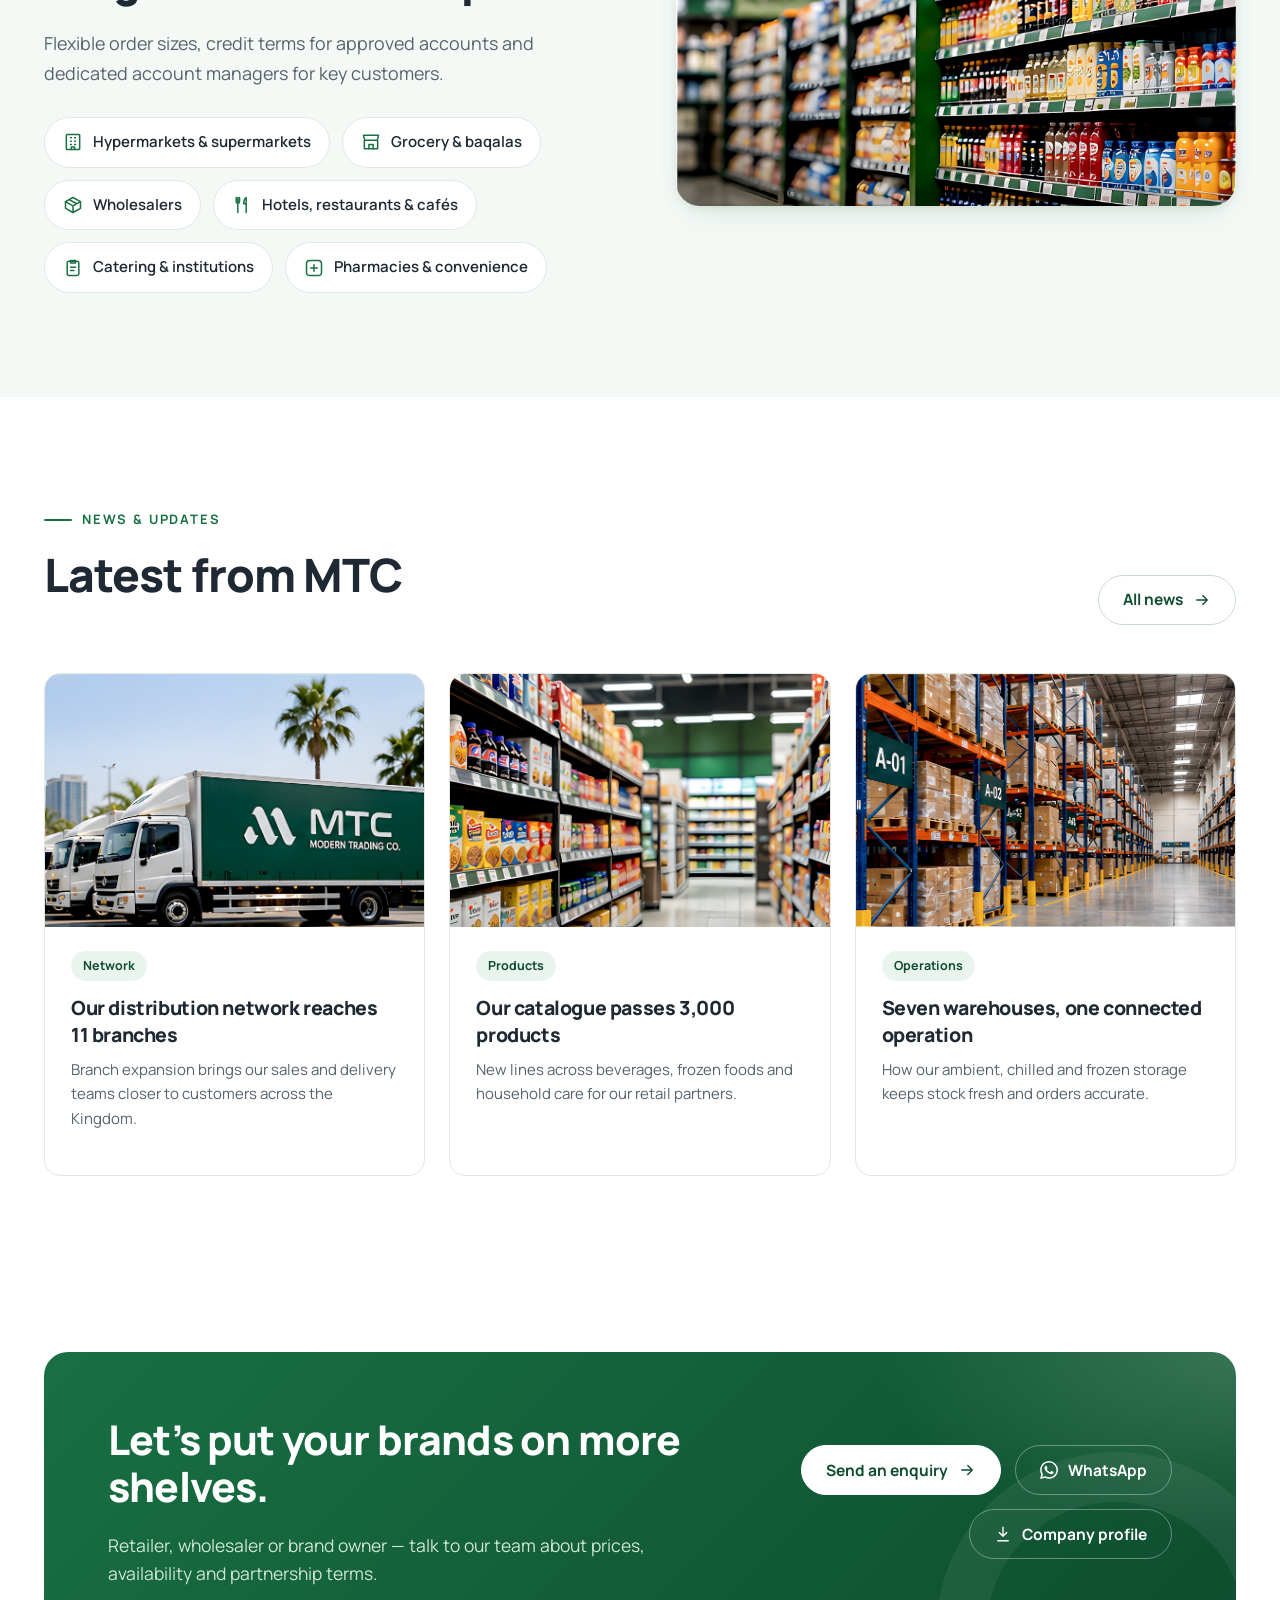
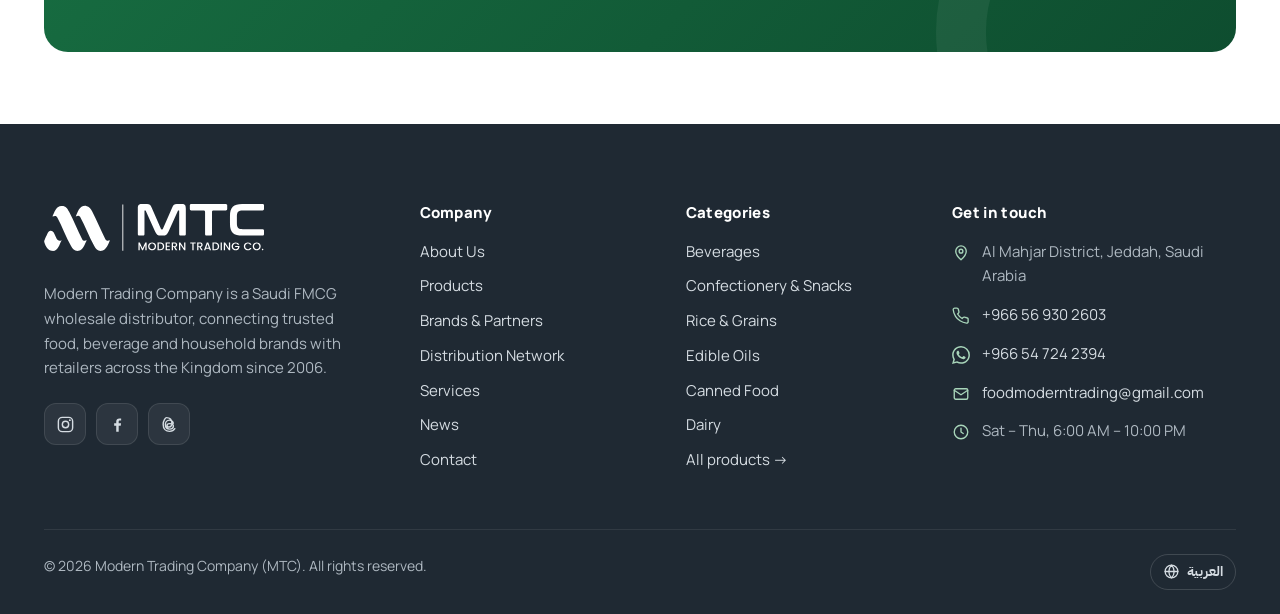
==== commit 15bf2bd1: "New product category photos (WebP) All 10 category cards use new photos as optimised WebP (1400x1120" ====
--- a/index.html
+++ b/index.html
@@ -22,7 +22,7 @@
   <link rel="preconnect" href="https://fonts.googleapis.com">
   <link rel="preconnect" href="https://fonts.gstatic.com" crossorigin>
   <link href="https://fonts.googleapis.com/css2?family=IBM+Plex+Sans+Arabic:wght@400;500;600;700&family=Manrope:wght@400;500;600;700;800&display=swap" rel="stylesheet">
-  <link rel="stylesheet" href="css/style.css?v=20261126g">
+  <link rel="stylesheet" href="css/style.css?v=20261126i">
   <script>(function(){var d=document.documentElement;d.className+=" js";try{var q=new URLSearchParams(location.search).get("lang");var l=q||localStorage.getItem("mtc-lang");if(l==="ar"){d.lang="ar";d.dir="rtl";}}catch(e){}})();</script>
 <script type="application/ld+json">
 {
@@ -170,70 +170,70 @@
     </div>
     <div class="cat-grid">
       <a class="cat-tile reveal d0" href="products.html#beverages">
-  <span class="cat-photo"><img src="img/photos/categories/beverages.jpg" width="900" height="720" loading="lazy" alt="Water, juices, soft drinks, tea and coffee" data-ar-alt="المياه والعصائر والمشروبات الغازية والشاي والقهوة"></span>
+  <span class="cat-photo"><img src="img/photos/categories/category-beverages.webp" srcset="img/photos/categories/category-beverages-800.webp 800w, img/photos/categories/category-beverages.webp 1400w" sizes="(max-width: 760px) 50vw, (max-width: 1024px) 34vw, 20vw" width="1400" height="1120" loading="lazy" decoding="async" alt="Beverages – soft drinks and energy drinks supplied by MTC" data-ar-alt="المشروبات – مشروبات غازية ومشروبات طاقة توردها شركة التجارة الحديثة"></span>
   <span class="icon-box"><svg viewBox="0 0 24 24" fill="none" stroke="currentColor" stroke-width="1.8" stroke-linecap="round" stroke-linejoin="round" aria-hidden="true" focusable="false"><path d="M10 2h4v3l2 3v12a2 2 0 0 1-2 2h-4a2 2 0 0 1-2-2V8l2-3z"/><path d="M8 11h8v5H8z"/></svg></span>
   <h3><span lang="en">Beverages</span><span lang="ar">المشروبات</span></h3>
   <p><span lang="en">Juices, water, soft drinks, tea &amp; coffee</span><span lang="ar">العصائر والمياه والمشروبات الغازية والشاي والقهوة</span></p>
   <span class="link-arrow"><span lang="en">View range</span><span lang="ar">عرض المنتجات</span><svg viewBox="0 0 24 24" fill="none" stroke="currentColor" stroke-width="1.8" stroke-linecap="round" stroke-linejoin="round" aria-hidden="true" focusable="false"><path d="M5 12h14M13 6l6 6-6 6"/></svg></span>
 </a>
 <a class="cat-tile reveal d1" href="products.html#confectionery">
-  <span class="cat-photo"><img src="img/photos/categories/confectionery.jpg" width="900" height="720" loading="lazy" alt="Chocolates, biscuits, candies and chips" data-ar-alt="الشوكولاتة والبسكويت والحلوى والشيبس"></span>
+  <span class="cat-photo"><img src="img/photos/categories/category-confectionery-snacks.webp" srcset="img/photos/categories/category-confectionery-snacks-800.webp 800w, img/photos/categories/category-confectionery-snacks.webp 1400w" sizes="(max-width: 760px) 50vw, (max-width: 1024px) 34vw, 20vw" width="1400" height="1120" loading="lazy" decoding="async" alt="Confectionery & Snacks – chips, chocolate and biscuits supplied by MTC" data-ar-alt="الحلويات والوجبات الخفيفة – شيبس وشوكولاتة وبسكويت توردها شركة التجارة الحديثة"></span>
   <span class="icon-box"><svg viewBox="0 0 24 24" fill="none" stroke="currentColor" stroke-width="1.8" stroke-linecap="round" stroke-linejoin="round" aria-hidden="true" focusable="false"><circle cx="10" cy="10" r="6.5"/><path d="M14.6 14.6 21 21M10 10a2 2 0 1 1 2 2 4 4 0 0 1-4-4 5 5 0 0 1 5-5"/></svg></span>
   <h3><span lang="en">Confectionery &amp; Snacks</span><span lang="ar">الحلويات والوجبات الخفيفة</span></h3>
   <p><span lang="en">Chocolates, biscuits, candies &amp; chips</span><span lang="ar">الشوكولاتة والبسكويت والحلوى والشيبس</span></p>
   <span class="link-arrow"><span lang="en">View range</span><span lang="ar">عرض المنتجات</span><svg viewBox="0 0 24 24" fill="none" stroke="currentColor" stroke-width="1.8" stroke-linecap="round" stroke-linejoin="round" aria-hidden="true" focusable="false"><path d="M5 12h14M13 6l6 6-6 6"/></svg></span>
 </a>
 <a class="cat-tile reveal d2" href="products.html#rice-grains">
-  <span class="cat-photo"><img src="img/photos/categories/rice-grains.jpg" width="900" height="720" loading="lazy" alt="Rice, lentils and pulses in jute sacks" data-ar-alt="الأرز والعدس والبقوليات في أكياس الخيش"></span>
+  <span class="cat-photo"><img src="img/photos/categories/category-rice-grains.webp" srcset="img/photos/categories/category-rice-grains-800.webp 800w, img/photos/categories/category-rice-grains.webp 1400w" sizes="(max-width: 760px) 50vw, (max-width: 1024px) 34vw, 20vw" width="1400" height="1120" loading="lazy" decoding="async" alt="Rice & Grains – basmati and calrose rice, lentils and chickpeas supplied by MTC" data-ar-alt="الأرز والحبوب – أرز بسمتي وكالروز وعدس وحمص توردها شركة التجارة الحديثة"></span>
   <span class="icon-box"><svg viewBox="0 0 24 24" fill="none" stroke="currentColor" stroke-width="1.8" stroke-linecap="round" stroke-linejoin="round" aria-hidden="true" focusable="false"><path d="M12 22V9"/><path d="M12 9c-3 0-4.5-2-4.5-5 3 0 4.5 2 4.5 5zM12 9c3 0 4.5-2 4.5-5-3 0-4.5 2-4.5 5zM12 14.5c-3 0-4.5-2-4.5-5 3 0 4.5 2 4.5 5zM12 14.5c3 0 4.5-2 4.5-5-3 0-4.5 2-4.5 5zM12 20c-3 0-4.5-2-4.5-5 3 0 4.5 2 4.5 5zM12 20c3 0 4.5-2 4.5-5-3 0-4.5 2-4.5 5z"/></svg></span>
   <h3><span lang="en">Rice &amp; Grains</span><span lang="ar">الأرز والحبوب</span></h3>
   <p><span lang="en">Basmati, sella, pulses &amp; cereals</span><span lang="ar">أرز بسمتي وسيلا والبقوليات والحبوب</span></p>
   <span class="link-arrow"><span lang="en">View range</span><span lang="ar">عرض المنتجات</span><svg viewBox="0 0 24 24" fill="none" stroke="currentColor" stroke-width="1.8" stroke-linecap="round" stroke-linejoin="round" aria-hidden="true" focusable="false"><path d="M5 12h14M13 6l6 6-6 6"/></svg></span>
 </a>
 <a class="cat-tile reveal d3" href="products.html#edible-oils">
-  <span class="cat-photo"><img src="img/photos/categories/edible-oils.jpg" width="900" height="720" loading="lazy" alt="Sunflower oil, olive oil and ghee" data-ar-alt="زيت دوار الشمس وزيت الزيتون والسمن"></span>
+  <span class="cat-photo"><img src="img/photos/categories/category-edible-oils.webp" srcset="img/photos/categories/category-edible-oils-800.webp 800w, img/photos/categories/category-edible-oils.webp 1400w" sizes="(max-width: 760px) 50vw, (max-width: 1024px) 34vw, 20vw" width="1400" height="1120" loading="lazy" decoding="async" alt="Edible Oils – corn, sunflower and olive oil supplied by MTC" data-ar-alt="زيوت الطعام – زيت الذرة ودوار الشمس والزيتون توردها شركة التجارة الحديثة"></span>
   <span class="icon-box"><svg viewBox="0 0 24 24" fill="none" stroke="currentColor" stroke-width="1.8" stroke-linecap="round" stroke-linejoin="round" aria-hidden="true" focusable="false"><path d="M12 3s6 6.5 6 11a6 6 0 0 1-12 0c0-4.5 6-11 6-11z"/><path d="M9.5 14.5A2.5 2.5 0 0 0 12 17"/></svg></span>
   <h3><span lang="en">Edible Oils</span><span lang="ar">زيوت الطعام</span></h3>
   <p><span lang="en">Sunflower, corn, olive oil &amp; ghee</span><span lang="ar">زيت دوار الشمس والذرة والزيتون والسمن</span></p>
   <span class="link-arrow"><span lang="en">View range</span><span lang="ar">عرض المنتجات</span><svg viewBox="0 0 24 24" fill="none" stroke="currentColor" stroke-width="1.8" stroke-linecap="round" stroke-linejoin="round" aria-hidden="true" focusable="false"><path d="M5 12h14M13 6l6 6-6 6"/></svg></span>
 </a>
 <a class="cat-tile reveal d4" href="products.html#canned">
-  <span class="cat-photo"><img src="img/photos/categories/canned.jpg" width="900" height="720" loading="lazy" alt="Canned tuna, beans, sweetcorn and peas" data-ar-alt="التونة والفاصوليا والذرة والبازلاء المعلبة"></span>
+  <span class="cat-photo"><img src="img/photos/categories/category-canned-food.webp" srcset="img/photos/categories/category-canned-food-800.webp 800w, img/photos/categories/category-canned-food.webp 1400w" sizes="(max-width: 760px) 50vw, (max-width: 1024px) 34vw, 20vw" width="1400" height="1120" loading="lazy" decoding="async" alt="Canned Food – foul medames, sweetcorn and tuna supplied by MTC" data-ar-alt="الأغذية المعلبة – فول مدمس وذرة حلوة وتونة توردها شركة التجارة الحديثة"></span>
   <span class="icon-box"><svg viewBox="0 0 24 24" fill="none" stroke="currentColor" stroke-width="1.8" stroke-linecap="round" stroke-linejoin="round" aria-hidden="true" focusable="false"><path d="M5 6c0-1.7 3.1-3 7-3s7 1.3 7 3v12c0 1.7-3.1 3-7 3s-7-1.3-7-3z"/><path d="M5 6c0 1.7 3.1 3 7 3s7-1.3 7-3M5 11c0 1.7 3.1 3 7 3s7-1.3 7-3"/></svg></span>
   <h3><span lang="en">Canned Food</span><span lang="ar">الأغذية المعلبة</span></h3>
   <p><span lang="en">Tuna, beans, foul &amp; tomato paste</span><span lang="ar">التونة والفاصوليا والفول ومعجون الطماطم</span></p>
   <span class="link-arrow"><span lang="en">View range</span><span lang="ar">عرض المنتجات</span><svg viewBox="0 0 24 24" fill="none" stroke="currentColor" stroke-width="1.8" stroke-linecap="round" stroke-linejoin="round" aria-hidden="true" focusable="false"><path d="M5 12h14M13 6l6 6-6 6"/></svg></span>
 </a>
 <a class="cat-tile reveal d0" href="products.html#dairy">
-  <span class="cat-photo"><img src="img/photos/categories/dairy.jpg" width="900" height="720" loading="lazy" alt="Milk, yoghurt and cheese" data-ar-alt="الحليب والزبادي والأجبان"></span>
+  <span class="cat-photo"><img src="img/photos/categories/category-dairy.webp" srcset="img/photos/categories/category-dairy-800.webp 800w, img/photos/categories/category-dairy.webp 1400w" sizes="(max-width: 760px) 50vw, (max-width: 1024px) 34vw, 20vw" width="1400" height="1120" loading="lazy" decoding="async" alt="Dairy – fresh milk, laban and cheese supplied by MTC" data-ar-alt="الألبان – حليب طازج ولبن وأجبان توردها شركة التجارة الحديثة"></span>
   <span class="icon-box"><svg viewBox="0 0 24 24" fill="none" stroke="currentColor" stroke-width="1.8" stroke-linecap="round" stroke-linejoin="round" aria-hidden="true" focusable="false"><path d="M8 2h8v3l2 3.5V21H6V8.5L8 5z"/><path d="M6 9h12M10 14h4"/></svg></span>
   <h3><span lang="en">Dairy</span><span lang="ar">الألبان</span></h3>
   <p><span lang="en">Milk powder, UHT milk &amp; cheese</span><span lang="ar">الحليب المجفف وطويل الأجل والأجبان</span></p>
   <span class="link-arrow"><span lang="en">View range</span><span lang="ar">عرض المنتجات</span><svg viewBox="0 0 24 24" fill="none" stroke="currentColor" stroke-width="1.8" stroke-linecap="round" stroke-linejoin="round" aria-hidden="true" focusable="false"><path d="M5 12h14M13 6l6 6-6 6"/></svg></span>
 </a>
 <a class="cat-tile reveal d1" href="products.html#spices">
-  <span class="cat-photo"><img src="img/photos/categories/spices.jpg" width="900" height="720" loading="lazy" alt="Bowls of whole and ground spices" data-ar-alt="أوعية من البهارات الكاملة والمطحونة"></span>
+  <span class="cat-photo"><img src="img/photos/categories/category-spices-seasonings.webp" srcset="img/photos/categories/category-spices-seasonings-800.webp 800w, img/photos/categories/category-spices-seasonings.webp 1400w" sizes="(max-width: 760px) 50vw, (max-width: 1024px) 34vw, 20vw" width="1400" height="1120" loading="lazy" decoding="async" alt="Spices & Seasonings – stock cubes and ground spices supplied by MTC" data-ar-alt="البهارات والتوابل – مرق وبهارات مطحونة توردها شركة التجارة الحديثة"></span>
   <span class="icon-box"><svg viewBox="0 0 24 24" fill="none" stroke="currentColor" stroke-width="1.8" stroke-linecap="round" stroke-linejoin="round" aria-hidden="true" focusable="false"><path d="M17.5 6.5c-.5-1.8-1.6-3-3-3.5"/><path d="M16 7c-3-.8-5.6.8-6.8 4.6C8 15 6.2 17.6 3 19.5c7.2 1.6 14.6-1.6 15.6-8 .4-2.2-.6-3.9-2.6-4.5z"/></svg></span>
   <h3><span lang="en">Spices &amp; Seasonings</span><span lang="ar">البهارات والتوابل</span></h3>
   <p><span lang="en">Whole &amp; ground spices, blends</span><span lang="ar">بهارات كاملة ومطحونة وخلطات جاهزة</span></p>
   <span class="link-arrow"><span lang="en">View range</span><span lang="ar">عرض المنتجات</span><svg viewBox="0 0 24 24" fill="none" stroke="currentColor" stroke-width="1.8" stroke-linecap="round" stroke-linejoin="round" aria-hidden="true" focusable="false"><path d="M5 12h14M13 6l6 6-6 6"/></svg></span>
 </a>
 <a class="cat-tile reveal d2" href="products.html#household">
-  <span class="cat-photo"><img src="img/photos/categories/household.jpg" width="900" height="720" loading="lazy" alt="Detergents, cleaners and tissues" data-ar-alt="المنظفات وأدوات التنظيف والمناديل"></span>
+  <span class="cat-photo"><img src="img/photos/categories/category-household-personal-care.webp" srcset="img/photos/categories/category-household-personal-care-800.webp 800w, img/photos/categories/category-household-personal-care.webp 1400w" sizes="(max-width: 760px) 50vw, (max-width: 1024px) 34vw, 20vw" width="1400" height="1120" loading="lazy" decoding="async" alt="Household & Personal Care – disinfectant, body wash, shampoo and tissues supplied by MTC" data-ar-alt="المنظفات والعناية الشخصية – مطهرات وغسول وشامبو ومناديل توردها شركة التجارة الحديثة"></span>
   <span class="icon-box"><svg viewBox="0 0 24 24" fill="none" stroke="currentColor" stroke-width="1.8" stroke-linecap="round" stroke-linejoin="round" aria-hidden="true" focusable="false"><path d="M8 10h7l1 2.5V21a1 1 0 0 1-1 1H8a1 1 0 0 1-1-1v-8.5z"/><path d="M9 10V6h4v4M13 6h4l-1.5 3M19.5 3.5h1M19.5 6.5h2M19.5 9.5h1"/></svg></span>
   <h3><span lang="en">Household &amp; Personal Care</span><span lang="ar">المنظفات والعناية الشخصية</span></h3>
   <p><span lang="en">Detergents, cleaners, tissues &amp; care</span><span lang="ar">المنظفات وأدوات التنظيف والمناديل والعناية</span></p>
   <span class="link-arrow"><span lang="en">View range</span><span lang="ar">عرض المنتجات</span><svg viewBox="0 0 24 24" fill="none" stroke="currentColor" stroke-width="1.8" stroke-linecap="round" stroke-linejoin="round" aria-hidden="true" focusable="false"><path d="M5 12h14M13 6l6 6-6 6"/></svg></span>
 </a>
 <a class="cat-tile reveal d3" href="products.html#foodstuffs">
-  <span class="cat-photo"><img src="img/photos/categories/foodstuffs.jpg" width="900" height="720" loading="lazy" alt="Flour, sugar and pasta" data-ar-alt="الدقيق والسكر والمعكرونة"></span>
+  <span class="cat-photo"><img src="img/photos/categories/category-food-stuffs.webp" srcset="img/photos/categories/category-food-stuffs-800.webp 800w, img/photos/categories/category-food-stuffs.webp 1400w" sizes="(max-width: 760px) 50vw, (max-width: 1024px) 34vw, 20vw" width="1400" height="1120" loading="lazy" decoding="async" alt="Food Stuffs – sugar, pasta, coffee and tea supplied by MTC" data-ar-alt="المواد الغذائية – سكر ومعكرونة وقهوة وشاي توردها شركة التجارة الحديثة"></span>
   <span class="icon-box"><svg viewBox="0 0 24 24" fill="none" stroke="currentColor" stroke-width="1.8" stroke-linecap="round" stroke-linejoin="round" aria-hidden="true" focusable="false"><path d="M8.5 4h7l-1.5 3c3 2 4.5 5.5 4.5 9 0 3-2 5-6.5 5s-6.5-2-6.5-5c0-3.5 1.5-7 4.5-9z"/><path d="M10 7h4M9.5 14h5"/></svg></span>
   <h3><span lang="en">Food Stuffs</span><span lang="ar">المواد الغذائية</span></h3>
   <p><span lang="en">Flour, sugar, pasta &amp; essentials</span><span lang="ar">الدقيق والسكر والمعكرونة والأساسيات</span></p>
   <span class="link-arrow"><span lang="en">View range</span><span lang="ar">عرض المنتجات</span><svg viewBox="0 0 24 24" fill="none" stroke="currentColor" stroke-width="1.8" stroke-linecap="round" stroke-linejoin="round" aria-hidden="true" focusable="false"><path d="M5 12h14M13 6l6 6-6 6"/></svg></span>
 </a>
 <a class="cat-tile reveal d4" href="products.html#frozen">
-  <span class="cat-photo"><img src="img/photos/categories/frozen.jpg" width="900" height="720" loading="lazy" alt="Frozen chicken, vegetables, fries and nuggets" data-ar-alt="الدجاج والخضروات والبطاطس والناجتس المجمدة"></span>
+  <span class="cat-photo"><img src="img/photos/categories/category-frozen-foods.webp" srcset="img/photos/categories/category-frozen-foods-800.webp 800w, img/photos/categories/category-frozen-foods.webp 1400w" sizes="(max-width: 760px) 50vw, (max-width: 1024px) 34vw, 20vw" width="1400" height="1120" loading="lazy" decoding="async" alt="Frozen Foods – frozen chicken, samosas and french fries supplied by MTC" data-ar-alt="الأغذية المجمدة – دجاج مجمد وسمبوسة وبطاطس مقلية توردها شركة التجارة الحديثة"></span>
   <span class="icon-box"><svg viewBox="0 0 24 24" fill="none" stroke="currentColor" stroke-width="1.8" stroke-linecap="round" stroke-linejoin="round" aria-hidden="true" focusable="false"><path d="M12 2v20M3.3 7l17.4 10M3.3 17 20.7 7M9 3.8l3 2 3-2M9 20.2l3-2 3 2M3.4 11l3.2.8-.6 3.2M20.6 13l-3.2-.8.6-3.2"/></svg></span>
   <h3><span lang="en">Frozen Foods</span><span lang="ar">الأغذية المجمدة</span></h3>
   <p><span lang="en">Poultry, vegetables &amp; ready snacks</span><span lang="ar">الدواجن والخضروات والوجبات الجاهزة</span></p>
@@ -450,6 +450,6 @@
 </footer>
 <a class="wa-float" href="https://wa.me/966547242394?text=Hello%20MTC%2C%20I%20have%20a%20wholesale%20enquiry." target="_blank" rel="noopener" aria-label="Chat with MTC on WhatsApp" data-ar-aria-label="تواصل مع الشركة عبر واتساب"><svg viewBox="0 0 24 24" aria-hidden="true" focusable="false"><path fill="currentColor" d="M17.47 14.38c-.3-.15-1.76-.87-2.03-.97-.27-.1-.47-.15-.67.15-.2.3-.77.97-.94 1.16-.17.2-.35.22-.64.08-.3-.15-1.26-.47-2.39-1.48-.88-.79-1.48-1.76-1.65-2.06-.17-.3-.02-.46.13-.6.13-.14.3-.35.45-.52.15-.18.2-.3.3-.5.1-.2.05-.37-.03-.52-.07-.15-.67-1.61-.92-2.2-.24-.58-.49-.5-.67-.51h-.57c-.2 0-.52.07-.79.37-.27.3-1.04 1.02-1.04 2.48s1.07 2.88 1.21 3.07c.15.2 2.1 3.2 5.08 4.49.71.31 1.26.49 1.7.63.71.22 1.36.19 1.87.12.57-.09 1.76-.72 2-1.41.25-.7.25-1.29.18-1.41-.08-.13-.27-.2-.57-.35m-5.42 7.4h-.01a9.87 9.87 0 0 1-5.03-1.38l-.36-.21-3.74.98 1-3.65-.24-.37a9.86 9.86 0 0 1-1.51-5.26c0-5.45 4.44-9.88 9.89-9.88 2.64 0 5.12 1.03 6.99 2.9a9.83 9.83 0 0 1 2.89 6.99c0 5.45-4.44 9.88-9.89 9.88m8.41-18.3A11.82 11.82 0 0 0 12.05 0C5.5 0 .16 5.34.16 11.89c0 2.1.55 4.14 1.59 5.95L.06 24l6.3-1.65a11.88 11.88 0 0 0 5.68 1.45h.01c6.55 0 11.89-5.34 11.89-11.89a11.82 11.82 0 0 0-3.48-8.41z"/></svg><span class="tip"><span lang="en">Chat on WhatsApp</span><span lang="ar">تواصل عبر واتساب</span></span></a>
 
-<script src="js/main.js?v=20261126g" defer></script>
+<script src="js/main.js?v=20261126i" defer></script>
 </body>
 </html>
--- a/css/style.css
+++ b/css/style.css
@@ -1135,3 +1135,7 @@
   .nav-open .main-nav li, .nav-open .main-nav .nav-cta { animation: none; }
 }
 .nav-open .site-header .menu-btn span { background-color: transparent !important; }
+
+/* Category card photos: keep products visible, leave the badge corner (bottom-left; bottom-right in Arabic) clean */
+.cat-photo img { object-position: right center; }
+html[dir="rtl"] .cat-photo img { object-position: left center; }
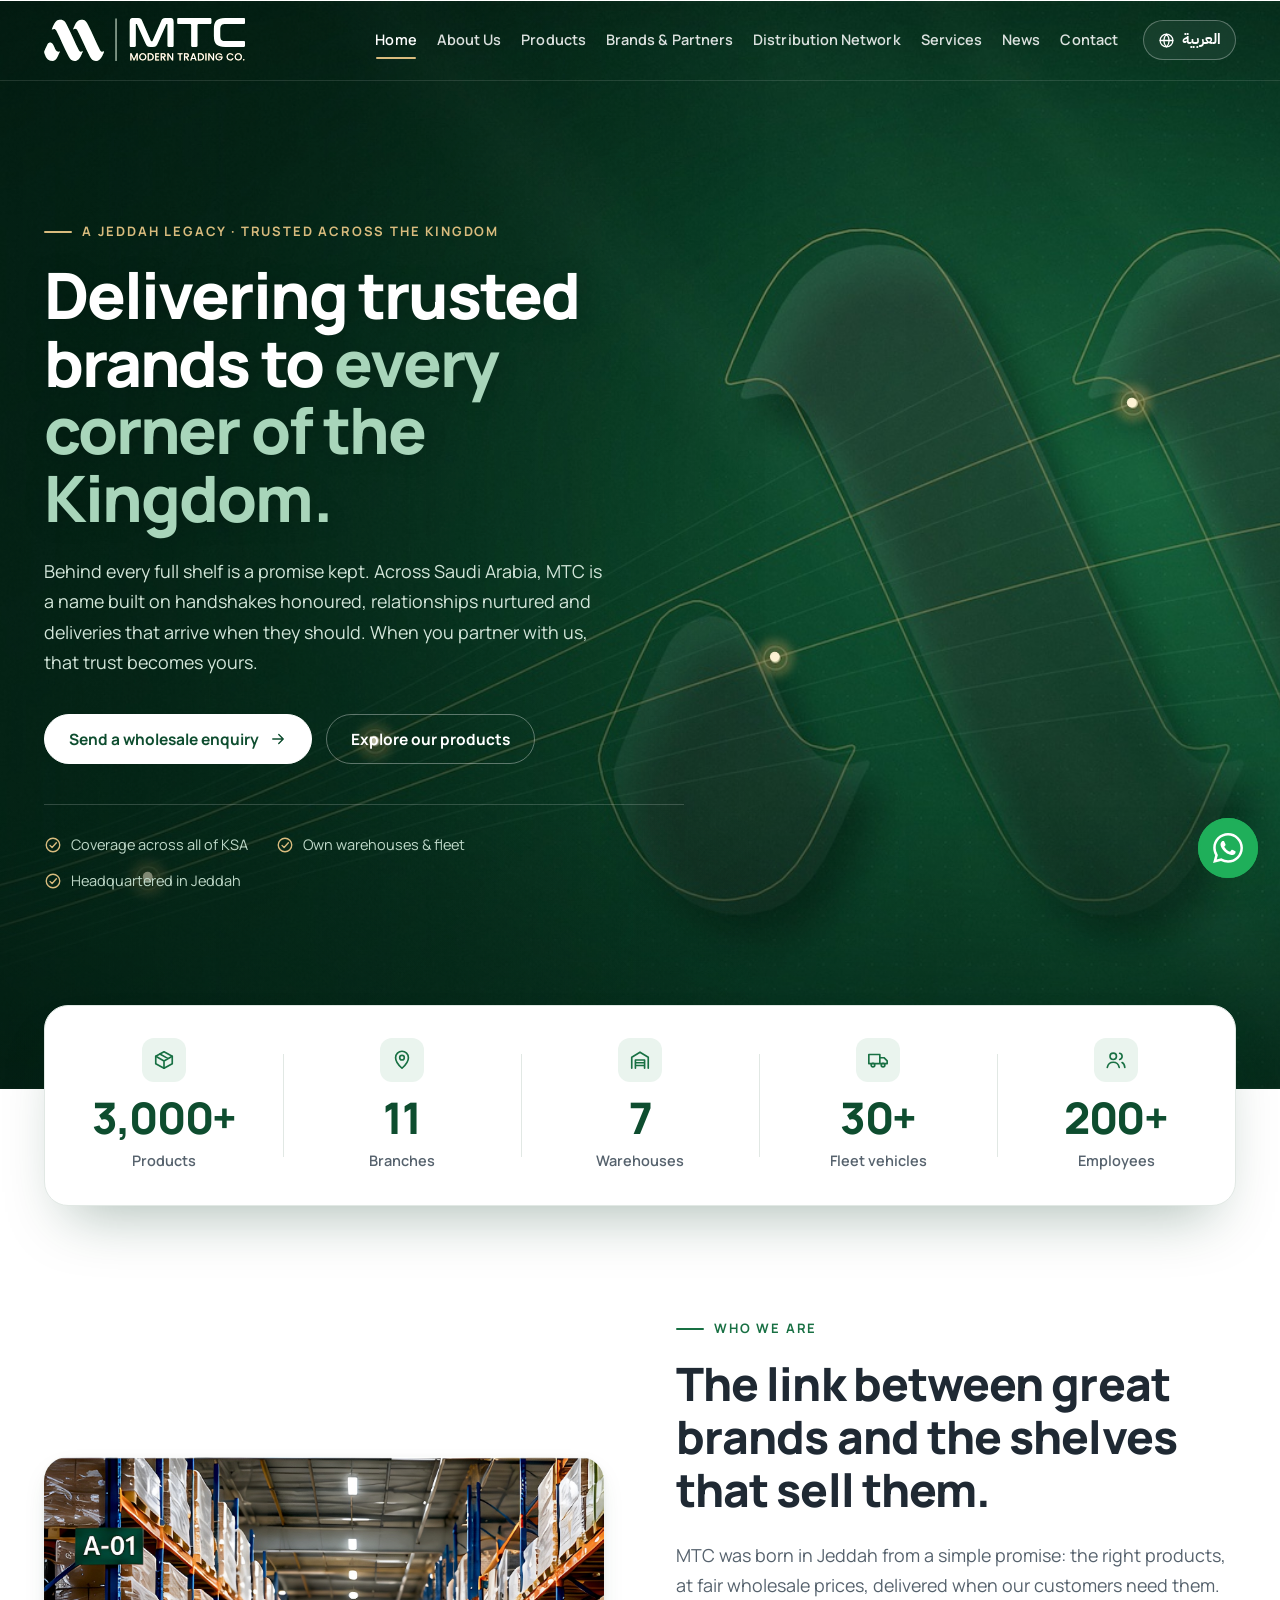
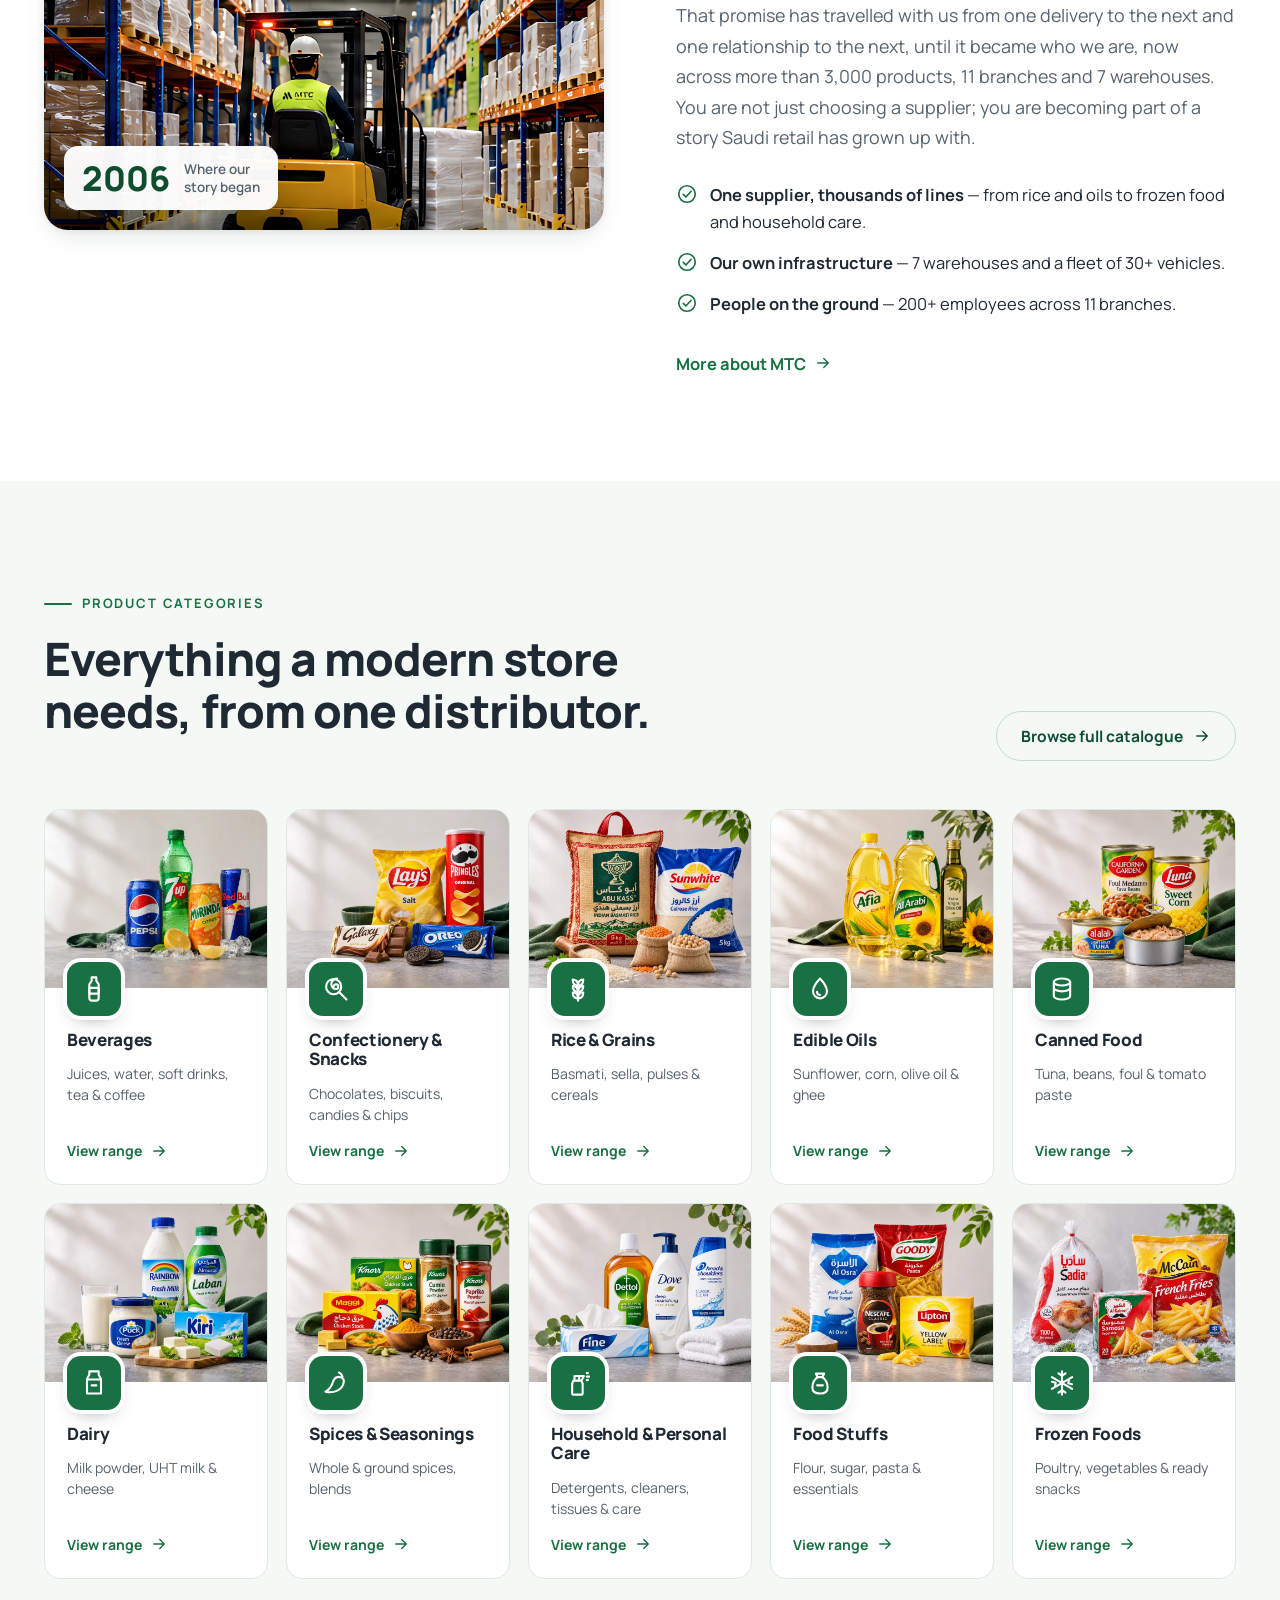
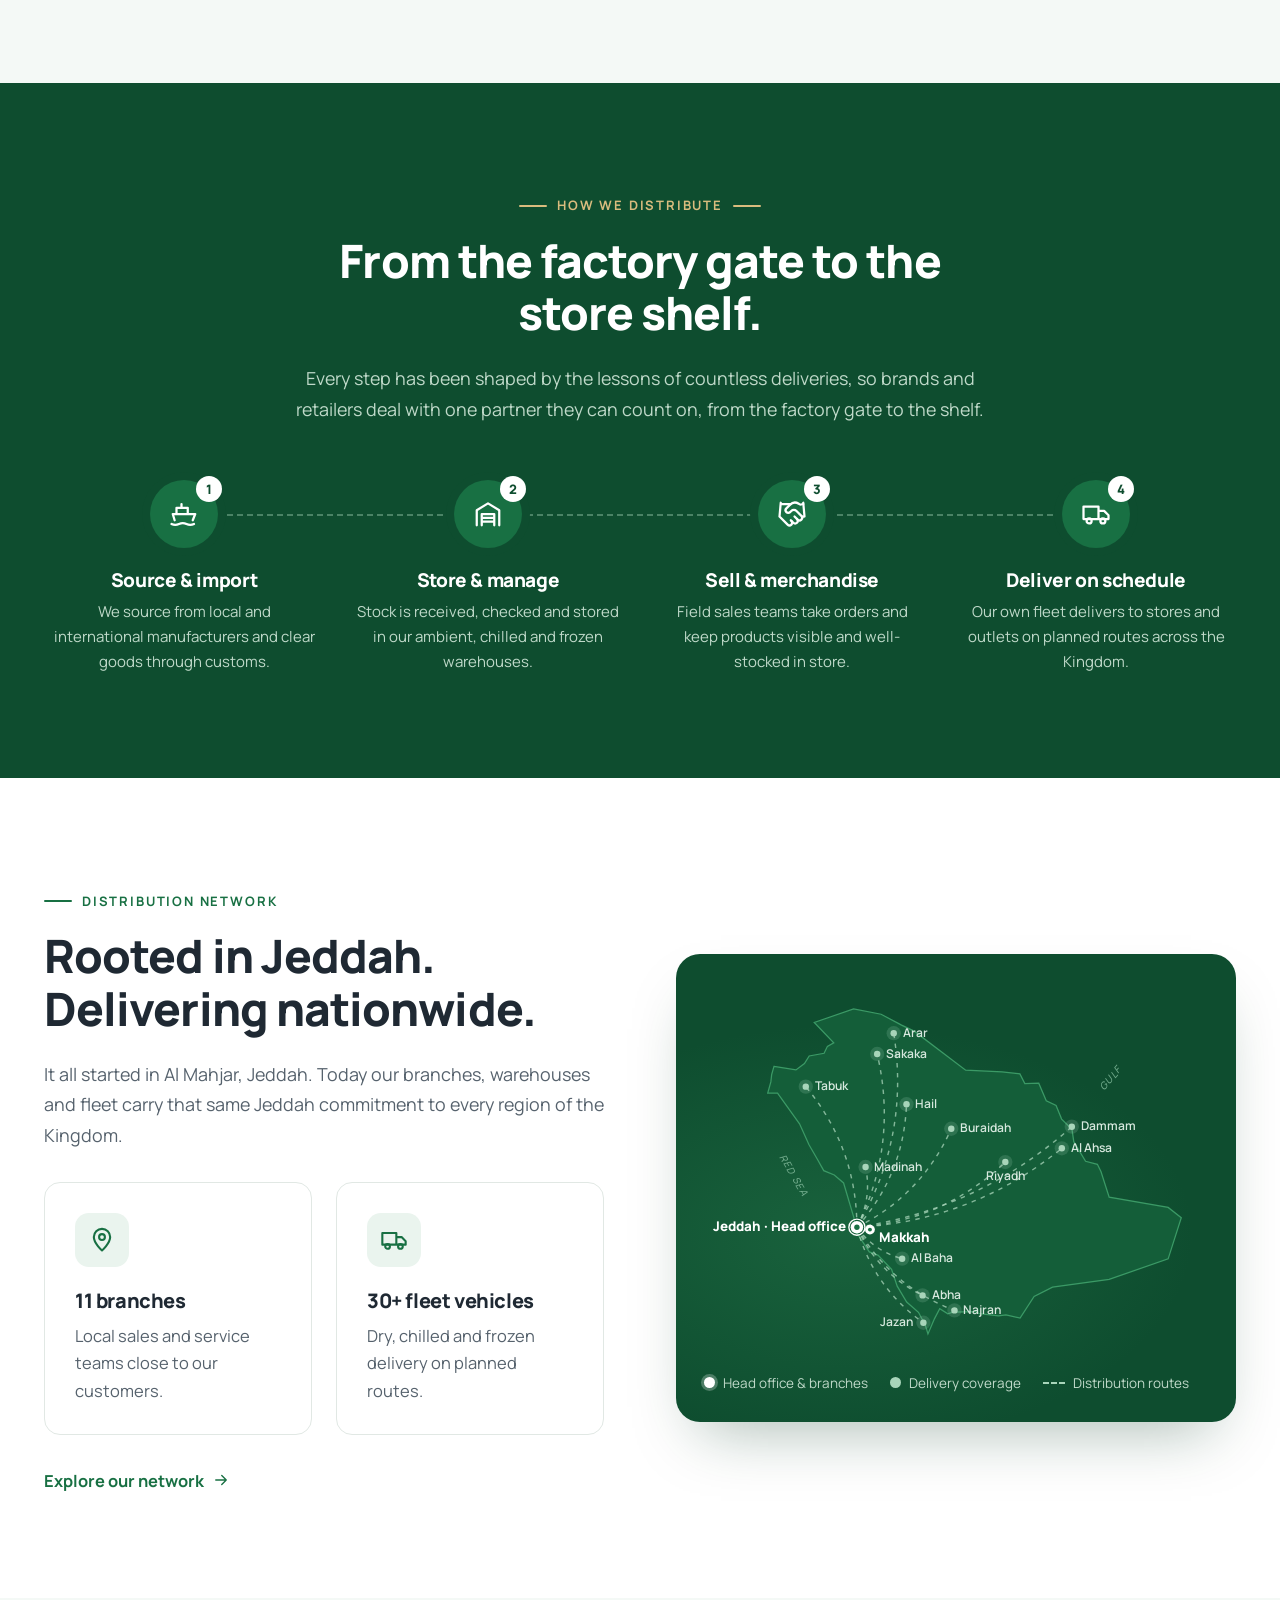
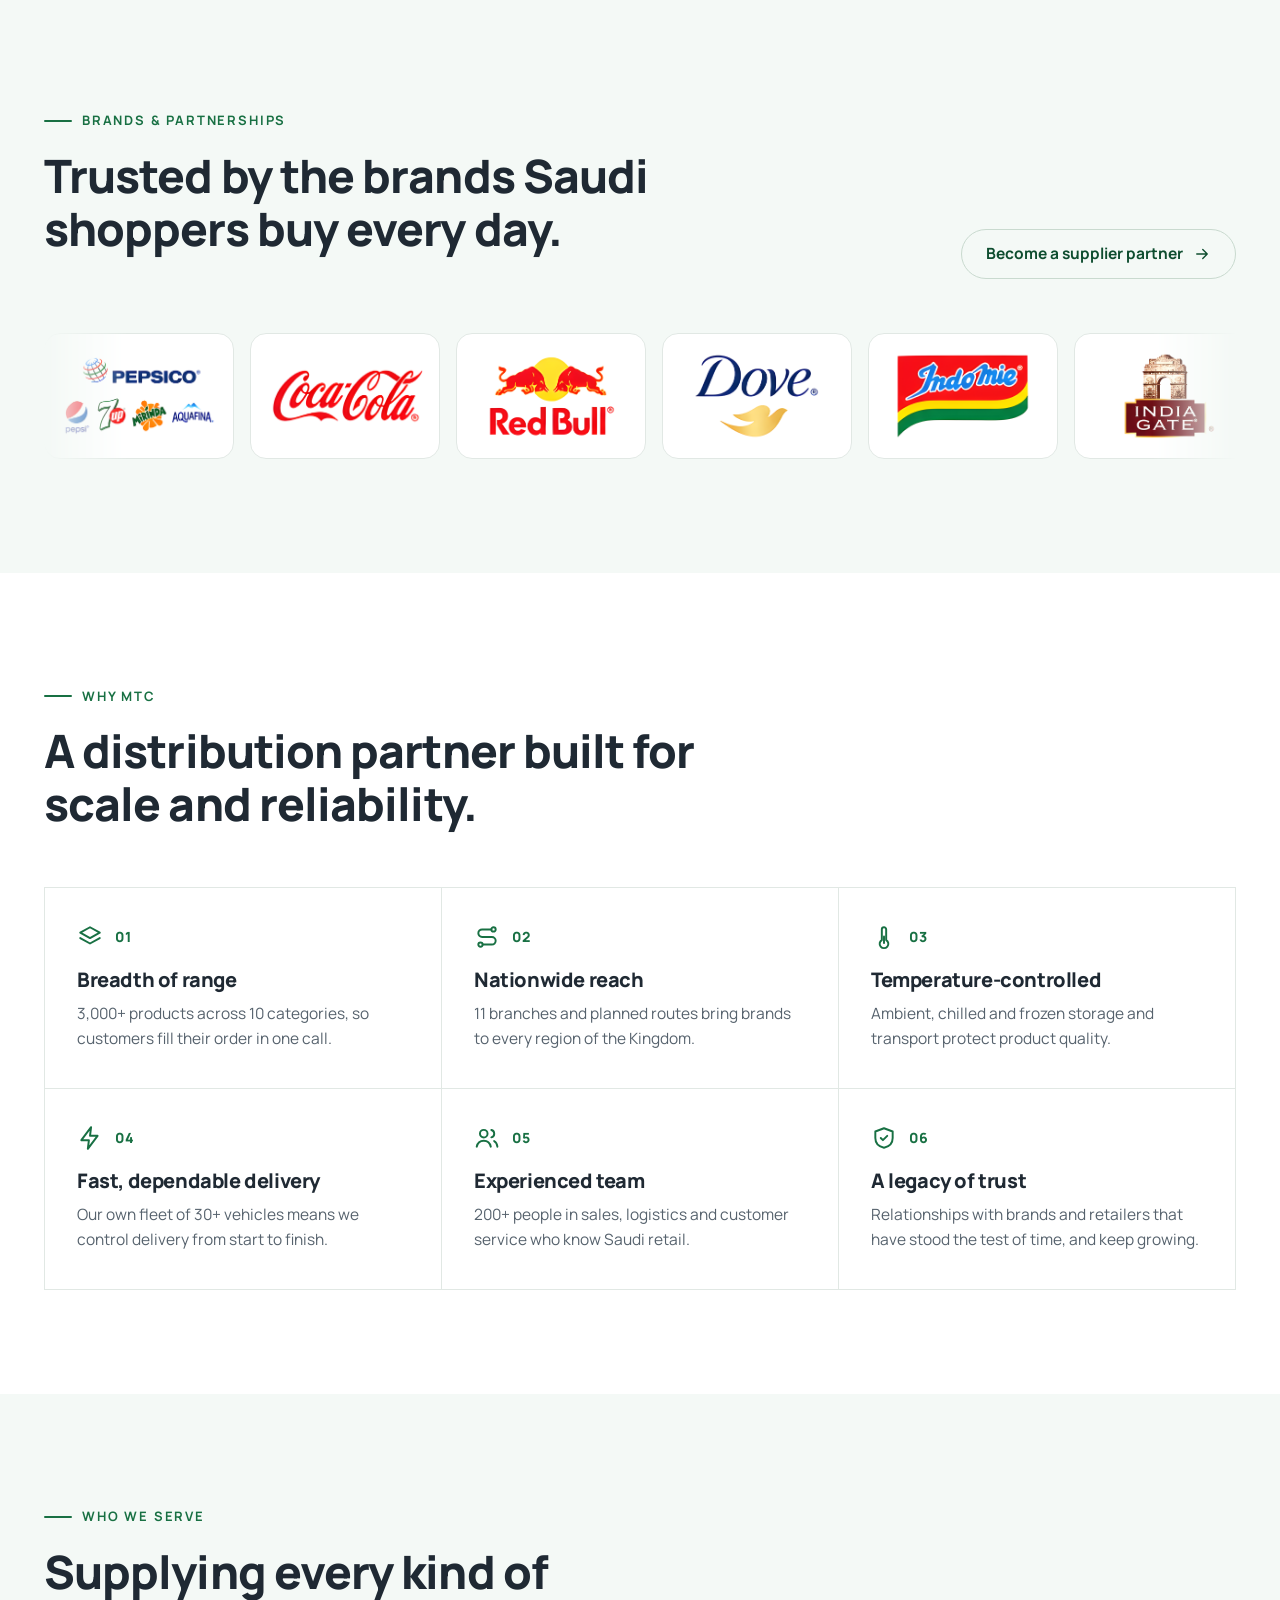
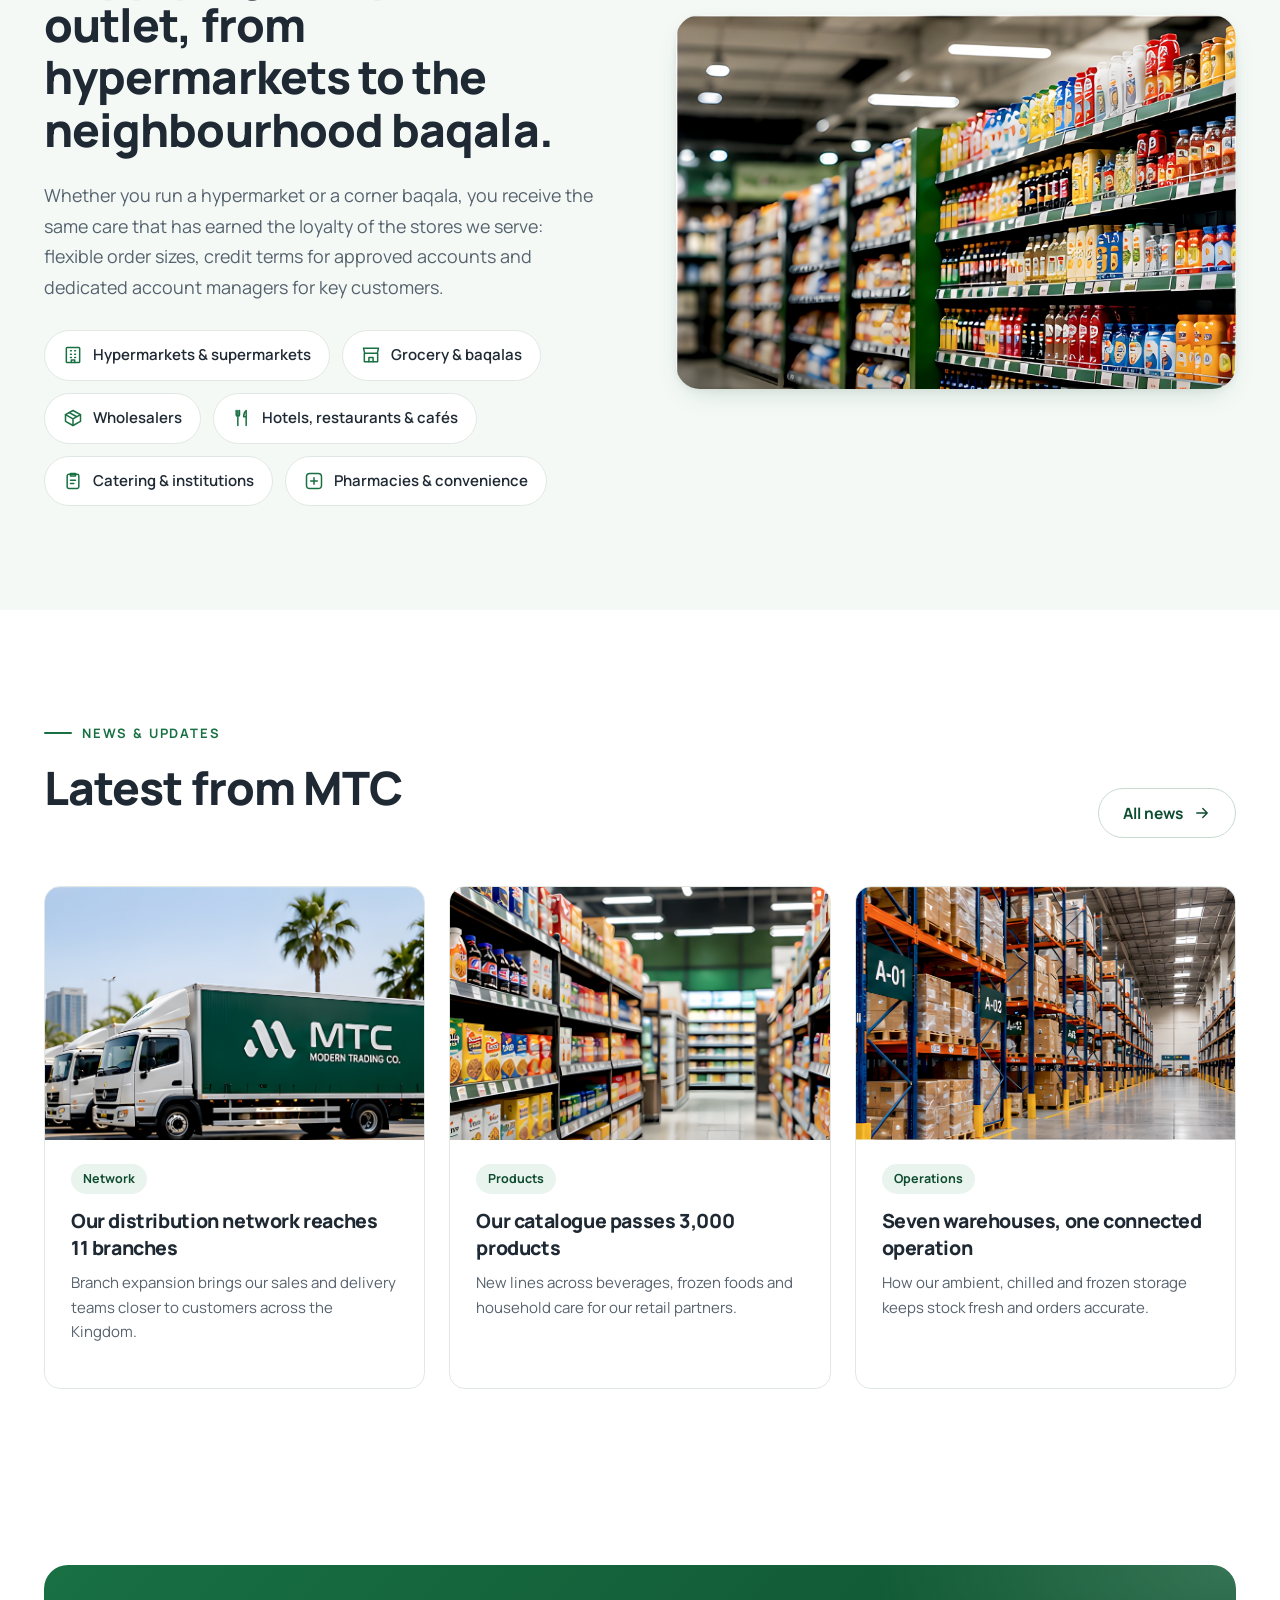
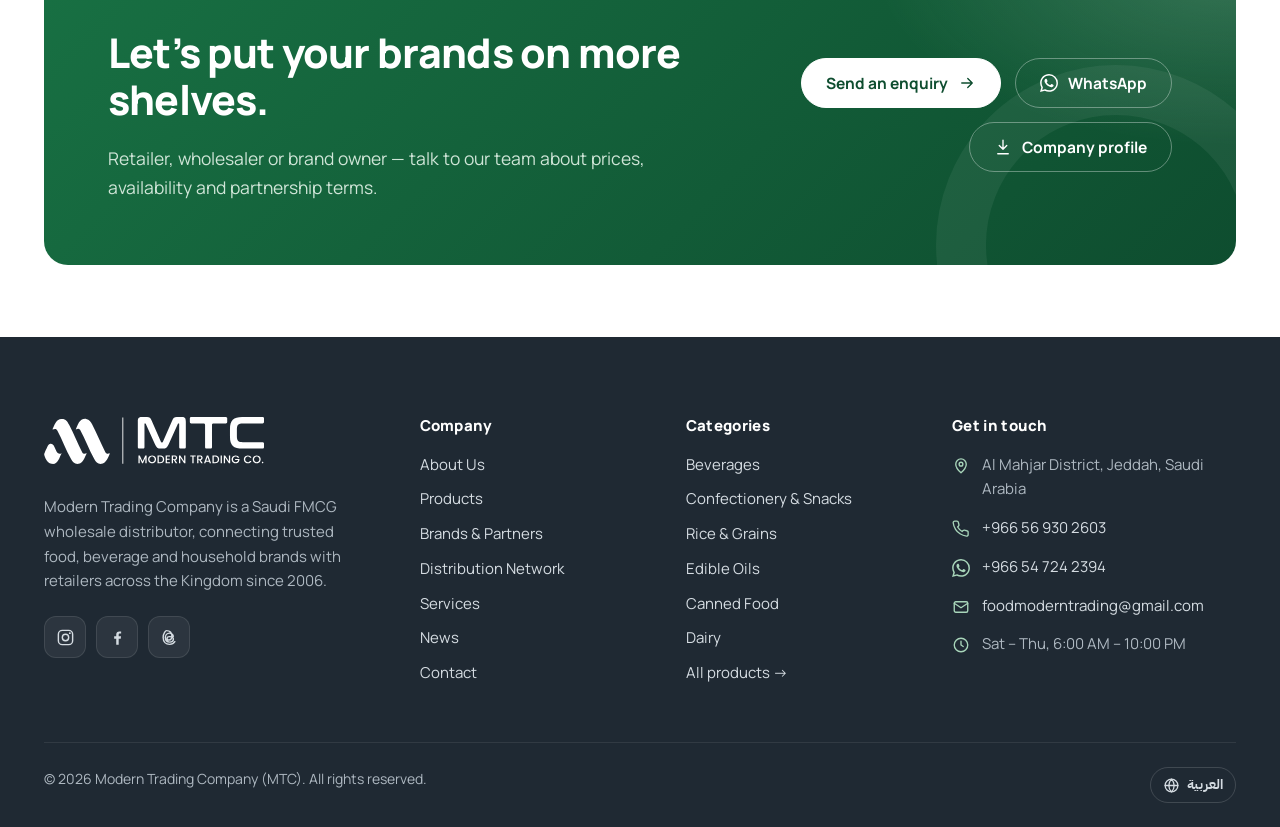
==== commit 57756996: "Heritage wording and fleet stat Rewrite homepage and About sublines to convey MTC's Jeddah legacy an" ====
--- a/index.html
+++ b/index.html
@@ -110,9 +110,9 @@
   </div>
   <div class="container hero-grid">
     <div>
-      <p class="eyebrow light"><span lang="en">Since 2006 · FMCG wholesale distribution</span><span lang="ar">منذ 2006 · توزيع جملة السلع الاستهلاكية</span></p>
+      <p class="eyebrow light"><span lang="en">A Jeddah legacy · Trusted across the Kingdom</span><span lang="ar">إرثٌ من جدة · ثقةٌ في كل أنحاء المملكة</span></p>
       <h1><span lang="en">Delivering trusted brands to <em>every corner of the Kingdom.</em></span><span lang="ar">نوصل العلامات الموثوقة إلى <em>كل أنحاء المملكة.</em></span></h1>
-      <p class="lead"><span lang="en">Modern Trading Company imports, stores, sells and delivers food, beverage and household products to supermarkets, wholesalers and food-service outlets across Saudi Arabia.</span><span lang="ar">تستورد شركة التجارة الحديثة المنتجات الغذائية والمشروبات والمنتجات المنزلية وتخزّنها وتبيعها وتوصلها إلى السوبرماركت وتجار الجملة ومنافذ الضيافة في جميع أنحاء المملكة العربية السعودية.</span></p>
+      <p class="lead"><span lang="en">Behind every full shelf is a promise kept. Across Saudi Arabia, MTC is a name built on handshakes honoured, relationships nurtured and deliveries that arrive when they should. When you partner with us, that trust becomes yours.</span><span lang="ar">خلف كل رفٍّ ممتلئ وعدٌ تمّ الوفاء به. في أنحاء المملكة، بُني اسم شركة التجارة الحديثة على كلمةٍ تُصان، وعلاقاتٍ تُرعى، وطلبياتٍ تصل في موعدها. وحين تشاركنا، تصبح هذه الثقة لك.</span></p>
       <div class="btn-row">
         <a class="btn btn-light" href="contact.html#wholesale"><span lang="en">Send a wholesale enquiry</span><span lang="ar">أرسل طلب أسعار الجملة</span><svg class="arrow" viewBox="0 0 24 24" fill="none" stroke="currentColor" stroke-width="1.8" stroke-linecap="round" stroke-linejoin="round" aria-hidden="true" focusable="false"><path d="M5 12h14M13 6l6 6-6 6"/></svg></a>
         <a class="btn btn-ghost-light" href="products.html"><span lang="en">Explore our products</span><span lang="ar">تصفح منتجاتنا</span></a>
@@ -132,7 +132,7 @@
     <div class="stat" role="listitem"><div class="ic"><svg viewBox="0 0 24 24" fill="none" stroke="currentColor" stroke-width="1.8" stroke-linecap="round" stroke-linejoin="round" aria-hidden="true" focusable="false"><path d="M21 8 12 3 3 8v8l9 5 9-5z"/><path d="m3 8 9 5 9-5M12 13v8M7.5 5.5l9 5"/></svg></div><div class="num" data-count="3000" data-suffix="+">3,000+</div><div class="label"><span lang="en">Products</span><span lang="ar">منتج</span></div></div>
     <div class="stat" role="listitem"><div class="ic"><svg viewBox="0 0 24 24" fill="none" stroke="currentColor" stroke-width="1.8" stroke-linecap="round" stroke-linejoin="round" aria-hidden="true" focusable="false"><path d="M12 21s-7-6.2-7-11.5a7 7 0 0 1 14 0C19 14.8 12 21 12 21z"/><circle cx="12" cy="9.5" r="2.5"/></svg></div><div class="num" data-count="11">11</div><div class="label"><span lang="en">Branches</span><span lang="ar">فرعًا</span></div></div>
     <div class="stat" role="listitem"><div class="ic"><svg viewBox="0 0 24 24" fill="none" stroke="currentColor" stroke-width="1.8" stroke-linecap="round" stroke-linejoin="round" aria-hidden="true" focusable="false"><path d="M3 21V9l9-5.5L21 9v12"/><path d="M7 21v-9h10v9M7 15h10M7 18h10"/></svg></div><div class="num" data-count="7">7</div><div class="label"><span lang="en">Warehouses</span><span lang="ar">مستودعات</span></div></div>
-    <div class="stat" role="listitem"><div class="ic"><svg viewBox="0 0 24 24" fill="none" stroke="currentColor" stroke-width="1.8" stroke-linecap="round" stroke-linejoin="round" aria-hidden="true" focusable="false"><path d="M2 6h12v10H2zM14 9.5h4.5L22 13v3h-8"/><circle cx="6.5" cy="17.5" r="2"/><circle cx="17.5" cy="17.5" r="2"/></svg></div><div class="num" data-count="30" data-suffix="+">30+</div><div class="label"><span lang="en">Delivery vehicles</span><span lang="ar">مركبة توزيع</span></div></div>
+    <div class="stat" role="listitem"><div class="ic"><svg viewBox="0 0 24 24" fill="none" stroke="currentColor" stroke-width="1.8" stroke-linecap="round" stroke-linejoin="round" aria-hidden="true" focusable="false"><path d="M2 6h12v10H2zM14 9.5h4.5L22 13v3h-8"/><circle cx="6.5" cy="17.5" r="2"/><circle cx="17.5" cy="17.5" r="2"/></svg></div><div class="num" data-count="30" data-suffix="+">30+</div><div class="label"><span lang="en">Fleet vehicles</span><span lang="ar">مركبة في أسطولنا</span></div></div>
     <div class="stat" role="listitem"><div class="ic"><svg viewBox="0 0 24 24" fill="none" stroke="currentColor" stroke-width="1.8" stroke-linecap="round" stroke-linejoin="round" aria-hidden="true" focusable="false"><circle cx="9" cy="8" r="3.5"/><path d="M2.5 20c.8-3.6 3.4-5.5 6.5-5.5s5.7 1.9 6.5 5.5M16 4.6a3.5 3.5 0 0 1 0 6.8M18.6 14.8c1.7.8 2.7 2.4 3 5.2"/></svg></div><div class="num" data-count="200" data-suffix="+">200+</div><div class="label"><span lang="en">Employees</span><span lang="ar">موظف</span></div></div>
   </div>
 </div>
@@ -142,12 +142,12 @@
   <div class="container split">
     <div class="media reveal">
       <img src="img/photos/warehouse-forklift.jpg" width="1600" height="1067" loading="lazy" alt="Forklift operator moving stock between high-bay racks in an MTC warehouse" data-ar-alt="مشغّل رافعة شوكية ينقل البضائع بين الرفوف العالية في أحد مستودعات الشركة">
-      <div class="media-badge"><span class="big">2006</span><small><span lang="en">Serving Saudi retail<br>for nearly two decades</span><span lang="ar">نخدم قطاع التجزئة السعودي<br>منذ قرابة عقدين</span></small></div>
+      <div class="media-badge"><span class="big">2006</span><small><span lang="en">Where our<br>story began</span><span lang="ar">حيث بدأت<br>حكايتنا</span></small></div>
     </div>
     <div class="reveal d1">
       <p class="eyebrow"><span lang="en">Who we are</span><span lang="ar">من نحن</span></p>
       <h2 class="h2"><span lang="en">The link between great brands and the shelves that sell them.</span><span lang="ar">حلقة الوصل بين العلامات المميزة والرفوف التي تبيعها.</span></h2>
-      <p class="lead"><span lang="en">Founded in Jeddah in 2006, Modern Trading Company (MTC) is a full-service FMCG wholesale distributor. We handle everything between the manufacturer and the store — importing, warehousing, selling and delivering more than 3,000 products.</span><span lang="ar">تأسست شركة التجارة الحديثة في جدة عام 2006، وهي موزّع جملة متكامل للسلع الاستهلاكية سريعة الدوران. نتولى كل ما بين المصنّع والمتجر — الاستيراد والتخزين والبيع والتوصيل لأكثر من 3,000 منتج.</span></p>
+      <p class="lead"><span lang="en">MTC was born in Jeddah from a simple promise: the right products, at fair wholesale prices, delivered when our customers need them. That promise has travelled with us from one delivery to the next and one relationship to the next, until it became who we are, now across more than 3,000 products, 11 branches and 7 warehouses. You are not just choosing a supplier; you are becoming part of a story Saudi retail has grown up with.</span><span lang="ar">وُلدت شركة التجارة الحديثة في جدة من وعدٍ بسيط: المنتجات المناسبة، بأسعار جملة عادلة، تصل حين يحتاجها عملاؤنا. رافقنا هذا الوعد من طلبيةٍ إلى أخرى ومن علاقةٍ إلى أخرى حتى صار جزءًا من هويتنا، واليوم يمتد عبر أكثر من 3,000 منتج و11 فرعًا و7 مستودعات. أنت لا تختار موردًا فحسب، بل تصبح جزءًا من قصةٍ كبُر معها قطاع التجزئة السعودي.</span></p>
       <ul class="checklist">
         <li><svg viewBox="0 0 24 24" fill="none" stroke="currentColor" stroke-width="1.8" stroke-linecap="round" stroke-linejoin="round" aria-hidden="true" focusable="false"><circle cx="12" cy="12" r="9"/><path d="m8 12.5 2.8 2.8L16.5 9"/></svg><span><span lang="en"><strong>One supplier, thousands of lines</strong> — from rice and oils to frozen food and household care.</span><span lang="ar"><strong>مورد واحد وآلاف الأصناف</strong> — من الأرز والزيوت إلى الأغذية المجمدة ومنتجات العناية المنزلية.</span></span></li>
         <li><svg viewBox="0 0 24 24" fill="none" stroke="currentColor" stroke-width="1.8" stroke-linecap="round" stroke-linejoin="round" aria-hidden="true" focusable="false"><circle cx="12" cy="12" r="9"/><path d="m8 12.5 2.8 2.8L16.5 9"/></svg><span><span lang="en"><strong>Our own infrastructure</strong> — 7 warehouses and a fleet of 30+ vehicles.</span><span lang="ar"><strong>بنية تحتية خاصة بنا</strong> — 7 مستودعات وأسطول يضم أكثر من 30 مركبة.</span></span></li>
@@ -250,7 +250,7 @@
     <div class="section-head center">
       <p class="eyebrow light"><span lang="en">How we distribute</span><span lang="ar">كيف نوزّع</span></p>
       <h2><span lang="en">From the factory gate to the store shelf.</span><span lang="ar">من بوابة المصنع إلى رف المتجر.</span></h2>
-      <p class="lead"><span lang="en">A single, accountable supply chain, so brands and retailers deal with one partner.</span><span lang="ar">سلسلة إمداد واحدة وموثوقة، ليتعامل المصنّعون وتجار التجزئة مع شريك واحد.</span></p>
+      <p class="lead"><span lang="en">Every step has been shaped by the lessons of countless deliveries, so brands and retailers deal with one partner they can count on, from the factory gate to the shelf.</span><span lang="ar">كل خطوة صقلتها دروسُ طلبياتٍ لا تُحصى، ليتعامل المصنّعون وتجار التجزئة مع شريكٍ واحد يُعتمد عليه، من بوابة المصنع حتى الرف.</span></p>
     </div>
     <ol class="steps">
       <li class="step reveal"><div class="bubble"><svg viewBox="0 0 24 24" fill="none" stroke="currentColor" stroke-width="1.8" stroke-linecap="round" stroke-linejoin="round" aria-hidden="true" focusable="false"><path d="M2 20c2 1 4 1 6 0s4-1 6 0 4 1 6 0M4.5 17 3 12h18l-2 5M6 12V7h9v5M10 7V4"/></svg><span class="n">1</span></div><h3><span lang="en">Source &amp; import</span><span lang="ar">التوريد والاستيراد</span></h3><p><span lang="en">We source from local and international manufacturers and clear goods through customs.</span><span lang="ar">نورّد من المصنّعين المحليين والدوليين ونتولى التخليص الجمركي.</span></p></li>
@@ -267,10 +267,10 @@
     <div class="reveal">
       <p class="eyebrow"><span lang="en">Distribution network</span><span lang="ar">شبكة التوزيع</span></p>
       <h2 class="h2"><span lang="en">Rooted in Jeddah. Delivering nationwide.</span><span lang="ar">جذورنا في جدة، وتوزيعنا في كل المملكة.</span></h2>
-      <p class="lead"><span lang="en">From our head office in Al Mahjar, Jeddah, our branches, warehouses and fleet keep products moving to every region of Saudi Arabia.</span><span lang="ar">من مقرنا الرئيسي في حي المحجر بجدة، تحافظ فروعنا ومستودعاتنا وأسطولنا على تدفق المنتجات إلى جميع مناطق المملكة.</span></p>
+      <p class="lead"><span lang="en">It all started in Al Mahjar, Jeddah. Today our branches, warehouses and fleet carry that same Jeddah commitment to every region of the Kingdom.</span><span lang="ar">بدأت رحلتنا من حي المحجر في جدة، واليوم تحمل فروعنا ومستودعاتنا وأسطولنا الالتزام نفسه إلى كل مناطق المملكة.</span></p>
       <div class="grid g-2" style="margin:32px 0">
         <div class="card"><div class="icon-box"><svg viewBox="0 0 24 24" fill="none" stroke="currentColor" stroke-width="1.8" stroke-linecap="round" stroke-linejoin="round" aria-hidden="true" focusable="false"><path d="M12 21s-7-6.2-7-11.5a7 7 0 0 1 14 0C19 14.8 12 21 12 21z"/><circle cx="12" cy="9.5" r="2.5"/></svg></div><h3><span lang="en">11 branches</span><span lang="ar">11 فرعًا</span></h3><p><span lang="en">Local sales and service teams close to our customers.</span><span lang="ar">فرق مبيعات وخدمة محلية قريبة من عملائنا.</span></p></div>
-        <div class="card"><div class="icon-box"><svg viewBox="0 0 24 24" fill="none" stroke="currentColor" stroke-width="1.8" stroke-linecap="round" stroke-linejoin="round" aria-hidden="true" focusable="false"><path d="M2 6h12v10H2zM14 9.5h4.5L22 13v3h-8"/><circle cx="6.5" cy="17.5" r="2"/><circle cx="17.5" cy="17.5" r="2"/></svg></div><h3><span lang="en">30+ vehicles</span><span lang="ar">أكثر من 30 مركبة</span></h3><p><span lang="en">Dry, chilled and frozen delivery on planned routes.</span><span lang="ar">توصيل جاف ومبرد ومجمد عبر مسارات مخططة.</span></p></div>
+        <div class="card"><div class="icon-box"><svg viewBox="0 0 24 24" fill="none" stroke="currentColor" stroke-width="1.8" stroke-linecap="round" stroke-linejoin="round" aria-hidden="true" focusable="false"><path d="M2 6h12v10H2zM14 9.5h4.5L22 13v3h-8"/><circle cx="6.5" cy="17.5" r="2"/><circle cx="17.5" cy="17.5" r="2"/></svg></div><h3><span lang="en">30+ fleet vehicles</span><span lang="ar">أكثر من 30 مركبة في أسطولنا</span></h3><p><span lang="en">Dry, chilled and frozen delivery on planned routes.</span><span lang="ar">توصيل جاف ومبرد ومجمد عبر مسارات مخططة.</span></p></div>
       </div>
       <a class="link-arrow" href="network.html"><span lang="en">Explore our network</span><span lang="ar">استكشف شبكتنا</span><svg viewBox="0 0 24 24" fill="none" stroke="currentColor" stroke-width="1.8" stroke-linecap="round" stroke-linejoin="round" aria-hidden="true" focusable="false"><path d="M5 12h14M13 6l6 6-6 6"/></svg></a>
     </div>
@@ -336,7 +336,7 @@
       <div class="reveal d2"><div class="k"><svg viewBox="0 0 24 24" fill="none" stroke="currentColor" stroke-width="1.8" stroke-linecap="round" stroke-linejoin="round" aria-hidden="true" focusable="false"><path d="M14 14.8V5a2 2 0 0 0-4 0v9.8a4 4 0 1 0 4 0z"/><path d="M12 17.5v-6"/></svg>03</div><h3><span lang="en">Temperature-controlled</span><span lang="ar">تحكم بدرجات الحرارة</span></h3><p><span lang="en">Ambient, chilled and frozen storage and transport protect product quality.</span><span lang="ar">التخزين والنقل الجاف والمبرد والمجمد يحافظ على جودة المنتج.</span></p></div>
       <div class="reveal"><div class="k"><svg viewBox="0 0 24 24" fill="none" stroke="currentColor" stroke-width="1.8" stroke-linecap="round" stroke-linejoin="round" aria-hidden="true" focusable="false"><path d="M13 2 4 14h7l-1 8 9-12h-7z"/></svg>04</div><h3><span lang="en">Fast, dependable delivery</span><span lang="ar">توصيل سريع وموثوق</span></h3><p><span lang="en">Our own fleet of 30+ vehicles means we control delivery from start to finish.</span><span lang="ar">أسطولنا الخاص المكون من أكثر من 30 مركبة يمنحنا التحكم الكامل في التوصيل.</span></p></div>
       <div class="reveal d1"><div class="k"><svg viewBox="0 0 24 24" fill="none" stroke="currentColor" stroke-width="1.8" stroke-linecap="round" stroke-linejoin="round" aria-hidden="true" focusable="false"><circle cx="9" cy="8" r="3.5"/><path d="M2.5 20c.8-3.6 3.4-5.5 6.5-5.5s5.7 1.9 6.5 5.5M16 4.6a3.5 3.5 0 0 1 0 6.8M18.6 14.8c1.7.8 2.7 2.4 3 5.2"/></svg>05</div><h3><span lang="en">Experienced team</span><span lang="ar">فريق ذو خبرة</span></h3><p><span lang="en">200+ people in sales, logistics and customer service who know Saudi retail.</span><span lang="ar">أكثر من 200 موظف في المبيعات والخدمات اللوجستية وخدمة العملاء يعرفون سوق التجزئة السعودي.</span></p></div>
-      <div class="reveal d2"><div class="k"><svg viewBox="0 0 24 24" fill="none" stroke="currentColor" stroke-width="1.8" stroke-linecap="round" stroke-linejoin="round" aria-hidden="true" focusable="false"><path d="M12 3l8 3v6c0 5-3.5 8-8 9-4.5-1-8-4-8-9V6z"/><path d="m9 12 2 2 4-4"/></svg>06</div><h3><span lang="en">Proven since 2006</span><span lang="ar">خبرة مثبتة منذ 2006</span></h3><p><span lang="en">Nearly two decades of long-term relationships with brands and retailers.</span><span lang="ar">قرابة عقدين من العلاقات طويلة الأمد مع العلامات التجارية وتجار التجزئة.</span></p></div>
+      <div class="reveal d2"><div class="k"><svg viewBox="0 0 24 24" fill="none" stroke="currentColor" stroke-width="1.8" stroke-linecap="round" stroke-linejoin="round" aria-hidden="true" focusable="false"><path d="M12 3l8 3v6c0 5-3.5 8-8 9-4.5-1-8-4-8-9V6z"/><path d="m9 12 2 2 4-4"/></svg>06</div><h3><span lang="en">A legacy of trust</span><span lang="ar">إرثٌ من الثقة</span></h3><p><span lang="en">Relationships with brands and retailers that have stood the test of time, and keep growing.</span><span lang="ar">علاقاتٌ مع العلامات التجارية وتجار التجزئة صمدت أمام الزمن، وما زالت تنمو.</span></p></div>
     </div>
   </div>
 </section>
@@ -350,7 +350,7 @@
     <div class="reveal d1">
       <p class="eyebrow"><span lang="en">Who we serve</span><span lang="ar">من نخدم</span></p>
       <h2 class="h2"><span lang="en">Supplying every kind of outlet, from hypermarkets to the neighbourhood baqala.</span><span lang="ar">نورّد لجميع أنواع المنافذ، من الهايبر ماركت إلى بقالة الحي.</span></h2>
-      <p class="lead"><span lang="en">Flexible order sizes, credit terms for approved accounts and dedicated account managers for key customers.</span><span lang="ar">أحجام طلبات مرنة، وتسهيلات ائتمانية للحسابات المعتمدة، ومديرو حسابات مخصصون لكبار العملاء.</span></p>
+      <p class="lead"><span lang="en">Whether you run a hypermarket or a corner baqala, you receive the same care that has earned the loyalty of the stores we serve: flexible order sizes, credit terms for approved accounts and dedicated account managers for key customers.</span><span lang="ar">سواء كنت تدير هايبر ماركت أو بقالة حي، ستحظى بالعناية نفسها التي كسبنا بها ولاء المتاجر التي نخدمها: أحجام طلبات مرنة، وتسهيلات ائتمانية للحسابات المعتمدة، ومديرو حسابات مخصصون لكبار العملاء.</span></p>
       <ul class="audience" style="margin-top:28px">
         <li><svg viewBox="0 0 24 24" fill="none" stroke="currentColor" stroke-width="1.8" stroke-linecap="round" stroke-linejoin="round" aria-hidden="true" focusable="false"><rect x="4" y="3" width="16" height="18" rx="1"/><path d="M9 7h1M14 7h1M9 11h1M14 11h1M9 15h1M14 15h1M10 21v-3h4v3"/></svg><span lang="en">Hypermarkets &amp; supermarkets</span><span lang="ar">الهايبر ماركت والسوبرماركت</span></li>
         <li><svg viewBox="0 0 24 24" fill="none" stroke="currentColor" stroke-width="1.8" stroke-linecap="round" stroke-linejoin="round" aria-hidden="true" focusable="false"><path d="M4 10v10h16V10M3 4h18l-1.5 6h-15z"/><path d="M9.5 20v-5h5v5"/></svg><span lang="en">Grocery &amp; baqalas</span><span lang="ar">البقالات والتموينات</span></li>
